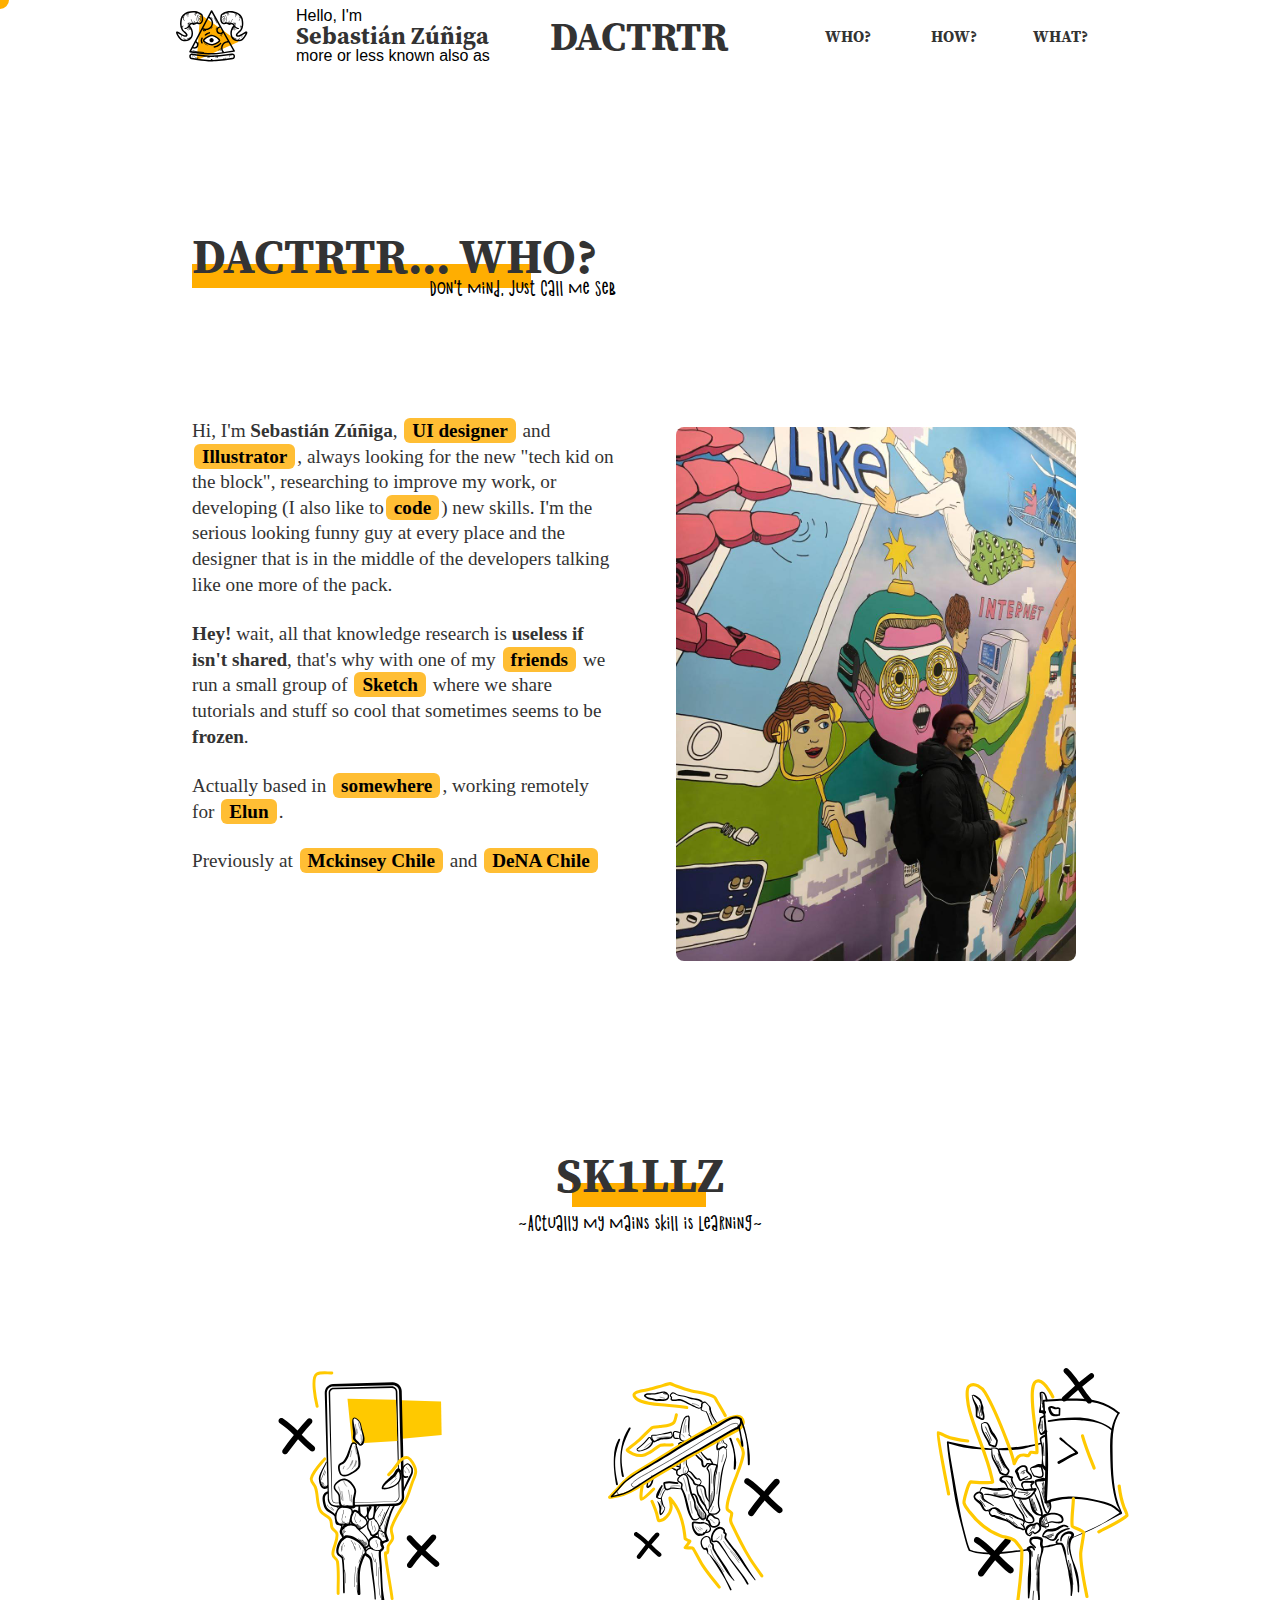
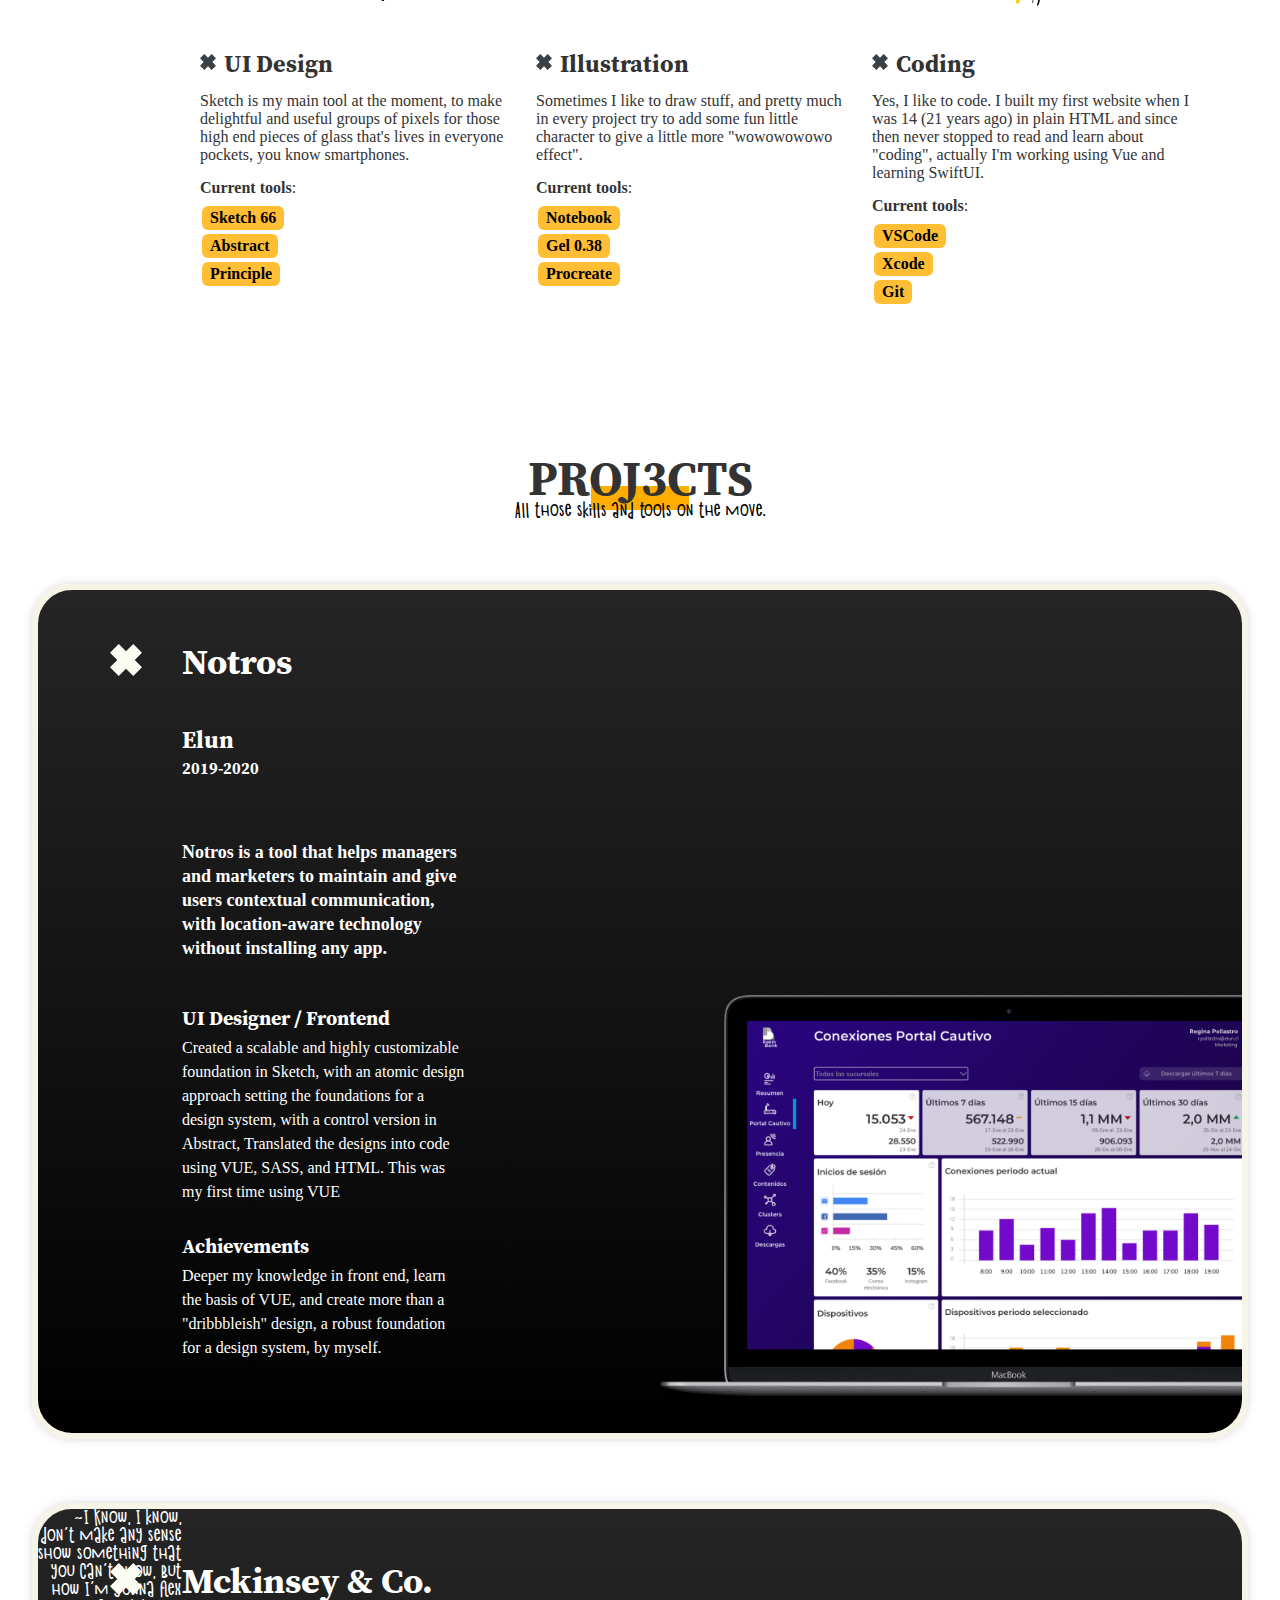
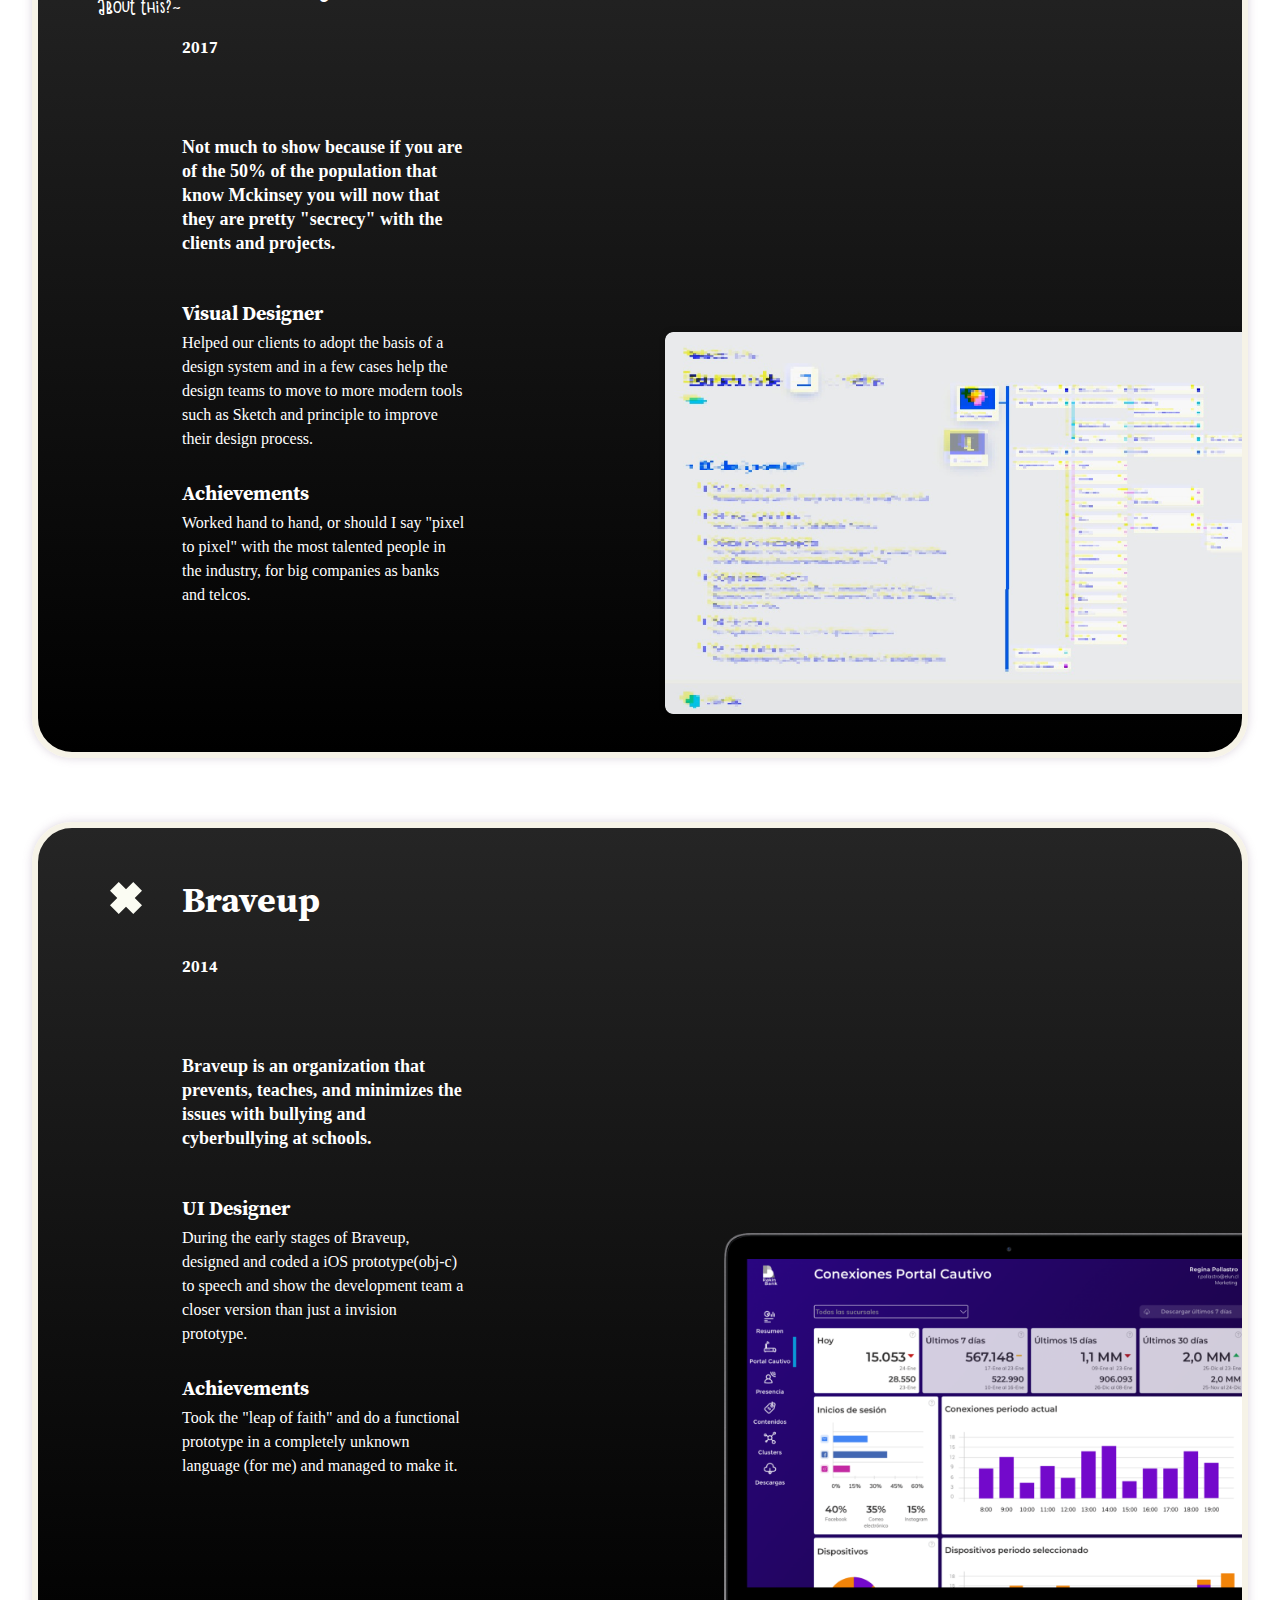
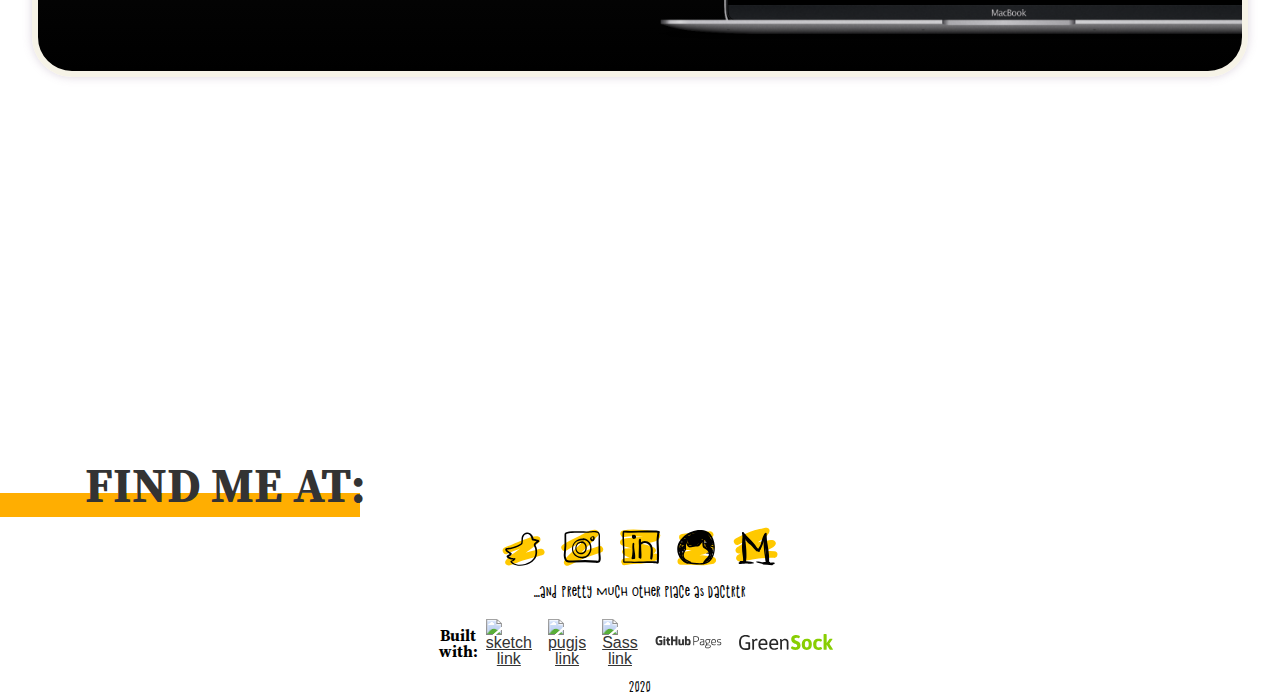
==== index.html @ 9bbd7339 "more "how I should show my projects" with gsap" ====
<!DOCTYPE html >
<html lang="en">
  <head>
    <title>How Dactrtr rocks?</title>
    <meta name="title" content="How Dactrtr Rocks"/>
    <meta name="description" content="Hi, I'm Sebastián Zúñiga, UI designer and illustrator, this is my portfolio, kinda."/>
    <meta property="og:type" content="website"/>
    <meta property="og:url" content="https://how.dactrtr.rocks"/>
    <meta property="og:title" content="How Dactrtr Rocks"/>
    <meta property="og:description" content="Hi, I'm Sebastián Zúñiga, UI designer and illustrator, this is my portfolio, kinda."/>
    <meta property="og:image" content="https://i.imgur.com/8DR6nyr.png"/>
    <meta property="twitter:card" content="summary_large_image"/>
    <meta property="twitter:url" content="https://how.dactrtr.rocks"/>
    <meta property="twitter:title" content="How Dactrtr Rocks"/>
    <meta property="twitter:description" content="Hi, I'm Sebastián Zúñiga, UI designer and illustrator, this is my portfolio, kinda."/>
    <meta property="twitter:image" content="https://i.imgur.com/8DR6nyr.png"/>
    <meta charset="utf-8"/>
    <meta http-equiv="X-UA-Compatible" content="IE=edge"/>
    <meta name="description" content="Some description"/>
    <meta name="viewport" content="width=device-width, initial-scale=1"/>
  </head>
  <link rel="stylesheet" href="css/style.css"/>
  <link rel="shortcut icon" href="favicon.ico"/>
  <body> 
    <div class="cursor">
      <div class="eye">
        <div class="glare"></div>
      </div>
    </div>
    <header>
      <div class="logo">
        <svg width="480px" height="480px" viewbox="0 0 480 480" version="1.1" xmlns="http://www.w3.org/2000/svg" xmlns:xlink="http://www.w3.org/1999/xlink">
          <title>illu/logo</title>
          <g id="illu/logo" stroke="none" stroke-width="1" fill="none" fill-rule="evenodd">
            <path id="pizza-triangle" d="M160.492886,92.7146043 L418.242604,277.887376 L138.697694,402.348789 L160.492886,92.7146043 Z M234.5,238 C208.75,238 183,265.826087 183,271.391304 C183,276.956522 215.526316,302 234.5,302 C253.473684,302 286,282.521739 286,271.391304 C286,260.26087 260.25,238 234.5,238 Z" fill="#FFAE01"></path>
            <path id="pizza" d="M376.095555,356.090245 C384.964221,356.195258 393.044014,363.817503 393.204254,373.124055 C393.21658,374.763957 393.204254,376.405093 393.198091,378.044995 C393.198091,378.044995 393.117971,381.120043 392.285956,383.578354 C390.289119,389.457703 384.939569,394.015385 378.727188,395.065687 C340.633215,401.058515 303.13706,405.946767 265.166349,408.53706 C225.151961,411.263035 184.425738,406.477161 144.052659,401.052964 C130.456913,399.225574 116.882122,397.2477 103.327668,395.139695 C103.327668,395.139695 100.510526,394.627804 98.3565312,393.562083 C92.6834197,390.755933 88.8598473,384.686013 88.7495282,378.278738 L88.7416681,377.264705 C88.7122187,373.882432 88.6892982,370.488853 89.8434742,367.393957 C92.5453668,360.148538 100.440884,355.254118 108.378309,356.33094 C148.131383,361.99073 187.469065,368.229018 227.658484,369.844868 C249.709354,370.731735 271.803981,368.790249 293.775348,366.526209 C319.919116,363.831688 346.025907,360.351444 372.015599,356.486357 C373.365312,356.284684 374.721189,356.083628 376.095555,356.090245 Z M375.910663,365.957568 C375.082613,365.964337 374.258424,366.061265 373.43398,366.190139 C373.975282,368.38351 374.422796,370.592549 374.431524,372.882603 L374.42683,372.923162 C374.402731,373.105283 374.271284,373.849723 373.710445,374.104975 C372.841451,374.494752 371.997109,373.732466 371.960131,372.452121 C371.899102,370.472041 371.487409,368.531532 371.005184,366.605538 L370.487156,366.687177 C369.126276,366.887126 367.765352,367.086898 366.404351,367.286333 C366.442933,367.495713 366.489688,367.702657 366.54895,367.902457 C366.875593,368.984829 367.307008,370.035131 367.645978,371.101468 C367.645978,371.101468 367.756913,372.316439 366.900245,372.633442 C365.618326,373.105862 364.958876,370.919531 364.422689,369.35117 C364.236712,368.791138 364.066281,368.221966 363.938401,367.647438 C362.198594,367.90159 360.457772,368.155331 358.716713,368.408024 C358.701988,369.016826 358.695382,369.678431 358.771148,370.359534 C359.147096,373.708413 359.886665,377.044957 359.769566,380.408021 C359.695609,382.662192 357.267358,382.141667 357.310499,380.127406 C357.37911,376.340623 356.268103,372.593188 356.133274,368.781303 C330.358293,372.50596 304.520218,375.963986 278.384651,378.061271 C278.40425,378.237178 278.428629,378.4109 278.460104,378.578781 C278.780584,380.304409 279.298282,381.98995 279.538642,383.72853 C279.538642,383.72853 279.440033,384.914514 278.577202,385.101385 C276.894682,385.46711 276.666648,382.002284 276.204418,379.865293 C276.090979,379.333148 275.986236,378.79552 275.907176,378.254894 L275.84488,378.260048 C275.761231,378.325477 275.662682,378.388614 275.548322,378.448649 L275.548991,378.48043 C275.557125,378.815505 275.654247,381.737051 276.605523,384.23302 C276.605523,384.23302 275.083618,386.818996 272.574216,385.286406 C270.245563,383.865956 270.467682,381.026777 270.836206,378.62661 C269.864542,378.695315 268.892183,378.761027 267.91937,378.824666 C267.875525,378.897354 267.820387,378.968894 267.75484,379.036399 C266.479084,380.239652 267.471339,382.543162 267.61309,384.603679 C267.61309,384.603679 267.45285,385.887724 266.516062,385.986402 C264.599346,386.188691 264.617835,381.867836 264.870521,379.794368 C264.901893,379.538146 264.947675,379.270765 265.011429,379.006727 C260.077353,379.309832 255.131233,379.556406 250.171584,379.74102 C241.326947,380.070182 232.484947,379.982248 223.648639,379.602243 C223.566832,380.719895 223.488177,382.486436 223.651968,383.887648 C223.651968,383.887648 223.35077,385.071165 221.804048,385.192662 C218.355263,385.46367 218.726025,381.450468 219.135318,379.382726 C218.551056,379.351867 217.966835,379.319213 217.382642,379.285411 C217.081984,381.146605 216.791292,383.004522 216.837355,384.875659 C216.837355,384.875659 216.812702,385.332661 216.612403,385.616977 C215.927068,386.588336 214.300633,386.519262 214.372741,383.891348 C214.416523,382.29664 214.660449,380.71512 214.914232,379.134811 C214.703659,379.122517 214.492985,379.109042 214.282314,379.095425 C214.223667,379.326972 214.171904,379.567156 214.137066,379.798685 C213.902926,381.356561 213.938428,382.940341 213.747397,384.482182 L213.732208,384.512115 C213.6206,384.724216 212.89142,385.980594 211.462632,385.591074 C208.871125,384.884673 210.106153,381.041063 210.821459,378.858125 C195.932419,377.791179 181.063623,376.064677 166.229872,374.279203 C153.488462,372.745709 140.77932,371.054445 128.065232,369.23267 C128.037182,369.291066 128.010161,369.348914 127.986136,369.40421 C127.047499,371.628161 126.927936,374.100041 126.85213,376.564519 C126.85213,376.564519 126.763382,377.22011 126.344292,377.524778 C125.505498,378.13473 124.350537,377.594469 124.414017,375.675802 C124.495841,373.365671 124.732648,371.041528 125.550068,368.870579 C123.081169,368.513534 120.611183,368.151502 118.140646,367.784814 C116.754463,369.47306 117.089217,372.043951 117.015244,374.217221 C117.015244,374.217221 116.923414,374.896247 116.467963,375.200915 C115.377098,375.930514 114.495779,374.711227 114.609179,371.741641 C114.67194,370.272677 114.87079,368.728474 115.509555,367.391673 C113.843084,367.143063 112.175253,366.891302 110.507043,366.637513 C109.507851,369.709385 109.26195,373.219315 109.824783,376.347428 C109.824783,376.347428 109.506152,378.368473 108.075086,377.676495 C106.931219,377.123283 107.173428,375.128757 107.225198,373.364274 C107.295019,370.989654 107.42414,368.537376 108.041929,366.284381 C106.032742,366.05054 104.02689,366.041883 102.333564,367.011581 C99.9219525,368.39307 98.6227761,371.204772 98.6135315,374.033125 L98.6090566,374.698998 L98.603806,375.343445 C98.586138,378.03193 98.6586997,380.741135 100.231955,382.706289 C101.876264,384.760021 104.599111,385.352705 107.442754,385.792438 C115.236627,386.992992 123.033769,388.181655 130.83457,389.329691 C130.397858,386.843653 130.894465,384.203056 131.18354,381.717352 C131.18354,381.717352 131.389386,380.588108 132.486414,380.629429 C133.863861,380.753393 133.729506,381.166607 133.61549,382.149068 C133.307977,384.681486 132.689137,387.232989 133.452233,389.712537 C134.770135,389.905681 136.088248,390.096783 137.406469,390.286495 C136.964707,385.70857 137.252815,383.706899 138.711737,381.356561 L138.732639,381.321616 C138.816849,381.189199 139.159088,380.725816 139.824172,380.726872 C140.382547,380.757094 140.451573,380.896476 140.613662,381.042026 C141.42534,381.772242 140.48054,383.034701 140.18348,384.189848 C139.648773,386.265655 139.756414,388.468406 139.930106,390.647397 C141.105965,390.815507 142.282632,390.982007 143.459387,391.147231 C142.932753,388.549523 143.479475,385.847585 145.000317,383.381924 C145.468608,382.623955 147.03825,382.145367 147.24927,382.148436 C148.19356,382.178054 148.342912,382.34889 148.621382,382.539462 C149.447154,383.105626 148.631981,384.215135 148.631981,384.215135 C147.114737,386.562752 146.702357,389.206506 147.519984,391.712048 C173.82283,395.336037 200.169432,398.266086 226.575631,399.403194 C228.732516,399.496085 230.889118,399.564867 233.045375,399.611157 C232.8963,397.883691 232.691871,396.153668 232.765946,394.433224 C232.765946,394.433224 233.072895,393.146095 235.676383,393.16213 C236.580361,393.186818 237.17841,393.386732 237.576889,393.69576 C237.760548,393.085547 238.133819,392.691877 238.800709,392.714996 C240.910966,392.88897 239.662113,396.351109 240.908975,399.682161 C241.856113,399.680513 242.801711,399.673918 243.74722,399.663509 C243.316433,397.695143 242.963911,395.715835 243.182656,393.716576 C243.182656,393.716576 243.355222,392.615085 244.446087,392.619389 C246.479902,392.735348 245.524625,394.037279 245.580093,395.498944 C245.63527,396.894796 245.934152,398.257912 246.250035,399.625927 C269.540359,399.207404 292.774203,396.545416 315.869717,393.683393 C315.832303,392.791445 315.933746,391.731279 316.011726,390.782761 C316.104172,389.619596 316.295228,387.913703 316.295228,387.913703 C316.406163,387.292649 316.849905,386.841815 317.595637,386.874502 C319.087101,387.007717 318.575566,389.519068 318.421489,391.565399 C318.379594,392.16987 318.342406,392.774577 318.312835,393.379664 C319.473757,393.235411 320.632663,393.090789 321.791203,392.946102 C321.942043,391.018872 322.079012,389.091915 322.291901,387.171769 C322.291901,387.171769 322.427488,386.046225 323.586147,386.077062 C323.808017,386.095564 323.869648,386.119617 323.986747,386.168339 C325.133079,386.639526 324.603054,388.653787 324.45514,390.460208 C324.397619,391.18449 324.343289,391.909219 324.287837,392.633963 L324.744805,392.577155 L328.847955,392.058614 C328.81373,390.933717 328.834471,389.719188 328.793946,388.684007 C328.756968,387.690444 328.763131,386.693798 328.867903,385.70332 C328.867903,385.70332 329.065121,384.572842 330.162149,384.604912 C332.134333,384.766497 331.24685,386.009221 331.234524,387.440666 C331.223462,388.872787 331.349191,390.305129 331.397858,391.732935 C345.766705,389.887313 360.119167,387.878004 374.406872,385.738165 C376.157186,385.475436 377.96913,385.350855 379.49141,384.520728 C381.771748,383.272453 383.294028,380.76912 383.337169,378.112836 C383.355659,374.726337 383.669975,371.128296 381.685465,368.686637 C380.29261,366.980127 378.147859,365.953878 375.910663,365.957568 Z M239.398527,67.9989567 C240.637306,68.8420354 240.649632,68.8506697 241.574093,70.0267861 L392.569457,337.69039 C392.933079,338.673468 393.290537,339.689233 393.167276,340.717332 C392.91459,342.776615 391.620344,344.533697 388.846959,345.025853 C388.088901,345.159685 387.337006,345.2929 386.578947,345.424881 C349.440251,351.928367 311.944096,357.745425 274.287701,361.509367 C257.043414,363.232528 239.688192,364.330319 222.385356,363.681513 C179.058315,362.055795 135.952528,356.051866 93.1900245,349.351025 C93.1900245,349.351025 91.3238451,349.064859 90.1762803,347.906012 C89.0619962,346.780468 88.5597055,345.11898 88.8185547,343.601808 C88.9060704,343.090534 89.1525934,342.619347 89.3196128,342.128425 L232.919286,70.1476664 C233.841282,68.9055593 234.980834,67.8361383 236.459356,67.5869768 C237.438669,67.4216915 238.437088,67.7084739 239.398527,67.9989567 Z M237.42018,82.7426575 L222.260802,111.453455 L222.610167,111.646664 C236.340023,119.318277 246.199839,133.807695 247.461729,149.511158 C248.836095,166.637929 239.739395,184.052098 225.117497,193.348783 C211.029048,202.30609 192.495168,203.748585 176.987944,197.204688 L135.960448,274.910956 C144.970898,279.939408 150.675111,290.540563 149.627161,300.882944 C148.511644,311.867636 139.82787,321.711983 128.919226,324.090735 C122.98768,325.383881 116.665557,324.543611 111.214908,321.781127 L101.274131,340.609403 C137.73489,346.104525 174.347259,350.979826 211.261004,353.243865 C243.86792,355.244406 276.728778,352.020896 309.368562,347.515016 C300.33142,335.088283 297.662266,317.979244 303.069266,303.491739 C309.432765,286.437167 326.670004,274.038163 344.884234,273.239995 L314.609688,219.573276 C310.323773,224.30575 304.18793,227.632146 297.696623,228.333156 C286.837283,229.505572 275.57118,223.215477 270.874916,213.319941 C267.269517,205.713731 267.577671,196.392994 271.688442,189.044579 C275.467924,182.278689 282.324478,177.40946 289.985201,175.922679 L237.42018,82.7426575 Z M112.069376,337.029248 C112.63453,337.156913 113.199684,337.283344 113.765454,337.409775 C136.954644,342.548423 160.92408,345.930605 184.679656,346.716327 L186.020742,346.7706 C187.220076,347.082052 187.3797,349.144418 185.764974,349.21781 C161.343785,348.496845 136.701342,345.050522 112.662263,339.691083 L111.350761,339.381481 C110.245721,338.852938 110.470674,336.792422 112.069376,337.029248 Z M311.518844,309.288444 C307.753204,321.949426 311.401745,336.39216 320.892882,345.852896 L320.90573,345.873434 C320.905891,345.873694 320.906054,345.873958 320.906218,345.874223 C327.100774,344.97006 333.285061,344.03677 339.456068,343.101018 C353.175075,341.020766 366.86943,338.804833 380.545296,336.456917 L350.586762,283.348165 C349.469391,283.242655 348.312846,283.087013 347.178402,283.071596 C331.450232,282.858822 316.171966,293.649859 311.518844,309.288444 Z M295.272975,319.032261 C296.998636,319.167945 296.419307,322.472419 296.419307,324.863506 C296.419307,325.364296 296.419307,325.865703 296.431633,326.366493 C296.52408,330.470257 297.214344,334.795429 299.956913,338.127039 C299.956913,338.127039 300.493101,339.145271 299.895282,339.767558 C299.408399,340.271432 298.625689,340.335572 298.058686,339.696017 C297.522498,339.04536 297.46703,338.952849 297.214344,338.595142 C293.695228,333.523719 293.966403,326.504025 293.991055,320.566703 C293.991055,320.566703 294.101991,319.030413 295.272975,319.032261 Z M285.060758,329.520479 C286.940496,329.605592 285.96673,333.5083 286.798765,336.24661 L286.798283,336.284265 C286.792109,336.514925 286.712169,337.729743 285.714044,337.810653 C283.852795,337.96052 283.791164,334.233582 283.797328,330.751488 C283.797328,330.751488 283.926752,329.518016 285.060758,329.520479 Z M290.35484,325.152755 C290.607527,325.176808 290.681484,325.209495 290.810908,325.274869 C291.667576,325.693016 291.322443,326.938824 291.17453,327.857761 C290.749277,330.505411 291.692228,333.15121 292.592037,335.567583 L292.596436,335.604184 C292.617577,335.8051 292.680266,336.777198 291.963403,337.114358 C290.786256,337.666337 289.954241,335.753837 289.362585,333.732792 C288.629179,331.239944 288.271721,328.533088 289.103736,325.999534 C289.103736,325.999534 289.399564,325.113284 290.35484,325.152755 Z M297.886119,284.275466 C301.701064,284.688679 303.93826,289.702746 300.708808,292.958498 C293.849305,299.888765 286.743278,306.994802 278.077993,310.848788 C271.255468,313.87943 264.001527,316.005937 256.889337,317.920904 C253.992692,318.700459 250.738587,316.987165 250.307172,313.970091 C249.968203,311.608607 251.570603,309.196551 253.924898,308.499639 L255.266599,308.145775 C264.001168,305.850681 272.963692,303.599713 280.07483,298.248863 C285.00529,294.53981 289.504336,290.26891 293.855468,285.862329 C293.855468,285.862329 295.895446,284.176788 297.886119,284.275466 Z M131.348488,283.648484 L115.81276,313.07202 L115.908972,313.120228 L115.908972,313.120228 C123.156749,316.704083 132.900573,313.986742 137.28252,307.145902 C142.127543,299.587379 139.372079,288.291723 131.348488,283.648484 Z M188.339907,287.565138 L188.439133,287.566988 L188.439133,287.566988 C189.245263,287.64593 189.292719,287.981435 189.607036,288.286719 C195.156886,293.606071 202.288181,296.933981 209.0349,300.657835 C209.0349,300.657835 209.780016,300.986556 209.940873,301.593424 C210.184314,302.512978 209.105776,303.468303 208.151732,302.988482 C207.840496,302.815796 207.529261,302.643726 207.217409,302.47289 L206.2609,301.950515 C199.85315,298.472121 193.25496,295.170731 188.031753,290.193052 C186.864467,289.080459 186.823174,287.661965 188.339907,287.565138 Z M238.350804,231.570405 C247.564603,231.632696 256.377802,235.508267 264.704118,239.9278 C275.132043,245.46486 285.498337,251.874601 292.234579,261.709697 C292.450286,262.026083 292.659831,262.346786 292.863212,262.672423 C294.613526,265.501393 295.735206,268.987803 294.890864,272.319414 C293.362422,278.362197 287.858795,282.75151 282.324352,286.595628 C270.565203,294.760601 256.91399,300.84779 243.219635,302.726986 C230.311688,304.497636 217.099902,299.591498 205.149081,293.961311 C196.812288,290.033934 188.348536,285.609467 182.642143,278.489861 C180.522045,275.844679 178.948612,272.557474 179.443507,269.053794 C180.127608,264.210563 183.625154,260.365212 186.916237,257.118094 C197.450783,246.724236 210.883207,238.918203 224.742116,234.210037 C229.067363,232.740354 233.542989,231.608643 238.091955,231.570405 L238.350804,231.570405 Z M147.014017,279.698665 L147.098451,279.700515 C148.446932,279.827563 148.26697,281.580944 149.134731,283.261551 C151.205525,287.271571 154.025132,291.115689 154.079984,295.715309 C154.079984,295.715309 153.870439,296.953716 152.937349,297.021557 C151.614753,297.117768 151.681931,294.969675 151.274551,293.440169 C150.188001,289.359841 146.850695,285.869113 145.907128,281.844908 C145.692037,280.926587 145.72655,279.753554 147.014017,279.698665 Z M238.307663,241.438188 L238.153586,241.438188 C231.021058,241.498011 224.146147,244.650768 217.48571,247.981144 C209.304843,252.07134 201.438293,257.024351 194.821614,263.202816 C192.702133,265.181923 190.460622,267.259708 189.380851,269.882071 C188.720169,271.486203 191.159515,273.487512 193.533531,275.466003 C200.445421,281.226938 208.785296,285.175284 217.314377,288.419318 C225.629599,291.581325 234.286872,294.297432 243.367548,292.717354 C256.297682,290.468733 268.827216,284.694846 279.107227,276.726612 C281.615599,274.781425 284.752604,272.774565 285.34426,269.843217 C285.559967,268.702871 282.891355,265.425534 280.161113,262.770484 C270.189256,253.082171 257.351568,245.545652 244.489228,242.332456 C242.461576,241.825498 240.396946,241.452373 238.307663,241.438188 Z M174.402111,250.170559 C178.108585,250.448707 180.517115,255.490527 177.775162,258.447778 C175.866458,262.597181 173.578724,266.910018 174.315828,271.475718 C175.017186,275.820626 176.480916,280.048971 178.014906,284.127449 C178.014906,284.127449 178.716264,286.366202 177.75544,288.177557 C176.069223,291.3593 170.511361,291.593043 168.878146,287.831568 C166.850494,283.161023 165.31219,277.951451 164.524549,272.685138 C163.532293,266.053988 166.383332,259.313059 169.41988,253.043934 L169.440342,253.004432 C169.520175,252.852003 169.82136,252.292484 170.126169,251.928258 C171.151704,250.704652 172.763349,250.129854 174.402111,250.170559 Z M237.455134,253.326099 C245.337697,253.47493 252.282575,261.187319 251.146372,269.293185 C250.220814,275.906268 243.984467,281.353614 237.275767,281.353614 C230.617493,281.353614 224.345401,276.001443 223.406438,269.292546 C222.314279,261.483704 228.867231,253.481318 237.0964,253.326099 C237.276405,253.324822 237.275767,253.324822 237.455134,253.326099 Z M114.664031,74.0201543 C130.848268,74.0750439 147.371475,76.7720322 161.127461,85.2663429 C161.429452,85.4495136 161.72528,85.635768 162.014944,85.8251061 C162.840796,86.3573496 163.118135,86.4073052 163.475593,86.585542 C169.959149,89.8375932 177.009708,93.9962468 178.217671,100.830303 L178.515809,102.581634 C180.30931,113.096208 182.126683,123.725798 180.713717,134.279002 C178.679902,149.501907 167.093319,164.85001 151.469921,161.654698 C147.482411,160.840606 143.803054,158.660443 139.951132,157.804413 C139.569021,157.720537 139.137606,157.575604 138.823289,157.707585 C133.621653,160.278143 128.444669,162.899272 123.255359,165.495116 C123.255359,165.495116 119.686938,166.969733 116.488301,166.236433 C112.469975,165.314412 109.09261,161.90201 105.092773,162.130202 C101.585983,162.330025 98.7941096,164.923401 96.4459776,167.233696 C96.4459776,167.233696 94.7203163,169.178266 93.5863103,171.194377 C106.923207,185.424953 114.072375,205.50034 113.437578,224.807274 C112.864412,242.07466 104.821598,259.872439 89.0872648,268.749126 C77.8827925,275.073142 64.2993728,276.518155 51.5541314,275.204507 C43.0244341,274.32504 34.6549768,271.558978 28.8000545,265.156637 C20.2457049,255.801362 12.9239705,245.186095 6.70542678,234.378406 C4.05530406,229.768918 1.39285519,225.063836 0.369784565,219.848713 C-0.289664576,216.453579 0.412926098,212.351665 3.5807472,210.466919 C6.63763294,208.650013 10.6497955,209.875468 13.9716935,211.464181 C27.9187347,218.125551 39.7518407,229.070773 55.0979002,234.194619 C59.3257704,235.606945 64.3548405,236.911959 67.3624216,234.000347 C67.3624216,234.000347 66.6105263,231.589524 65.2484865,229.659139 C59.054595,220.876196 49.4032179,214.732268 42.1369512,206.694342 C39.6963731,203.991186 37.9583856,200.674995 36.2265612,197.388406 C30.4271066,186.36671 27.456504,173.976475 27.0312517,161.506065 C26.6059995,148.869753 28.2330515,136.131062 31.0680665,123.88576 C33.2806109,114.338064 38.3651486,105.527368 45.28012,98.5446779 C62.6846469,80.9892758 88.9886556,74.1299334 114.029234,74.0201543 L114.664031,74.0201543 L114.664031,74.0201543 Z M361.889665,74.020366 C378.739515,74.0941627 395.718789,77.3727335 410.596455,84.5644968 C426.491028,92.2490325 440.450395,105.415738 444.776875,123.574308 C445.775293,127.771817 446.471721,132.048267 447.13117,136.329651 C449.485465,151.639516 449.978511,167.550698 445.670521,182.536777 C443.353204,190.593821 439.994328,198.322145 435.008399,205.20184 C431.797437,209.62384 427.17513,212.952983 422.971912,216.775515 C417.881211,221.420157 412.30979,225.938368 409.240578,231.984852 C408.846141,232.759473 408.550314,233.997263 408.550314,233.997263 C408.753695,234.198936 408.975566,234.382723 409.209763,234.546775 C411.940005,236.462975 415.59471,235.647033 418.472866,234.897081 C433.720316,230.921599 446.484047,219.174003 461.263103,211.795986 C462.13826,211.359336 463.025743,210.949206 463.931715,210.590883 C467.185819,209.306837 471.47532,208.773977 474.125443,212.011227 C477.102209,215.646271 475.518298,221.436192 473.385874,226.288058 C467.062558,240.651849 457.491301,253.819788 447.118844,265.157254 C439.020562,274.016055 425.65285,275.918687 413.486938,275.583183 C394.276629,275.053406 375.220398,265.648176 367.011181,246.257983 C356.589419,221.661301 364.206981,191.592317 381.204745,172.436484 C381.65465,171.931377 382.332588,171.194377 382.332588,171.194377 C381.562203,169.823372 380.625416,168.548578 379.596182,167.360744 L379.57153,167.33114 C376.828961,164.603315 373.544041,161.810733 369.8955,162.146854 C365.476575,162.554517 362.049905,166.269737 357.53237,166.506564 C355.911481,166.591673 354.278266,166.253085 352.799127,165.562957 C347.548187,162.990549 342.340387,160.329949 337.107936,157.712519 C335.881484,157.09825 331.961767,159.330836 328.356368,160.568009 C322.982165,162.412667 317.102591,162.783326 311.753041,160.185632 C302.261903,155.571827 296.74595,145.068806 295.266812,134.737854 C293.658249,123.484882 295.735206,112.020985 297.719716,100.71189 C298.681156,95.7243422 303.081593,92.2342309 306.945841,89.7160961 C309.028961,88.3586592 311.216853,87.1535563 313.466376,86.0878358 L313.618838,86.0161996 C313.94253,85.8618209 313.67592,85.9625697 314.563403,85.4044918 C328.189965,76.9502691 344.805618,74.116982 360.934388,74.020366 L361.889665,74.020366 Z M361.858849,83.887937 L361.273357,83.887937 C356.432474,83.9044696 351.541448,84.1761426 346.729837,84.8071128 C347.300812,85.673319 347.766888,86.6868014 348.324734,87.4569906 C350.722171,90.7923011 352.755986,94.3656719 355.079466,97.7318193 C355.079466,97.7318193 355.492392,98.6063515 355.030161,99.194718 C354.438506,99.9533038 353.390783,99.6461691 352.589583,98.457718 C350.383202,95.189015 348.447996,91.7926476 346.099864,88.5831513 C345.31099,87.5137304 344.676193,86.3073939 343.70859,85.4155931 C343.70859,85.4155931 343.61189,85.3750429 343.484351,85.2914132 C342.692746,85.4231926 341.904661,85.5661846 341.120158,85.7201849 C341.918939,87.0575733 344.480754,87.682821 345.736242,89.6575061 C346.586747,90.9952074 347.307827,92.4192518 348.059722,93.8217104 C348.059722,93.8217104 348.392528,94.9269021 347.665285,95.4227581 C347.110608,95.8039012 346.290919,95.6275146 345.921134,95.0453154 C344.842596,93.1556351 344.811781,92.987266 344.515953,92.4513221 C343.573002,90.7657815 342.04456,89.6920434 340.238778,88.2303781 C339.681565,87.7783499 339.091513,86.9960074 338.745733,86.2237984 C337.977683,86.3978761 337.213644,86.5839892 336.454266,86.7818021 C336.554456,86.8645956 336.663541,86.9406654 336.781293,87.00924 C339.166403,88.3777781 341.113935,90.5283379 342.728661,92.7442719 C345.520534,96.5754385 347.998091,100.92343 348.57742,105.567455 C348.731497,106.801545 346.537442,107.738984 346.062885,105.565605 C344.805618,99.9422026 341.668612,94.8818803 337.822852,90.6344166 C336.666744,89.3863973 334.708669,88.8862709 333.614274,87.5850271 C328.305962,89.2044151 323.269901,91.4450295 318.711154,94.4711338 L318.0024,94.8609113 C317.854486,94.9275188 317.706572,94.9959765 317.564821,95.065051 C316.688143,95.4837829 315.788526,95.9036288 314.89817,96.3460713 C315.287167,96.3186595 315.677208,96.3036117 316.067194,96.300374 L316.326043,96.3009908 C323.253341,96.3805498 330.408672,99.7676662 333.41009,106.369829 C339.412926,119.568605 340.134006,135.753002 333.958604,146.78765 C333.651796,147.334512 333.314483,147.863348 332.948773,148.37236 C335.477059,147.660369 338.066846,147.448611 340.811944,148.565085 C341.015326,148.648961 341.218707,148.741471 341.422089,148.838299 C343.017511,149.627506 344.608893,150.425549 346.199238,151.226454 C349.705063,147.359079 352.817091,143.143169 355.720425,138.793513 C355.720425,138.793513 356.219635,138.229199 356.829779,138.247701 C357.107118,138.276071 357.181074,138.313692 357.322825,138.387084 C357.93297,138.710254 358.216471,139.448487 357.77273,140.163285 C354.934933,144.418177 351.894818,148.53282 348.476186,152.374974 C349.114453,152.696683 349.753098,153.018891 350.392002,153.340714 C350.725596,153.061807 351.062954,152.776926 351.375457,152.483828 C353.261358,150.712561 354.863758,148.658212 356.515462,146.654435 C356.515462,146.654435 356.903736,145.898316 357.766567,145.918669 C358.937551,146.006862 359.245705,147.213815 357.939133,148.804995 C356.305569,150.793737 354.66301,152.801383 352.77093,154.535962 C353.015648,154.658201 353.261881,154.781288 353.508198,154.904225 C353.670972,154.858687 353.840932,154.849167 354.009182,154.881427 C355.43207,153.945952 356.808682,152.956926 357.939133,151.698106 C357.939133,151.698106 358.290428,151.267624 358.925225,151.289826 C359.923643,151.370002 360.546114,152.485061 359.67712,153.451487 C358.946943,154.252289 358.130461,154.954067 357.269146,155.603644 C359.42429,154.414603 361.211341,152.491075 362.518298,150.70516 C367.843196,143.455424 372.798309,135.941107 374.610254,126.973143 C374.610254,126.973143 375.010854,125.941343 375.947641,125.990682 C377.303518,126.196672 376.896755,128.220801 376.502318,129.823699 C374.345241,138.536951 368.915571,146.10924 363.627652,153.366994 C363.297553,153.820061 362.934476,154.257474 362.546455,154.674559 C365.974285,153.107817 370.068622,151.426329 375.208072,152.953781 C382.591437,155.149363 388.612762,161.261221 391.589528,167.643209 C391.950559,168.417567 392.228361,169.233361 392.393206,170.066725 C393.145136,171.254983 393.867801,172.595554 394.782002,173.739229 C400.08841,180.373463 407.028034,186.417479 416.549986,186.437832 L416.581595,186.44168 C416.850248,186.476608 418.76209,186.769372 419.637687,188.120905 C421.172293,190.475605 419.218598,193.921311 415.804254,193.828184 C406.441204,193.573867 397.699363,188.350002 391.121564,180.96829 C392.551928,187.514446 396.497956,193.443599 401.740115,197.960738 C401.740115,197.960738 402.165367,198.426374 402.171627,198.882142 C402.183856,199.941695 401.019035,200.613321 399.620016,199.382315 C393.945248,194.355677 389.693186,187.627342 388.449399,180.20565 L388.452522,179.855823 C388.403218,185.877021 388.039596,192.033284 390.27063,197.511753 C390.763676,198.719323 391.336842,199.891123 391.95315,201.041336 C391.95315,201.041336 392.279793,202.217452 391.490919,202.684939 C390.017944,203.554537 388.66823,200.274116 387.694464,197.699858 C385.837998,192.782446 385.884775,187.394443 385.956361,182.14419 C385.404739,182.854369 384.868739,183.576733 384.348283,184.310378 C384.463664,185.886616 384.168128,188.043944 384.150695,189.75876 C384.132206,192.822707 384.249305,195.895904 384.791658,198.911128 C384.791658,198.911128 384.797818,199.875704 384.163022,200.216759 C383.367985,200.642924 382.486665,200.058258 382.27712,198.815534 C381.710253,195.352295 381.678368,191.846685 381.717565,188.33284 C381.162645,189.253751 380.631127,190.18868 380.122836,191.13633 C380.363114,191.503172 380.423703,192.012802 380.224816,192.510021 C379.626998,194.077765 380.206327,195.988415 380.21249,197.781267 C380.21249,197.781267 379.947478,198.975269 379.041505,199.019057 C378.010518,199.068864 377.593332,198.004936 377.462032,196.710249 C372.987435,207.327529 371.271359,219.108268 372.841451,230.395522 C373.623877,236.014356 375.438585,241.526511 378.241834,246.433029 C378.698951,246.757904 379.145097,247.159946 379.663976,247.44335 C382.542133,249.017878 385.974966,249.170829 389.358495,249.175763 C389.358495,249.175763 389.993292,249.238053 390.307608,249.62413 C390.886938,250.326593 390.412381,251.610638 389.358495,251.642709 C386.508012,251.638885 383.605413,251.381167 380.916536,250.520193 C381.846561,251.765902 382.85094,252.954738 383.928711,254.076004 C384.179672,254.134267 384.424651,254.193648 384.656068,254.24842 C388.279956,255.091499 392.507827,255.939511 394.788165,253.683489 C394.788165,253.683489 395.262722,253.304196 395.761931,253.331333 C396.951404,253.477499 397.290374,254.964451 395.792746,256.056691 C393.534326,257.701483 390.571785,257.769542 387.474113,257.299973 C388.569234,258.167448 389.722669,258.972556 390.933197,259.707779 C394.099225,259.554508 397.277006,258.498348 399.860376,257.102059 C400.458195,256.778273 400.452032,256.528494 400.544478,256.329289 C400.791001,255.797662 401.586038,255.616341 401.727788,255.618783 C402.356422,255.673698 402.226998,255.507179 402.670739,256.142417 C403.761603,257.704611 400.365749,259.628828 398.147041,260.454022 C396.941279,260.897095 395.708785,261.283743 394.460814,261.575496 C398.839314,263.59498 403.543169,264.803828 408.370528,265.384423 C408.582943,265.336503 408.791649,265.284114 408.994055,265.225095 C415.249577,263.400788 420.753204,258.66672 423.816253,253.213536 C423.816253,253.213536 424.333951,252.584465 424.937933,252.585081 C425.541914,252.633187 425.541914,252.740499 425.726807,252.912569 C426.201364,253.352919 426.423234,253.619966 425.788437,254.736875 C423.113428,259.316208 419.065697,263.339387 414.409794,265.794474 C417.531993,265.853956 420.670558,265.687634 423.773112,265.343508 C429.689665,264.6873 435.600055,263.115239 439.735479,258.61368 C449.183474,248.338852 457.417344,236.53205 463.389365,224.377408 C463.919389,223.304904 464.418598,222.218214 464.86234,221.109939 L464.899318,221.018662 C456.705637,225.33167 449.002613,230.822676 440.940386,235.574132 C441.780446,237.947119 442.056941,240.513678 441.559749,243.013949 C441.103681,245.31561 440.111426,247.469253 438.995909,249.519285 C438.995909,249.519285 438.638451,250.060163 438.11459,250.147123 C436.931279,250.345095 436.493701,249.11779 437.584565,246.887671 C439.098515,243.783389 439.577495,240.244038 438.686945,236.874746 C433.275887,239.933511 427.670928,242.585599 421.622198,244.267775 C414.201854,246.330758 405.283883,246.265384 400.525989,239.758815 C399.244069,238.0042 398.615435,235.809235 398.695555,233.625988 C398.942078,227.240299 403.669157,222.129404 407.829234,217.713571 C413.659504,211.523388 420.642269,206.384124 426.330788,200.221077 C427.754459,198.682936 428.752877,196.756868 429.812926,194.893091 C434.570821,186.540629 437.522934,177.161919 438.57682,167.582152 C440.031306,154.323553 438.19471,140.937289 435.643196,128.013577 C434.679682,123.135049 432.819898,118.511416 430.264725,114.273302 C430.093051,116.256153 429.693593,118.276518 429.233597,120.221113 C427.631197,126.955874 425.209108,133.743675 421.030543,139.084613 L421.000498,139.115037 C420.862984,139.249358 420.272484,139.773353 419.625361,139.560733 C417.973657,139.020472 419.976657,136.469033 421.16613,134.322791 C425.283332,126.895126 428.68851,118.276537 427.708755,110.465816 C427.645855,110.382241 427.583748,110.299265 427.521367,110.216476 C427.447357,110.455421 427.384511,110.67665 427.344618,110.875089 C426.714757,113.928551 425.7335,116.905538 424.818545,119.871423 C424.818545,119.871423 424.274876,120.880404 423.34666,120.750889 C422.604087,120.647277 422.073678,119.908427 422.265952,119.190546 C423.253838,115.984133 424.215205,112.795606 424.924627,109.473864 C425.082783,108.808158 425.217359,108.011948 425.300233,107.477637 C424.335064,106.37069 423.319254,105.302893 422.258099,104.278289 C422.08266,105.643904 421.717926,107.263037 421.400327,108.841709 C421.400327,108.841709 421.061358,109.718708 420.36493,109.819236 C419.495937,109.944434 418.824161,109.109989 419.064521,107.93264 C419.175457,107.390528 419.292555,106.849034 419.403491,106.306306 C419.675951,104.935786 419.900826,103.545623 419.914496,102.147513 C419.100843,101.452097 418.266975,100.78116 417.413271,100.135303 C417.405143,100.353482 417.398445,100.568338 417.394328,100.777264 C417.332697,101.998402 415.01538,102.33329 414.93526,100.777264 C414.923761,100.169327 414.869346,99.5198471 414.832832,98.8948221 L414.804042,98.2804549 L413.935278,97.7101085 C411.57044,96.1816848 409.122334,94.7958413 406.60502,93.5449636 C406.579002,93.8175818 406.559225,94.1078663 406.590455,94.4039096 C406.849305,96.9146435 407.767603,99.3322503 407.977148,101.873204 C408.088083,103.247293 405.690646,104.012046 405.511917,101.971882 C405.1976,98.8863498 403.810908,95.7730644 404.112899,92.9416275 C404.112899,92.9416275 404.152807,92.7037433 404.303696,92.4490126 C402.963064,91.8341801 401.602715,91.2566382 400.226504,90.7145392 C400.242103,91.1165569 400.255668,91.5324379 400.32877,91.9159949 C400.982056,95.2975606 402.954241,98.3331373 403.650668,101.800429 C403.921843,103.158483 401.672321,104.363586 401.197764,102.130383 C400.285629,97.9970159 397.395146,94.2238225 397.740278,89.9757421 C397.745507,89.912375 397.753254,89.8497805 397.763691,89.7883394 C396.475773,89.3256149 395.173478,88.8923978 393.86025,88.4880794 C394.865909,91.0823857 395.854076,93.6698309 396.402891,96.3885674 C397.573875,102.149502 397.358167,108.11396 397.179438,114.029696 C397.179438,114.029696 397.136297,114.613128 396.723371,114.948633 C395.989965,115.546867 394.732697,115.087399 394.714208,113.955071 C394.929915,106.812646 395.336678,99.6110151 392.871448,92.8466501 C392.232183,91.0921463 391.502126,89.3626278 390.848269,87.6169059 C381.480774,85.071914 371.629294,83.9308678 361.858849,83.887937 Z M85.4082903,87.515682 L85.0430555,87.6148208 C83.8922993,90.6153092 82.6155445,93.5740702 81.9627488,96.7290059 C80.7917644,102.356726 81.0259613,108.185501 81.2046905,113.955071 C81.2046905,113.955071 81.081429,114.88881 80.4096537,115.145372 C79.6700845,115.426604 78.813417,115.000439 78.73946,114.029696 C78.5114262,106.594322 78.1293155,99.150313 80.7301336,92.0035714 C81.1622081,90.8202947 81.6256384,89.6473726 82.0832598,88.4732523 C80.7886162,88.8701185 79.5059306,89.2960116 78.2359235,89.750456 C78.7367148,91.3382091 77.6212087,94.203381 76.6563403,96.6858343 C75.9106081,98.5866159 75.0231252,100.45286 74.6595037,102.438135 C74.6595037,102.438135 74.1911099,103.545793 73.2974639,103.437865 C72.5455686,103.346588 72.1141533,102.559015 72.2928825,101.703602 C73.0907879,97.9310256 75.7282475,94.5260318 75.7371207,90.6905082 C74.3200822,91.2454712 72.9234473,91.8385802 71.546795,92.4697537 C72.0462182,93.4684849 71.7135011,95.4390867 71.4300518,96.8190494 C71.3663667,97.1317347 71.2999424,97.4438034 71.2321486,97.7555979 L70.8199073,99.6258168 C70.5918735,100.685987 70.3823289,102.246947 70.3823289,102.246947 C70.1666212,103.626586 67.55964,104.066319 68.0588492,100.897527 C68.4494466,98.4226147 69.5333631,95.9425839 69.3787884,93.5060368 C66.4916974,94.9353869 63.7045964,96.5401509 61.0370168,98.3299809 C61.0501042,99.1255459 60.9990874,99.9932056 60.9836379,100.777264 C60.9220071,101.970649 58.6108536,102.492408 58.5245705,100.777264 C58.5205664,100.565587 58.5113595,100.348873 58.4995219,100.129909 C57.6167581,100.793007 56.7552044,101.484326 55.9167485,102.201588 C56.0245443,102.759323 56.0549832,103.40917 56.1271339,103.992927 C56.3058631,105.460143 56.6448323,106.90269 56.9344969,108.354487 C56.9344969,108.354487 56.4969185,110.434122 55.1287156,109.67677 C54.3090265,109.220385 54.3336788,107.957309 54.0994819,106.792294 C53.9312377,105.94308 53.781365,105.088719 53.6789516,104.230314 C52.5724884,105.294252 51.5140544,106.406618 50.5103719,107.563738 C50.6092008,108.071405 50.7600998,108.798802 50.9264756,109.423291 C50.9264756,109.423291 51.5629596,112.700629 52.3145526,115.057795 C52.7546745,116.435584 53.2218809,117.809056 53.6552318,119.190546 C53.6552318,119.190546 53.7771117,120.313006 52.8900967,120.662079 C52.1926726,120.940844 51.2988865,120.575736 51.0483555,119.871423 C50.0527396,116.710782 48.9965875,113.631668 48.2576762,110.359668 L48.0845337,110.589674 C47.7961893,113.146907 48.2992909,116.043892 48.8793564,118.724293 C50.3338424,125.469539 52.817562,132.366503 56.7742569,137.494049 C56.7742569,137.494049 57.3720753,138.355013 56.9653122,139.027256 C56.5030815,139.787692 55.4985001,139.88637 54.7157895,138.85457 C49.353679,131.735441 45.8827968,122.306636 45.5981373,114.326252 C43.0814227,118.529082 41.2414057,123.129103 40.2757022,128.013577 C35.6595582,151.382953 34.2543769,176.077079 47.6713935,197.515454 C50.6111808,202.218686 55.4368694,205.708797 59.5846196,209.477673 L60.660622,210.456361 C66.2297286,215.51491 71.9006867,220.63679 75.3744205,227.326642 C77.8643032,232.128552 77.9505863,238.613535 72.5085901,242.526111 C66.7707663,246.653311 58.6848105,245.796047 51.9732206,243.555444 C46.8760697,241.852992 42.0546949,239.494051 37.3459172,236.832108 C36.9061246,238.07792 36.4874193,239.507901 36.5778566,241.01449 C36.7319335,243.630686 37.8536133,246.075429 39.0862285,248.341319 C39.0862285,248.341319 39.3450777,248.937703 39.1355331,249.421841 C38.722607,250.371615 37.3728934,250.380866 36.6394873,248.99876 C34.4932433,244.90321 33.5909789,240.148303 35.0571931,235.510757 C27.0655628,230.809763 19.3242015,225.390431 11.01958,221.018662 C16.202727,234.060787 25.1515135,245.739308 34.2790292,256.458186 C36.7072812,259.303808 39.4991546,261.8867 42.9504772,263.243521 C48.7259674,265.51495 55.1209807,265.946852 61.4777318,265.750748 C56.737419,263.235561 52.6825172,259.146081 50.1304609,254.736875 C49.5942732,253.811771 49.8654486,252.586315 51.0734115,252.585082 L51.1720207,252.592483 L51.2490761,252.603737 C51.6425897,252.657703 51.7702016,252.634929 52.2690483,253.501552 C54.9684756,258.127692 59.1716935,261.836745 63.9788928,264.099551 C65.067108,264.610577 66.2032983,265.041189 67.3689778,265.347359 C72.0985041,264.786962 76.766296,263.601999 81.0666421,261.68918 C78.6866488,261.163749 76.4175721,260.253188 74.5054268,259.052797 C73.3275945,258.312603 71.8965282,255.724205 74.0462525,255.61989 L74.2020913,255.616697 L74.3698391,255.621892 C74.6286883,255.654579 74.6718298,255.682332 74.7827652,255.733521 C75.2449959,255.950612 75.4237251,256.656776 75.5469866,256.764088 C76.3666758,257.470251 77.5253341,257.729897 78.6223616,258.140027 C80.7015624,258.90232 82.8807761,259.482725 85.0683159,259.628214 C86.2413859,258.933463 87.3746651,258.174811 88.4611078,257.349331 C85.304078,257.846215 82.2520397,257.760289 79.9104445,255.891406 C78.9305154,255.113701 78.8319062,253.405958 80.2370875,253.327016 C80.2679029,253.327016 80.2925552,253.327632 80.3233706,253.327632 C80.8287428,253.36772 81.2724843,253.859876 81.6792473,254.133707 C84.4705716,256.033856 88.4412024,255.013081 92.2119574,254.028882 C93.2583279,252.951931 94.2270578,251.813073 95.1200413,250.620336 C92.4184129,251.51686 89.4457528,251.638656 86.5604036,251.642709 C86.5604036,251.642709 85.9317698,251.581652 85.6112899,251.196808 C85.0319607,250.496196 85.5003545,249.2103 86.5604036,249.175763 C90.4615457,249.170448 94.4813745,248.751702 97.824293,246.448542 C104.047538,235.293926 104.914767,220.815189 101.894137,207.778565 C101.004302,203.926638 99.7869881,200.142128 98.2527926,196.495727 C98.2050373,197.234407 98.1654759,197.900914 98.1654759,197.900914 C98.011399,199.257118 95.5584947,199.754824 95.743387,196.857396 C95.8481593,195.324806 96.2487592,193.695389 95.6139624,192.334251 C95.6139624,192.334251 95.5502598,191.738218 95.7705979,191.246611 C95.2934797,190.338401 94.79385,189.442213 94.2733653,188.558925 C94.2484009,189.058276 94.2306276,189.539619 94.2334333,189.982019 C94.2519226,193.121207 94.1040087,196.265329 93.5493319,199.348395 C93.5493319,199.348395 93.0932642,200.422133 92.2489228,200.359842 C90.9115353,200.261781 91.2998091,198.106287 91.4847014,196.444799 C91.9270593,192.50565 91.7268037,188.534346 91.6876088,184.529392 C91.1288542,183.724061 90.5497842,182.933218 89.9520196,182.157064 C89.9967997,188.651247 89.828481,195.030244 86.5727298,201.378691 C86.0920098,202.326615 85.6544314,202.997624 84.8162531,202.833572 C83.9102809,202.654718 83.6514317,201.656839 84.2800654,200.447419 C87.2820119,194.628 87.4721109,187.954515 87.4708978,181.28709 L87.4692312,180.110724 C86.2361494,187.477499 82.0753301,194.220447 76.3525095,199.336385 L75.9599127,199.682666 L75.9274623,199.711055 C75.800679,199.818109 75.3207137,200.187773 74.8135806,200.117465 C73.7350423,199.967598 73.3590946,198.682319 74.6718298,197.531489 C79.5821836,193.177985 83.3343511,187.547708 84.7563646,181.15827 C81.5540645,184.757292 77.7317251,187.986852 73.8213253,190.178338 C69.4825198,192.607046 64.4904281,193.802898 59.4983365,193.838052 C59.4983365,193.838052 56.5215708,193.382284 55.8497955,191.250226 C55.0732479,188.770946 57.4583583,186.53651 60.2810472,186.416863 C65.1005727,186.189904 69.7105536,184.479694 73.5994546,181.314602 C77.334171,178.274596 80.8521125,174.80734 83.3085216,170.745415 C83.8535858,166.30143 87.276418,162.417428 89.7097355,160.022814 C94.0053995,155.849975 99.1269157,152.367881 105.234524,152.253168 C105.40709,152.251935 105.579656,152.252552 105.752223,152.255019 C108.360374,152.317812 110.781091,153.333796 113.161818,154.412695 L113.493046,154.735533 C111.582493,152.955015 110.21429,150.551593 108.630379,148.352311 C104.174475,142.151643 100.513608,135.369392 98.9420235,127.729878 C98.8865558,127.444946 98.9913281,125.933942 100.211617,125.990065 C101.364112,126.155967 101.456558,127.800803 101.807854,129.229781 C103.934115,137.812285 109.129588,145.322901 114.596237,152.344445 C115.862447,153.902625 117.632805,155.586153 119.472893,156.206397 C118.268034,155.358664 117.123284,154.439036 116.143169,153.344175 C116.143169,153.344175 115.798037,152.905059 115.835015,152.425855 C115.88432,151.788149 116.334224,151.280575 117.104609,151.288593 C118.232452,151.350266 118.879575,152.719421 120.038233,153.605671 C120.645208,154.071531 121.311671,154.468157 121.974598,154.864294 C122.115205,154.845493 122.256699,154.861933 122.393959,154.907648 L118.879575,156.650499 C120.306083,155.951899 121.72846,155.244798 123.148834,154.533449 C120.991026,152.551418 119.147983,150.204971 117.264849,147.939097 C117.264849,147.939097 116.802618,145.877964 118.281756,145.919286 C119.717753,146.033998 120.549768,148.069229 121.763894,149.511775 C122.924701,150.876225 124.153428,152.196335 125.520362,153.341512 C126.153239,153.022947 126.784238,152.70461 127.415263,152.386275 C127.366358,152.331713 127.316881,152.276522 127.267521,152.221715 C123.896319,148.466407 120.944205,144.358326 118.146169,140.163285 C118.146169,140.163285 117.671612,138.185411 119.261685,138.248318 C120.069048,138.337128 120.469648,139.205493 120.944205,139.908572 C123.621299,143.866389 126.51137,147.676569 129.721847,151.224236 C131.311633,150.42343 132.90192,149.62674 134.496809,148.838916 C137.128924,147.567307 140.127728,147.79817 143.061341,148.553947 C137.606654,141.022762 137.069997,130.165625 138.478157,121.339872 L138.61478,120.485654 C139.804046,113.065441 141.18466,105.249219 147.137278,100.599027 C150.540997,97.9426368 154.812265,96.4568168 159.13009,96.3114309 L159.592855,96.3009908 L159.851704,96.300374 L160.22958,96.3074156 C160.482431,96.314736 160.7351,96.3272851 160.987356,96.345022 C159.967582,95.8118205 158.938471,95.3261886 157.941151,94.870779 C157.941151,94.870779 155.981293,93.623738 154.076902,92.568502 C150.31976,90.4902416 146.3454,88.8584122 142.229671,87.5984139 C141.928462,88.0024105 141.542817,88.3820233 141.103627,88.686763 C139.618326,89.7136291 138.120698,90.537589 136.814126,92.1077999 C133.461413,96.1252209 130.829779,100.841404 129.76973,105.970801 C129.76973,105.970801 129.28901,107.05564 128.40769,106.945245 C126.879555,106.751898 127.592978,103.877386 128.545296,101.299239 L128.697355,100.89506 C130.398364,96.4440736 133.085465,92.4223355 136.32108,88.9229731 C137.21678,87.9801887 138.586353,87.5181846 139.562401,86.8378101 C138.797069,86.6357325 138.028694,86.4455192 137.25659,86.2667806 L137.276357,86.2185839 C136.432015,88.515927 133.504554,89.0931923 132.33357,90.8774108 C131.766567,91.7576992 131.262564,92.67554 130.770431,93.599868 L130.034742,94.9873422 C130.034742,94.9873422 129.646469,95.5720083 129.073302,95.6318318 C128.210472,95.7212586 127.421598,94.8195899 127.828361,93.8815338 C129.079466,91.3856016 129.492392,89.6396208 131.908317,87.8782216 C132.878534,87.1726728 134.313477,86.6405747 134.819048,85.7428928 C134.029787,85.585281 133.237568,85.4394516 132.44251,85.3044114 C132.374656,85.3440461 132.29904,85.3782945 132.216471,85.4075755 C131.107118,86.3881864 130.336733,87.8603362 129.473902,89.0605053 C127.181238,92.273702 125.215217,95.7070736 122.984183,98.9659088 C122.984183,98.9659088 122.121353,99.9866076 121.258522,99.512954 C119.933461,98.7802712 121.628307,96.5933238 122.81778,94.7431146 C124.155168,92.6418936 125.46174,90.5147697 126.88541,88.462271 C127.730008,87.2378943 128.500204,85.9691842 129.406435,84.840901 C124.628511,84.1953442 119.77022,83.9108194 114.935206,83.8877898 C105.015735,83.8422269 94.9579217,84.9575544 85.4082903,87.515682 Z M307.975075,239.232738 C309.232343,239.30428 309.60829,240.826385 307.808672,242.024087 C305.978238,243.232891 303.630106,244.835172 302.323534,243.495004 C301.318953,242.465671 302.711808,240.253437 303.944423,241.389466 C303.944423,241.389466 305.86114,240.286741 307.278647,239.414676 C307.488192,239.291945 307.722389,239.227805 307.975075,239.232738 Z M306.169294,234.696025 C307.235506,234.773117 307.999727,236.004123 306.730134,237.014338 C303.956749,239.196968 300.653341,240.465595 296.943169,240.488414 C296.84456,240.488414 295.704391,240.350265 295.531824,239.495468 C295.359258,238.625253 295.729043,238.041204 297.282138,238.017151 C300.203436,237.951777 303.001473,236.831784 305.343442,234.963072 C305.343442,234.963072 305.639269,234.686774 306.169294,234.696025 Z M223.333853,214.110597 C227.660333,214.465221 230.21616,221.875926 224.582493,223.724285 C219.662509,225.338284 214.475664,226.415722 209.813913,229.388392 C206.04889,231.789347 202.486016,234.486335 198.961353,237.222794 C198.961353,237.222794 197.177142,238.572214 195.167363,238.299616 C191.525601,237.80561 189.368525,232.457272 192.618315,229.66654 C197.850766,225.172382 204.0576,220.594964 210.268132,218.066961 C213.959198,216.564592 217.779073,215.387858 221.619286,214.311653 C221.619286,214.311653 222.64667,214.086545 223.333853,214.110597 Z M309.250832,226.533519 C309.854813,226.611228 309.922607,226.779597 310.082847,226.973252 C310.859395,227.908841 309.485029,229.100993 308.1045,230.19385 C303.950586,233.474887 298.810581,236.091083 293.208345,235.083953 C292.123643,234.888447 291.291628,233.555063 292.425634,232.787843 C293.07892,232.34996 293.997218,232.736654 294.749114,232.809429 C299.839815,233.305901 304.622362,229.912001 308.34486,226.813517 C308.34486,226.813517 308.788601,226.507616 309.250832,226.533519 Z M295.205176,185.177089 C294.166063,185.333492 293.076673,185.376086 292.088224,185.540283 C283.96529,186.889085 277.512549,195.116349 278.258281,203.46326 C279.09646,212.914745 289.129948,220.667739 299.034011,218.08238 C303.144783,217.010492 306.787161,214.272182 309.03052,210.653173 C309.03052,210.653173 309.150112,210.504928 309.366681,210.283185 L295.205176,185.177089 Z M188.187063,208.622877 C188.893968,209.473973 188.118653,210.666124 186.397922,210.628504 C184.85099,210.591499 182.927494,211.197751 181.970984,210.075908 C181.358991,209.358027 181.836013,208.017242 182.960158,208.043145 C184.790592,208.119003 187.113455,207.328964 188.187063,208.622877 Z M181.527859,204.032508 C185.167772,204.199026 188.671481,205.685361 192.350837,205.475671 C192.350837,205.475671 193.019531,205.484922 193.380071,205.932056 C194.018566,206.723329 193.419515,207.932749 191.922503,207.960502 C188.354699,208.027109 184.900295,206.656104 181.415691,206.496986 C181.415691,206.496986 180.492463,206.3206 180.287232,205.606419 C180.066594,204.839816 180.449937,204.015239 181.527859,204.032508 Z M180.197867,200.213908 C182.785127,200.445407 185.317535,201.463352 188.024974,201.753542 C191.953319,202.175457 195.911863,202.277187 199.684898,203.653141 C200.680851,204.016366 200.997017,206.851092 198.616837,206.02552 C193.87435,204.410893 188.608617,204.784553 183.887701,203.698136 C182.625503,203.404034 181.371317,203.052546 180.10234,202.82822 C180.10234,202.82822 178.735986,202.600634 178.854317,201.344016 L179.193286,200.610391 C179.749812,200.050228 179.170483,200.17739 180.197867,200.213908 Z M270.571366,181.51531 C271.113717,181.577135 271.144532,181.690614 271.298609,181.82938 C272.444941,182.864264 271.212326,185.024075 270.565203,186.356225 C268.999782,189.610127 266.904336,192.819006 266.756422,196.200572 C266.756422,196.200572 266.614671,197.064003 265.949059,197.30638 C264.913662,197.683823 264.112463,196.68101 264.426779,194.767893 C265.104718,190.66783 268.186256,187.070406 269.160022,183.259592 C269.295609,182.739066 269.221653,182.532459 269.344914,182.256778 C269.585274,181.690614 270.441942,181.509294 270.571366,181.51531 Z M242.917644,178.602615 C245.087047,178.85671 244.088628,180.096351 243.620235,180.905509 C241.346059,184.820552 237.9009,187.983176 235.033837,191.338222 L235.019119,191.382556 C234.954435,191.566179 234.670667,192.263779 234.052675,192.399009 C233.347003,192.554426 232.702962,192.075222 232.554431,191.274698 C232.554431,191.274698 232.572304,190.429769 233.15718,189.739024 C236.092037,186.307503 239.472484,183.289812 241.740496,179.229836 C241.740496,179.229836 242.104118,178.556977 242.917644,178.602615 Z M217.652906,120.184413 L181.615391,188.441612 C194.968265,193.747444 211.083869,191.825015 222.575844,183.110341 C229.252921,178.046936 234.310341,170.818785 236.492686,162.740771 C239.714743,150.82604 236.289921,137.41264 227.913068,128.244853 C224.963777,125.017195 221.476249,122.301566 217.652906,120.184413 Z M40.8611944,172.762738 C42.2540496,172.879918 42.364985,175.230917 43.1107172,177.035488 C44.0783202,179.355033 45.2369785,181.665328 45.2862831,184.145225 C45.2862831,184.145225 45.2061631,185.056762 44.5713662,185.352795 C43.7763294,185.723454 42.8641942,185.096849 42.8148896,184.000292 C42.6238342,180.664982 40.337333,177.763854 39.6039269,174.323081 C39.6039269,174.323081 39.44985,172.725117 40.8611944,172.762738 Z M435.193292,172.763355 C435.747968,172.812077 435.797273,172.938508 435.957513,173.087141 C436.949768,174.000528 435.908208,175.927212 435.359695,177.309319 C435.224107,177.646057 435.082356,177.980945 434.946768,178.315216 C434.127079,180.261636 433.116335,182.21484 433.097846,184.24267 C433.097846,184.24267 432.993073,185.082048 432.370603,185.359579 C431.353695,185.815964 430.472375,184.570157 430.749714,182.902501 C431.279738,179.734943 433.270412,176.912757 433.917535,173.747666 C433.917535,173.747666 434.145569,172.731284 435.193292,172.763355 Z M44.8178893,172.064592 C46.9133352,172.231111 46.5004091,176.331792 47.9487319,179.26684 C47.9487319,179.26684 48.2199073,180.783395 47.0982274,181.019605 C44.953477,181.471056 44.8363785,176.880687 43.6037633,173.749516 C43.6037633,173.749516 43.4496864,172.018954 44.8178893,172.064592 Z M431.211944,172.063976 C432.087101,172.113931 432.58631,173.026701 432.210363,174.025814 C431.433815,176.146154 431.310554,178.520589 430.127243,180.456525 C429.48012,181.511761 427.230597,180.85987 428.093428,179.007811 C428.980911,177.05584 429.227434,174.862725 430.022471,172.84353 C430.022471,172.84353 430.349114,172.053491 431.211944,172.063976 Z M48.0288519,170.433921 C50.1736024,170.505483 50.303027,176.025274 48.0226888,175.145191 C46.9749659,174.739995 47.221489,173.158066 46.8332152,172.057808 C46.5990183,171.30724 47.1968367,170.429007 48.0288519,170.433921 Z M427.95784,170.434558 C428.913117,170.480813 429.289065,171.511996 428.83916,172.610404 C428.43856,173.619385 428.925443,175.208098 427.464794,175.227833 C425.65285,175.252503 426.071939,170.395087 427.95784,170.434558 Z M93.9067903,150.140752 C94.5354241,150.197586 94.5724025,150.348686 94.7449686,150.52939 C95.7549661,151.611258 93.8036083,153.476604 92.1502651,154.509231 L91.9962367,154.603551 L90.7019907,155.367071 L90.3746173,155.576774 C88.8772546,156.588557 87.7950732,158.052629 86.7021543,159.464051 C84.1136624,162.803062 81.9565858,166.496696 80.6130352,170.498699 C80.6130352,170.498699 80.2309245,171.268386 79.5653122,171.33376 C78.6346878,171.425037 77.9629125,170.599843 78.4621216,169.173332 C80.3172075,163.906403 83.5281702,159.193303 87.1952004,154.972359 C88.8777202,153.088846 92.020889,152.227882 92.748132,150.809389 C92.748132,150.809389 93.2535042,150.131595 93.9067903,150.140752 Z M382.104554,150.138996 L382.197,150.145163 C382.967385,150.252476 383.306354,151.167096 384.002782,151.701806 C385.808563,153.09008 387.854704,153.918974 389.475593,155.857993 C389.993292,156.477813 390.504827,157.105034 391.004036,157.741506 C393.771257,161.280956 396.088574,165.165779 397.555386,169.443463 C398.029943,170.839754 395.971475,172.403181 395.133297,169.990508 C393.407636,165.115823 390.387728,160.72281 387.071993,156.833053 C385.469594,154.950774 382.542133,154.466019 381.149277,152.237133 C380.650068,151.441543 380.908752,150.156881 382.104554,150.138996 Z M87.2321789,150.533707 C88.3168803,150.621284 88.779111,151.847973 87.6574311,153.15052 C86.6343605,154.345755 85.3339515,155.014297 83.7746932,157.164241 C82.5667303,158.835596 81.574475,160.656819 80.4959367,162.417601 C80.4959367,162.417601 80.0768476,163.145967 79.4358876,163.210724 C78.5484047,163.300768 77.759531,162.323857 78.2279247,161.393819 C78.5792201,160.794351 78.6223616,160.75673 78.7887647,160.477349 C80.5267521,157.579304 82.3140442,154.700995 84.89021,152.433872 C86.5665667,150.936436 85.9749114,151.191765 86.3323698,150.860578 C86.5665667,150.639169 86.7329697,150.521989 87.2321789,150.533707 Z M388.82847,150.534324 C390.036433,150.644103 390.634251,152.060747 392.01478,153.297303 C394.430706,155.497819 395.922171,158.548814 397.653995,161.332762 C398.294955,162.433636 396.489174,164.045169 395.558549,162.634693 C393.728116,159.687309 392.064085,156.630147 389.395473,154.280381 C388.378566,153.375012 388.008781,153.2677 387.602018,152.20753 C387.30619,151.44216 387.756095,150.498553 388.82847,150.534324 Z M81.6503499,152.104509 C83.932522,152.18101 82.0456281,155.140728 79.2712227,157.935778 C78.256924,158.886169 75.1767374,158.038156 77.5409484,155.783984 C78.4359179,154.935355 79.5024232,154.161351 80.1363599,153.181357 C80.1363599,153.181357 80.4570573,152.098368 81.6503499,152.104509 Z M394.339772,152.105152 C395.137142,152.15079 395.587829,153.091313 395.712635,153.278184 C396.967626,155.086456 399.865892,156.635081 398.548498,157.95613 C397.411379,159.094009 395.60863,157.117985 394.2219,155.621783 C393.493867,154.839144 392.710364,153.902938 392.918374,153.066644 C393.06398,152.50603 393.660274,152.087883 394.339772,152.105152 Z M253.117535,116.882718 C253.727679,116.981396 253.770821,117.029502 254.072812,117.529058 L254.682956,118.668787 C260.975457,130.299819 268.180093,141.42266 273.899427,153.305321 C273.899427,153.305321 274.515735,154.21439 274.189092,154.932888 C273.806981,155.783368 272.525061,156.008477 271.951895,154.957558 C266.047668,142.542654 258.516389,131.061489 252.051323,118.977155 C252.051323,118.977155 251.336406,116.790208 253.117535,116.882718 Z M308.912602,100.563789 L308.643934,100.705028 C308.248111,101.159987 307.890861,101.64741 307.580638,102.172938 C307.340278,102.5732 307.327952,103.04192 307.247832,103.488437 C305.3003,114.44661 303.001473,125.687247 305.676248,136.763217 C306.816417,141.468299 309.102918,145.844044 313.059613,149.273715 C315.03796,150.990709 317.540169,152.282155 320.208781,152.247618 C322.773115,152.214265 325.240691,151.300976 327.702955,150.309089 C328.789147,149.517177 329.762572,148.580042 330.568912,147.498131 C335.97393,140.233593 336.331388,129.77621 334.944696,121.37441 C334.13117,116.430651 333.114262,111.4135 330.969512,106.977315 C327.518189,99.8355072 316.489734,96.6585746 308.912602,100.563789 Z M146.545623,104.52147 C144.080393,107.294934 143.211399,111.198259 142.268448,115.023258 C140.080556,123.925232 139.260867,133.396453 142.576602,142.244153 C143.782191,145.465619 145.854526,148.404428 148.702967,150.472018 C148.938451,150.562202 149.170314,150.651468 149.399127,150.739081 C152.412872,151.878193 155.642323,152.830434 158.742351,151.770881 C163.765258,150.050803 167.087156,145.332769 168.911426,140.907685 C173.68781,129.320442 170.778838,115.615325 168.584783,102.985797 C168.430706,102.09708 168.159531,101.875054 167.894519,101.546334 C167.602303,101.189597 167.291797,100.847676 166.965716,100.519436 C160.626169,97.3023702 151.559183,98.8703447 146.545623,104.52147 Z M318.452304,108.846026 C322.569239,108.921885 325.465885,113.234723 326.593728,116.610738 C328.997328,123.792016 329.058958,132.3406 325.465885,138.692985 C323.616962,141.965388 319.407581,144.975679 315.500191,142.311377 C311.672921,139.700116 311.309299,133.825084 312.030379,128.765996 C312.57273,124.924961 314.25525,120.267368 318.051704,119.931246 C320.418326,119.72279 322.353531,122.298281 322.384347,125.08963 C322.415162,127.459131 321.42907,129.943345 319.629452,131.428447 C318.649523,132.234521 316.837578,130.938758 318.353695,129.192777 C319.931443,127.340718 320.880556,124.139239 318.988492,122.621451 C318.908372,122.556693 318.822089,122.501187 318.72348,122.459866 C317.330624,121.859781 316.375348,123.55889 315.826834,124.543818 C313.367767,129.011457 313.503354,135.541462 315.814508,139.121617 C316.868394,140.755968 319.26583,141.141429 321.256504,139.845665 C324.972839,137.424358 325.632288,131.587565 325.613799,126.395261 C325.589146,121.737667 324.868067,116.685979 322.174802,113.321682 C319.777366,110.318176 314.144314,111.047775 311.703736,114.714273 C311.161385,115.530832 311.05045,116.733468 311.814671,117.508706 C311.814671,117.508706 312.49261,118.641034 311.759204,119.296008 C310.612872,120.31424 308.437306,118.060685 308.757786,115.619642 C309.28781,111.574468 314.17513,108.806555 318.452304,108.846026 Z M157.700791,108.845733 C163.321516,108.948404 170.242651,114.451543 166.020944,119.069049 C165.367657,119.788164 163.913172,119.687019 163.759095,118.539272 C163.660485,117.777603 164.560295,117.265095 164.708208,116.463954 C165.127298,114.188814 162.298446,112.539044 160.073575,111.765656 C158.736188,111.301871 157.232397,111.09403 155.950477,111.590503 C152.536133,112.906619 151.235724,117.529058 150.619416,121.981278 C149.861358,127.416576 150.04625,133.410021 152.813472,137.846823 C154.009108,139.763639 156.425034,141.714993 158.791655,140.416763 C161.694464,138.828667 161.78691,134.592921 161.64516,131.226157 C161.515735,128.228818 161.133624,124.965049 158.834797,122.99396 C158.76084,122.929819 158.686883,122.868762 158.606763,122.810789 C158.551295,122.767617 158.489665,122.726296 158.428034,122.687442 C157.491246,122.091674 156.13537,123.200566 156.012108,124.783729 C155.87652,126.509357 156.628416,128.227585 157.848705,129.501762 C157.848705,129.501762 158.471175,130.205458 158.236978,130.880785 C157.941151,131.740515 156.733188,131.917519 156.005945,131.145365 C155.611508,130.729684 155.25405,130.279467 154.945896,129.799646 C152.548459,126.12143 153.195582,119.51865 157.867194,119.931246 C163.857704,120.461023 165.749768,131.890999 163.031852,138.762059 C161.712953,142.109088 157.669975,144.63339 153.423616,141.98019 C148.776657,139.074745 147.735097,132.10994 147.846032,125.890154 C147.926152,121.379344 148.573275,116.792675 151.050832,112.864064 C152.480665,110.59324 154.91508,108.819507 157.700791,108.845733 Z M233.176902,115.097266 C233.202787,115.097883 233.228672,115.099117 233.254557,115.099733 C237.586583,115.533916 240.477066,120.585604 242.812872,124.831217 C243.373711,125.8587 243.903736,126.903452 244.402945,127.963622 C244.402945,127.963622 244.735751,128.619829 244.476902,129.171808 C244.020834,130.1296 242.726588,130.154269 241.937715,128.512517 C240.051813,124.630161 238.036488,120.458556 234.538326,118.180332 C233.938658,117.789321 232.932844,117.540776 232.932844,117.540776 C232.293117,117.393993 232.271546,117.218223 232.126098,116.985713 C231.668181,116.254881 232.189577,115.122553 233.176902,115.097266 Z" fill="#000000"></path>
          </g>
        </svg>
      </div>
      <div class="hi-there">
        <p class="hi"> Hello, I'm </p>
        <h1> Sebastián Zúñiga    </h1>
        <p class="more-less"> more or less known also as </p>
      </div><a class="blog" href="http://dactrtr.rocks">Dactrtr</a>
      <nav>
        <ul class="nav-links">
          <li data-page="about"><a class="link" href="#">WHO?</a></li>
          <li data-page="skills"><a class="link" href="#">HOW?</a></li>
          <li data-page="projects"><a class="link" href="#">WHAT?</a></li>
        </ul>
      </nav>
    </header>
    <section class="who">
      <div class="subtitle">
        <h2> DACTRTR... who?</h2>
        <p class="fun"> Don't mind, just call me Seb</p>
      </div>
      <div class="who-is">
        <p class="desc">Hi, I'm <strong>Sebastián Zúñiga</strong>, <a href="https://www.linkedin.com/in/dactrtr/">UI designer</a> and <a href="https://www.instagram.com/dactrtr.svg/">Illustrator</a>, always looking for the new "tech kid on the block", researching to improve my work, or developing (I also like to<a href="https://github.com/dactrtr">code</a>) new skills. I'm the serious looking funny guy at every place and the designer that is in the middle of the developers talking like one more of the pack.</p>
        <p class="desc"><strong>Hey!</strong> wait, all that knowledge research is <strong>useless if isn't shared</strong>, that's why with one of my <a href="http://www.arielcerda.com/">friends</a> we run a small group of <a href="https://medium.com/sketchchile">Sketch</a>
            where we share tutorials and stuff so cool that sometimes seems to be <strong>frozen</strong>.
        </p>
        <p class="desc">Actually based in <a href="https://footprints.zen.ly/dactrtr">somewhere</a>, working remotely for <a href="http://www.elun.cl">Elun</a>.</p>
        <p class="desc">Previously at <a href="https://www.mckinsey.com/">Mckinsey Chile</a> and <a href="https://dena.com/intl/">DeNA Chile</a> </p>
      </div>
      <div class="profile"><img class="avatar" src="img/profile.jpg" alt="Picture of me holding my phone in Ukraine, next to a wall full of illustrations about internet and technology"/><span></span></div>
    </section>
    <section class="how">
      <div class="subtitle">
        <h2> Sk1llz</h2>
        <p class="fun">~Actually my mains skill is Learning~</p>
      </div>
      <div class="skills">
        <ul class="skill-list">
          <li class="skill"> <img class="img" src="img/ui.svg" alt="Skeleton hand with a phone illustration"/>
            <h3 class="list">UI Design</h3>
            <p class="desc">Sketch is my main tool at the moment, to make delightful and useful groups of pixels for those high end pieces of glass that's lives in everyone pockets, you know smartphones.</p>
            <p><strong>Current tools</strong>:</p>
            <div class="skills-list"><a href="https://www.sketch.com/updates/">Sketch 66</a><a href="https://www.abstract.com/">Abstract</a><a href="https://principleformac.com/">Principle</a></div>
          </li>
          <li class="skill"><img class="img" src="img/illu.svg" alt="Skeleton hadn with and apple pencil swirling  illustration"/>
            <h3 class="list">Illustration</h3>
            <p class="desc">Sometimes I like to draw stuff, and pretty much in every project try to add some fun little character to give a little more "wowowowowo effect".</p>
            <p><strong>Current tools</strong>:</p>
            <div class="skills-list"> <a href="https://www.jetpens.com/TRAVELER-S-COMPANY-TRAVELER-S-notebook-Refill-003-Passport-Size-Blank/pd/13639">Notebook</a><a href="https://www.muji.us/store/gel-ink-ballpoint-pen-cap-type-0-38mm-black-4550002794262.html">Gel 0.38</a><a href="https://procreate.art/">Procreate</a></div>
          </li>
          <li class="skill"> <img class="img" src="img/code.svg" alt="Skeleton hand in a rocking pose with a terminal screen around, like a flag illustration"/>
            <h3 class="list">Coding</h3>
            <p class="desc">Yes, I like to code. I built my first website when I was 14 (21 years ago) in plain HTML and since then never stopped to read and learn about "coding", actually I'm working using Vue and learning SwiftUI.</p>
            <p><strong>Current tools</strong>:</p>
            <div class="skills-list"><a href="https://code.visualstudio.com/">VSCode</a><a href="https://developer.apple.com/xcode/">Xcode</a><a href="https://git-scm.com/">Git</a></div>
          </li>
        </ul>
      </div>
    </section>
    <section class="what">
      <div class="subtitle">
        <h2>PROJ3CTS</h2>
        <p class="fun">All those skills and tools on the move.</p>
      </div>
      <ul class="projects">
        <li class="briefcase notros"><img class="screen notros-screen" src="img/projects/notros.png" alt="Notros screenshot"/>
          <div class="header">
            <h3 class="p-name">Notros</h3>
            <h4 class="company">Elun</h4>
            <p class="year">2019-2020</p>
          </div>
          <div class="content">
            <p class="p-desc">Notros is a tool that helps managers and marketers to maintain and give users contextual communication, with location-aware technology without installing any app.</p>
            <ul class="roles">
              <li class="single">
                <h5 class="title">UI Designer / Frontend</h5>
                <p class="desc">Created a scalable and highly customizable foundation in Sketch, with an atomic design approach setting the foundations for a design system, with a control version in Abstract, Translated the designs into code using VUE, SASS, and HTML. This was my first time using VUE</p>
              </li>
              <li class="single">
                <h5 class="title">Achievements</h5>
                <p class="desc">
                  Deeper my knowledge in front end, learn the basis of VUE, and create more than a "dribbbleish" design, a robust foundation for a design system, by myself.
                  
                </p>
              </li>
            </ul>
          </div>
        </li>
        <li class="briefcase mck"><img class="screen mck-screen" src="img/projects/design system.png" alt="Notros screenshot"/>
          <p class="fun">~I Know, I know, don’t make any sense show something that you can’t show, but how I’m gonna flex about this?~</p>
          <div class="header">
            <h3 class="p-name">Mckinsey & Co.</h3>
            <p class="year">2017</p>
          </div>
          <div class="content">
            <p class="p-desc">Not much to show because if you are of the 50% of the population that know Mckinsey you will now that they are pretty "secrecy" with the clients and projects.</p>
            <ul class="roles">
              <li class="single">
                <h5 class="title">Visual Designer</h5>
                <p class="desc">Helped our clients to adopt the basis of a design system and in a few cases help the design teams to move to more modern tools such as Sketch and principle to improve their design process.</p>
              </li>
              <li class="single">
                <h5 class="title">Achievements</h5>
                <p class="desc">
                  Worked hand to hand, or should I say "pixel to pixel" with the most talented people in the industry, for big companies as banks and telcos.
                  
                </p>
              </li>
            </ul>
          </div>
        </li>
        <li class="briefcase braveup"><img class="screen braveup-screen" src="img/projects/notros.png" alt="Notros screenshot"/>
          <div class="header">
            <h3 class="p-name">Braveup</h3>
            <p class="year">2014</p>
          </div>
          <div class="content">
            <p class="p-desc">Braveup is an organization that prevents, teaches, and minimizes the issues with bullying and cyberbullying at schools.</p>
            <ul class="roles">
              <li class="single">
                <h5 class="title">UI Designer</h5>
                <p class="desc">During the early stages of Braveup, designed and coded a iOS prototype(obj-c) to speech and show the development team a closer version than just a invision prototype.</p>
              </li>
              <li class="single">
                <h5 class="title">Achievements</h5>
                <p class="desc">
                  Took the "leap of faith" and do a functional prototype in a completely unknown language (for me) and managed to make it.
                  
                  
                  
                </p>
              </li>
            </ul>
          </div>
        </li>
      </ul>
    </section>
    <footer>
      <h2 class="title">Find me at:</h2>
      <div class="links"><a href="https://twitter.com/dctrtr"><img src="img/icon-tw.svg" alt="Twitter logo illustration"/></a><a href="https://www.instagram.com/dactrtr.svg/"><img src="img/icon-ig.svg" alt="Instagram logo illustration"/></a><a href="https://www.linkedin.com/in/dactrtr/"><img src="img/icon-lkn.svg" alt="Linkedin logo illustration"/></a><a href="https://github.com/dactrtr"><img src="img/icon-github.svg" alt="Github logo illustration"/></a><a href="https://medium.com/@dactrtr"><img src="img/icon-medium.svg" alt="Medium logo illustration"/></a></div>
      <p class="fun">...and pretty much other place as Dactrtr</p>
      <div class="credits">
        <p>Built with:</p><a href="https://www.sketch.com/"><img class="icon" src="https://upload.wikimedia.org/wikipedia/commons/thumb/5/59/Sketch_Logo.svg/1200px-Sketch_Logo.svg.png" alt="sketch link"/></a><a href="https://github.com/pugjs/pug"> <img class="icon" src="https://camo.githubusercontent.com/a43de8ca816e78b1c2666f7696f449b2eeddbeca/[base64]" alt="pugjs link"/></a><a href="https://sass-lang.com/"><img class="icon" src="https://sass-lang.com/assets/img/logos/logo-b6e1ef6e.svg" alt="Sass link"/></a><a href="https://pages.github.com/"> <img class="icon" src="img/githubpages.svg" alt="github link"/></a><a href="https://www.greensock.com/"> <img class="icon" src="img/gsap.svg" alt="greensock link"/></a>
      </div>
      <div class="source">
        <p>2020</p>
      </div>
    </footer>
    <script src="https://cdnjs.cloudflare.com/ajax/libs/gsap/3.4.2/gsap.min.js"></script>
    <script src="https://cdnjs.cloudflare.com/ajax/libs/gsap/3.4.2/ScrollTrigger.min.js"></script>
    <script src="crazycode.js"></script>
  </body>
</html>
---- css/style.css ----
/***************/
/* MEYER RESET */
/***************/
@import url("https://rsms.me/inter/inter.css");
html, body, div, span, applet, object, iframe,
h1, h2, h3, h4, h5, h6, p, blockquote, pre,
a, abbr, acronym, address, big, cite, code,
del, dfn, em, img, ins, kbd, q, s, samp,
small, strike, strong, sub, sup, tt, var,
b, u, i, center,
dl, dt, dd, ol, ul, li,
fieldset, form, label, legend,
table, caption, tbody, tfoot, thead, tr, th, td,
article, aside, canvas, details, embed,
figure, figcaption, footer, header, hgroup,
menu, nav, output, ruby, section, summary,
time, mark, audio, video {
  margin: 0;
  padding: 0;
  border: 0;
  font-size: 100%;
  font: inherit;
  vertical-align: baseline;
}

article, aside, details, figcaption, figure,
footer, header, hgroup, menu, nav, section {
  display: block;
}

body {
  line-height: 1;
}

ol, ul {
  list-style: none;
}

blockquote, q {
  quotes: none;
}

blockquote:before, blockquote:after,
q:before, q:after {
  content: '';
  content: none;
}

table {
  border-collapse: collapse;
  border-spacing: 0;
}

*, *:before, *:after {
  -webkit-box-sizing: border-box;
  box-sizing: border-box;
}

.glitch--style-1 {
  --gap-horizontal: 20px;
  --gap-vertical: 2px;
  --time-anim: 2.25s;
  --blend-mode-1: none;
  --blend-mode-2: color-dodge;
  --blend-mode-3: difference;
  --blend-mode-4: difference;
  --blend-mode-5: none;
  --blend-color-1: none;
  --blend-color-2: none;
  --blend-color-3: none;
  --blend-color-4: none;
  --blend-color-5: none;
}

/* Glitch styles */
.glitch {
  position: relative;
  width: var(--glitch-width);
  max-width: 670px;
  max-height: 700px;
  height: var(--glitch-height);
  overflow: hidden;
  margin: 0 auto;
}

.glitch__img {
  position: absolute;
  top: 0;
  left: 0;
  width: calc(95% + var(--gap-horizontal) * 2);
  height: calc(95% + var(--gap-vertical) * 2);
  background: url(../img/pizza.png) no-repeat 50% 0;
  background-color: var(--blend-color-1);
  background-size: cover;
  -webkit-transform: translate3d(0, 0, 0);
          transform: translate3d(0, 0, 0);
  background-blend-mode: var(--blend-mode-1);
}

/* Hide all images except the first one */
.glitch__img:nth-child(n+2) {
  opacity: 0;
}

/* On hover we show the 2nd, 3rd, 4th and 5th image*/
.glitch .glitch__img:nth-child(n+2) {
  opacity: 1;
}

/* Hover animations for horizontal case */
.glitch .glitch__img:nth-child(2) {
  /* transform: translate3d(var(--gap-horizontal),0,0); */
  left: 2px;
  -webkit-animation: glitch-anim-1-horizontal var(--time-anim) infinite linear alternate;
          animation: glitch-anim-1-horizontal var(--time-anim) infinite linear alternate;
  background-color: var(--blend-color-2);
  background-blend-mode: var(--blend-mode-2);
}

.glitch > .glitch__img:nth-child(3) {
  /* transform: translate3d(calc(-1 * var(--gap-horizontal)),0,0); */
  top: 4px;
  -webkit-animation: glitch-anim-2-horizontal var(--time-anim) infinite linear alternate;
          animation: glitch-anim-2-horizontal var(--time-anim) infinite linear alternate;
  background-color: var(--blend-color-3);
  background-blend-mode: var(--blend-mode-3);
}

.glitch > .glitch__img:nth-child(4) {
  /* transform: translate3d(0, calc(-1 * var(--gap-vertical)), 0) scale3d(-1,-1,1); */
  left: -5px;
  -webkit-animation: glitch-anim-3-horizontal var(--time-anim) infinite linear alternate;
          animation: glitch-anim-3-horizontal var(--time-anim) infinite linear alternate;
  background-blend-mode: var(--blend-mode-4);
  background-color: var(--blend-color-4);
}

/* Hover flash animation on last image */
.glitch > .glitch__img:nth-child(5) {
  -webkit-animation: glitch-anim-flash 1s steps(1, end) infinite;
          animation: glitch-anim-flash 1s steps(1, end) infinite;
}

/* Animations */
/* Horizontal */
@-webkit-keyframes glitch-anim-1-horizontal {
  0% {
    -webkit-clip-path: polygon(0 2%, 100% 2%, 100% 5%, 0 5%);
    clip-path: polygon(0 2%, 100% 2%, 100% 5%, 0 5%);
  }
  10% {
    -webkit-clip-path: polygon(0 15%, 100% 15%, 100% 15%, 0 15%);
    clip-path: polygon(0 15%, 100% 15%, 100% 15%, 0 15%);
  }
  20% {
    -webkit-clip-path: polygon(0 10%, 100% 10%, 100% 20%, 0 20%);
    clip-path: polygon(0 10%, 100% 10%, 100% 20%, 0 20%);
  }
  30% {
    -webkit-clip-path: polygon(0 1%, 100% 1%, 100% 2%, 0 2%);
    clip-path: polygon(0 1%, 100% 1%, 100% 2%, 0 2%);
  }
  40% {
    -webkit-clip-path: polygon(0 33%, 100% 33%, 100% 33%, 0 33%);
    clip-path: polygon(0 33%, 100% 33%, 100% 33%, 0 33%);
  }
  50% {
    -webkit-clip-path: polygon(0 44%, 100% 44%, 100% 44%, 0 44%);
    clip-path: polygon(0 44%, 100% 44%, 100% 44%, 0 44%);
  }
  60% {
    -webkit-clip-path: polygon(0 50%, 100% 50%, 100% 20%, 0 20%);
    clip-path: polygon(0 50%, 100% 50%, 100% 20%, 0 20%);
  }
  70% {
    -webkit-clip-path: polygon(0 70%, 100% 70%, 100% 70%, 0 70%);
    clip-path: polygon(0 70%, 100% 70%, 100% 70%, 0 70%);
  }
  80% {
    -webkit-clip-path: polygon(0 80%, 100% 80%, 100% 80%, 0 80%);
    clip-path: polygon(0 80%, 100% 80%, 100% 80%, 0 80%);
  }
  90% {
    -webkit-clip-path: polygon(0 50%, 100% 50%, 100% 55%, 0 55%);
    clip-path: polygon(0 50%, 100% 50%, 100% 55%, 0 55%);
  }
  100% {
    -webkit-clip-path: polygon(0 70%, 100% 70%, 100% 80%, 0 80%);
    clip-path: polygon(0 70%, 100% 70%, 100% 80%, 0 80%);
  }
}
@keyframes glitch-anim-1-horizontal {
  0% {
    -webkit-clip-path: polygon(0 2%, 100% 2%, 100% 5%, 0 5%);
    clip-path: polygon(0 2%, 100% 2%, 100% 5%, 0 5%);
  }
  10% {
    -webkit-clip-path: polygon(0 15%, 100% 15%, 100% 15%, 0 15%);
    clip-path: polygon(0 15%, 100% 15%, 100% 15%, 0 15%);
  }
  20% {
    -webkit-clip-path: polygon(0 10%, 100% 10%, 100% 20%, 0 20%);
    clip-path: polygon(0 10%, 100% 10%, 100% 20%, 0 20%);
  }
  30% {
    -webkit-clip-path: polygon(0 1%, 100% 1%, 100% 2%, 0 2%);
    clip-path: polygon(0 1%, 100% 1%, 100% 2%, 0 2%);
  }
  40% {
    -webkit-clip-path: polygon(0 33%, 100% 33%, 100% 33%, 0 33%);
    clip-path: polygon(0 33%, 100% 33%, 100% 33%, 0 33%);
  }
  50% {
    -webkit-clip-path: polygon(0 44%, 100% 44%, 100% 44%, 0 44%);
    clip-path: polygon(0 44%, 100% 44%, 100% 44%, 0 44%);
  }
  60% {
    -webkit-clip-path: polygon(0 50%, 100% 50%, 100% 20%, 0 20%);
    clip-path: polygon(0 50%, 100% 50%, 100% 20%, 0 20%);
  }
  70% {
    -webkit-clip-path: polygon(0 70%, 100% 70%, 100% 70%, 0 70%);
    clip-path: polygon(0 70%, 100% 70%, 100% 70%, 0 70%);
  }
  80% {
    -webkit-clip-path: polygon(0 80%, 100% 80%, 100% 80%, 0 80%);
    clip-path: polygon(0 80%, 100% 80%, 100% 80%, 0 80%);
  }
  90% {
    -webkit-clip-path: polygon(0 50%, 100% 50%, 100% 55%, 0 55%);
    clip-path: polygon(0 50%, 100% 50%, 100% 55%, 0 55%);
  }
  100% {
    -webkit-clip-path: polygon(0 70%, 100% 70%, 100% 80%, 0 80%);
    clip-path: polygon(0 70%, 100% 70%, 100% 80%, 0 80%);
  }
}

@-webkit-keyframes glitch-anim-2-horizontal {
  0% {
    -webkit-clip-path: polygon(0 25%, 100% 25%, 100% 30%, 0 30%);
    clip-path: polygon(0 25%, 100% 25%, 100% 30%, 0 30%);
  }
  15% {
    -webkit-clip-path: polygon(0 3%, 100% 3%, 100% 3%, 0 3%);
    clip-path: polygon(0 3%, 100% 3%, 100% 3%, 0 3%);
  }
  22% {
    -webkit-clip-path: polygon(0 5%, 100% 5%, 100% 20%, 0 20%);
    clip-path: polygon(0 5%, 100% 5%, 100% 20%, 0 20%);
  }
  31% {
    -webkit-clip-path: polygon(0 20%, 100% 20%, 100% 20%, 0 20%);
    clip-path: polygon(0 20%, 100% 20%, 100% 20%, 0 20%);
  }
  45% {
    -webkit-clip-path: polygon(0 40%, 100% 40%, 100% 40%, 0 40%);
    clip-path: polygon(0 40%, 100% 40%, 100% 40%, 0 40%);
  }
  51% {
    -webkit-clip-path: polygon(0 52%, 100% 52%, 100% 59%, 0 59%);
    clip-path: polygon(0 52%, 100% 52%, 100% 59%, 0 59%);
  }
  63% {
    -webkit-clip-path: polygon(0 60%, 100% 60%, 100% 60%, 0 60%);
    clip-path: polygon(0 60%, 100% 60%, 100% 60%, 0 60%);
  }
  76% {
    -webkit-clip-path: polygon(0 75%, 100% 75%, 100% 75%, 0 75%);
    clip-path: polygon(0 75%, 100% 75%, 100% 75%, 0 75%);
  }
  81% {
    -webkit-clip-path: polygon(0 65%, 100% 65%, 100% 40%, 0 40%);
    clip-path: polygon(0 65%, 100% 65%, 100% 40%, 0 40%);
  }
  94% {
    -webkit-clip-path: polygon(0 45%, 100% 45%, 100% 50%, 0 50%);
    clip-path: polygon(0 45%, 100% 45%, 100% 50%, 0 50%);
  }
  100% {
    -webkit-clip-path: polygon(0 14%, 100% 14%, 100% 33%, 0 33%);
    clip-path: polygon(0 14%, 100% 14%, 100% 33%, 0 33%);
  }
}

@keyframes glitch-anim-2-horizontal {
  0% {
    -webkit-clip-path: polygon(0 25%, 100% 25%, 100% 30%, 0 30%);
    clip-path: polygon(0 25%, 100% 25%, 100% 30%, 0 30%);
  }
  15% {
    -webkit-clip-path: polygon(0 3%, 100% 3%, 100% 3%, 0 3%);
    clip-path: polygon(0 3%, 100% 3%, 100% 3%, 0 3%);
  }
  22% {
    -webkit-clip-path: polygon(0 5%, 100% 5%, 100% 20%, 0 20%);
    clip-path: polygon(0 5%, 100% 5%, 100% 20%, 0 20%);
  }
  31% {
    -webkit-clip-path: polygon(0 20%, 100% 20%, 100% 20%, 0 20%);
    clip-path: polygon(0 20%, 100% 20%, 100% 20%, 0 20%);
  }
  45% {
    -webkit-clip-path: polygon(0 40%, 100% 40%, 100% 40%, 0 40%);
    clip-path: polygon(0 40%, 100% 40%, 100% 40%, 0 40%);
  }
  51% {
    -webkit-clip-path: polygon(0 52%, 100% 52%, 100% 59%, 0 59%);
    clip-path: polygon(0 52%, 100% 52%, 100% 59%, 0 59%);
  }
  63% {
    -webkit-clip-path: polygon(0 60%, 100% 60%, 100% 60%, 0 60%);
    clip-path: polygon(0 60%, 100% 60%, 100% 60%, 0 60%);
  }
  76% {
    -webkit-clip-path: polygon(0 75%, 100% 75%, 100% 75%, 0 75%);
    clip-path: polygon(0 75%, 100% 75%, 100% 75%, 0 75%);
  }
  81% {
    -webkit-clip-path: polygon(0 65%, 100% 65%, 100% 40%, 0 40%);
    clip-path: polygon(0 65%, 100% 65%, 100% 40%, 0 40%);
  }
  94% {
    -webkit-clip-path: polygon(0 45%, 100% 45%, 100% 50%, 0 50%);
    clip-path: polygon(0 45%, 100% 45%, 100% 50%, 0 50%);
  }
  100% {
    -webkit-clip-path: polygon(0 14%, 100% 14%, 100% 33%, 0 33%);
    clip-path: polygon(0 14%, 100% 14%, 100% 33%, 0 33%);
  }
}

@-webkit-keyframes glitch-anim-3-horizontal {
  0% {
    -webkit-clip-path: polygon(0 1%, 100% 1%, 100% 3%, 0 3%);
    clip-path: polygon(0 1%, 100% 1%, 100% 3%, 0 3%);
    left: 5px;
  }
  5% {
    -webkit-clip-path: polygon(0 10%, 100% 10%, 100% 9%, 0 9%);
    clip-path: polygon(0 10%, 100% 10%, 100% 9%, 0 9%);
    left: -5px;
  }
  10% {
    -webkit-clip-path: polygon(0 5%, 100% 5%, 100% 6%, 0 6%);
    clip-path: polygon(0 5%, 100% 5%, 100% 6%, 0 6%);
  }
  25% {
    -webkit-clip-path: polygon(0 20%, 100% 20%, 100% 20%, 0 20%);
    clip-path: polygon(0 20%, 100% 20%, 100% 20%, 0 20%);
  }
  27% {
    -webkit-clip-path: polygon(0 10%, 100% 10%, 100% 10%, 0 10%);
    clip-path: polygon(0 10%, 100% 10%, 100% 10%, 0 10%);
  }
  30% {
    -webkit-clip-path: polygon(0 30%, 100% 30%, 100% 25%, 0 25%);
    clip-path: polygon(0 30%, 100% 30%, 100% 25%, 0 25%);
  }
  33% {
    -webkit-clip-path: polygon(0 15%, 100% 15%, 100% 16%, 0 16%);
    clip-path: polygon(0 15%, 100% 15%, 100% 16%, 0 16%);
  }
  37% {
    -webkit-clip-path: polygon(0 40%, 100% 40%, 100% 39%, 0 39%);
    clip-path: polygon(0 40%, 100% 40%, 100% 39%, 0 39%);
  }
  40% {
    -webkit-clip-path: polygon(0 20%, 100% 20%, 100% 21%, 0 21%);
    clip-path: polygon(0 20%, 100% 20%, 100% 21%, 0 21%);
  }
  45% {
    -webkit-clip-path: polygon(0 60%, 100% 60%, 100% 55%, 0 55%);
    clip-path: polygon(0 60%, 100% 60%, 100% 55%, 0 55%);
  }
  50% {
    -webkit-clip-path: polygon(0 30%, 100% 30%, 100% 31%, 0 31%);
    clip-path: polygon(0 30%, 100% 30%, 100% 31%, 0 31%);
  }
  53% {
    -webkit-clip-path: polygon(0 70%, 100% 70%, 100% 69%, 0 69%);
    clip-path: polygon(0 70%, 100% 70%, 100% 69%, 0 69%);
  }
  57% {
    -webkit-clip-path: polygon(0 40%, 100% 40%, 100% 41%, 0 41%);
    clip-path: polygon(0 40%, 100% 40%, 100% 41%, 0 41%);
  }
  60% {
    -webkit-clip-path: polygon(0 80%, 100% 80%, 100% 75%, 0 75%);
    clip-path: polygon(0 80%, 100% 80%, 100% 75%, 0 75%);
  }
  65% {
    -webkit-clip-path: polygon(0 50%, 100% 50%, 100% 51%, 0 51%);
    clip-path: polygon(0 50%, 100% 50%, 100% 51%, 0 51%);
  }
  70% {
    -webkit-clip-path: polygon(0 90%, 100% 90%, 100% 90%, 0 90%);
    clip-path: polygon(0 90%, 100% 90%, 100% 90%, 0 90%);
  }
  73% {
    -webkit-clip-path: polygon(0 60%, 100% 60%, 100% 60%, 0 60%);
    clip-path: polygon(0 60%, 100% 60%, 100% 60%, 0 60%);
  }
  80% {
    -webkit-clip-path: polygon(0 100%, 100% 100%, 100% 99%, 0 99%);
    clip-path: polygon(0 100%, 100% 100%, 100% 99%, 0 99%);
  }
  100% {
    -webkit-clip-path: polygon(0 70%, 100% 70%, 100% 71%, 0 71%);
    clip-path: polygon(0 70%, 100% 70%, 100% 71%, 0 71%);
  }
}

@keyframes glitch-anim-3-horizontal {
  0% {
    -webkit-clip-path: polygon(0 1%, 100% 1%, 100% 3%, 0 3%);
    clip-path: polygon(0 1%, 100% 1%, 100% 3%, 0 3%);
    left: 5px;
  }
  5% {
    -webkit-clip-path: polygon(0 10%, 100% 10%, 100% 9%, 0 9%);
    clip-path: polygon(0 10%, 100% 10%, 100% 9%, 0 9%);
    left: -5px;
  }
  10% {
    -webkit-clip-path: polygon(0 5%, 100% 5%, 100% 6%, 0 6%);
    clip-path: polygon(0 5%, 100% 5%, 100% 6%, 0 6%);
  }
  25% {
    -webkit-clip-path: polygon(0 20%, 100% 20%, 100% 20%, 0 20%);
    clip-path: polygon(0 20%, 100% 20%, 100% 20%, 0 20%);
  }
  27% {
    -webkit-clip-path: polygon(0 10%, 100% 10%, 100% 10%, 0 10%);
    clip-path: polygon(0 10%, 100% 10%, 100% 10%, 0 10%);
  }
  30% {
    -webkit-clip-path: polygon(0 30%, 100% 30%, 100% 25%, 0 25%);
    clip-path: polygon(0 30%, 100% 30%, 100% 25%, 0 25%);
  }
  33% {
    -webkit-clip-path: polygon(0 15%, 100% 15%, 100% 16%, 0 16%);
    clip-path: polygon(0 15%, 100% 15%, 100% 16%, 0 16%);
  }
  37% {
    -webkit-clip-path: polygon(0 40%, 100% 40%, 100% 39%, 0 39%);
    clip-path: polygon(0 40%, 100% 40%, 100% 39%, 0 39%);
  }
  40% {
    -webkit-clip-path: polygon(0 20%, 100% 20%, 100% 21%, 0 21%);
    clip-path: polygon(0 20%, 100% 20%, 100% 21%, 0 21%);
  }
  45% {
    -webkit-clip-path: polygon(0 60%, 100% 60%, 100% 55%, 0 55%);
    clip-path: polygon(0 60%, 100% 60%, 100% 55%, 0 55%);
  }
  50% {
    -webkit-clip-path: polygon(0 30%, 100% 30%, 100% 31%, 0 31%);
    clip-path: polygon(0 30%, 100% 30%, 100% 31%, 0 31%);
  }
  53% {
    -webkit-clip-path: polygon(0 70%, 100% 70%, 100% 69%, 0 69%);
    clip-path: polygon(0 70%, 100% 70%, 100% 69%, 0 69%);
  }
  57% {
    -webkit-clip-path: polygon(0 40%, 100% 40%, 100% 41%, 0 41%);
    clip-path: polygon(0 40%, 100% 40%, 100% 41%, 0 41%);
  }
  60% {
    -webkit-clip-path: polygon(0 80%, 100% 80%, 100% 75%, 0 75%);
    clip-path: polygon(0 80%, 100% 80%, 100% 75%, 0 75%);
  }
  65% {
    -webkit-clip-path: polygon(0 50%, 100% 50%, 100% 51%, 0 51%);
    clip-path: polygon(0 50%, 100% 50%, 100% 51%, 0 51%);
  }
  70% {
    -webkit-clip-path: polygon(0 90%, 100% 90%, 100% 90%, 0 90%);
    clip-path: polygon(0 90%, 100% 90%, 100% 90%, 0 90%);
  }
  73% {
    -webkit-clip-path: polygon(0 60%, 100% 60%, 100% 60%, 0 60%);
    clip-path: polygon(0 60%, 100% 60%, 100% 60%, 0 60%);
  }
  80% {
    -webkit-clip-path: polygon(0 100%, 100% 100%, 100% 99%, 0 99%);
    clip-path: polygon(0 100%, 100% 100%, 100% 99%, 0 99%);
  }
  100% {
    -webkit-clip-path: polygon(0 70%, 100% 70%, 100% 71%, 0 71%);
    clip-path: polygon(0 70%, 100% 70%, 100% 71%, 0 71%);
  }
}

/* Flash */
@-webkit-keyframes glitch-anim-flash {
  0% {
    opacity: 0.2;
    left: 5px;
  }
  33%, 100% {
    opacity: 0;
    left: -5px;
  }
}
@keyframes glitch-anim-flash {
  0% {
    opacity: 0.2;
    left: 5px;
  }
  33%, 100% {
    opacity: 0;
    left: -5px;
  }
}

html {
  font-family: 'Inter', sans-serif;
}

@supports (font-variation-settings: normal) {
  html {
    font-family: 'Inter var', sans-serif;
  }
}

@font-face {
  font-family: 'Shnobel';
  src: url("../fonts/Shnobel-Regular.eot");
  src: url("../fonts/Shnobel-Regular.eot?#iefix") format("embedded-opentype");
  src: url("../fonts/Shnobel-Regular.woff") format("woff");
  src: url("../fonts/Shnobel-Regular.ttf") format("truetype");
  font-style: normal;
  font-weight: normal;
  text-rendering: optimizeLegibility;
}

@font-face {
  font-family: 'SourceSerif';
  src: url("../fonts/SourceSerifPro-Regular.otf.woff") format("woff");
  src: url("../fonts/SourceSerifPro-Regular.otf.woff2") format("woff2");
  font-weight: normal;
}

@font-face {
  font-family: 'SourceSerif';
  src: url("../fonts/SourceSerifPro-Bold.otf.woff") format("woff");
  src: url("../fonts/SourceSerifPro-Bold.otf.woff2") format("woff2");
  font-weight: bold;
}

/***************/
/* Hey, don't do this to yourself, this was generated from a Sass file, probably won't be the most beautiful or clean code, anyways in my github is the complete repo, if you still  want to do it anyways */
/***************/
body {
  background: #fff;
}

@media screen and (min-width: 320px) and (orientation: portrait) {
  body {
    display: -webkit-box;
    display: -ms-flexbox;
    display: flex;
    -webkit-box-orient: vertical;
    -webkit-box-direction: normal;
        -ms-flex-direction: column;
            flex-direction: column;
  }
}

a {
  -webkit-transform-origin: 100% 100%;
          transform-origin: 100% 100%;
  color: #333;
}

h1, h2, h3, h4, h5, h6 {
  color: #333;
}

.subtitle {
  -ms-grid-column: 2;
  -ms-grid-column-span: 5;
  grid-column: 2/7;
  -ms-grid-row: 2;
  -ms-grid-row-span: 1;
  grid-row: 2/3;
  width: 100%;
  display: -webkit-box;
  display: -ms-flexbox;
  display: flex;
  -webkit-box-orient: vertical;
  -webkit-box-direction: normal;
      -ms-flex-direction: column;
          flex-direction: column;
  -webkit-box-pack: center;
      -ms-flex-pack: center;
          justify-content: center;
  -webkit-box-align: center;
      -ms-flex-align: center;
          align-items: center;
}

h2 {
  font-size: 48px;
  font-family: "SourceSerif";
  font-weight: 800;
  z-index: 1;
  position: relative;
  display: -ms-grid;
  display: grid;
  text-transform: uppercase;
}

@media screen and (min-width: 320px) and (orientation: portrait) {
  h2 {
    font-size: 48px;
  }
}

h2:before {
  content: " ";
  background: #FFAE01;
  width: 80%;
  height: 24px;
  display: -webkit-box;
  display: -ms-flexbox;
  display: flex;
  position: relative;
  top: 56px;
  z-index: -10;
}

@media screen and (min-width: 320px) and (orientation: portrait) {
  h2:before {
    height: 16px;
    top: 40px;
    -ms-grid-column-align: center;
        justify-self: center;
  }
}

h3 {
  font-size: 36px;
  font-family: "SourceSerif";
  font-weight: 800;
  z-index: 1;
}

h4 {
  font-size: 24px;
  font-family: "SourceSerif";
  font-weight: 800;
}

h5 {
  font-family: "SourceSerif";
}

.fun {
  font-size: 18px;
  font-family: "Shnobel";
  font-style: normal;
  font-weight: normal;
  text-align: right;
  z-index: 1;
  position: relative;
}

header {
  top: 8px;
  height: 8vh;
  width: 80%;
  display: -webkit-box;
  display: -ms-flexbox;
  display: flex;
  -webkit-box-align: center;
      -ms-flex-align: center;
          align-items: center;
  -webkit-box-sizing: border-box;
          box-sizing: border-box;
  padding: 0 3rem;
  -webkit-box-pack: justify;
      -ms-flex-pack: justify;
          justify-content: space-between;
  background: #ffffff;
  margin: auto;
  border-radius: 64px;
  z-index: 2;
}

@media screen and (min-width: 320px) and (orientation: portrait) {
  header {
    width: 100%;
    margin-top: 24px;
    padding: 0 1rem;
    display: -webkit-box;
    display: -ms-flexbox;
    display: flex;
    -webkit-box-orient: vertical;
    -webkit-box-direction: normal;
        -ms-flex-direction: column;
            flex-direction: column;
    height: auto;
  }
}

header .logo {
  display: -webkit-box;
  display: -ms-flexbox;
  display: flex;
  -webkit-box-align: center;
      -ms-flex-align: center;
          align-items: center;
  -webkit-box-pack: center;
      -ms-flex-pack: center;
          justify-content: center;
}

header .logo svg {
  width: 72px;
  height: 72px;
  margin-right: 48px;
}

@media screen and (min-width: 320px) and (orientation: portrait) {
  header .logo svg {
    margin: 0;
    width: 80px;
    height: 80px;
  }
}

header .hi-there {
  display: -webkit-box;
  display: -ms-flexbox;
  display: flex;
  -webkit-box-orient: vertical;
  -webkit-box-direction: normal;
      -ms-flex-direction: column;
          flex-direction: column;
  -webkit-box-flex: 1;
      -ms-flex: 1;
          flex: 1;
  -webkit-box-pack: center;
      -ms-flex-pack: center;
          justify-content: center;
}

@media screen and (min-width: 320px) and (orientation: portrait) {
  header .hi-there {
    -webkit-box-align: center;
        -ms-flex-align: center;
            align-items: center;
  }
}

header .hi-there h1 {
  font-family: "SourceSerif";
  font-size: 24px;
  font-weight: 600;
}

header .hi-there h5 {
  font-family: "Inter var";
  font-size: 12px;
}

header a.blog {
  font-size: 40px;
  font-family: "SourceSerif";
  text-decoration: none;
  color: #333;
  font-weight: 800;
  text-transform: uppercase;
  -webkit-box-flex: 1;
      -ms-flex: 1;
          flex: 1;
  width: 200px;
}

@media screen and (min-width: 320px) and (orientation: portrait) {
  header a.blog {
    display: none;
  }
}

header nav {
  -webkit-box-flex: .5;
      -ms-flex: .5;
          flex: .5;
  z-index: 5;
}

@media screen and (min-width: 320px) and (orientation: portrait) {
  header nav {
    display: none;
  }
}

header nav ul.nav-links {
  display: -webkit-box;
  display: -ms-flexbox;
  display: flex;
  -webkit-box-orient: horizontal;
  -webkit-box-direction: normal;
      -ms-flex-direction: row;
          flex-direction: row;
  -webkit-box-pack: justify;
      -ms-flex-pack: justify;
          justify-content: space-between;
  width: 300px;
}

header nav ul.nav-links a {
  text-decoration: none;
  font-family: "SourceSerif";
  font-weight: 600;
  -webkit-box-flex: 1;
      -ms-flex: 1;
          flex: 1;
  width: 88px;
  height: 32px;
  display: -webkit-box;
  display: -ms-flexbox;
  display: flex;
  -webkit-box-align: center;
      -ms-flex-align: center;
          align-items: center;
  -webkit-box-pack: center;
      -ms-flex-pack: center;
          justify-content: center;
  -webkit-transition: all 0.2s ease-in;
  transition: all 0.2s ease-in;
}

.who {
  display: -ms-grid;
  display: grid;
  margin-top: 120px;
  -ms-grid-columns: 15% 1fr 48px 1fr 15%;
      grid-template-columns: 15% 1fr 48px 1fr 15%;
  -ms-grid-rows: 16px auto 96px 1fr 16px;
      grid-template-rows: 16px auto 96px 1fr 16px;
}

@media screen and (min-width: 320px) and (orientation: portrait) {
  .who {
    display: -ms-grid;
    display: grid;
    margin-top: 24px;
    height: auto;
    -ms-grid-columns: 16px 1fr 16px;
        grid-template-columns: 16px 1fr 16px;
    -ms-grid-rows: 16px 1fr 48px 480px 24px 440px 16px;
        grid-template-rows: 16px 1fr 48px 480px 24px 440px 16px;
  }
}

.who .subtitle {
  -ms-grid-column: 2;
  -ms-grid-column-span: 1;
  grid-column: 2 / 3;
  -ms-grid-row: 2;
  -ms-grid-row-span: 1;
  grid-row: 2 / 3;
}

.who .subtitle h2 {
  width: 100%;
}

@media screen and (min-width: 320px) and (orientation: portrait) {
  .who .subtitle h2 {
    text-align: center;
  }
}

.who .subtitle .fun {
  width: 100%;
}

@media screen and (min-width: 320px) and (orientation: portrait) {
  .who .subtitle .fun {
    text-align: left;
  }
}

.who .who-is {
  -ms-grid-column: 2;
  -ms-grid-column-span: 1;
  grid-column: 2 / 3;
  -ms-grid-row: 4;
  -ms-grid-row-span: 1;
  grid-row: 4 / 5;
}

@media screen and (min-width: 320px) and (orientation: portrait) {
  .who .who-is {
    -ms-grid-row: 5;
    -ms-grid-row-span: 1;
    grid-row: 5/6;
  }
}

.who .who-is .desc {
  font-family: "Inter var";
  color: #333;
  margin-top: 24px;
  font-size: 1.2rem;
  line-height: 1.6rem;
  font-weight: 200;
}

@media screen and (min-width: 320px) and (orientation: portrait) {
  .who .who-is .desc {
    font-size: 1rem;
    font-weight: 300;
    line-height: 1.4rem;
  }
}

.who .who-is .desc strong {
  font-weight: bold;
}

.who .who-is .desc a {
  margin: 2px;
  padding: 2px 8px;
  background: rgba(255, 174, 1, 0.8);
  text-decoration: none;
  color: #000;
  font-weight: bold;
  border-radius: 6px;
}

@media screen and (min-width: 320px) and (orientation: portrait) {
  .who .who-is .desc a {
    margin: 1px;
    padding: 1px 8px;
  }
}

.who .who-is .desc a:hover {
  background: #2EB5FB;
}

.who .profile {
  -ms-grid-column: 4;
  -ms-grid-column-span: 1;
  grid-column: 4/5;
  -ms-grid-row: 4;
  -ms-grid-row-span: 1;
  grid-row: 4/5;
  display: -ms-grid;
  display: grid;
  -ms-grid-columns: 1fr;
      grid-template-columns: 1fr;
  -ms-grid-rows: 1fr 1fr 1fr;
      grid-template-rows: 1fr 1fr 1fr;
  justify-items: center;
  -webkit-box-align: center;
      -ms-flex-align: center;
          align-items: center;
}

@media screen and (min-width: 320px) and (orientation: portrait) {
  .who .profile {
    -ms-grid-column: 2;
    -ms-grid-column-span: 1;
    grid-column: 2/3;
    -ms-grid-row: 4;
    -ms-grid-row-span: 1;
    grid-row: 4/5;
  }
}

.who .profile img.avatar {
  width: 400px;
  height: auto;
  opacity: 1;
  position: relative;
  z-index: 1;
  display: -ms-grid;
  display: grid;
  -ms-grid-column: 1;
  -ms-grid-column-span: 1;
  grid-column: 1/2;
  -ms-grid-row: 1;
  -ms-grid-row-span: 3;
  grid-row: 1/4;
  border-radius: 8px;
}

@media screen and (min-width: 320px) and (orientation: portrait) {
  .who .profile img.avatar {
    width: 100%;
    display: -webkit-box;
    display: -ms-flexbox;
    display: flex;
    margin: 0px;
  }
}

.who .profile span {
  background: #FFAE01;
  height: 200px;
  width: 32px;
  border-radius: 2px;
  -ms-grid-column: 1;
  -ms-grid-column-span: 1;
  grid-column: 1/2;
  -ms-grid-row: 2;
  -ms-grid-row-span: 1;
  grid-row: 2/3;
}

.how {
  display: -ms-grid;
  display: grid;
  margin-top: 60px;
  height: 100vh;
  -ms-grid-columns: 15% 1fr 8px 1fr 8px 1fr 15%;
      grid-template-columns: 15% 1fr 8px 1fr 8px 1fr 15%;
  -ms-grid-rows: 16px 1fr 48px 1fr 56px;
      grid-template-rows: 16px 1fr 48px 1fr 56px;
}

@media screen and (min-width: 320px) and (orientation: portrait) {
  .how {
    -ms-grid-columns: 8px 1fr 8px;
        grid-template-columns: 8px 1fr 8px;
    -ms-grid-rows: 16px 80px 16px 1fr 32px;
        grid-template-rows: 16px 80px 16px 1fr 32px;
    height: auto;
  }
}

@media screen and (min-width: 320px) and (orientation: portrait) {
  .how .subtitle {
    -ms-grid-column: 2;
    -ms-grid-column-span: 1;
    grid-column: 2/3;
  }
}

.how h2:before {
  left: 16px;
}

.how .fun {
  margin-top: 16px;
}

@media screen and (min-width: 320px) and (orientation: portrait) {
  .how .fun {
    width: 50%;
    text-align: center;
  }
}

.how .skills {
  -ms-grid-column: 2;
  -ms-grid-column-span: 5;
  grid-column: 2/7;
  -ms-grid-row: 4;
  -ms-grid-row-span: 1;
  grid-row: 4/5;
}

@media screen and (min-width: 320px) and (orientation: portrait) {
  .how .skills {
    -ms-grid-column: 2;
    -ms-grid-column-span: 1;
    grid-column: 2/3;
  }
}

.how .skills ul.skill-list {
  display: -webkit-box;
  display: -ms-flexbox;
  display: flex;
  -webkit-box-pack: justify;
      -ms-flex-pack: justify;
          justify-content: space-between;
  margin-top: 24px;
  width: 100%;
  color: #333;
}

@media screen and (min-width: 320px) and (orientation: portrait) {
  .how .skills ul.skill-list {
    -webkit-box-orient: vertical;
    -webkit-box-direction: normal;
        -ms-flex-direction: column;
            flex-direction: column;
  }
}

.how .skills ul.skill-list li.skill {
  -ms-flex-preferred-size: 28%;
      flex-basis: 28%;
  font-family: "Inter var";
  display: -webkit-box;
  display: -ms-flexbox;
  display: flex;
  padding: 8px;
  -webkit-box-orient: vertical;
  -webkit-box-direction: normal;
      -ms-flex-direction: column;
          flex-direction: column;
  -webkit-box-align: start;
      -ms-flex-align: start;
          align-items: flex-start;
}

@media screen and (min-width: 320px) and (orientation: portrait) {
  .how .skills ul.skill-list li.skill {
    margin: 32px 0;
  }
}

.how .skills ul.skill-list li.skill h3.list {
  font-weight: bold;
  font-size: 24px;
  margin-top: 16px;
  margin-left: 24px;
}

.how .skills ul.skill-list li.skill h3.list:before {
  content: " ";
  width: 16px;
  height: 16px;
  display: block;
  background: url(../img/cross.svg);
  top: 18px;
  position: relative;
  left: -24px;
}

.how .skills ul.skill-list li.skill .img {
  width: 320px;
  height: 250px;
  background: white;
  -ms-flex-item-align: center;
      -ms-grid-row-align: center;
      align-self: center;
  margin: 8px 0;
  border: 6px #ffffff solid;
  border-radius: 24px;
}

@media screen and (min-width: 320px) and (orientation: portrait) {
  .how .skills ul.skill-list li.skill .img {
    width: 160px;
    height: auto;
  }
}

.how .skills ul.skill-list li.skill p.desc {
  font-size: 1rem;
  font-weight: 200;
  margin: 16px 0;
  line-height: 18px;
}

@media screen and (min-width: 320px) and (orientation: portrait) {
  .how .skills ul.skill-list li.skill p.desc {
    font-weight: 300;
  }
}

.how .skills ul.skill-list li.skill strong {
  font-weight: bold;
}

.how .skills ul.skill-list li.skill .skills-list {
  display: -webkit-box;
  display: -ms-flexbox;
  display: flex;
  -webkit-box-orient: vertical;
  -webkit-box-direction: normal;
      -ms-flex-direction: column;
          flex-direction: column;
  -webkit-box-pack: center;
      -ms-flex-pack: center;
          justify-content: center;
  margin-top: 8px;
}

@media screen and (min-width: 320px) and (orientation: portrait) {
  .how .skills ul.skill-list li.skill .skills-list {
    -webkit-box-orient: horizontal;
    -webkit-box-direction: normal;
        -ms-flex-direction: row;
            flex-direction: row;
    width: 100%;
  }
}

.how .skills ul.skill-list li.skill .skills-list a {
  margin: 2px;
  padding: 4px 8px;
  background: rgba(255, 174, 1, 0.8);
  text-decoration: none;
  color: #000;
  font-weight: bold;
  border-radius: 6px;
  width: auto;
  display: block;
  -ms-flex-item-align: start;
      align-self: flex-start;
  -ms-flex-negative: 1;
      flex-shrink: 1;
  -webkit-box-flex: 1;
      -ms-flex-positive: 1;
          flex-grow: 1;
  text-align: center;
}

@media screen and (min-width: 320px) and (orientation: portrait) {
  .how .skills ul.skill-list li.skill .skills-list a {
    padding: 16px;
  }
}

.how .skills ul.skill-list li.skill .skills-list a:hover {
  background: #2EB5FB;
}

.what {
  display: -ms-grid;
  display: grid;
  margin-top: 60px;
  -ms-grid-columns: 8px 1fr 8px 1fr 8px 1fr 8px;
      grid-template-columns: 8px 1fr 8px 1fr 8px 1fr 8px;
}

.what h2:before {
  width: 98px;
  -ms-grid-column-align: center;
      justify-self: center;
}

.what ul.projects {
  display: -ms-grid;
  display: grid;
  -ms-grid-column: 2;
  -ms-grid-column-span: 5;
  grid-column: 2 / 7;
  -ms-grid-row: 4;
      grid-row-start: 4;
  color: #ffffff;
  margin-top: 32px;
  height: auto;
  width: auto;
  justify-items: center;
}

.what ul.projects .briefcase {
  display: -ms-grid;
  display: grid;
  -ms-grid-rows: 54px 0.5fr 1fr 1fr 1fr 32px;
      grid-template-rows: 54px 0.5fr 1fr 1fr 1fr 32px;
  -ms-grid-columns: 144px (1fr)[15];
      grid-template-columns: 144px repeat(15, 1fr);
  background: -webkit-gradient(linear, left bottom, left top, from(#000000), to(#252525));
  background: linear-gradient(0deg, #000000 0%, #252525 100%);
  border-radius: 40px;
  border: 6px solid #F6F3E7;
  height: 95vh;
  width: 95vw;
  margin: 32px 0px;
  -webkit-box-shadow: rgba(144, 115, 150, 0.3) 0px 0px 10px;
          box-shadow: rgba(144, 115, 150, 0.3) 0px 0px 10px;
  overflow: hidden;
}

.what ul.projects .briefcase .screen {
  -ms-grid-column: 7;
  -ms-grid-column-span: 10;
  grid-column: 7/17;
  -ms-grid-row: 3;
  -ms-grid-row-span: 3;
  grid-row: 3/6;
  width: 100%;
  -ms-flex-item-align: end;
      align-self: flex-end;
  margin-left: 124px;
  z-index: 3;
}

.what ul.projects .briefcase .header {
  -ms-grid-row: 2;
  -ms-grid-row-span: 1;
  grid-row: 2 / 3;
  -ms-grid-column: 2;
  -ms-grid-column-span: 13;
  grid-column: 2 / 15;
  z-index: 2;
}

.what ul.projects .briefcase .header .p-name {
  color: #ffffff;
  font-size: 36px;
}

.what ul.projects .briefcase .header .p-name:after {
  content: " ";
  width: 32px;
  height: 32px;
  display: block;
  background: url(../img/cross-white.svg);
  top: -36px;
  position: relative;
  left: -72px;
}

.what ul.projects .briefcase .header .company {
  color: #ffffff;
  font-weight: 800;
  margin-top: 16px;
}

.what ul.projects .briefcase .header .year {
  font-family: "SourceSerif";
  font-size: 16px;
  font-weight: 800;
  margin-top: 8px;
}

.what ul.projects .briefcase .content {
  -ms-grid-row: 3;
  -ms-grid-row-span: 3;
  grid-row: 3 / 6;
  -ms-grid-column: 2;
  -ms-grid-column-span: 4;
  grid-column: 2 / 6;
  margin-top: 64px;
  z-index: 2;
}

.what ul.projects .briefcase .content .p-desc {
  font-family: "Inter var";
  font-size: 18px;
  font-weight: 600;
  line-height: 24px;
}

.what ul.projects .briefcase .content .roles {
  margin-top: 48px;
  font-family: "SourceSerif";
  font-size: 24px;
  font-weight: 600;
}

.what ul.projects .briefcase .content .roles .single {
  margin-top: 32px;
  font-family: "Inter var";
}

.what ul.projects .briefcase .content .roles .single .title {
  font-family: "SourceSerif";
  font-weight: 600;
  font-size: 20px;
  color: #ffffff;
}

.what ul.projects .briefcase .content .roles .single .desc {
  font-size: 16px;
  font-weight: 200;
  line-height: 24px;
  margin-top: 8px;
}

footer {
  display: -ms-grid;
  display: grid;
  margin-top: 328px;
  -ms-grid-columns: 1fr 380px 1fr;
      grid-template-columns: 1fr 380px 1fr;
  -ms-grid-rows: 48px 1fr 1fr 1fr 64px 24px;
      grid-template-rows: 48px 1fr 1fr 1fr 64px 24px;
  text-align: center;
  width: 100%;
}

@media screen and (min-width: 320px) and (orientation: portrait) {
  footer {
    margin-top: 120px;
    -ms-grid-columns: 8px 1fr 8px;
        grid-template-columns: 8px 1fr 8px;
    -ms-grid-rows: 48px 1fr 1fr 1fr 80px 64px;
        grid-template-rows: 48px 1fr 1fr 1fr 80px 64px;
    height: auto;
  }
}

@media screen and (min-width: 320px) and (orientation: portrait) {
  footer .title {
    -ms-grid-column: 2;
    -ms-grid-column-span: 1;
    grid-column: 2/3;
    -ms-grid-row: 1;
    -ms-grid-row-span: 1;
    grid-row: 1/2;
    font-size: 2.2rem;
  }
}

footer h4 {
  -ms-grid-column: 2;
  -ms-grid-column-span: 1;
  grid-column: 2/3;
  -ms-grid-row: 2;
  -ms-grid-row-span: 1;
  grid-row: 2/3;
}

footer .links {
  -ms-grid-column: 2;
  -ms-grid-column-span: 1;
  grid-column: 2/3;
  -ms-grid-row: 3;
  -ms-grid-row-span: 1;
  grid-row: 3/4;
}

footer .links a {
  margin: 8px;
}

footer .fun {
  -ms-grid-column: 2;
  -ms-grid-column-span: 1;
  grid-column: 2/3;
  -ms-grid-row: 4;
  -ms-grid-row-span: 1;
  grid-row: 4/5;
  margin-top: 16px;
  text-align: center;
  font-size: 14px;
}

footer .credits {
  -ms-grid-column: 2;
  -ms-grid-column-span: 1;
  grid-column: 2/3;
  -ms-grid-row: 5;
  -ms-grid-row-span: 1;
  grid-row: 5/6;
  display: -webkit-box;
  display: -ms-flexbox;
  display: flex;
  -webkit-box-align: center;
      -ms-flex-align: center;
          align-items: center;
  justify-self: center;
}

@media screen and (min-width: 320px) and (orientation: portrait) {
  footer .credits {
    display: -webkit-box;
    display: -ms-flexbox;
    display: flex;
    -ms-flex-wrap: wrap;
        flex-wrap: wrap;
  }
}

footer .credits p {
  font-family: "SourceSerif";
  font-weight: 800;
}

@media screen and (min-width: 320px) and (orientation: portrait) {
  footer .credits p {
    width: 100%;
    -webkit-box-flex: 2;
        -ms-flex-positive: 2;
            flex-grow: 2;
  }
}

@media screen and (min-width: 320px) and (orientation: portrait) {
  footer .credits a {
    -webkit-box-flex: 1;
        -ms-flex-positive: 1;
            flex-grow: 1;
  }
}

footer .credits .icon {
  height: 16px;
  margin: 8px;
}

footer .source {
  -ms-grid-column: 2;
  -ms-grid-column-span: 1;
  grid-column: 2/3;
  -ms-grid-row: 6;
  -ms-grid-row-span: 1;
  grid-row: 6/7;
  font-family: "Shnobel";
  font-size: 12px;
  display: -webkit-box;
  display: -ms-flexbox;
  display: flex;
  -webkit-box-pack: center;
      -ms-flex-pack: center;
          justify-content: center;
  -webkit-box-align: center;
      -ms-flex-align: center;
          align-items: center;
}

.dark-bg {
  background: #2B153C;
  -webkit-animation: dark 1s ease;
          animation: dark 1s ease;
}

.glitch {
  display: block;
  -webkit-animation-name: glitch-anim-text;
          animation-name: glitch-anim-text;
  -webkit-animation-duration: 2s;
          animation-duration: 2s;
  --gap-horizontal: 12px;
  -webkit-animation-timing-function: linear;
          animation-timing-function: linear;
  -webkit-animation-iteration-count: infinite;
          animation-iteration-count: infinite;
  -webkit-animation-delay: .5s;
          animation-delay: .5s;
}

@-webkit-keyframes dark {
  0% {
    background: #ffffff;
  }
  100% {
    background: #2B153C;
  }
}

@keyframes dark {
  0% {
    background: #ffffff;
  }
  100% {
    background: #2B153C;
  }
}

@-webkit-keyframes glitch-anim-text {
  0% {
    -webkit-transform: translate3d(0, 0, 0);
            transform: translate3d(0, 0, 0);
    -webkit-clip-path: polygon(0 20%, 100% 20%, 100% 21%, 0 21%);
            clip-path: polygon(0 20%, 100% 20%, 100% 21%, 0 21%);
  }
  2% {
    -webkit-clip-path: polygon(0 33%, 100% 33%, 100% 33%, 0 33%);
            clip-path: polygon(0 33%, 100% 33%, 100% 33%, 0 33%);
  }
  4% {
    -webkit-clip-path: polygon(0 44%, 100% 44%, 100% 44%, 0 44%);
            clip-path: polygon(0 44%, 100% 44%, 100% 44%, 0 44%);
  }
  5% {
    -webkit-clip-path: polygon(0 50%, 100% 50%, 100% 20%, 0 20%);
            clip-path: polygon(0 50%, 100% 50%, 100% 20%, 0 20%);
  }
  6% {
    -webkit-clip-path: polygon(0 70%, 100% 70%, 100% 70%, 0 70%);
            clip-path: polygon(0 70%, 100% 70%, 100% 70%, 0 70%);
  }
  7% {
    -webkit-clip-path: polygon(0 80%, 100% 80%, 100% 80%, 0 80%);
            clip-path: polygon(0 80%, 100% 80%, 100% 80%, 0 80%);
  }
  8% {
    -webkit-clip-path: polygon(0 50%, 100% 50%, 100% 55%, 0 55%);
            clip-path: polygon(0 50%, 100% 50%, 100% 55%, 0 55%);
  }
  9% {
    -webkit-clip-path: polygon(0 70%, 100% 70%, 100% 80%, 0 80%);
            clip-path: polygon(0 70%, 100% 70%, 100% 80%, 0 80%);
  }
  9.9% {
    -webkit-transform: translate3d(calc(-1 * var(--gap-horizontal)), 0, 0);
            transform: translate3d(calc(-1 * var(--gap-horizontal)), 0, 0);
  }
  10%, 100% {
    -webkit-transform: translate3d(0, 0, 0) scale3d(1, 1, 1);
            transform: translate3d(0, 0, 0) scale3d(1, 1, 1);
    -webkit-clip-path: polygon(0 0, 100% 0, 100% 100%, 0% 100%);
            clip-path: polygon(0 0, 100% 0, 100% 100%, 0% 100%);
  }
}

@keyframes glitch-anim-text {
  0% {
    -webkit-transform: translate3d(0, 0, 0);
            transform: translate3d(0, 0, 0);
    -webkit-clip-path: polygon(0 20%, 100% 20%, 100% 21%, 0 21%);
            clip-path: polygon(0 20%, 100% 20%, 100% 21%, 0 21%);
  }
  2% {
    -webkit-clip-path: polygon(0 33%, 100% 33%, 100% 33%, 0 33%);
            clip-path: polygon(0 33%, 100% 33%, 100% 33%, 0 33%);
  }
  4% {
    -webkit-clip-path: polygon(0 44%, 100% 44%, 100% 44%, 0 44%);
            clip-path: polygon(0 44%, 100% 44%, 100% 44%, 0 44%);
  }
  5% {
    -webkit-clip-path: polygon(0 50%, 100% 50%, 100% 20%, 0 20%);
            clip-path: polygon(0 50%, 100% 50%, 100% 20%, 0 20%);
  }
  6% {
    -webkit-clip-path: polygon(0 70%, 100% 70%, 100% 70%, 0 70%);
            clip-path: polygon(0 70%, 100% 70%, 100% 70%, 0 70%);
  }
  7% {
    -webkit-clip-path: polygon(0 80%, 100% 80%, 100% 80%, 0 80%);
            clip-path: polygon(0 80%, 100% 80%, 100% 80%, 0 80%);
  }
  8% {
    -webkit-clip-path: polygon(0 50%, 100% 50%, 100% 55%, 0 55%);
            clip-path: polygon(0 50%, 100% 50%, 100% 55%, 0 55%);
  }
  9% {
    -webkit-clip-path: polygon(0 70%, 100% 70%, 100% 80%, 0 80%);
            clip-path: polygon(0 70%, 100% 70%, 100% 80%, 0 80%);
  }
  9.9% {
    -webkit-transform: translate3d(calc(-1 * var(--gap-horizontal)), 0, 0);
            transform: translate3d(calc(-1 * var(--gap-horizontal)), 0, 0);
  }
  10%, 100% {
    -webkit-transform: translate3d(0, 0, 0) scale3d(1, 1, 1);
            transform: translate3d(0, 0, 0) scale3d(1, 1, 1);
    -webkit-clip-path: polygon(0 0, 100% 0, 100% 100%, 0% 100%);
            clip-path: polygon(0 0, 100% 0, 100% 100%, 0% 100%);
  }
}

.cursor {
  width: 1.5rem;
  height: 1.5rem;
  border: 3px solid #ffffff;
  border-radius: 50%;
  position: absolute;
  -webkit-transform: translate(-50%, -50%);
          transform: translate(-50%, -50%);
  pointer-events: none;
  background: #ffaf00;
  z-index: 3;
  -webkit-transition: all 0.1s ease-in;
  transition: all 0.1s ease-in;
  -webkit-transition-property: background, border, -webkit-transform;
  transition-property: background, border, -webkit-transform;
  transition-property: background, transform, border;
  transition-property: background, transform, border, -webkit-transform;
  -webkit-transform-origin: 100% 100%;
          transform-origin: 100% 100%;
  display: -webkit-box;
  display: -ms-flexbox;
  display: flex;
  -webkit-box-pack: center;
      -ms-flex-pack: center;
          justify-content: center;
  -webkit-box-align: center;
      -ms-flex-align: center;
          align-items: center;
}

@media screen and (min-width: 320px) and (orientation: portrait) {
  .cursor {
    display: none;
  }
}

.eye {
  background: #333;
  width: 0.5rem;
  height: 0.5rem;
  border-radius: 1rem;
  -webkit-animation: move-eye infinite 1s ease;
          animation: move-eye infinite 1s ease;
  opacity: 0;
}

.eye .glare {
  background: #ffffff;
  width: 0.3rem;
  height: 0.3rem;
  border-radius: 0.5rem;
}

.link-mouse {
  -webkit-transform: scale(0.8);
          transform: scale(0.8);
  background: #FFAE01;
  border: none;
  opacity: 0.05;
  border-radius: 0px;
}

.hover-link {
  color: #ffffff;
  background: #FFAE01;
  border-radius: 8px;
  width: 100px;
  height: 32px;
}

.cursor-eye {
  background: #ffffff;
  -webkit-transform: scale(2);
          transform: scale(2);
  border: 3px solid #333;
}

.showEye {
  opacity: 1;
}

@-webkit-keyframes move-eye {
  0% {
    -webkit-transform: translate(4px);
            transform: translate(4px);
  }
  50% {
    -webkit-transform: translate(-4px);
            transform: translate(-4px);
  }
  100% {
    -webkit-transform: translate(4px);
            transform: translate(4px);
  }
}

@keyframes move-eye {
  0% {
    -webkit-transform: translate(4px);
            transform: translate(4px);
  }
  50% {
    -webkit-transform: translate(-4px);
            transform: translate(-4px);
  }
  100% {
    -webkit-transform: translate(4px);
            transform: translate(4px);
  }
}
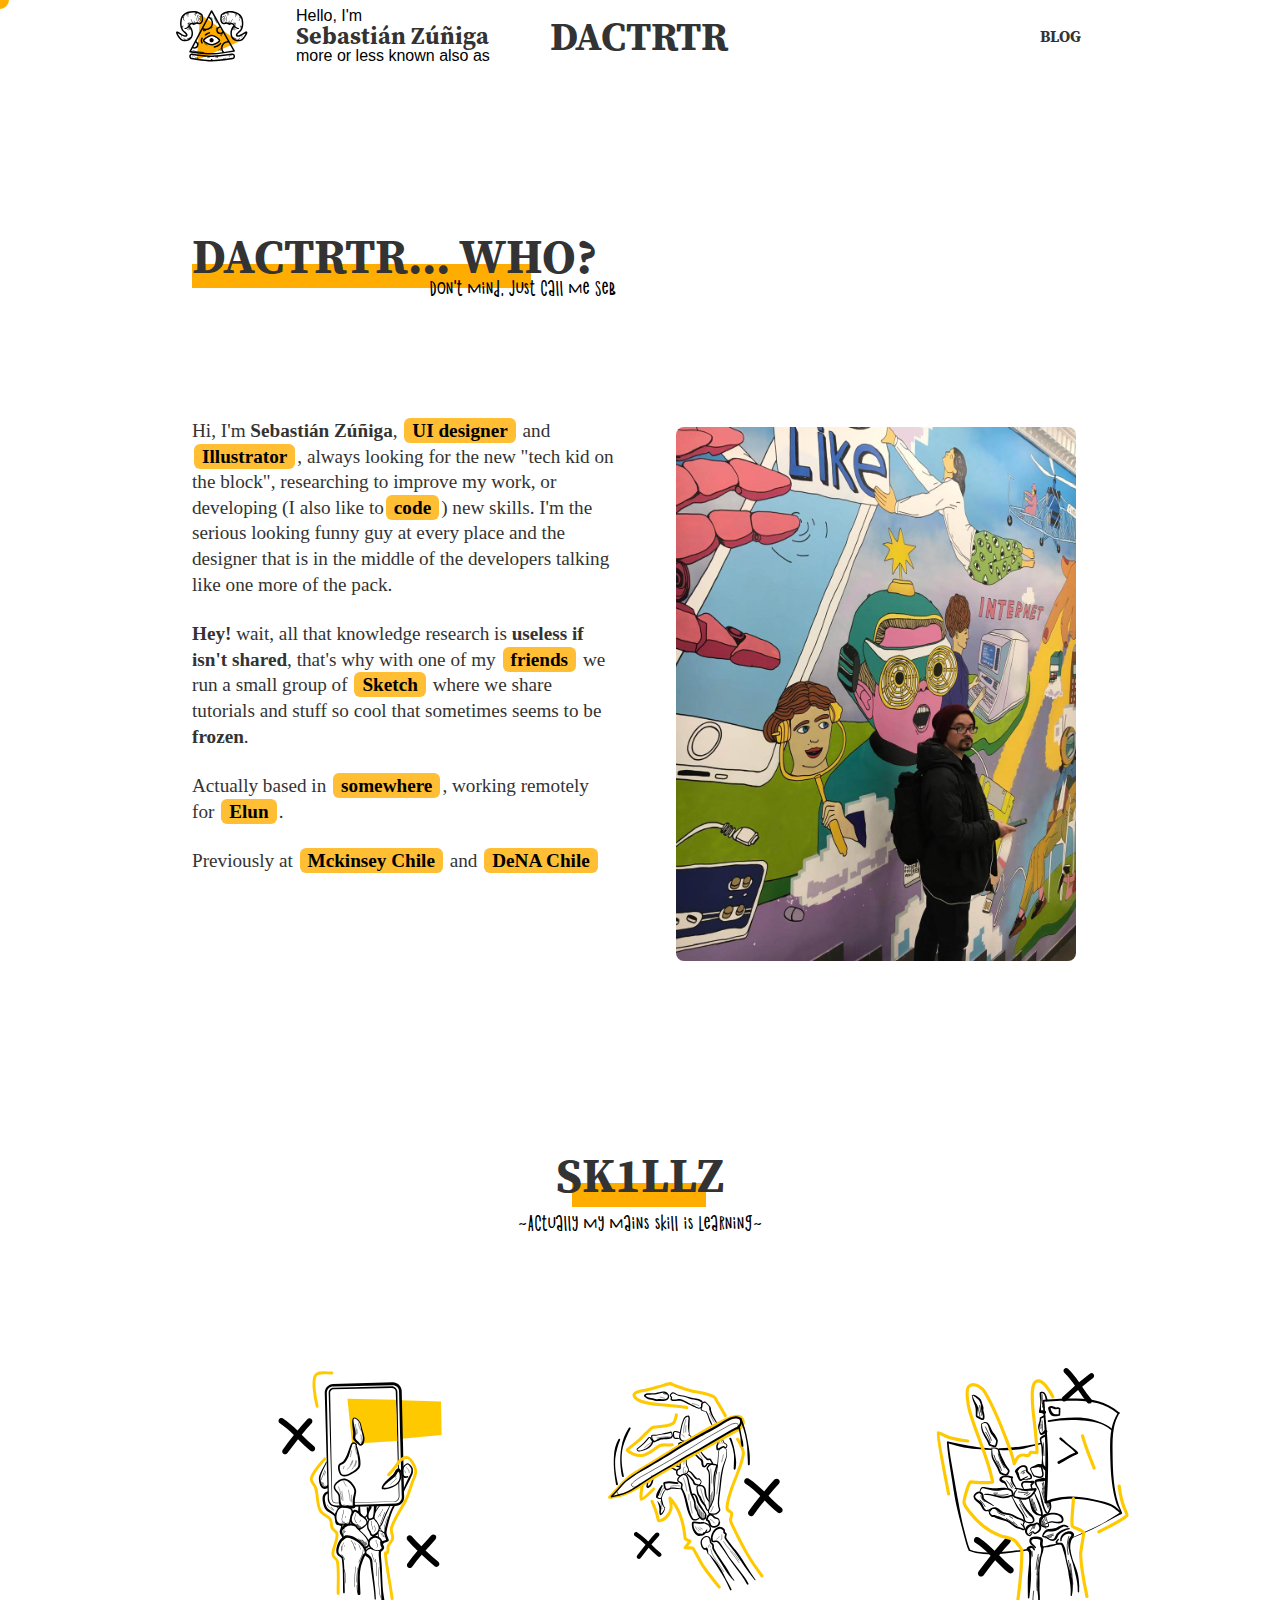
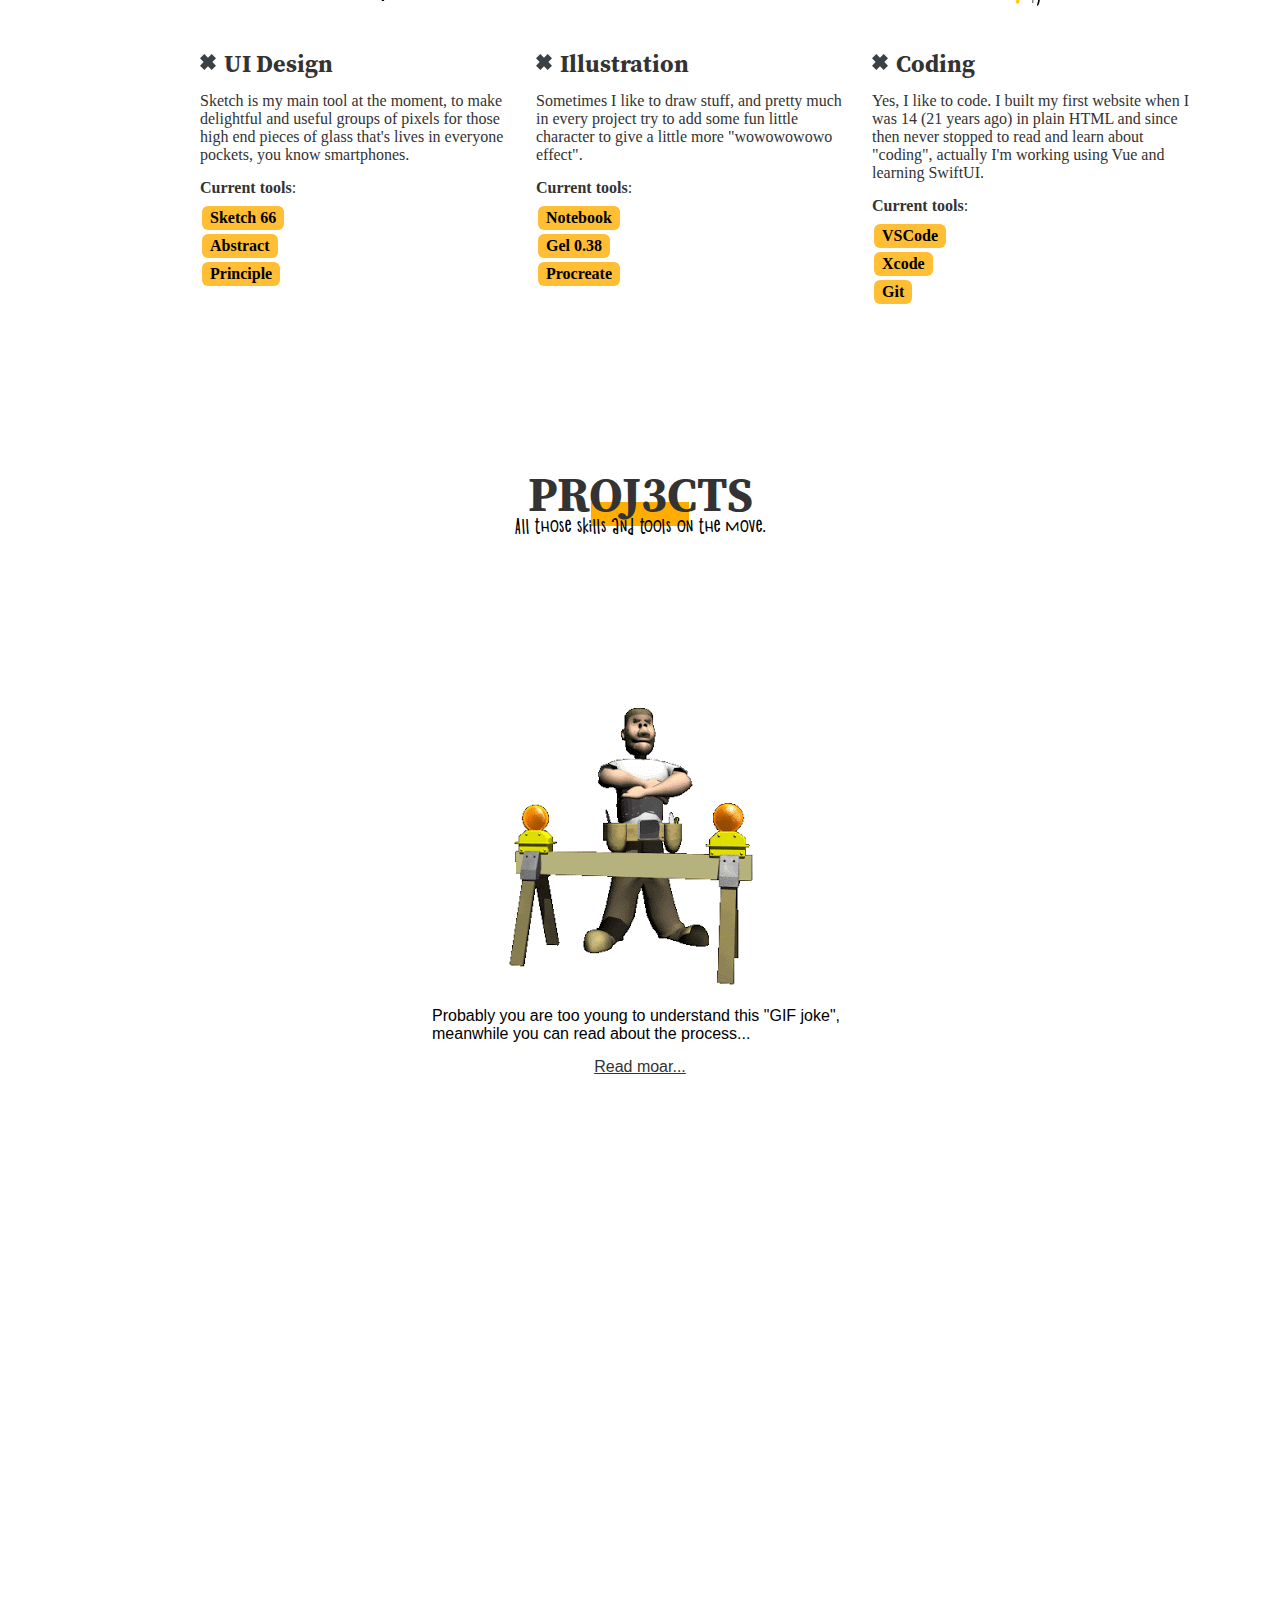
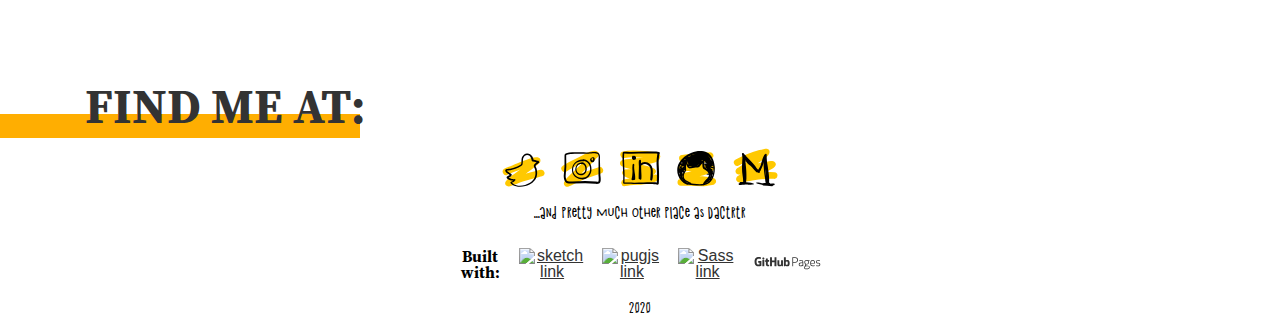
==== commit 79482412: "projects hidden" ====
--- a/index.html
+++ b/index.html
@@ -41,12 +41,10 @@
         <p class="hi"> Hello, I'm </p>
         <h1> Sebastián Zúñiga    </h1>
         <p class="more-less"> more or less known also as </p>
-      </div><a class="blog" href="http://dactrtr.rocks">Dactrtr</a>
+      </div><a class="blog" href="https://www.linkedin.com/in/dactrtr/">Dactrtr</a>
       <nav>
         <ul class="nav-links">
-          <li data-page="about"><a class="link" href="#">WHO?</a></li>
-          <li data-page="skills"><a class="link" href="#">HOW?</a></li>
-          <li data-page="projects"><a class="link" href="#">WHAT?</a></li>
+          <li data-page="about"><a class="link" href="http://dactrtr.rocks">BLOG</a></li>
         </ul>
       </nav>
     </header>
@@ -98,85 +96,16 @@
         <h2>PROJ3CTS</h2>
         <p class="fun">All those skills and tools on the move.</p>
       </div>
-      <ul class="projects">
-        <li class="briefcase notros"><img class="screen notros-screen" src="img/projects/notros.png" alt="Notros screenshot"/>
-          <div class="header">
-            <h3 class="p-name">Notros</h3>
-            <h4 class="company">Elun</h4>
-            <p class="year">2019-2020</p>
-          </div>
-          <div class="content">
-            <p class="p-desc">Notros is a tool that helps managers and marketers to maintain and give users contextual communication, with location-aware technology without installing any app.</p>
-            <ul class="roles">
-              <li class="single">
-                <h5 class="title">UI Designer / Frontend</h5>
-                <p class="desc">Created a scalable and highly customizable foundation in Sketch, with an atomic design approach setting the foundations for a design system, with a control version in Abstract, Translated the designs into code using VUE, SASS, and HTML. This was my first time using VUE</p>
-              </li>
-              <li class="single">
-                <h5 class="title">Achievements</h5>
-                <p class="desc">
-                  Deeper my knowledge in front end, learn the basis of VUE, and create more than a "dribbbleish" design, a robust foundation for a design system, by myself.
-                  
-                </p>
-              </li>
-            </ul>
-          </div>
-        </li>
-        <li class="briefcase mck"><img class="screen mck-screen" src="img/projects/design system.png" alt="Notros screenshot"/>
-          <p class="fun">~I Know, I know, don’t make any sense show something that you can’t show, but how I’m gonna flex about this?~</p>
-          <div class="header">
-            <h3 class="p-name">Mckinsey & Co.</h3>
-            <p class="year">2017</p>
-          </div>
-          <div class="content">
-            <p class="p-desc">Not much to show because if you are of the 50% of the population that know Mckinsey you will now that they are pretty "secrecy" with the clients and projects.</p>
-            <ul class="roles">
-              <li class="single">
-                <h5 class="title">Visual Designer</h5>
-                <p class="desc">Helped our clients to adopt the basis of a design system and in a few cases help the design teams to move to more modern tools such as Sketch and principle to improve their design process.</p>
-              </li>
-              <li class="single">
-                <h5 class="title">Achievements</h5>
-                <p class="desc">
-                  Worked hand to hand, or should I say "pixel to pixel" with the most talented people in the industry, for big companies as banks and telcos.
-                  
-                </p>
-              </li>
-            </ul>
-          </div>
-        </li>
-        <li class="briefcase braveup"><img class="screen braveup-screen" src="img/projects/notros.png" alt="Notros screenshot"/>
-          <div class="header">
-            <h3 class="p-name">Braveup</h3>
-            <p class="year">2014</p>
-          </div>
-          <div class="content">
-            <p class="p-desc">Braveup is an organization that prevents, teaches, and minimizes the issues with bullying and cyberbullying at schools.</p>
-            <ul class="roles">
-              <li class="single">
-                <h5 class="title">UI Designer</h5>
-                <p class="desc">During the early stages of Braveup, designed and coded a iOS prototype(obj-c) to speech and show the development team a closer version than just a invision prototype.</p>
-              </li>
-              <li class="single">
-                <h5 class="title">Achievements</h5>
-                <p class="desc">
-                  Took the "leap of faith" and do a functional prototype in a completely unknown language (for me) and managed to make it.
-                  
-                  
-                  
-                </p>
-              </li>
-            </ul>
-          </div>
-        </li>
-      </ul>
+      <div class="construmarket"><img src="img/under20construction-2.gif" alt="90's gif underconstruction"/>
+        <p class="desc">Probably you are too young to understand this "GIF joke", meanwhile you can read about the process...</p><a class="wtf" href="">Read moar...</a>
+      </div>
     </section>
     <footer>
       <h2 class="title">Find me at:</h2>
       <div class="links"><a href="https://twitter.com/dctrtr"><img src="img/icon-tw.svg" alt="Twitter logo illustration"/></a><a href="https://www.instagram.com/dactrtr.svg/"><img src="img/icon-ig.svg" alt="Instagram logo illustration"/></a><a href="https://www.linkedin.com/in/dactrtr/"><img src="img/icon-lkn.svg" alt="Linkedin logo illustration"/></a><a href="https://github.com/dactrtr"><img src="img/icon-github.svg" alt="Github logo illustration"/></a><a href="https://medium.com/@dactrtr"><img src="img/icon-medium.svg" alt="Medium logo illustration"/></a></div>
       <p class="fun">...and pretty much other place as Dactrtr</p>
       <div class="credits">
-        <p>Built with:</p><a href="https://www.sketch.com/"><img class="icon" src="https://upload.wikimedia.org/wikipedia/commons/thumb/5/59/Sketch_Logo.svg/1200px-Sketch_Logo.svg.png" alt="sketch link"/></a><a href="https://github.com/pugjs/pug"> <img class="icon" src="https://camo.githubusercontent.com/a43de8ca816e78b1c2666f7696f449b2eeddbeca/[base64]" alt="pugjs link"/></a><a href="https://sass-lang.com/"><img class="icon" src="https://sass-lang.com/assets/img/logos/logo-b6e1ef6e.svg" alt="Sass link"/></a><a href="https://pages.github.com/"> <img class="icon" src="img/githubpages.svg" alt="github link"/></a><a href="https://www.greensock.com/"> <img class="icon" src="img/gsap.svg" alt="greensock link"/></a>
+        <p>Built with:</p><a href="https://www.sketch.com/"><img class="icon" src="https://upload.wikimedia.org/wikipedia/commons/thumb/5/59/Sketch_Logo.svg/1200px-Sketch_Logo.svg.png" alt="sketch link"/></a><a href="https://github.com/pugjs/pug"> <img class="icon" src="https://camo.githubusercontent.com/a43de8ca816e78b1c2666f7696f449b2eeddbeca/[base64]" alt="pugjs link"/></a><a href="https://sass-lang.com/"><img class="icon" src="https://sass-lang.com/assets/img/logos/logo-b6e1ef6e.svg" alt="Sass link"/></a><a href="https://pages.github.com/"> <img class="icon" src="img/githubpages.svg" alt="github link"/></a>
       </div>
       <div class="source">
         <p>2020</p>
--- a/css/style.css
+++ b/css/style.css
@@ -803,9 +803,9 @@
   display: -ms-flexbox;
   display: flex;
   -webkit-box-orient: horizontal;
-  -webkit-box-direction: normal;
-      -ms-flex-direction: row;
-          flex-direction: row;
+  -webkit-box-direction: reverse;
+      -ms-flex-direction: row-reverse;
+          flex-direction: row-reverse;
   -webkit-box-pack: justify;
       -ms-flex-pack: justify;
           justify-content: space-between;
@@ -1234,12 +1234,56 @@
   margin-top: 60px;
   -ms-grid-columns: 8px 1fr 8px 1fr 8px 1fr 8px;
       grid-template-columns: 8px 1fr 8px 1fr 8px 1fr 8px;
-}
-
-.what h2:before {
+  height: 100vh;
+  -ms-grid-rows: 16px 200px 8px 470px 16px;
+      grid-template-rows: 16px 200px 8px 470px 16px;
+}
+
+.what .subtitle {
+  -webkit-box-pack: start;
+      -ms-flex-pack: start;
+          justify-content: start;
+}
+
+.what .subtitle h2:before {
   width: 98px;
   -ms-grid-column-align: center;
       justify-self: center;
+}
+
+.what .construmarket {
+  -ms-grid-column: 4;
+  -ms-grid-column-span: 1;
+  grid-column: 4/5;
+  -ms-grid-row: 4;
+  -ms-grid-row-span: 1;
+  grid-row: 4/5;
+  -webkit-box-align: center;
+      -ms-flex-align: center;
+          align-items: center;
+  -webkit-box-pack: center;
+      -ms-flex-pack: center;
+          justify-content: center;
+  display: -webkit-box;
+  display: -ms-flexbox;
+  display: flex;
+  -webkit-box-orient: vertical;
+  -webkit-box-direction: normal;
+      -ms-flex-direction: column;
+          flex-direction: column;
+}
+
+.what .construmarket p.desc {
+  font-size: 1rem;
+  font-weight: 200;
+  margin: 16px 0;
+  line-height: 18px;
+}
+
+@media screen and (min-width: 320px) and (orientation: portrait) {
+  .what .construmarket p.desc {
+    font-weight: 300;
+  }
 }
 
 .what ul.projects {
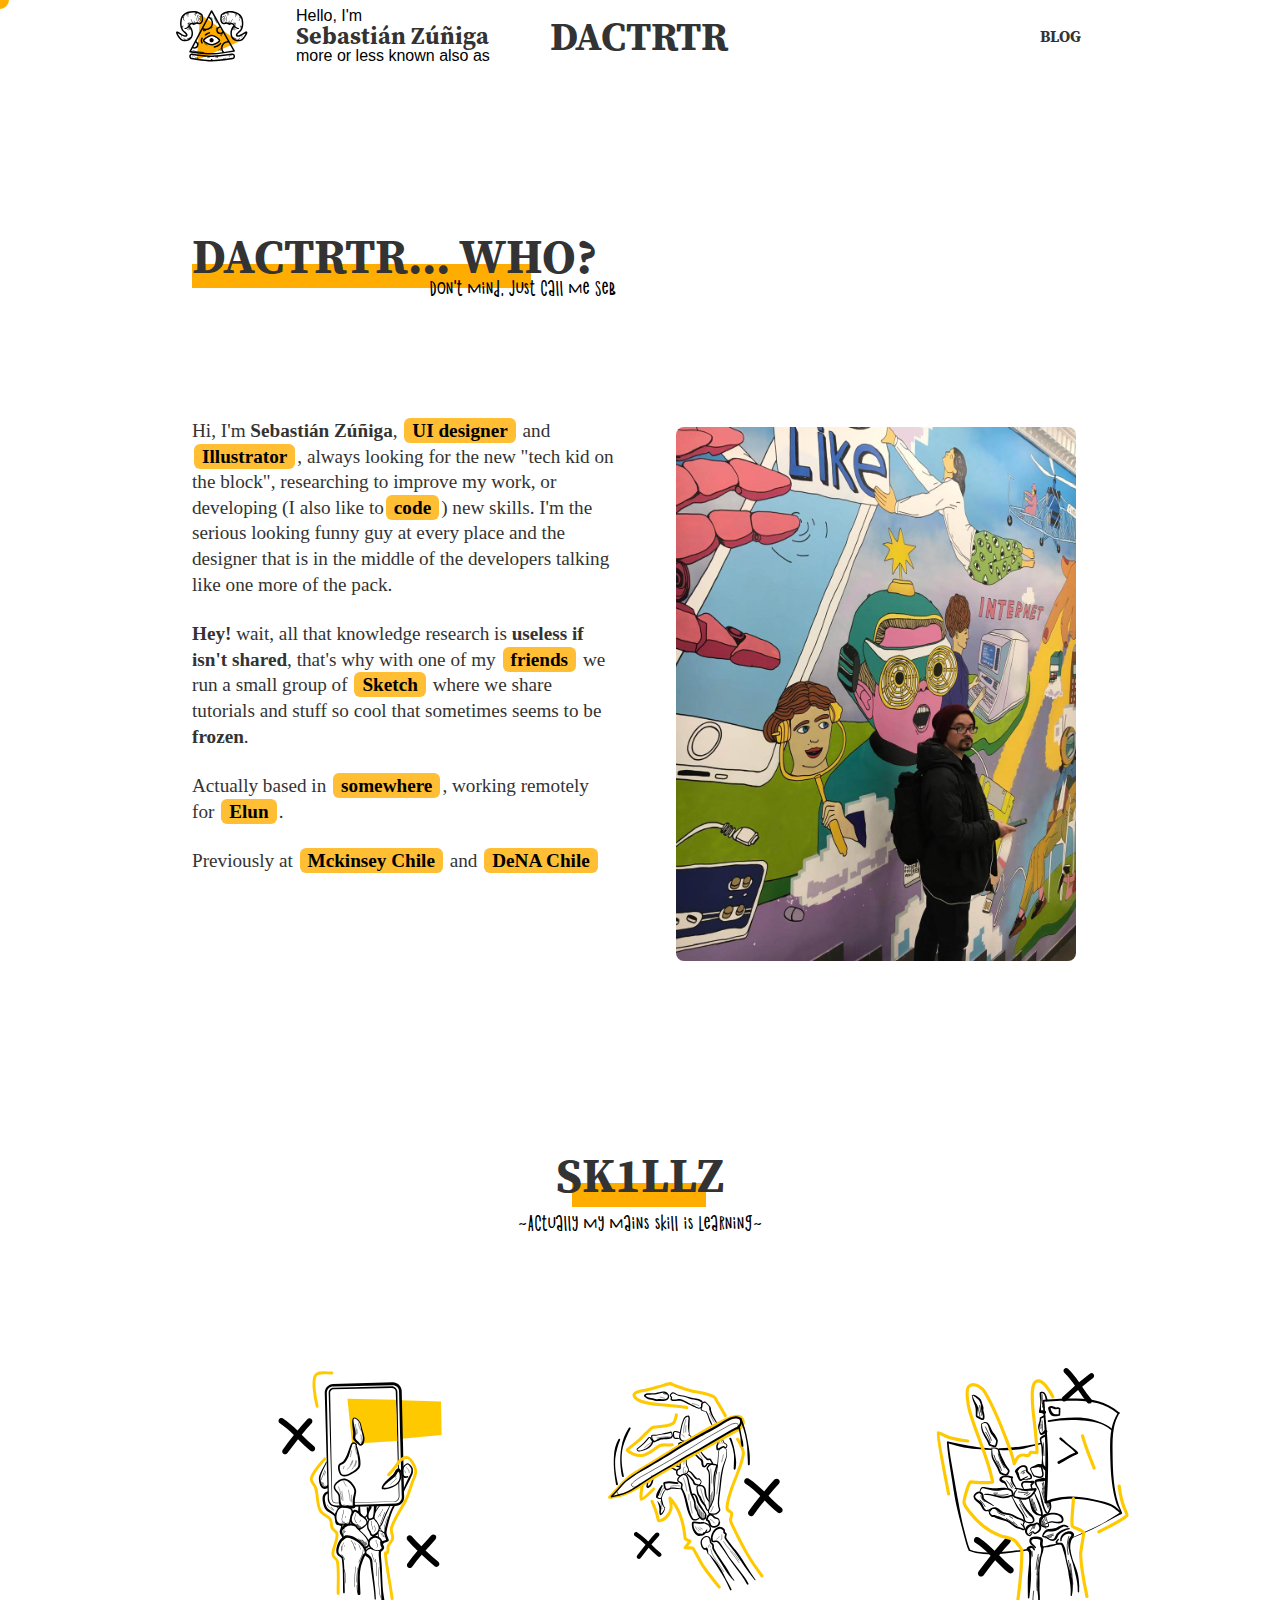
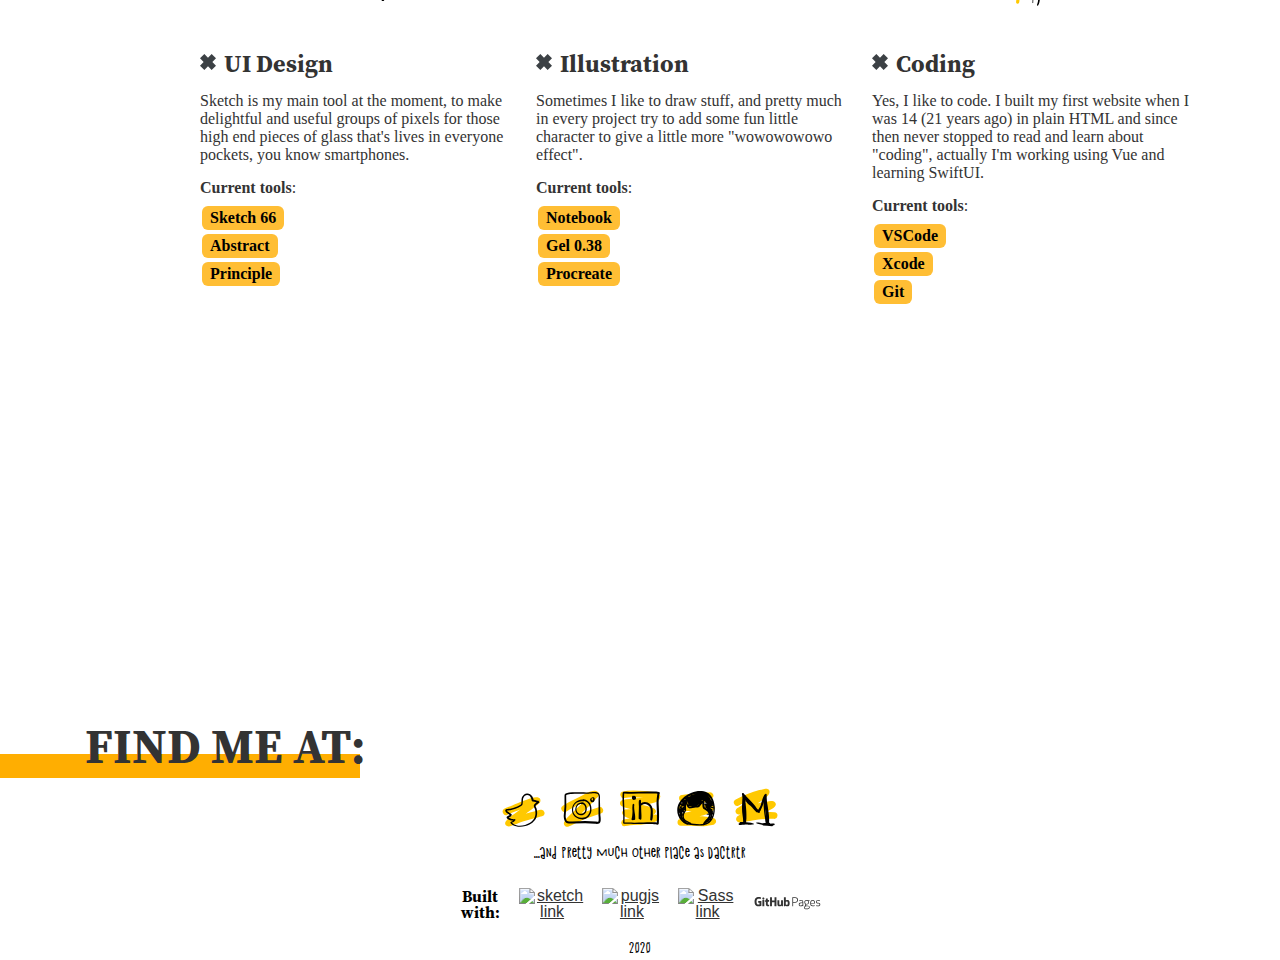
==== commit 58832f32: "same" ====
--- a/index.html
+++ b/index.html
@@ -91,15 +91,6 @@
         </ul>
       </div>
     </section>
-    <section class="what">
-      <div class="subtitle">
-        <h2>PROJ3CTS</h2>
-        <p class="fun">All those skills and tools on the move.</p>
-      </div>
-      <div class="construmarket"><img src="img/under20construction-2.gif" alt="90's gif underconstruction"/>
-        <p class="desc">Probably you are too young to understand this "GIF joke", meanwhile you can read about the process...</p><a class="wtf" href="">Read moar...</a>
-      </div>
-    </section>
     <footer>
       <h2 class="title">Find me at:</h2>
       <div class="links"><a href="https://twitter.com/dctrtr"><img src="img/icon-tw.svg" alt="Twitter logo illustration"/></a><a href="https://www.instagram.com/dactrtr.svg/"><img src="img/icon-ig.svg" alt="Instagram logo illustration"/></a><a href="https://www.linkedin.com/in/dactrtr/"><img src="img/icon-lkn.svg" alt="Linkedin logo illustration"/></a><a href="https://github.com/dactrtr"><img src="img/icon-github.svg" alt="Github logo illustration"/></a><a href="https://medium.com/@dactrtr"><img src="img/icon-medium.svg" alt="Medium logo illustration"/></a></div>
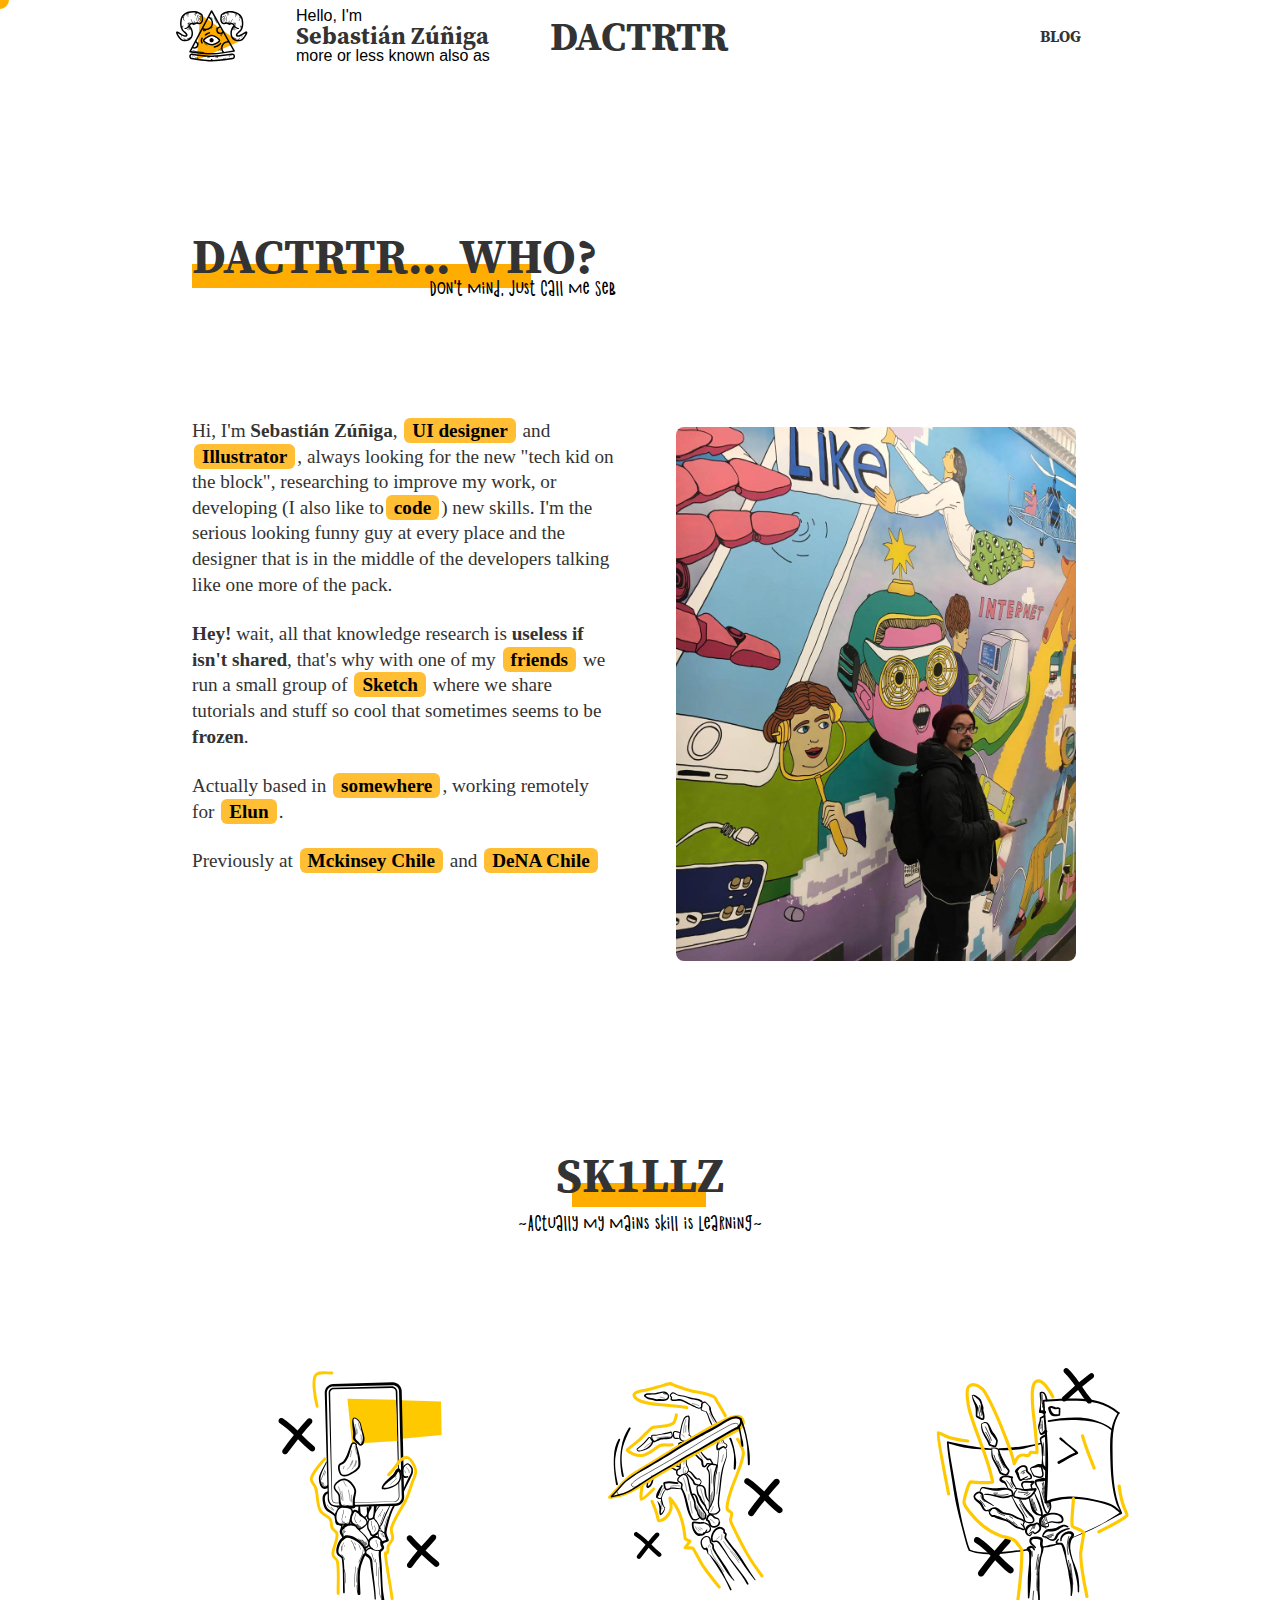
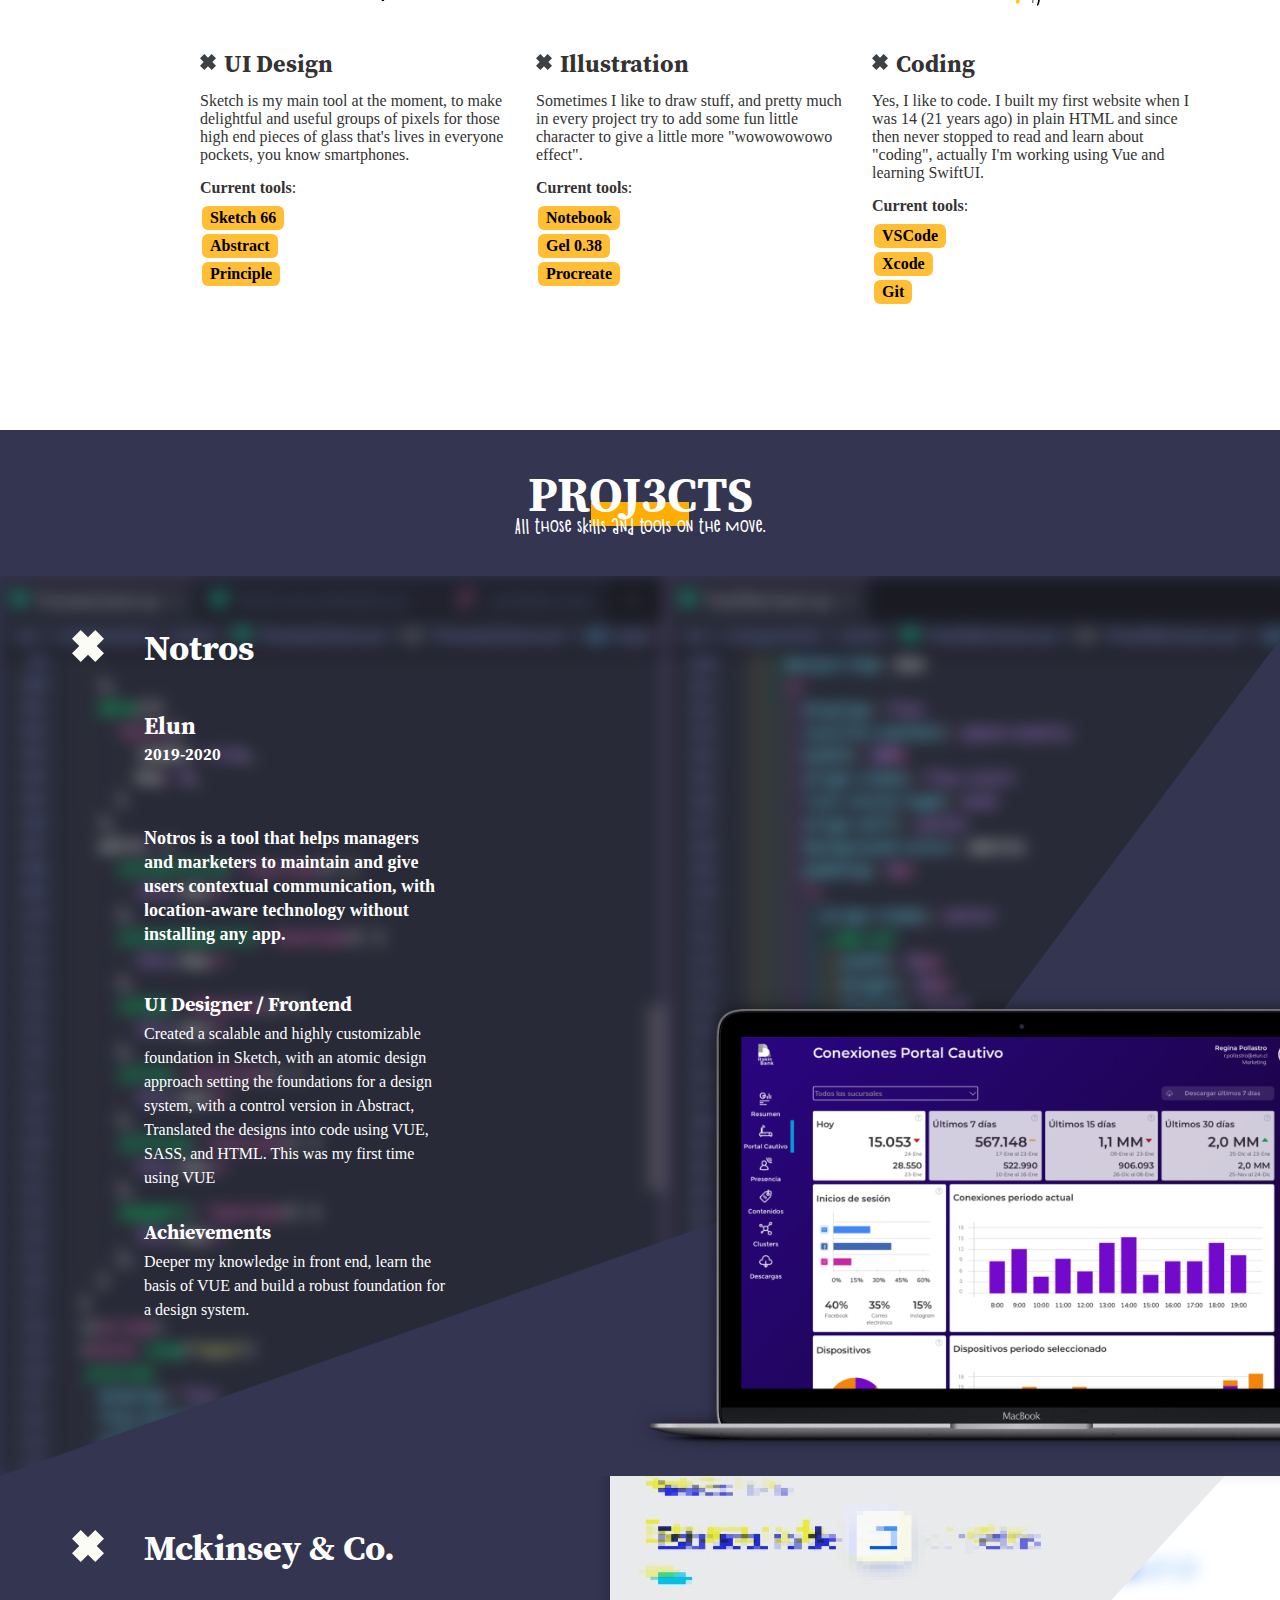
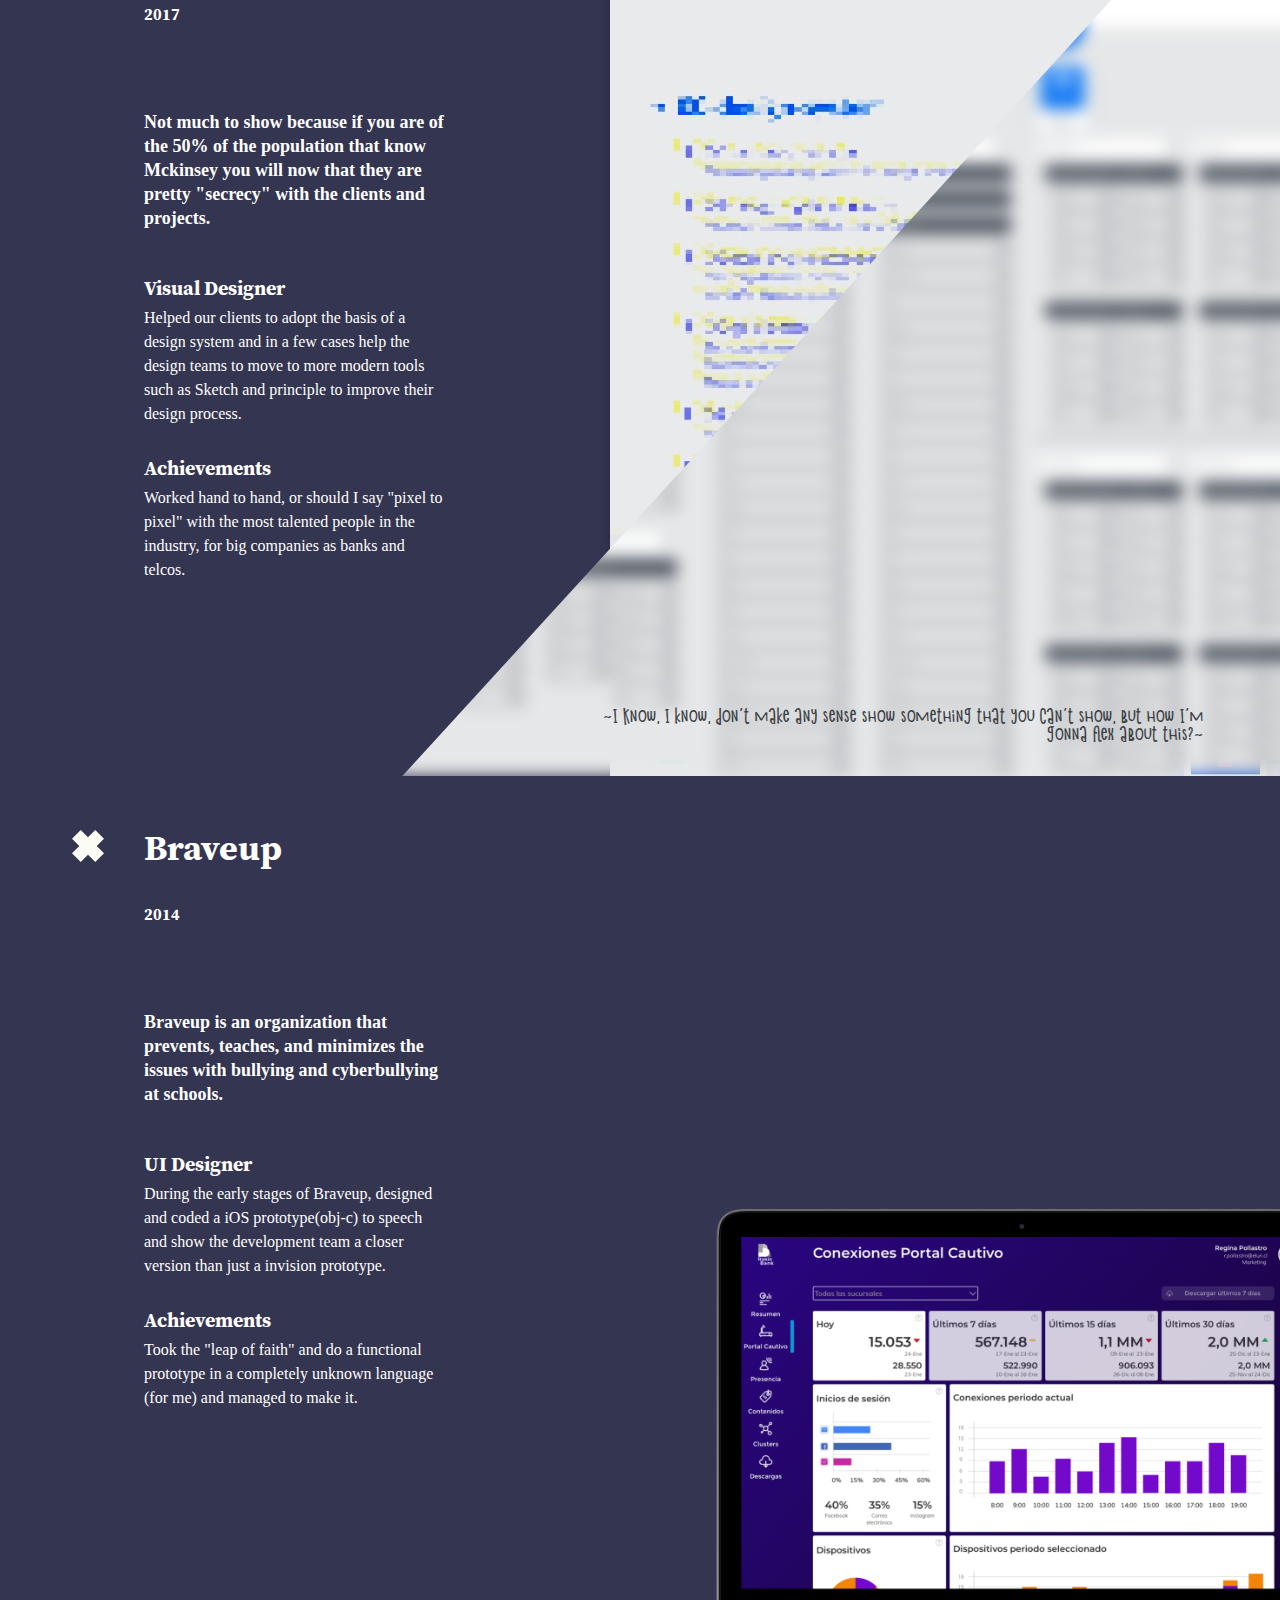
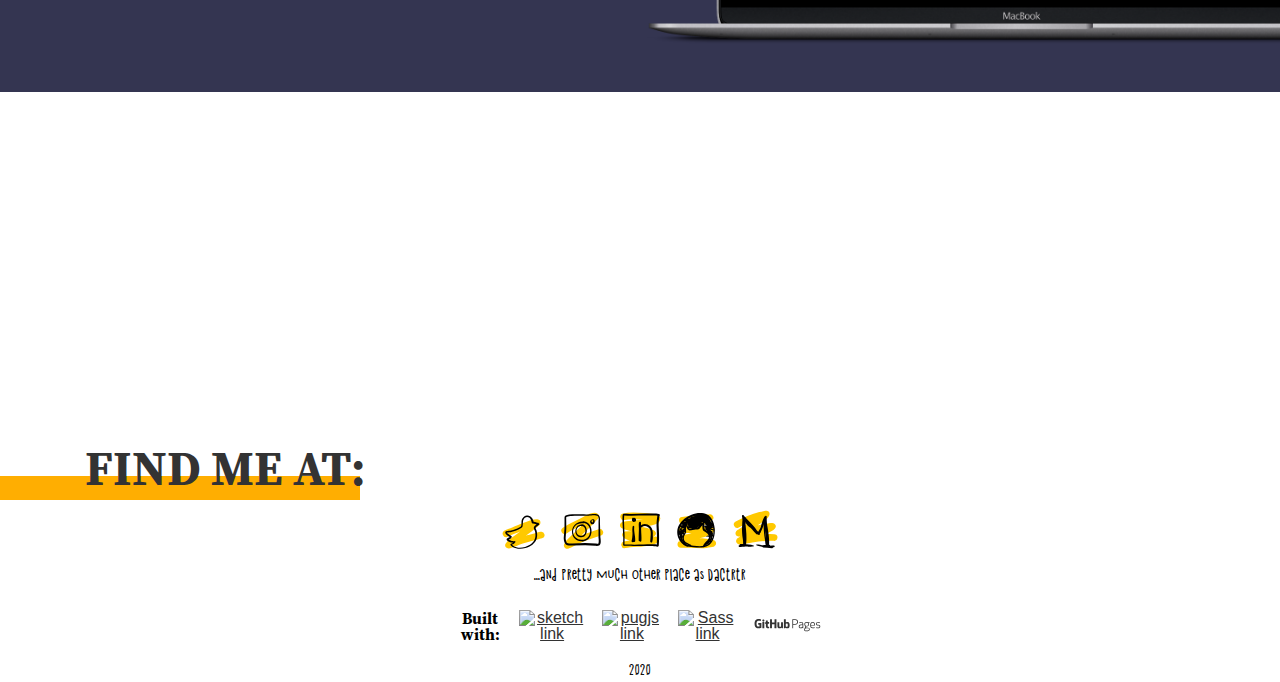
==== commit 42f5ff9e: "more projects" ====
--- a/index.html
+++ b/index.html
@@ -91,6 +91,85 @@
         </ul>
       </div>
     </section>
+    <section class="what">
+      <div class="subtitle">
+        <h2>PROJ3CTS</h2>
+        <p class="fun">All those skills and tools on the move.</p>
+      </div>
+      <ul class="projects">
+        <li class="briefcase notros"><img class="screen notros-screen" src="img/projects/notros.png" alt="Notros screenshot"/><img class="bgclip bg-notros" src="img/mumbo-jumbo.png" alt="screen with code"/>
+          <div class="header">
+            <h3 class="p-name">Notros</h3>
+            <h4 class="company">Elun</h4>
+            <p class="year">2019-2020</p>
+          </div>
+          <div class="content">
+            <p class="p-desc">Notros is a tool that helps managers and marketers to maintain and give users contextual communication, with location-aware technology without installing any app.</p>
+            <ul class="roles">
+              <li class="single">
+                <h5 class="title">UI Designer / Frontend</h5>
+                <p class="desc">Created a scalable and highly customizable foundation in Sketch, with an atomic design approach setting the foundations for a design system, with a control version in Abstract, Translated the designs into code using VUE, SASS, and HTML. This was my first time using VUE</p>
+              </li>
+              <li class="single">
+                <h5 class="title">Achievements</h5>
+                <p class="desc">
+                  Deeper my knowledge in front end, learn the basis of VUE and build a robust foundation for a design system.
+                  
+                </p>
+              </li>
+            </ul>
+          </div>
+        </li>
+        <li class="briefcase mck">
+          <div class="mck-screens"><img class="screen-1" src="img/projects/design system.png" alt="Notros screenshot"/><img class="screen-2" src="img/projects/design system.png" alt="Notros screenshot"/><img class="screen-3" src="img/projects/design system.png" alt="Notros screenshot"/></div><img class="bgclip bg-mck" src="img/ds-list.png" alt="screen with code"/>
+          <p class="fun">~I Know, I know, don’t make any sense show something that you can’t show, but how I’m gonna flex about this?~</p>
+          <div class="header">
+            <h3 class="p-name">Mckinsey & Co.</h3>
+            <p class="year">2017</p>
+          </div>
+          <div class="content">
+            <p class="p-desc">Not much to show because if you are of the 50% of the population that know Mckinsey you will now that they are pretty "secrecy" with the clients and projects.</p>
+            <ul class="roles">
+              <li class="single">
+                <h5 class="title">Visual Designer</h5>
+                <p class="desc">Helped our clients to adopt the basis of a design system and in a few cases help the design teams to move to more modern tools such as Sketch and principle to improve their design process.</p>
+              </li>
+              <li class="single">
+                <h5 class="title">Achievements</h5>
+                <p class="desc">
+                  Worked hand to hand, or should I say "pixel to pixel" with the most talented people in the industry, for big companies as banks and telcos.
+                  
+                </p>
+              </li>
+            </ul>
+          </div>
+        </li>
+        <li class="briefcase braveup"><img class="screen braveup-screen" src="img/projects/notros.png" alt="Notros screenshot"/>
+          <div class="header">
+            <h3 class="p-name">Braveup</h3>
+            <p class="year">2014</p>
+          </div>
+          <div class="content">
+            <p class="p-desc">Braveup is an organization that prevents, teaches, and minimizes the issues with bullying and cyberbullying at schools.</p>
+            <ul class="roles">
+              <li class="single">
+                <h5 class="title">UI Designer</h5>
+                <p class="desc">During the early stages of Braveup, designed and coded a iOS prototype(obj-c) to speech and show the development team a closer version than just a invision prototype.</p>
+              </li>
+              <li class="single">
+                <h5 class="title">Achievements</h5>
+                <p class="desc">
+                  Took the "leap of faith" and do a functional prototype in a completely unknown language (for me) and managed to make it.
+                  
+                  
+                  
+                </p>
+              </li>
+            </ul>
+          </div>
+        </li>
+      </ul>
+    </section>
     <footer>
       <h2 class="title">Find me at:</h2>
       <div class="links"><a href="https://twitter.com/dctrtr"><img src="img/icon-tw.svg" alt="Twitter logo illustration"/></a><a href="https://www.instagram.com/dactrtr.svg/"><img src="img/icon-ig.svg" alt="Instagram logo illustration"/></a><a href="https://www.linkedin.com/in/dactrtr/"><img src="img/icon-lkn.svg" alt="Linkedin logo illustration"/></a><a href="https://github.com/dactrtr"><img src="img/icon-github.svg" alt="Github logo illustration"/></a><a href="https://medium.com/@dactrtr"><img src="img/icon-medium.svg" alt="Medium logo illustration"/></a></div>
--- a/css/style.css
+++ b/css/style.css
@@ -1232,17 +1232,22 @@
   display: -ms-grid;
   display: grid;
   margin-top: 60px;
-  -ms-grid-columns: 8px 1fr 8px 1fr 8px 1fr 8px;
-      grid-template-columns: 8px 1fr 8px 1fr 8px 1fr 8px;
-  height: 100vh;
-  -ms-grid-rows: 16px 200px 8px 470px 16px;
-      grid-template-rows: 16px 200px 8px 470px 16px;
+  -ms-grid-columns: 0px 1fr 8px 1fr 8px 1fr 0px;
+      grid-template-columns: 0px 1fr 8px 1fr 8px 1fr 0px;
+  -ms-grid-rows: 16px auto 8px auto 16px;
+      grid-template-rows: 16px auto 8px auto 16px;
+  background: #343551;
 }
 
 .what .subtitle {
   -webkit-box-pack: start;
       -ms-flex-pack: start;
           justify-content: start;
+  color: #ffffff;
+}
+
+.what .subtitle h2 {
+  color: #ffffff;
 }
 
 .what .subtitle h2:before {
@@ -1308,16 +1313,53 @@
       grid-template-rows: 54px 0.5fr 1fr 1fr 1fr 32px;
   -ms-grid-columns: 144px (1fr)[15];
       grid-template-columns: 144px repeat(15, 1fr);
-  background: -webkit-gradient(linear, left bottom, left top, from(#000000), to(#252525));
-  background: linear-gradient(0deg, #000000 0%, #252525 100%);
-  border-radius: 40px;
-  border: 6px solid #F6F3E7;
-  height: 95vh;
-  width: 95vw;
-  margin: 32px 0px;
-  -webkit-box-shadow: rgba(144, 115, 150, 0.3) 0px 0px 10px;
-          box-shadow: rgba(144, 115, 150, 0.3) 0px 0px 10px;
+  height: 100vh;
+  width: 100vw;
+  margin: 0px 0px;
   overflow: hidden;
+}
+
+.what ul.projects .briefcase.notros .bg-notros {
+  -webkit-clip-path: polygon(0 0, 100% 0, 67% 65%, 0% 100%);
+          clip-path: polygon(0 0, 100% 0, 67% 65%, 0% 100%);
+}
+
+.what ul.projects .briefcase.notros .notros-screen {
+  -webkit-filter: drop-shadow(0px 0px 8px rgba(0, 0, 0, 0.5));
+          filter: drop-shadow(0px 0px 8px rgba(0, 0, 0, 0.5));
+}
+
+.what ul.projects .briefcase.mck .fun {
+  -ms-grid-column: 8;
+  -ms-grid-column-span: 8;
+  grid-column: 8/16;
+  -ms-grid-row: 5;
+  -ms-grid-row-span: 1;
+  grid-row: 5/6;
+  -ms-grid-column-align: center;
+      justify-self: center;
+  -ms-flex-item-align: end;
+      -ms-grid-row-align: end;
+      align-self: end;
+  color: #3C4145;
+}
+
+.what ul.projects .briefcase.mck .mck-screens {
+  -ms-flex-item-align: center;
+      -ms-grid-row-align: center;
+      align-self: center;
+  -ms-grid-column: 8;
+  -ms-grid-column-span: 8;
+  grid-column: 8/16;
+  -ms-grid-row: 2;
+  -ms-grid-row-span: 3;
+  grid-row: 2/5;
+  margin-left: 0;
+}
+
+.what ul.projects .briefcase.mck .bg-mck {
+  -webkit-clip-path: polygon(70% 0, 100% 0%, 100% 100%, 23% 100%);
+          clip-path: polygon(70% 0, 100% 0%, 100% 100%, 23% 100%);
 }
 
 .what ul.projects .briefcase .screen {
@@ -1332,6 +1374,18 @@
       align-self: flex-end;
   margin-left: 124px;
   z-index: 3;
+}
+
+.what ul.projects .briefcase .bgclip {
+  -webkit-filter: blur(8px);
+          filter: blur(8px);
+  -ms-grid-column: 1;
+  -ms-grid-column-span: 17;
+  grid-column: 1/18;
+  -ms-grid-row: 1;
+  -ms-grid-row-span: 6;
+  grid-row: 1/7;
+  height: 100%;
 }
 
 .what ul.projects .briefcase .header {
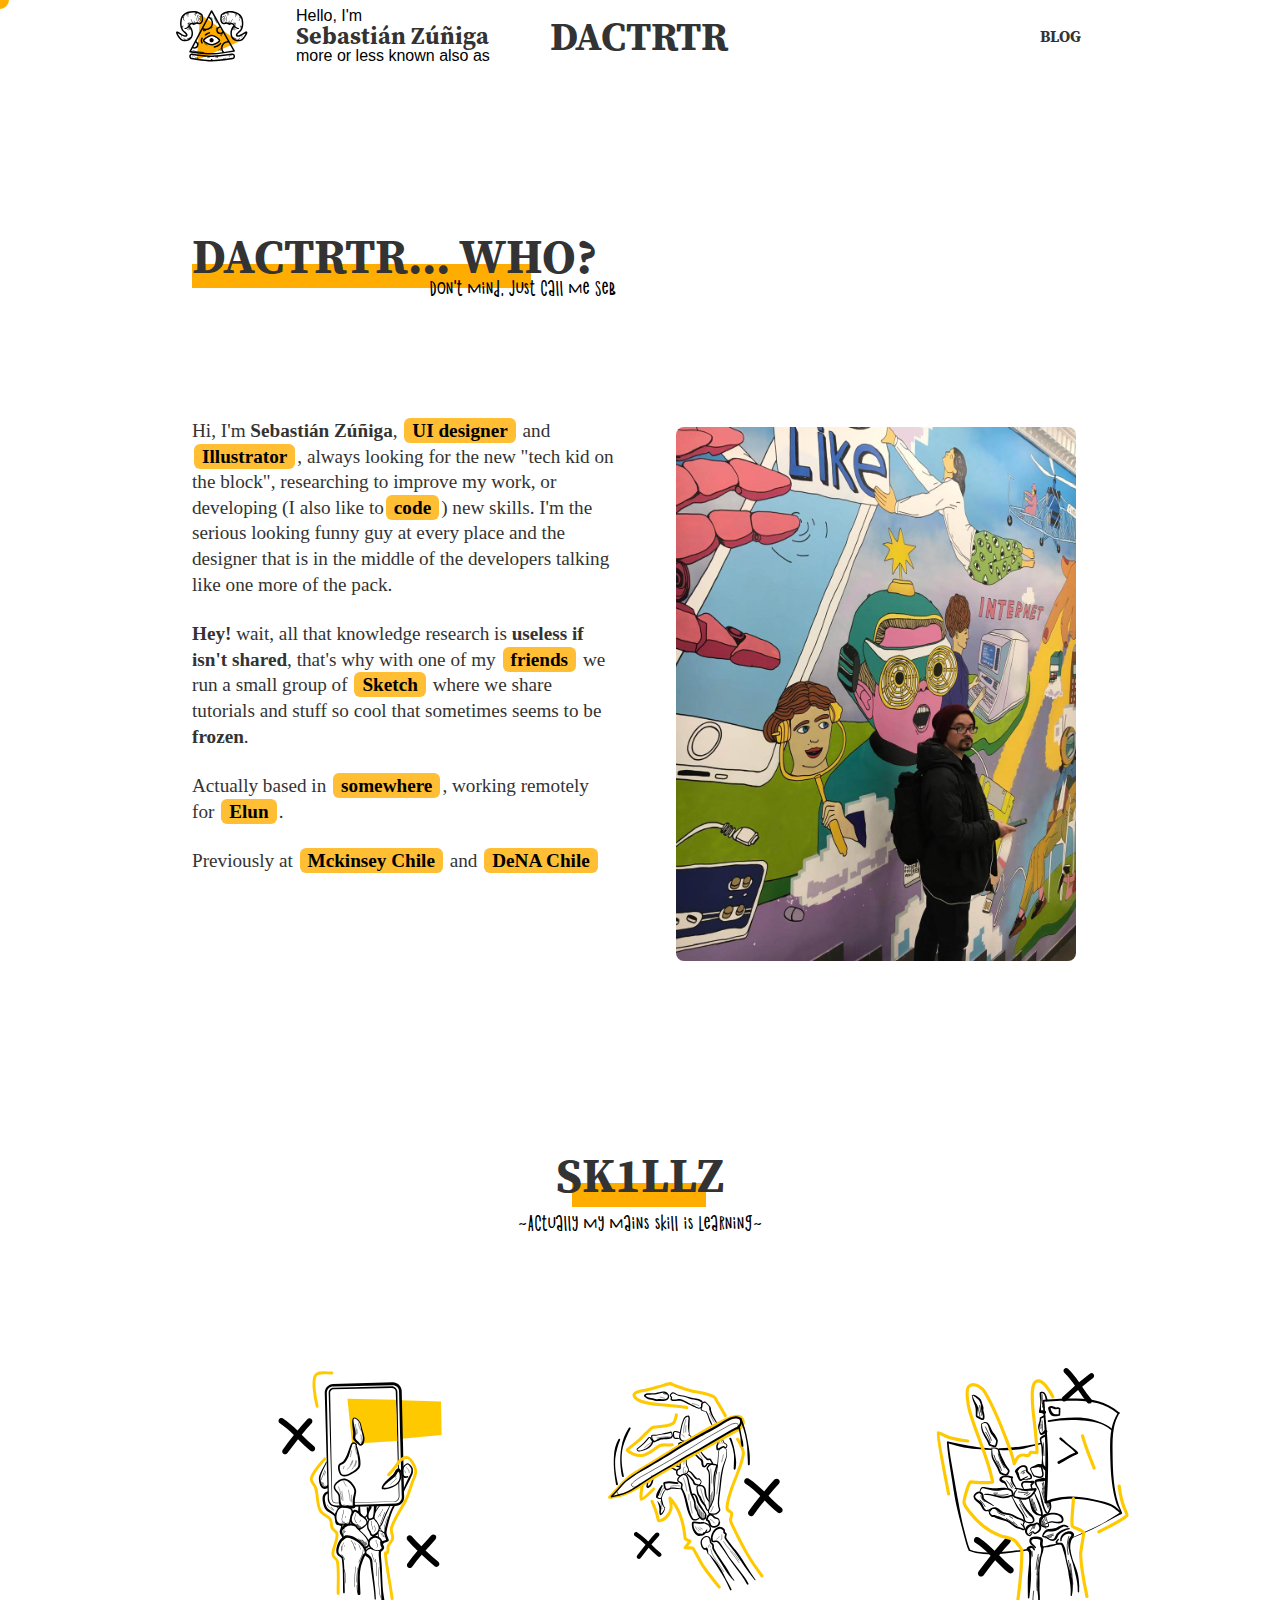
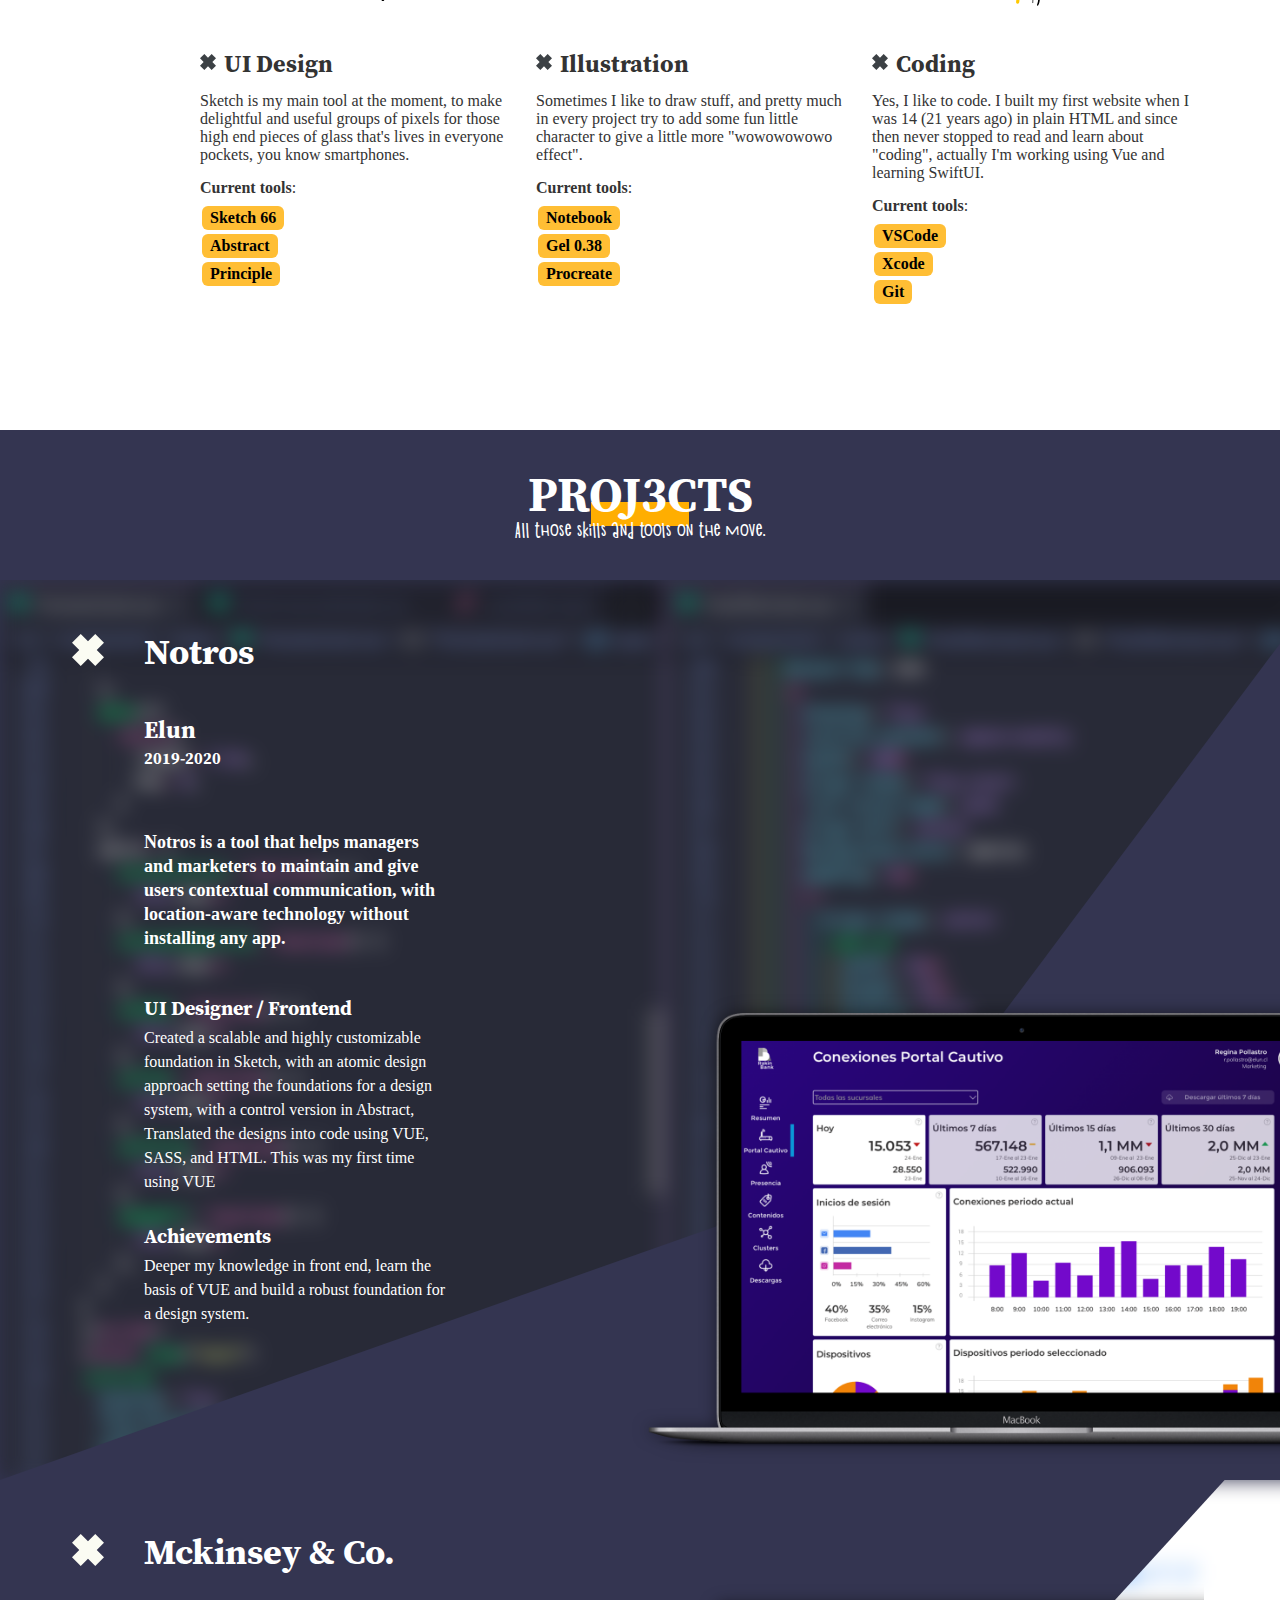
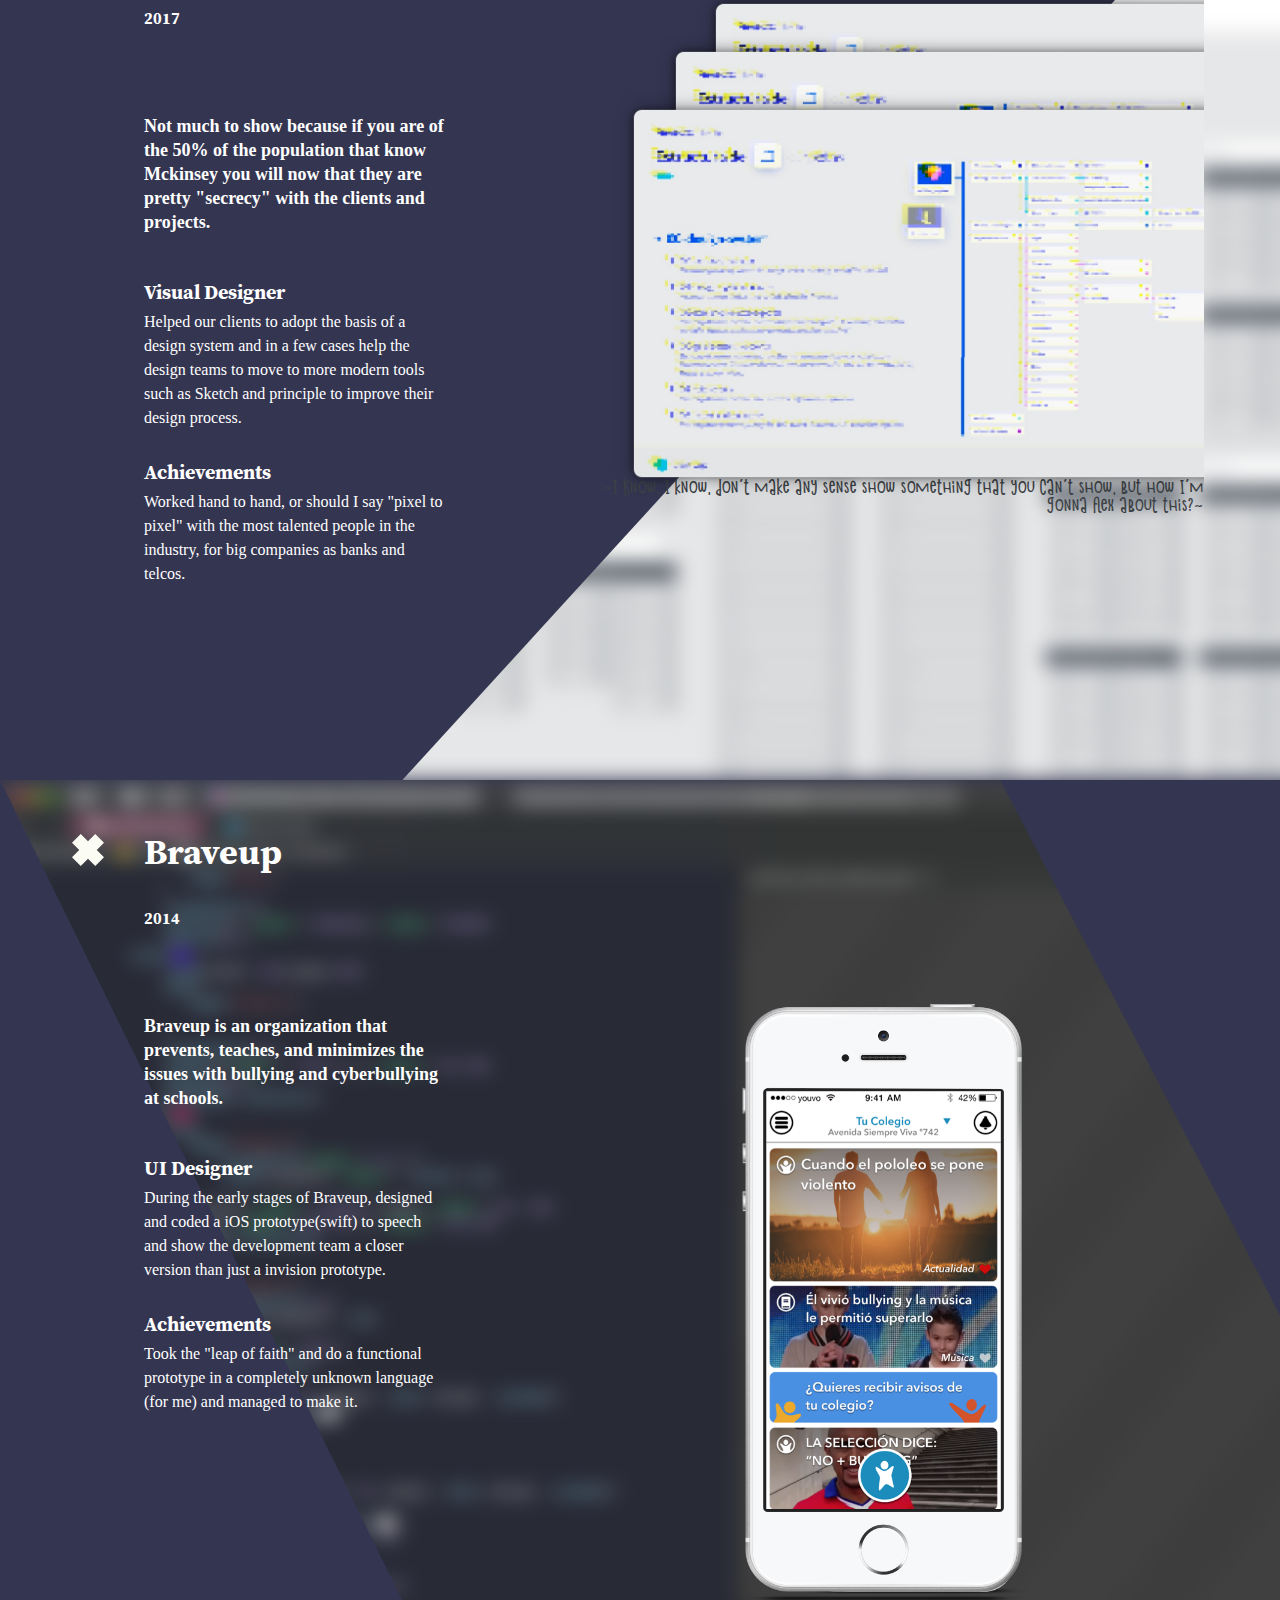
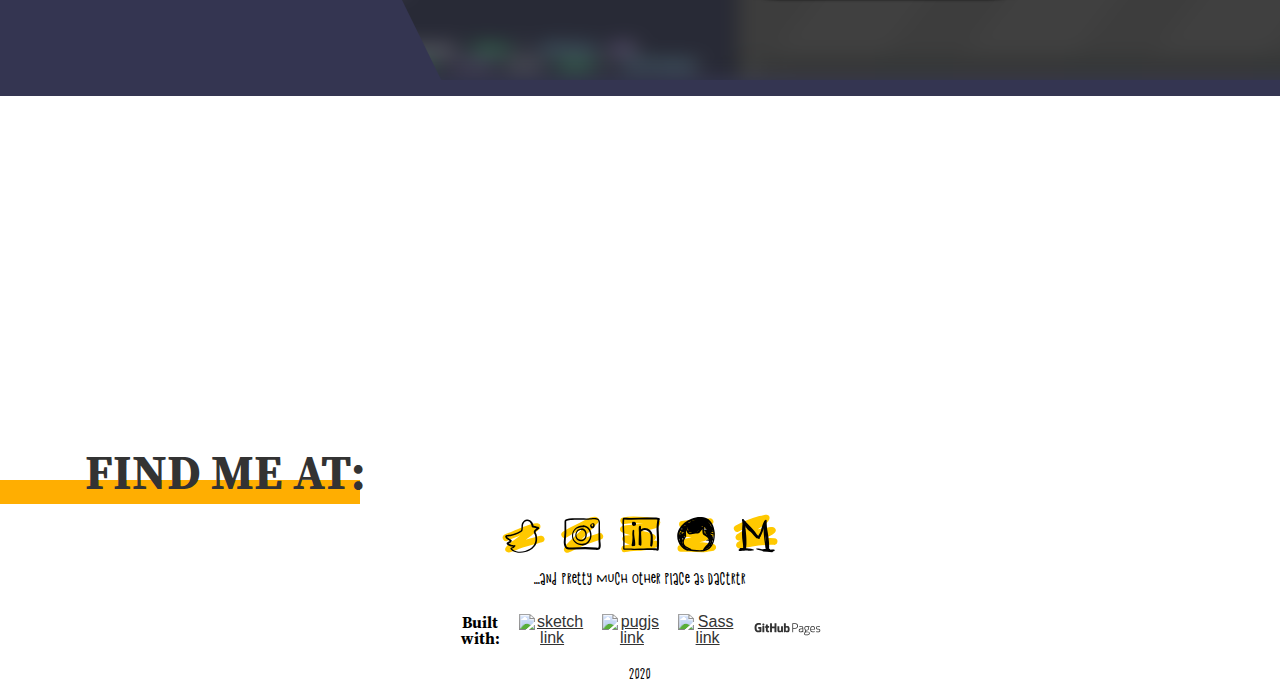
==== commit de7a8907: "projects done" ====
--- a/index.html
+++ b/index.html
@@ -97,7 +97,7 @@
         <p class="fun">All those skills and tools on the move.</p>
       </div>
       <ul class="projects">
-        <li class="briefcase notros"><img class="screen notros-screen" src="img/projects/notros.png" alt="Notros screenshot"/><img class="bgclip bg-notros" src="img/mumbo-jumbo.png" alt="screen with code"/>
+        <li class="briefcase notros"><img class="screen notros-screen" src="img/projects/notros.png" alt="Notros screenshot"/><img class="bgclip bg-notros" src="img/projects/mumbo-jumbo.png" alt="screen with code"/>
           <div class="header">
             <h3 class="p-name">Notros</h3>
             <h4 class="company">Elun</h4>
@@ -121,7 +121,7 @@
           </div>
         </li>
         <li class="briefcase mck">
-          <div class="mck-screens"><img class="screen-1" src="img/projects/design system.png" alt="Notros screenshot"/><img class="screen-2" src="img/projects/design system.png" alt="Notros screenshot"/><img class="screen-3" src="img/projects/design system.png" alt="Notros screenshot"/></div><img class="bgclip bg-mck" src="img/ds-list.png" alt="screen with code"/>
+          <div class="mck-screens"><img class="screen-1" src="img/projects/design system.png" alt="Notros screenshot"/><img class="screen-2" src="img/projects/design system.png" alt="Notros screenshot"/><img class="screen-3" src="img/projects/design system.png" alt="Notros screenshot"/></div><img class="bgclip bg-mck" src="img/projects/ds-list.png" alt="screen with code"/>
           <p class="fun">~I Know, I know, don’t make any sense show something that you can’t show, but how I’m gonna flex about this?~</p>
           <div class="header">
             <h3 class="p-name">Mckinsey & Co.</h3>
@@ -144,7 +144,8 @@
             </ul>
           </div>
         </li>
-        <li class="briefcase braveup"><img class="screen braveup-screen" src="img/projects/notros.png" alt="Notros screenshot"/>
+        <li class="briefcase braveup">
+          <div class="brave-screens"><img class="screen braveup-screen-1" src="img/projects/brave-02.png" alt="Notros screenshot"/><img class="screen braveup-screen-2" src="img/projects/brave-01.png" alt="Notros screenshot"/></div><img class="bgclip bg-braveup" src="img/projects/mumbe-jumbest.png" alt="screen with code"/>
           <div class="header">
             <h3 class="p-name">Braveup</h3>
             <p class="year">2014</p>
@@ -154,7 +155,7 @@
             <ul class="roles">
               <li class="single">
                 <h5 class="title">UI Designer</h5>
-                <p class="desc">During the early stages of Braveup, designed and coded a iOS prototype(obj-c) to speech and show the development team a closer version than just a invision prototype.</p>
+                <p class="desc">During the early stages of Braveup, designed and coded a iOS prototype(swift) to speech and show the development team a closer version than just a invision prototype.</p>
               </li>
               <li class="single">
                 <h5 class="title">Achievements</h5>
--- a/css/style.css
+++ b/css/style.css
@@ -1256,6 +1256,10 @@
       justify-self: center;
 }
 
+.what .subtitle .fun {
+  margin-top: 4px;
+}
+
 .what .construmarket {
   -ms-grid-column: 4;
   -ms-grid-column-span: 1;
@@ -1298,7 +1302,8 @@
   -ms-grid-column-span: 5;
   grid-column: 2 / 7;
   -ms-grid-row: 4;
-      grid-row-start: 4;
+  -ms-grid-row-span: 1;
+  grid-row: 4/5;
   color: #ffffff;
   margin-top: 32px;
   height: auto;
@@ -1333,9 +1338,9 @@
   -ms-grid-column: 8;
   -ms-grid-column-span: 8;
   grid-column: 8/16;
-  -ms-grid-row: 5;
-  -ms-grid-row-span: 1;
-  grid-row: 5/6;
+  -ms-grid-row: 3;
+  -ms-grid-row-span: 2;
+  grid-row: 3/5;
   -ms-grid-column-align: center;
       justify-self: center;
   -ms-flex-item-align: end;
@@ -1345,21 +1350,93 @@
 }
 
 .what ul.projects .briefcase.mck .mck-screens {
+  width: 100%;
+  height: 100%;
   -ms-flex-item-align: center;
       -ms-grid-row-align: center;
       align-self: center;
+  -webkit-box-pack: center;
+      -ms-flex-pack: center;
+          justify-content: center;
   -ms-grid-column: 8;
   -ms-grid-column-span: 8;
   grid-column: 8/16;
   -ms-grid-row: 2;
   -ms-grid-row-span: 3;
   grid-row: 2/5;
-  margin-left: 0;
+  z-index: 2;
+  overflow: hidden;
+  position: relative;
+}
+
+.what ul.projects .briefcase.mck .mck-screens .screen-1 {
+  width: 680px;
+  height: auto;
+  border-radius: 8px;
+  -webkit-filter: drop-shadow(0px 0px 8px rgba(0, 0, 0, 0.5));
+          filter: drop-shadow(0px 0px 8px rgba(0, 0, 0, 0.5));
+  position: absolute;
+  top: 64px;
+  left: 112px;
+}
+
+.what ul.projects .briefcase.mck .mck-screens .screen-2 {
+  width: 680px;
+  height: auto;
+  border-radius: 8px;
+  -webkit-filter: drop-shadow(0px 0px 8px rgba(0, 0, 0, 0.5));
+          filter: drop-shadow(0px 0px 8px rgba(0, 0, 0, 0.5));
+  position: absolute;
+  top: 112px;
+  left: 72px;
+}
+
+.what ul.projects .briefcase.mck .mck-screens .screen-3 {
+  width: 680px;
+  height: auto;
+  border-radius: 8px;
+  -webkit-filter: drop-shadow(0px 0px 8px rgba(0, 0, 0, 0.5));
+          filter: drop-shadow(0px 0px 8px rgba(0, 0, 0, 0.5));
+  position: absolute;
+  top: 170px;
+  left: 30px;
 }
 
 .what ul.projects .briefcase.mck .bg-mck {
   -webkit-clip-path: polygon(70% 0, 100% 0%, 100% 100%, 23% 100%);
           clip-path: polygon(70% 0, 100% 0%, 100% 100%, 23% 100%);
+}
+
+.what ul.projects .briefcase.braveup .bg-braveup {
+  -webkit-clip-path: polygon(0 0, 68% 0, 100% 100%, 30% 100%);
+          clip-path: polygon(0 0, 68% 0, 100% 100%, 30% 100%);
+}
+
+.what ul.projects .briefcase.braveup .brave-screens {
+  position: relative;
+  -ms-grid-column: 8;
+  -ms-grid-column-span: 8;
+  grid-column: 8/16;
+  -ms-grid-row: 2;
+  -ms-grid-row-span: 4;
+  grid-row: 2/6;
+  z-index: 2;
+  overflow: hidden;
+}
+
+.what ul.projects .briefcase.braveup .brave-screens .braveup-screen-1 {
+  position: absolute;
+  top: 25%;
+  width: auto;
+  height: 556px;
+  right: 170px;
+}
+
+.what ul.projects .briefcase.braveup .brave-screens .braveup-screen-2 {
+  position: absolute;
+  top: 20%;
+  width: auto;
+  height: 640px;
 }
 
 .what ul.projects .briefcase .screen {
@@ -1377,8 +1454,8 @@
 }
 
 .what ul.projects .briefcase .bgclip {
-  -webkit-filter: blur(8px);
-          filter: blur(8px);
+  -webkit-filter: blur(10px);
+          filter: blur(10px);
   -ms-grid-column: 1;
   -ms-grid-column-span: 17;
   grid-column: 1/18;
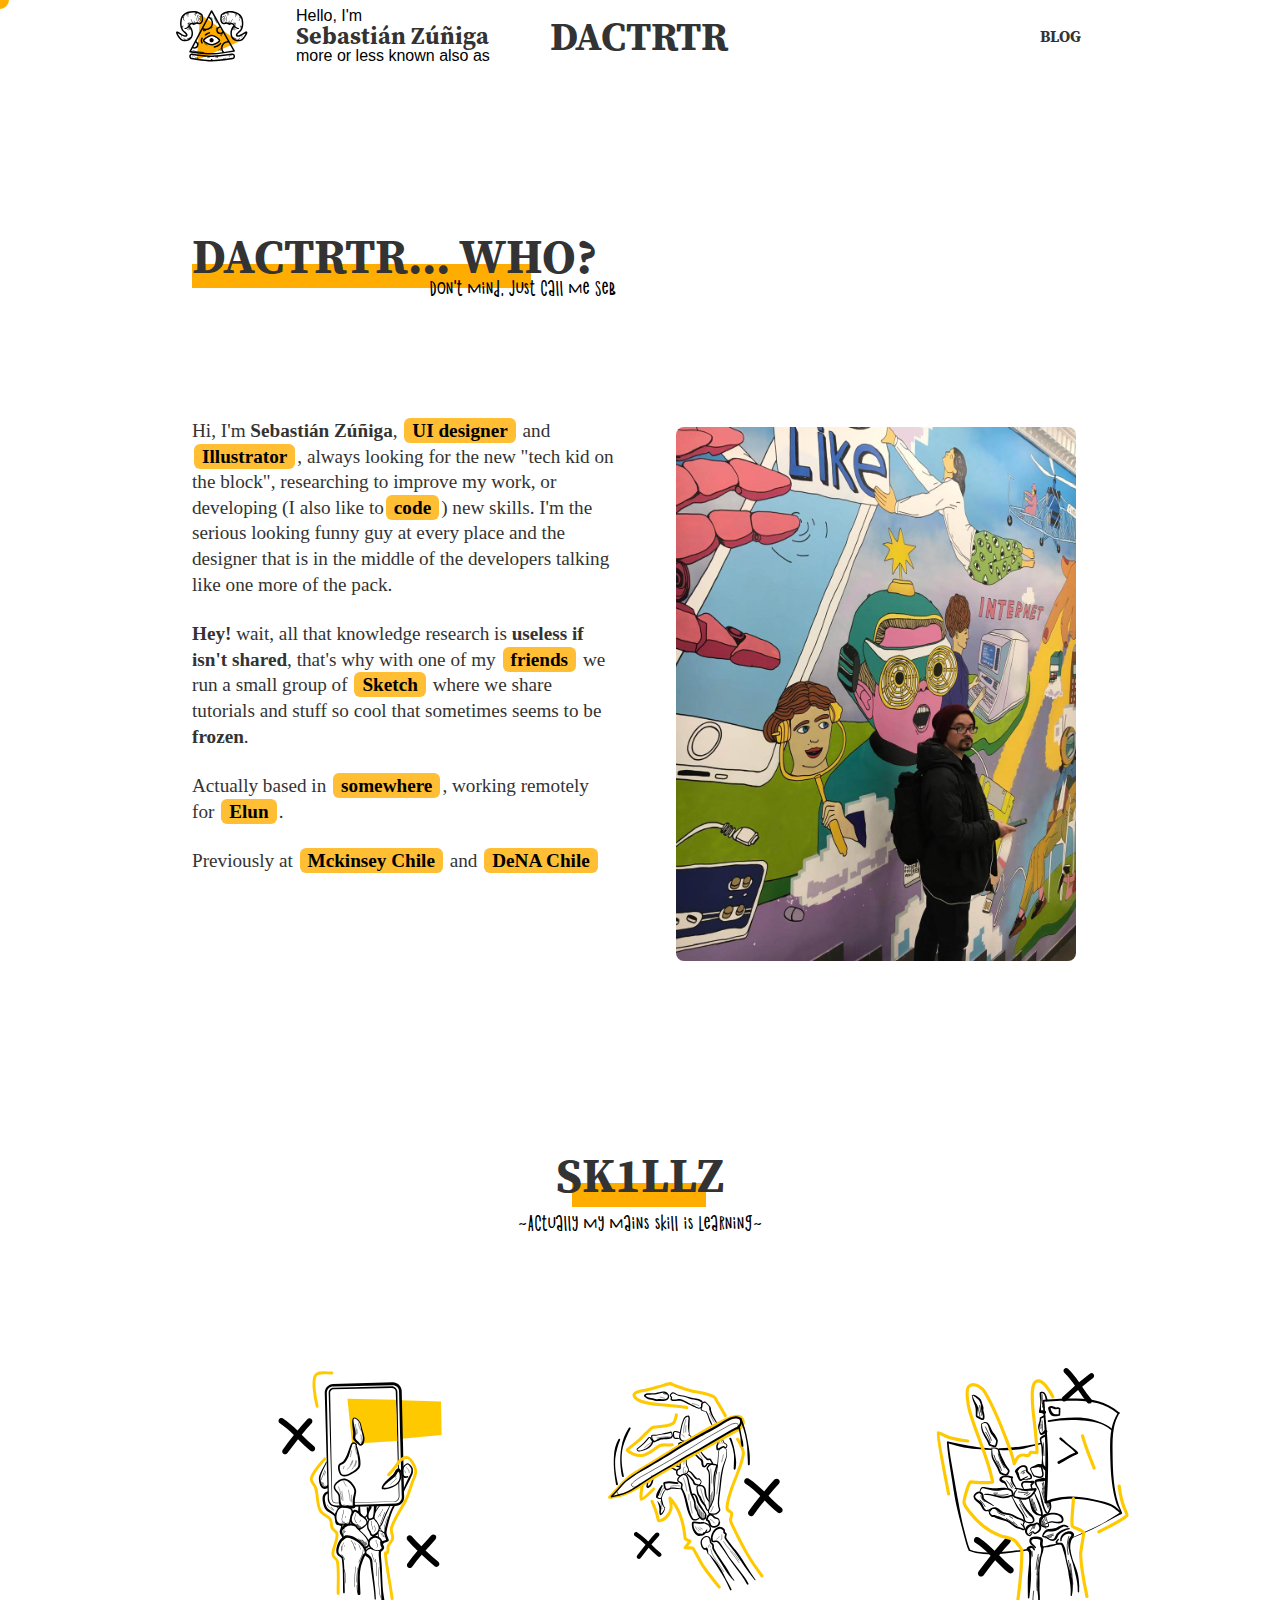
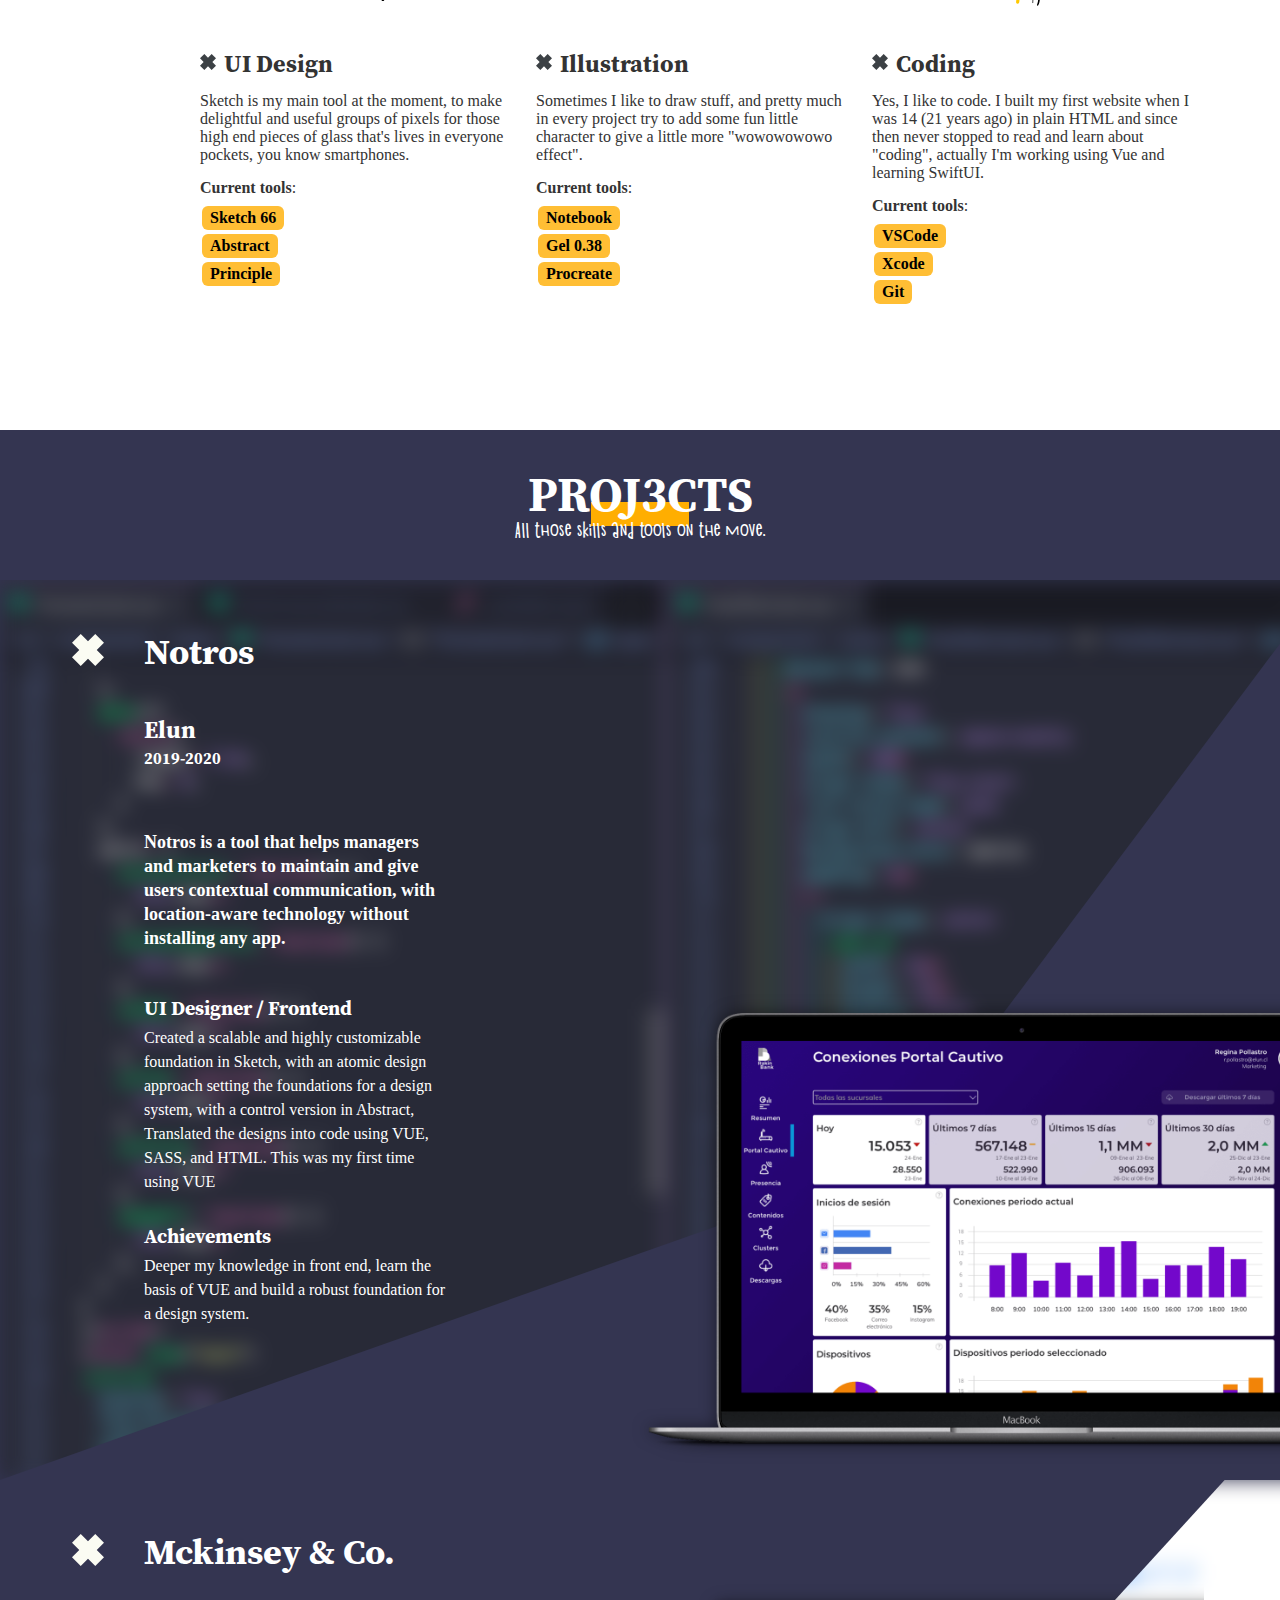
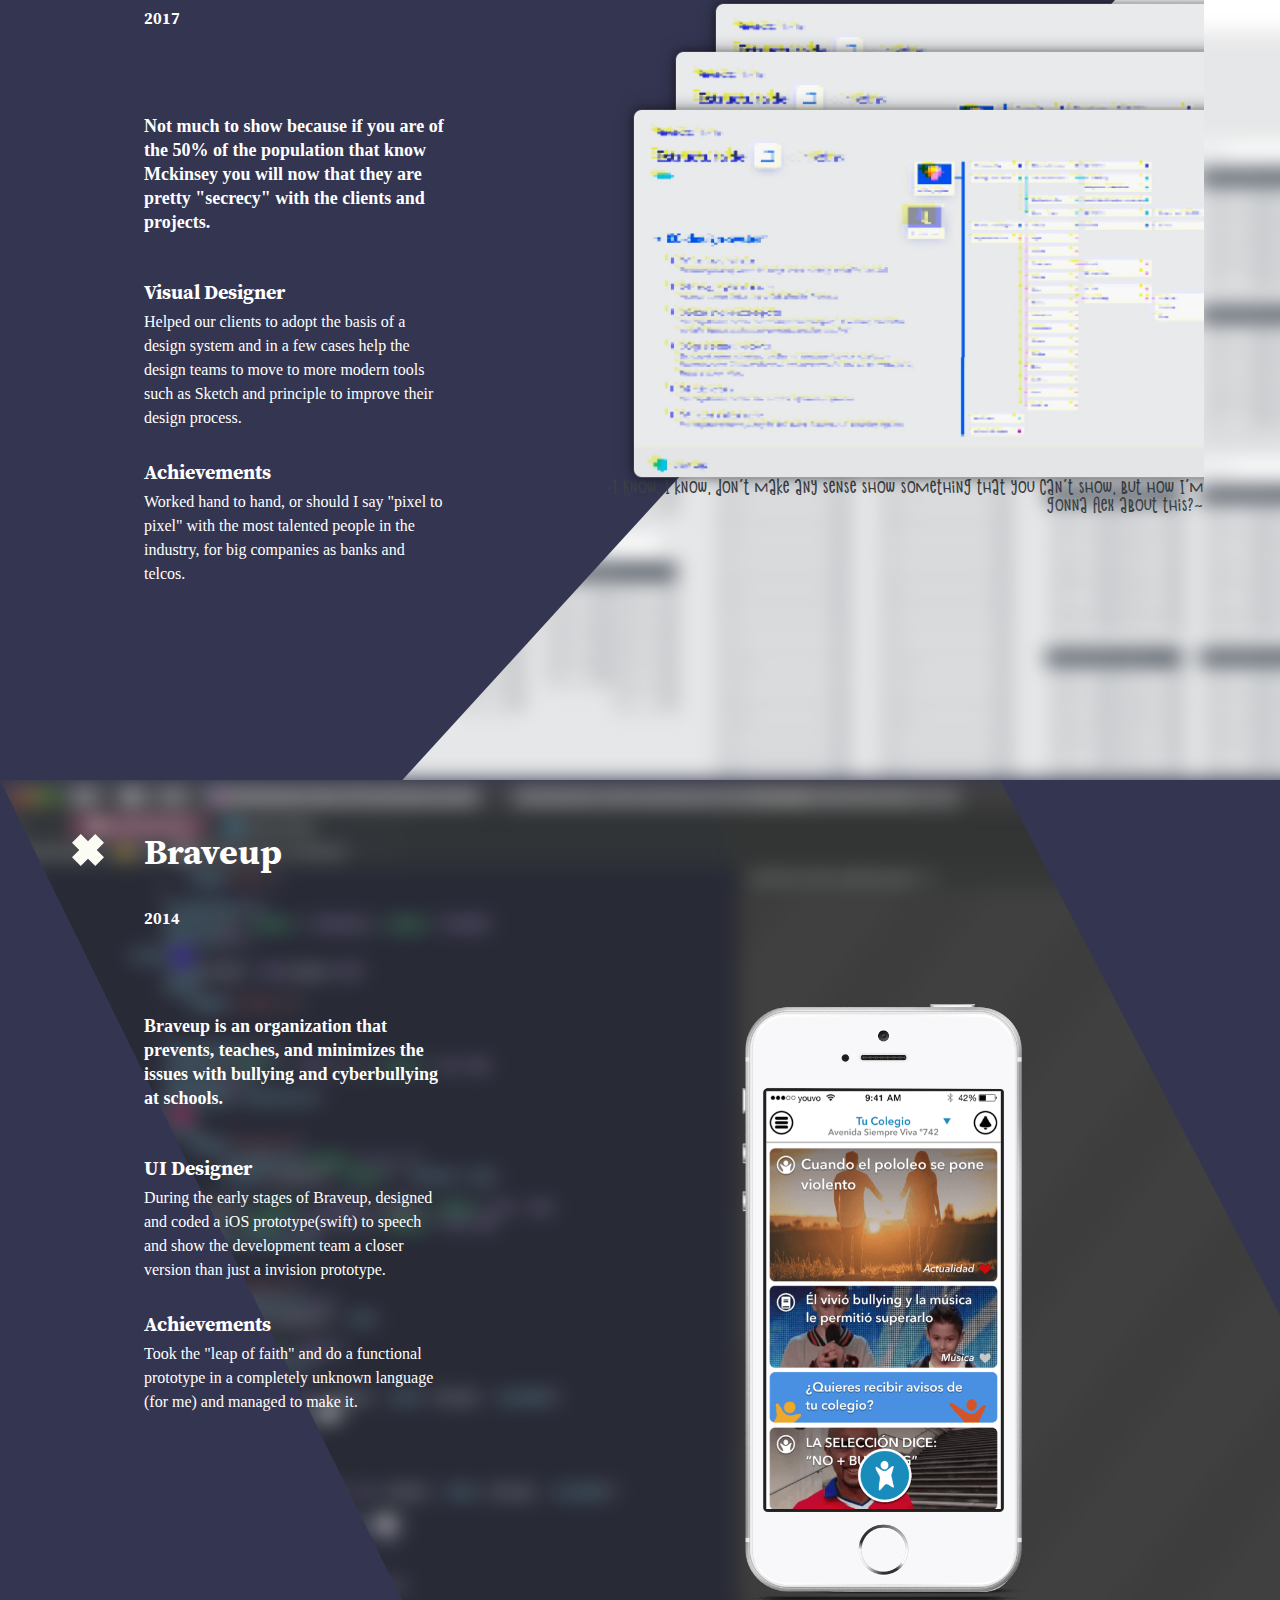
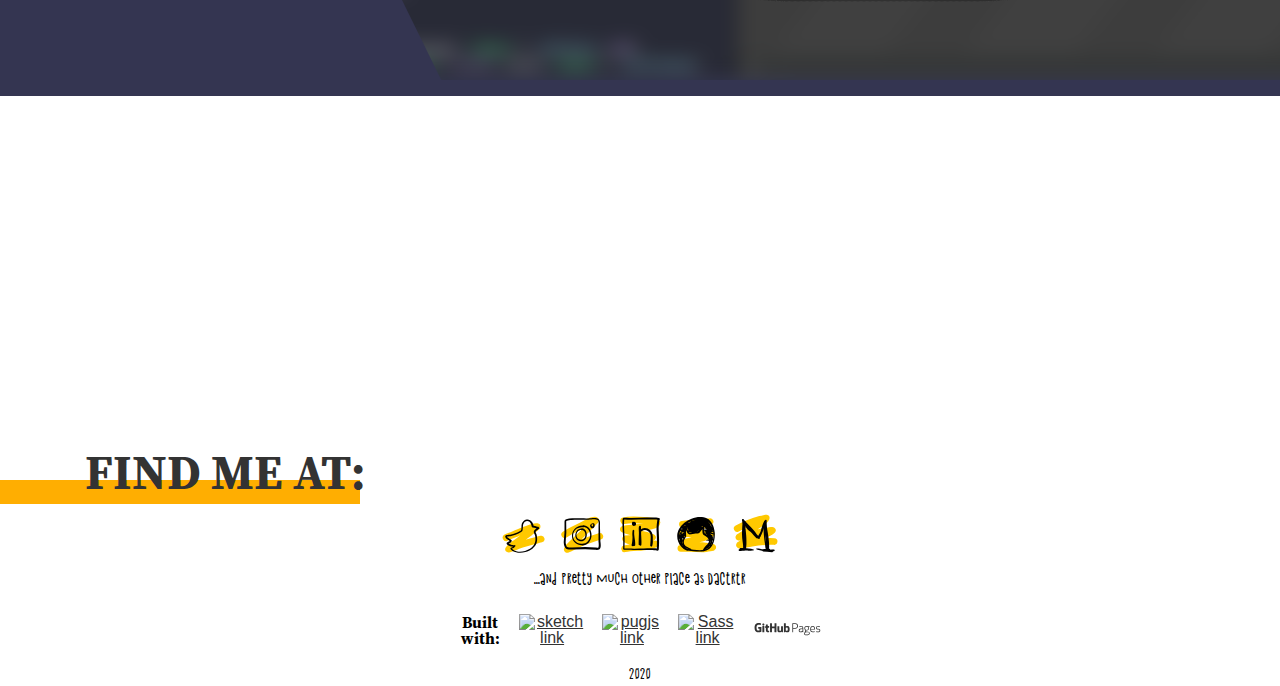
==== commit 977f1cf8: "hotjar added" ====
--- a/index.html
+++ b/index.html
@@ -183,7 +183,18 @@
       </div>
     </footer>
     <script src="https://cdnjs.cloudflare.com/ajax/libs/gsap/3.4.2/gsap.min.js"></script>
-    <script src="https://cdnjs.cloudflare.com/ajax/libs/gsap/3.4.2/ScrollTrigger.min.js"></script>
+    <script src="https://cdnjs.cloudflare.com/ajax/libs/gsap/3.4.2/ScrollTrigger.min.js"></script><!-- Hotjar Tracking Code for https://dactrtr.rocks/portfolio/ -->
+    <script>
+      (function(h,o,t,j,a,r){
+      h.hj=h.hj||function(){(h.hj.q=h.hj.q||[]).push(arguments)};
+      h._hjSettings={hjid:1968811,hjsv:6};
+      a=o.getElementsByTagName('head')[0];
+      r=o.createElement('script');r.async=1;
+      r.src=t+h._hjSettings.hjid+j+h._hjSettings.hjsv;
+      a.appendChild(r);
+      })(window,document,'https://static.hotjar.com/c/hotjar-','.js?sv=');
+      
+    </script>
     <script src="crazycode.js"></script>
   </body>
 </html>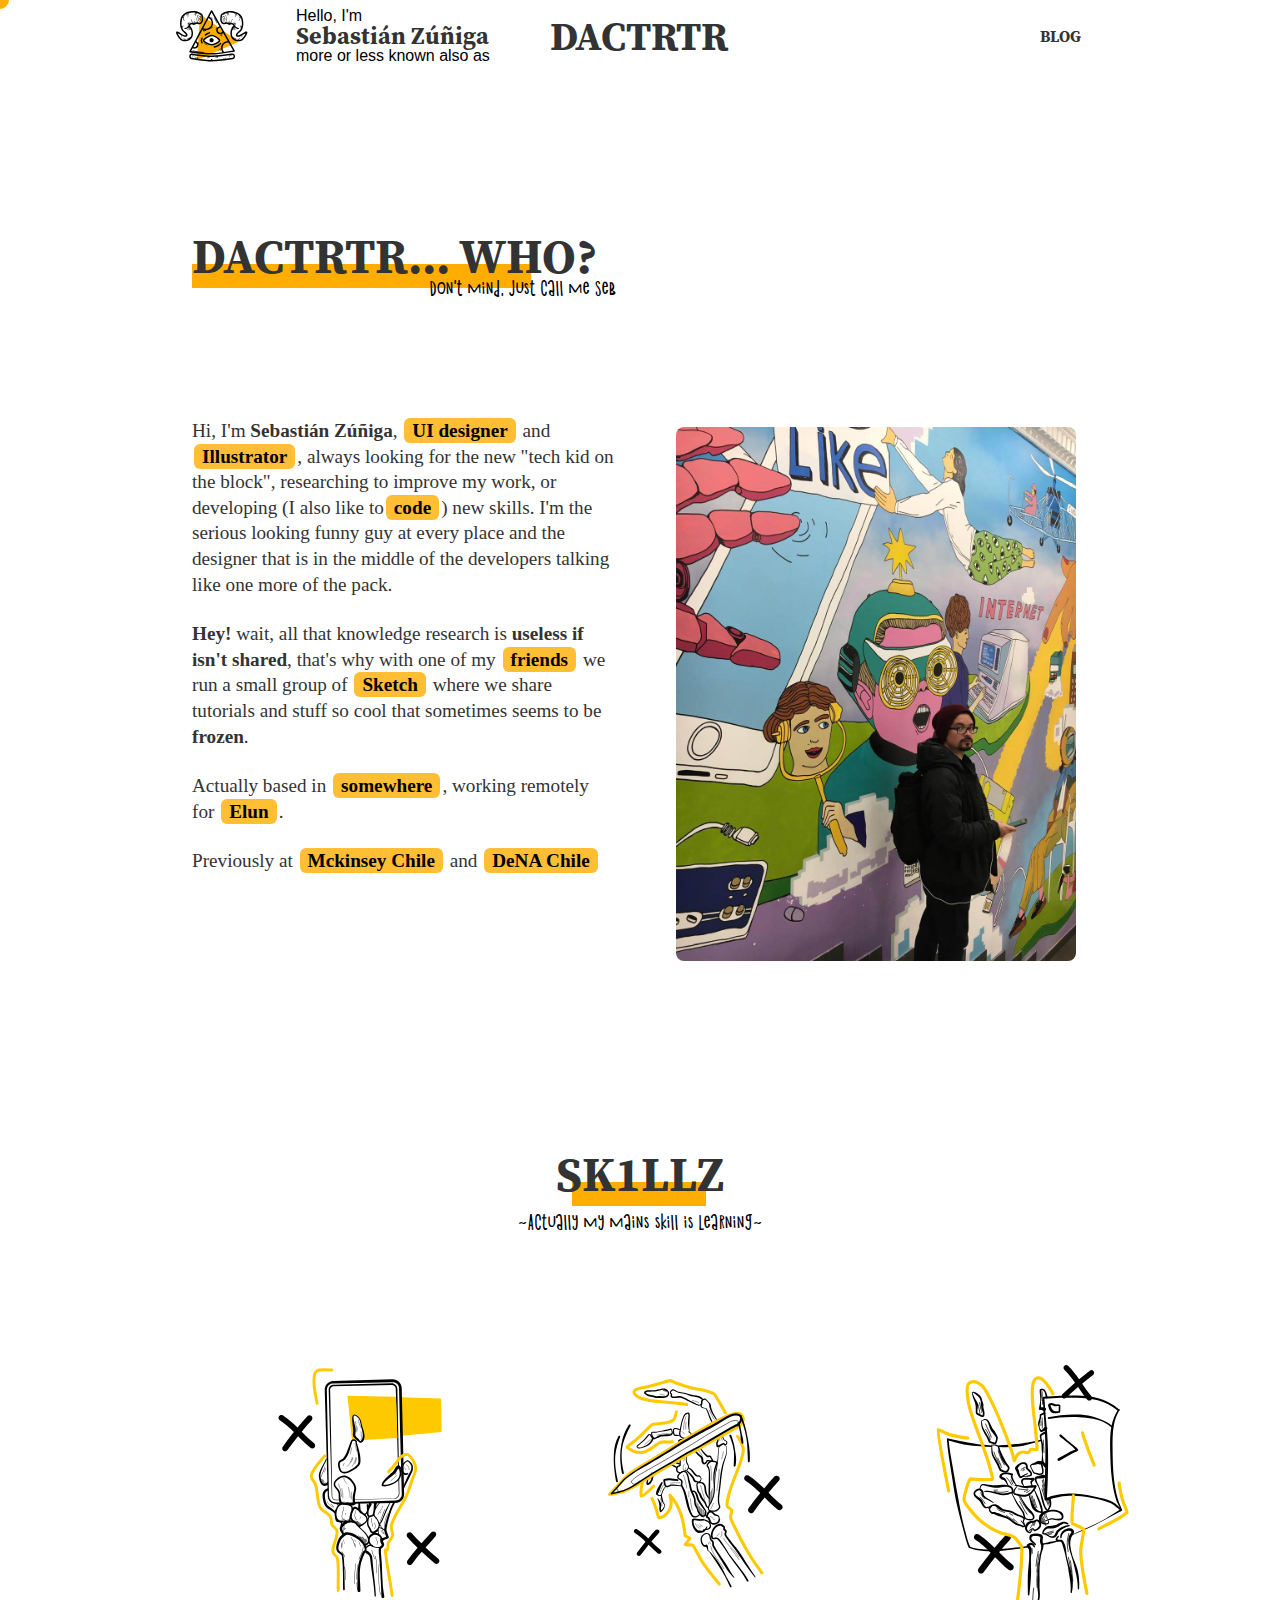
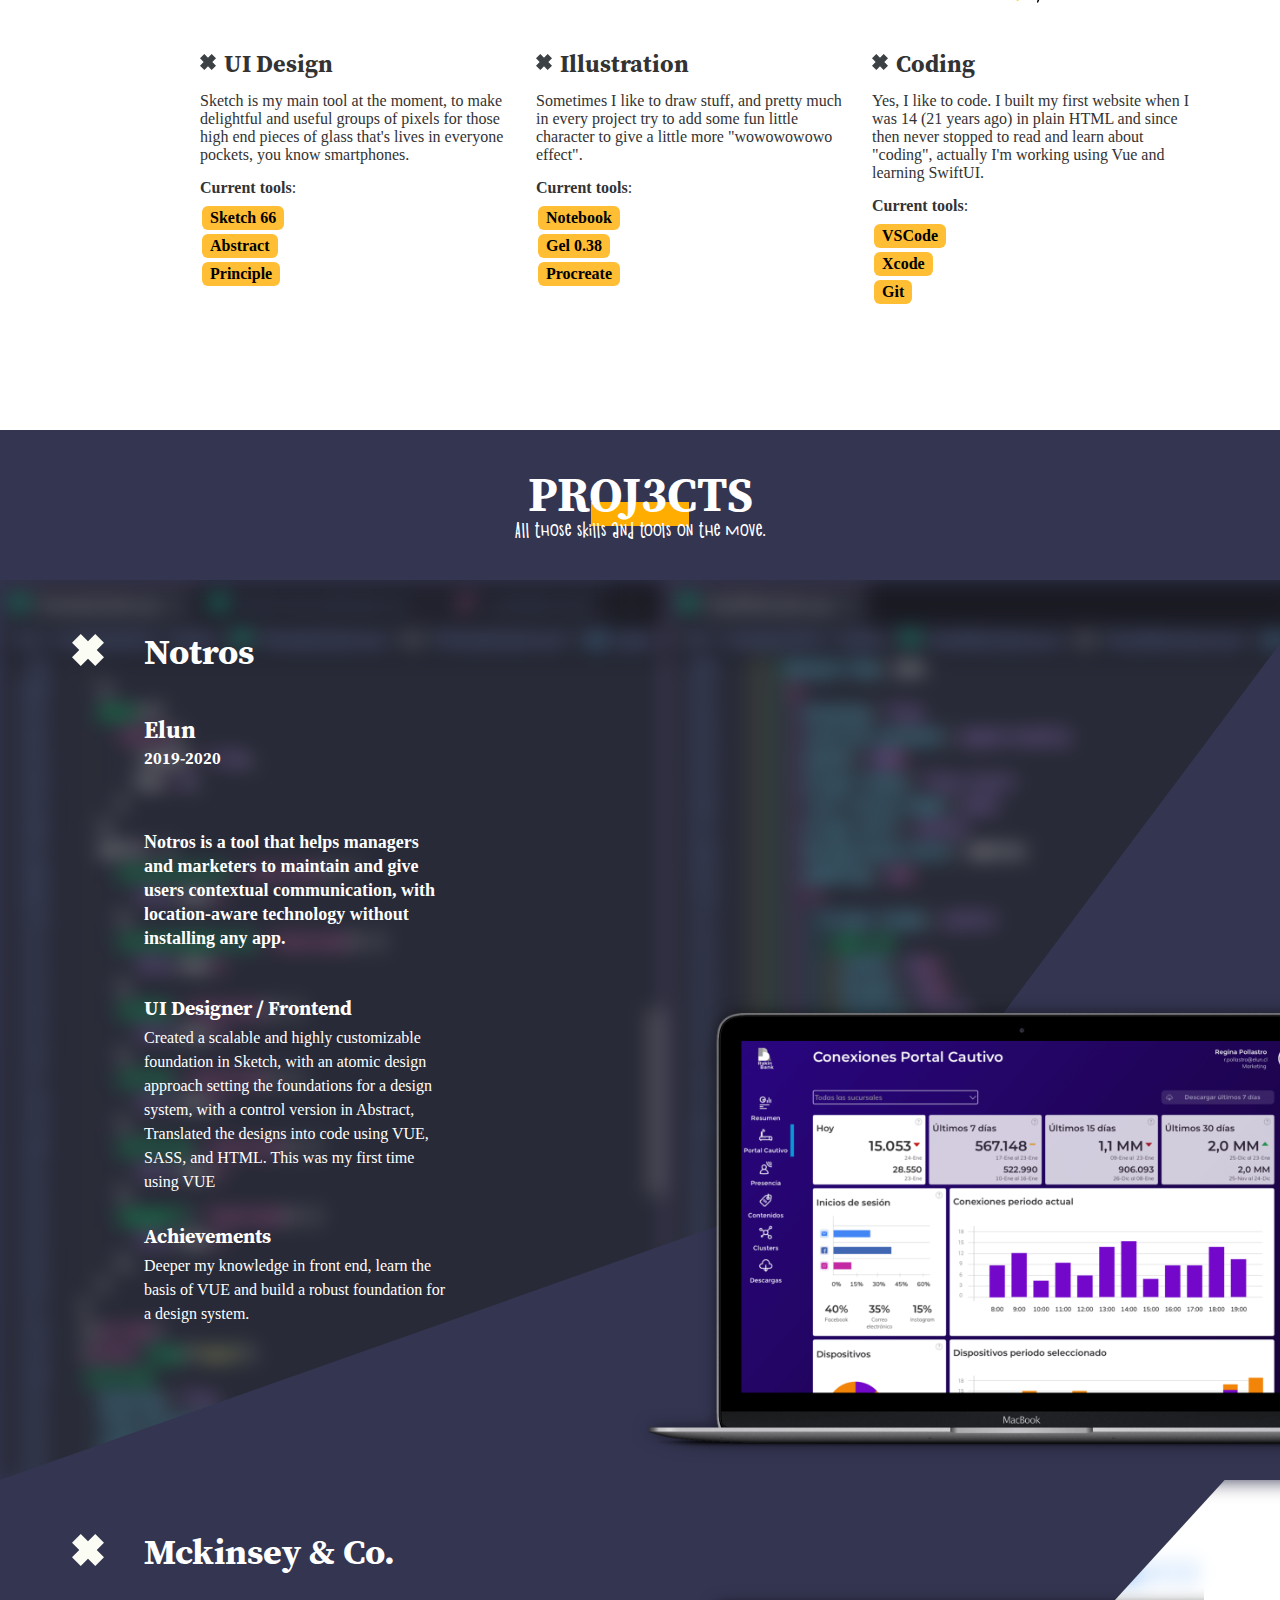
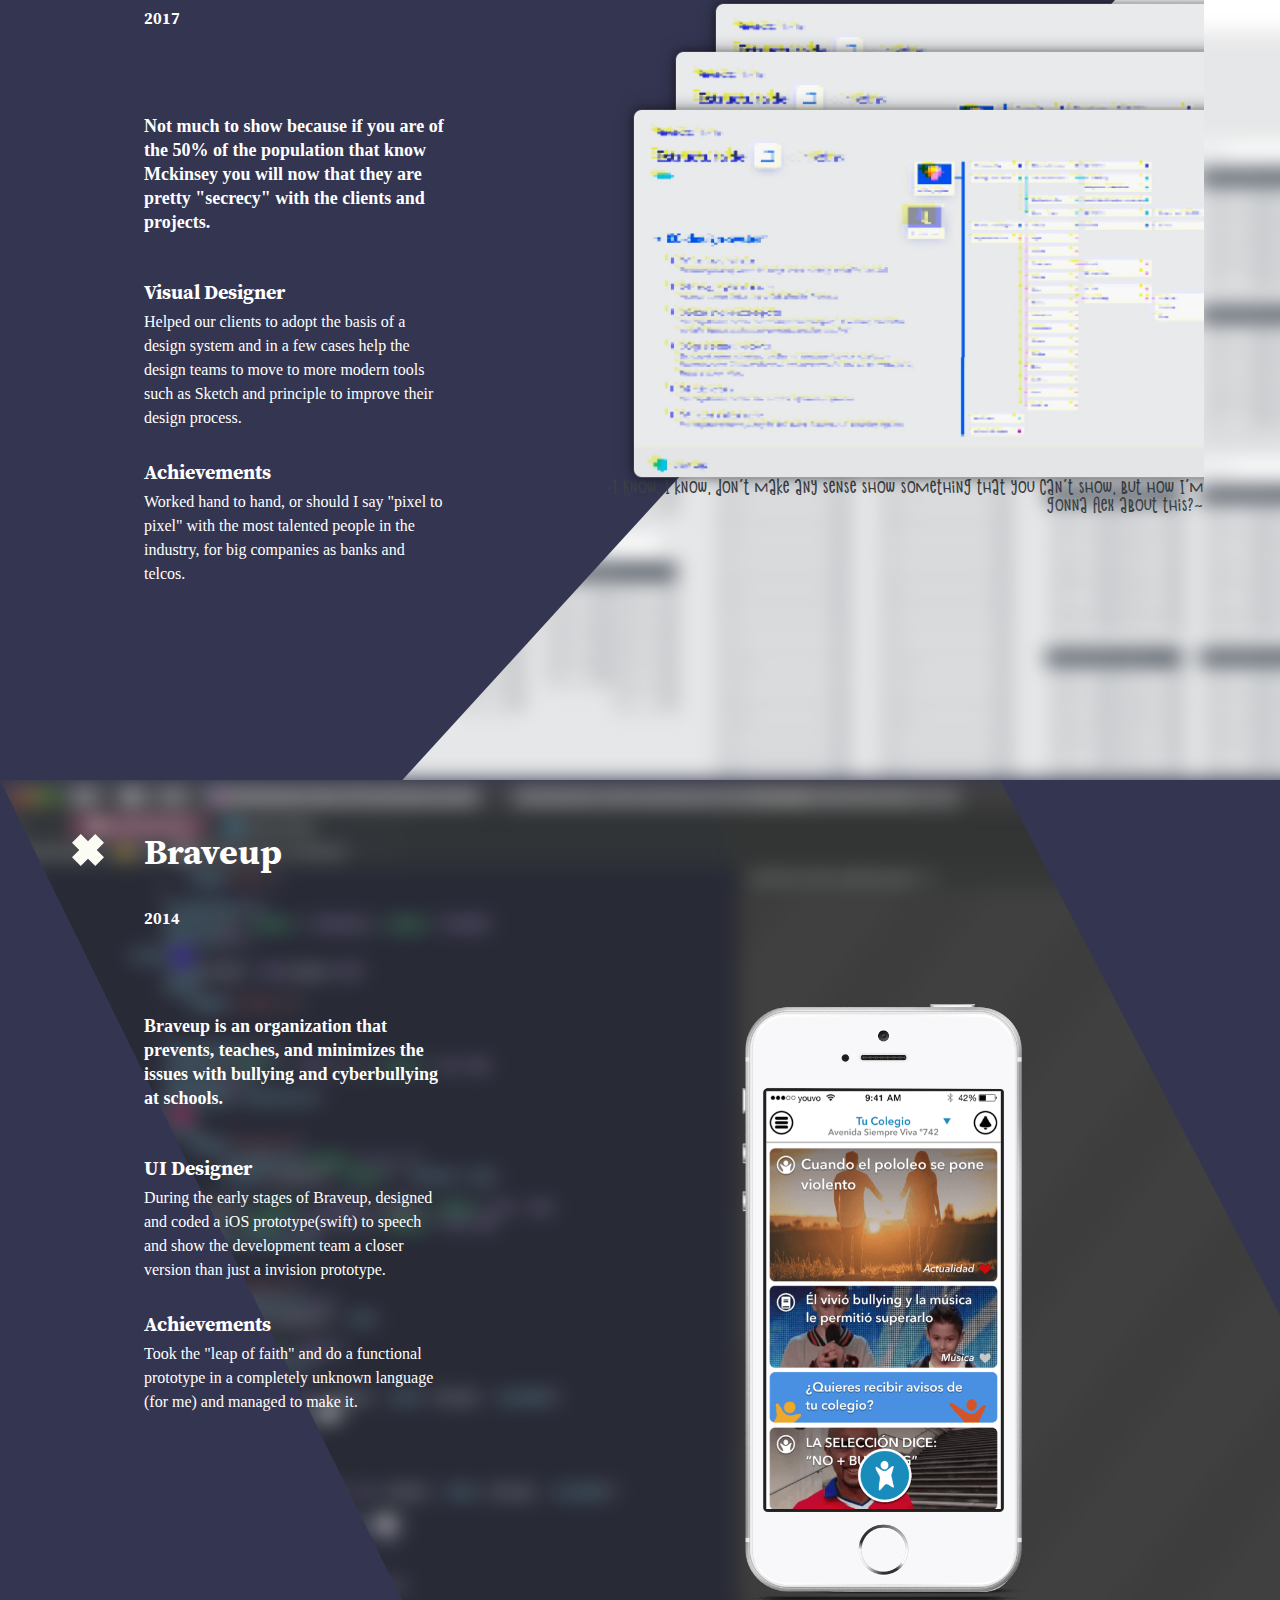
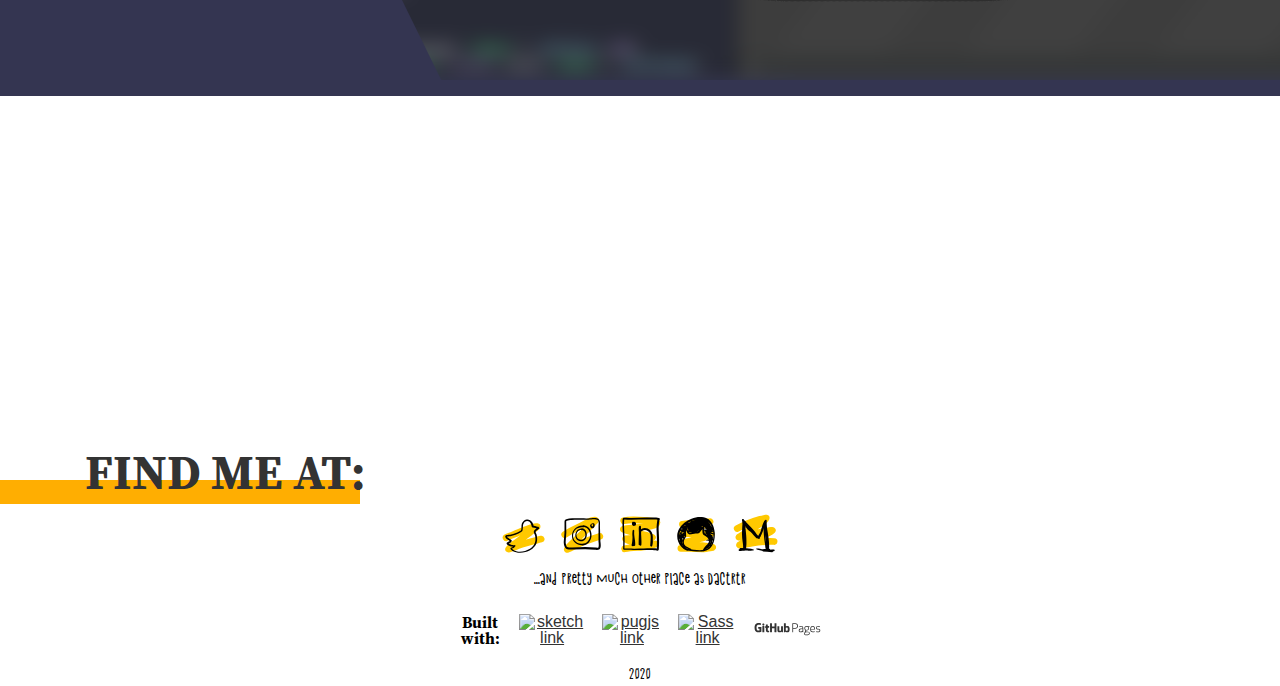
==== commit 824f1a5e: "Pug domination over SVG" ====
--- a/index.html
+++ b/index.html
@@ -1,6 +1,16 @@
 <!DOCTYPE html >
 <html lang="en">
   <head>
+    <script>
+      (function(h,o,t,j,a,r){
+      h.hj=h.hj||function(){(h.hj.q=h.hj.q||[]).push(arguments)};
+      h._hjSettings={hjid:1968811,hjsv:6};
+      a=o.getElementsByTagName('head')[0];
+      r=o.createElement('script');r.async=1;
+      r.src=t+h._hjSettings.hjid+j+h._hjSettings.hjsv;
+      a.appendChild(r);
+      })(window,document,'https://static.hotjar.com/c/hotjar-','.js?sv=');
+    </script>
     <title>How Dactrtr rocks?</title>
     <meta name="title" content="How Dactrtr Rocks"/>
     <meta name="description" content="Hi, I'm Sebastián Zúñiga, UI designer and illustrator, this is my portfolio, kinda."/>
@@ -70,19 +80,297 @@
       </div>
       <div class="skills">
         <ul class="skill-list">
-          <li class="skill"> <img class="img" src="img/ui.svg" alt="Skeleton hand with a phone illustration"/>
+          <li class="skill"> 
+            <div class="img">
+              <svg width="1250px" height="1250px" viewbox="0 0 1250 1250" version="1.1" xmlns="http://www.w3.org/2000/svg" xmlns:xlink="http://www.w3.org/1999/xlink">
+                <title>illu/ui</title>
+                <g id="illu/ui" stroke="none" stroke-width="1" fill="none" fill-rule="evenodd">
+                  <g id="Group-43" transform="translate(197.000000, 25.000000)">
+                    <path id="Combined-Shape" d="M257.76,457.92 L261.6,584.64 L261.6,668.16 L273.6,688.8 L293.76,699.36 L315.36,700.8 L327.84,705.12 L370.56,705.12 L386.4,722.88 L392.64,732 L403.2,725.76 L425.28,739.2 L425.28,697.92 L511.68,696.96 L508.8,712.32 L511.68,725.76 L530.88,696.96 L610.56,692.64 L590.88,732 L569.76,808.32 L561.6,836.16 L565.44,862.08 L569.76,882.24 L550.56,888.96 L543.36,893.28 L550.56,915.84 L544.8,925.92 L530.88,942.72 L536.64,1020.48 L543.36,1112.16 L543.36,1169.76 L534.72,1194.24 L530.88,1182.72 L528.48,1188.96 L523.2,1169.76 L519.84,1191.36 L514.08,1179.36 L508.8,1186.08 L493.44,1062.72 L483.84,983.04 L470.4,965.28 L456.96,948.96 L444.96,970.08 L426.24,1019.04 L420.96,1065.12 L421.92,1158.72 L414.72,1166.88 L407.04,1140.48 L394.08,1171.2 L377.76,1135.2 L365.76,1174.08 L351.84,1141.92 L344.64,1152.96 L337.44,975.36 L307.68,942.72 L318.24,900.48 L342.24,866.88 L325.44,828.96 L333.12,817.44 L350.4,798.72 L328.32,798.72 L304.32,789.6 L300,757.44 L273.6,732 L246.24,705.12 L238.08,644.16 L259.2,631.2 L257.76,596.16 C253.92,600.96 248,604.48 240,606.72 C232,608.96 225.28,600.32 219.84,580.8 L219.84,580.8 L217.44,540 L236.16,502.08 L257.76,457.92 Z M475.68,906.72 L464.64,915.84 L453.12,922.56 L458.4,935.04 L467.52,927.36 L485.28,920.16 L475.68,906.72 Z M467.04,749.28 L460.32,754.08 L454.08,763.68 L464.64,776.16 L464.64,791.52 L446.4,809.76 L423.36,823.68 L434.88,836.16 L461.76,866.88 L474.24,883.68 L485.28,873.12 L497.28,857.76 L489.12,853.92 L481.92,840.96 L470.4,816.48 L468.96,787.68 L476.64,773.76 L470.4,765.12 L467.04,749.28 Z M679.2,478.56 L682.08,482.88 L695.52,492 L701.76,518.88 L679.2,573.6 L650.88,623.52 L653.76,495.36 L665.28,484.32 L679.2,478.56 Z" fill="#FFFFFF"></path>
+                    <path id="Fill-1" d="M321.23136,794.90304 C321.32736,794.74944 321.41376,794.59584 321.50976,794.44224" fill="#FFC900"></path>
+                    <path id="Fill-2" d="M294.68832,755.69568 C294.37152,754.95648 293.99712,754.22688 293.57472,753.52608 C288.76512,745.77888 280.49952,741.06528 272.10912,736.36128 C265.98432,732.92448 259.69632,729.63168 254.32032,725.46528 C247.70592,720.33888 242.49312,713.96448 239.67072,705.61248 C235.58976,693.07488 230.14656,673.65408 231.38496,657.11328 C232.37376,643.80768 237.52032,632.31648 249.46272,626.20128 C253.09152,624.33888 257.14272,622.80288 261.21312,622.41888 C264.39072,622.12128 267.57792,622.45728 270.65952,623.74368 C273.63552,624.95328 275.06592,628.35168 273.85632,631.32768 C272.63712,634.30368 269.23872,635.73408 266.27232,634.51488 C264.63072,633.86208 262.91232,633.92928 261.24192,634.26528 C259.04352,634.70688 256.90272,635.66688 254.92512,636.70368 C246.93792,640.91808 244.15392,649.00128 243.56832,657.95808 C242.58912,672.92448 247.80192,690.39648 251.55552,701.70528 C253.48512,707.73408 257.41152,712.13088 261.99072,716.01888 C275.05632,727.10688 293.20992,734.38368 301.06272,749.21568 L295.92672,741.88128 C295.99392,741.50688 296.06112,741.13248 296.13792,740.76768 C298.46112,729.14208 303.53952,718.35168 310.91232,710.62368 C288.84192,696.54048 278.64672,670.99488 268.21152,647.96448 C267.77952,647.00448 268.20192,645.86208 269.17152,645.43008 C270.13152,644.98848 271.27392,645.42048 271.71552,646.38048 C281.87232,668.81568 291.59712,693.84288 313.16832,707.50368 C313.36992,707.63808 313.53312,707.79168 313.67712,707.97408 L296.13792,740.76768 C300.14112,720.71328 312.38112,703.11648 330.42912,699.48768 C333.23232,698.95008 336.14112,698.89248 339.09792,699.17088 C344.81952,699.69888 350.73312,701.46528 356.17632,701.98368 C373.93632,703.60608 383.44992,709.37568 387.92352,717.35328 C389.19072,719.61888 390.04512,722.10528 390.54432,724.79328 C392.54112,722.55648 394.91232,720.82848 397.70592,719.81088 C402.62112,718.08288 409.43712,719.98368 416.24352,724.83168 C416.97312,725.35008 417.71232,725.90688 418.46112,726.49248 C418.48992,716.68128 419.98752,704.93088 420.09312,699.36288 C419.99712,697.10688 421.73472,695.20608 423.98112,695.10048 C426.22752,694.99488 428.13792,696.73248 428.24352,698.97888 C428.88672,704.71008 429.45312,717.16128 430.30752,727.08768 C430.67232,731.29248 430.90272,734.97888 431.74752,737.05248 C432.40992,739.03008 433.74432,740.76768 435.28032,742.37088 C437.34432,744.53088 439.60032,746.54688 441.57792,748.39008 C446.21472,752.62368 449.58432,755.79168 453.17472,755.31168 C456.44832,754.87968 459.11712,751.56768 462.38112,745.46208 C463.14912,743.92608 463.68672,742.18848 464.03232,740.32608 C464.17632,738.77088 464.34912,737.23488 464.56032,735.69888 C464.62752,734.39328 464.64672,733.05888 464.62752,731.70528 C464.50272,723.55488 463.01472,714.82848 462.91872,708.35808 C462.90912,706.43808 464.45472,704.86368 466.38432,704.85408 C468.30432,704.84448 469.87872,706.39968 469.87872,708.32928 C469.87872,710.09568 469.95552,712.02528 470.08992,714.07008 C471.51072,710.19168 473.13312,706.30368 474.93792,702.36768 C476.99232,698.66208 481.66752,697.31808 485.37312,699.36288 C489.07872,701.41728 490.42272,706.09248 488.37792,709.80768 C483.29952,717.49728 478.91232,725.01408 476.13792,733.15488 C474.73632,737.25408 473.66112,741.43008 473.14272,745.81728 C472.65312,750.01248 472.66272,754.36128 473.07552,758.89248 C473.56512,763.18368 476.32992,765.24768 479.66112,765.71808 C483.83712,763.14528 487.83072,762.12768 491.60352,762.22368 C492.71712,761.36928 493.70592,760.38048 494.49312,759.28608 C496.03872,757.08768 497.60352,747.48768 498.95712,736.68768 C499.42752,733.01088 499.78272,729.21888 500.07072,725.49408 C500.94432,713.89728 501.17472,703.12608 501.36672,699.09408 C501.93312,694.88928 505.80192,691.93248 509.99712,692.49888 C514.20192,693.06528 517.15872,696.93408 516.59232,701.12928 C515.85312,704.49888 513.94272,712.63008 511.87872,722.01888 C517.04352,713.01408 523.13952,704.77728 528.23712,698.23968 C528.88032,697.40448 530.08992,697.26048 530.92512,697.91328 C531.76032,698.55648 531.91392,699.76608 531.26112,700.60128 C523.81152,710.17248 514.09632,723.44928 508.65312,737.39808 C507.71232,742.16928 506.82912,746.76768 505.93632,750.72288 C505.46592,752.80608 504.99552,754.73568 504.52512,756.44448 C504.48672,760.57248 505.10112,764.63328 506.57952,768.53088 C512.30112,773.26368 517.17792,779.93568 520.95072,785.93568 C523.75392,790.32288 526.00992,794.57568 527.69952,798.71328 C528.39072,799.95168 529.07232,801.12288 529.74432,802.12128 C530.24352,802.87968 530.71392,803.53248 531.17472,804.02208 C531.35712,804.21408 531.61632,804.42528 531.76032,804.53088 C532.22112,804.41568 532.67232,804.25248 533.10432,804.05088 C533.68032,802.52448 534.35232,801.00768 535.09152,799.51008 C538.19232,793.21248 542.39712,787.20288 545.05632,781.30848 C551.92992,766.12128 556.27872,750.15648 563.47872,735.03648 C568.48032,724.52448 575.27712,714.82848 580.26912,704.28768 C580.64352,703.39488 581.01792,702.50208 581.39232,701.60928 C581.46912,701.39808 581.58432,701.22528 581.72832,701.06208 C582.42912,699.43008 583.07232,697.77888 583.65792,696.08928 C584.00352,695.09088 585.09792,694.56288 586.09632,694.90848 C587.10432,695.25408 587.63232,696.34848 587.28672,697.35648 C586.30752,700.15968 585.16512,702.88608 583.89792,705.56448 C573.05952,731.42688 560.26272,756.05088 550.17312,782.25888 C548.41632,786.81888 546.03552,794.30688 542.41632,800.01888 C540.65952,802.78368 538.59552,805.13568 536.23392,806.67168 C535.50432,808.78368 534.99552,810.92448 534.81312,813.12288 C537.48192,823.74048 545.55552,833.25408 555.30912,838.13088 C555.36672,835.47168 555.64512,832.75488 556.20192,829.96128 C556.60512,827.95488 557.03712,825.89088 557.49792,823.76928 C557.40192,823.80768 557.31552,823.83648 557.20992,823.84608 C556.68192,823.89408 556.21152,823.50048 556.16352,822.97248 C554.08992,800.77728 563.14272,775.91328 572.66592,755.96448 C572.88672,755.48448 573.46272,755.28288 573.94272,755.51328 C574.42272,755.74368 574.62432,756.31008 574.39392,756.79008 C565.19712,776.07648 556.37472,800.01888 557.97792,821.57088 L556.20192,829.96128 C560.91552,806.58528 569.33472,775.24128 580.00032,746.45088 C587.38272,726.53088 595.84992,707.83968 604.76832,693.77568 C605.96832,691.81728 608.53152,691.20288 610.48992,692.40288 C612.43872,693.60288 613.05312,696.16608 611.85312,698.12448 C603.61632,711.98688 596.05152,730.34208 589.40832,749.80128 C579.69312,778.29408 572.06112,809.17728 567.96192,832.19808 C566.95392,837.72768 567.39552,842.85408 568.51872,847.82688 C570.41952,856.22688 574.23072,864.22368 577.34112,872.79648 C577.47552,873.16128 578.69472,876.29088 579.07872,877.57728 C580.45152,882.19488 576.98592,884.87328 576.41952,885.21888 C569.46912,889.50048 560.16672,890.71008 553.08192,895.05888 C551.17152,896.23008 549.47232,897.69888 548.20512,899.77248 C549.70272,905.05248 553.30272,907.96128 554.85792,916.55328 C555.09792,917.79168 555.25152,918.88608 554.99232,919.91328 C554.73312,920.95008 554.39712,922.01568 553.54272,922.98528 C552.97632,925.33728 551.85312,927.45888 550.29792,929.40768 C548.39712,931.77888 545.77632,933.90048 543.22272,936.10944 C541.08192,937.96224 538.69152,939.69984 538.44192,942.68544 C537.82752,949.94304 537.86592,957.39264 538.24032,964.92864 C539.14272,982.86144 541.91712,1001.22624 542.61792,1018.57344 C544.08672,1053.21024 544.73952,1087.79904 547.06272,1122.31094 C547.52352,1129.20374 548.07072,1136.08694 548.81952,1142.96054 C550.56672,1158.98304 553.12032,1174.84224 555.72192,1190.79744 C556.16352,1195.01194 553.11072,1198.79434 548.89632,1199.24554 C544.68192,1199.69674 540.88992,1196.63434 540.44832,1192.41984 C540.05472,1183.68384 539.83392,1175.00544 539.55552,1166.27904 C539.27712,1157.57184 539.11392,1148.89344 538.74912,1140.20534 C538.22112,1128.07094 537.43392,1115.94614 536.78112,1103.82134 C535.24512,1075.59744 533.68032,1047.37344 532.05792,1019.10144 C531.04992,1001.78304 527.95872,983.49504 526.73952,965.61024 C526.19232,957.54624 526.01952,949.56864 526.54752,941.77344 C526.70112,939.43104 527.32512,937.33824 528.25632,935.41824 L528.19872,935.42784 C527.27712,935.55264 526.35552,935.66784 525.42432,935.75424 C524.19552,935.85984 522.95712,935.92704 521.71872,935.95584 C517.97472,936.03264 514.21152,935.73504 510.51552,935.07264 C506.74272,934.39008 503.02752,933.34368 499.45632,931.92288 C497.28672,931.05888 495.17472,930.06048 493.12032,928.93728 L493.11072,928.92768 C491.87232,929.29248 490.49952,929.16768 489.29952,928.46688 C483.01152,924.40608 474.83232,926.18208 468.80352,930.73248 C465.79872,932.99808 463.28352,935.93664 461.70912,939.24864 C461.97792,942.23424 461.92992,945.17184 461.52672,948.03264 C463.19712,949.21344 465.35712,950.83584 465.68352,951.04704 C475.42752,957.43104 481.88832,962.22144 486.11232,968.33664 C490.52832,974.72064 492.74592,982.46784 493.47552,994.82304 C494.65632,1012.81344 496.25952,1030.79424 498.16992,1048.74624 C501.04032,1075.77984 504.45792,1102.76544 507.09792,1129.78934 C508.99872,1149.19104 510.58272,1168.59264 511.33152,1188.03264 C511.41792,1189.84704 510.01632,1191.38304 508.21152,1191.46944 C506.39712,1191.55584 504.86112,1190.15424 504.77472,1188.33984 C503.68032,1169.06304 501.83712,1149.82464 499.55232,1130.60534 C496.34592,1103.68694 492.40992,1076.80704 488.65632,1049.91744 C486.14112,1031.89824 483.64512,1013.90784 481.70592,995.85024 C480.64032,986.51904 478.88352,980.72064 475.39872,975.96864 C471.79872,971.06304 466.44192,967.29984 458.46432,962.07744 C458.28192,961.95264 457.27392,961.22304 456.17952,960.40704 C454.06752,962.91264 452.13792,966.69504 450.17952,970.72704 C445.46592,980.42304 441.58752,991.97184 439.26432,997.83744 C431.83392,1016.73024 428.41632,1038.44544 427.41792,1060.89984 C425.92992,1094.69184 429.63552,1129.99094 430.35552,1160.09664 C430.37472,1164.33984 426.95712,1167.80544 422.72352,1167.82464 C418.48032,1167.85344 415.01472,1164.43584 414.99552,1160.20224 C415.31232,1129.88534 413.52672,1094.28864 415.49472,1060.29504 C416.87712,1036.49664 419.97792,1013.43744 427.71552,993.34464 C430.41312,986.26944 435.20352,971.31264 440.97312,960.48384 C444.54432,953.78304 448.75872,948.63744 452.81952,946.41984 C453.25152,940.42944 451.71552,934.14048 448.85472,927.84288 C448.03872,927.43968 447.32832,926.81568 446.80992,925.99008 C446.10912,924.88608 445.87872,923.61888 446.06112,922.41888 C440.08992,911.99328 430.71072,901.85568 419.96832,893.08128 C408.37152,883.61568 395.09472,875.86848 382.52832,871.29888 C372.96672,867.81408 363.87552,866.14368 356.38752,867.56448 C355.71552,867.68928 354.87072,868.25568 353.81472,868.89888 C350.98272,870.61728 347.60352,873.20928 344.30112,875.94528 C339.03072,880.32288 333.95232,885.05568 331.98432,887.56128 C326.10912,894.95328 319.29312,909.83328 316.24992,923.92608 C314.24352,933.21888 313.55232,942.16704 316.81632,947.98464 C318.64992,951.23904 321.55872,953.54304 324.57312,955.73184 C328.49952,958.59264 332.59872,961.26144 335.72832,964.67904 C338.83872,968.07744 341.15232,972.11904 341.74752,977.52384 C343.84032,995.06304 344.91552,1012.82304 345.64512,1030.67904 C347.32512,1071.84384 346.62432,1113.54614 348.07392,1154.21184 C348.16032,1156.61184 346.27872,1158.62784 343.86912,1158.71424 C341.46912,1158.79104 339.45312,1156.90944 339.36672,1154.50944 C338.01312,1113.87254 339.20352,1072.17984 337.21632,1031.05344 C336.37152,1013.44704 334.84512,995.96544 332.49312,978.70464 C332.03232,975.57504 330.55392,973.29984 328.67232,971.38944 C325.86912,968.54784 322.19232,966.47424 318.70752,964.14144 C314.33952,961.22304 310.26912,957.95904 307.50432,953.47584 C302.83872,945.92064 302.29152,934.07328 304.47072,921.62208 C307.33152,905.31168 314.77152,888.03168 321.21312,879.30528 C323.40192,876.38688 328.92192,870.77088 334.86432,865.62528 C333.40512,862.54368 331.84992,859.43328 330.38112,856.27488 C327.95232,852.60768 325.51392,849.11328 323.81472,845.29248 C322.24992,841.75968 321.27072,837.97728 321.28992,833.65728 C321.29952,830.21088 322.37472,826.54368 324.26592,822.89568 C325.21632,819.20928 326.77152,815.55168 327.84672,811.90368 C328.38432,810.10848 328.76832,808.31328 328.83552,806.52768 C328.89312,804.63648 327.11712,803.86848 325.12992,803.09088 C320.88672,801.44928 315.05952,800.80608 310.67232,799.62528 C307.16832,798.68448 304.47072,797.25408 303.09792,795.46848 C300.93792,792.68448 299.58432,789.64128 298.69152,786.45408 C297.54912,782.39328 297.25152,778.05408 297.08832,773.68608 L297.07872,773.67648 C296.88672,772.95648 296.69472,772.22688 296.52192,771.50688 C296.03232,769.43328 295.63872,767.33088 295.35072,765.21888 C294.91872,762.07008 294.70752,758.90208 294.68832,755.72448 L294.68832,755.69568 Z M527.10432,1019.71584 C523.68672,1070.18304 523.56192,1133.03414 534.58272,1182.16704 C534.69792,1182.68544 535.21632,1183.01184 535.72512,1182.89664 C536.24352,1182.78144 536.56992,1182.26304 536.45472,1181.75424 C525.47232,1132.78454 525.61632,1070.14464 529.01472,1019.84064 C529.05312,1019.31264 528.65952,1018.85184 528.13152,1018.82304 C527.59392,1018.78464 527.14272,1019.18784 527.10432,1019.71584 Z M410.99232,1115.86934 C410.56032,1128.86774 411.57792,1141.64534 412.89312,1154.55744 C412.95072,1155.08544 413.42112,1155.46944 413.94912,1155.41184 C414.47712,1155.36384 414.86112,1154.89344 414.80352,1154.36544 C413.49792,1141.53974 412.48032,1128.84854 412.91232,1115.93654 C412.92192,1115.40854 412.50912,1114.95734 411.98112,1114.93798 C411.45312,1114.92854 411.01152,1115.34134 410.99232,1115.86934 Z M403.51392,1018.72704 C400.31712,1053.90144 397.95552,1089.24864 399.49152,1124.57654 C399.51072,1125.10454 399.96192,1125.51734 400.48992,1125.48854 C401.01792,1125.46934 401.43072,1125.01814 401.41152,1124.49014 C399.87552,1089.25824 402.23712,1053.98784 405.42432,1018.89984 C405.47232,1018.37184 405.07872,1017.91104 404.55072,1017.86304 C404.02272,1017.81504 403.56192,1018.19904 403.51392,1018.72704 Z M346.85472,1035.80544 C350.39712,1058.66304 350.19552,1081.87584 351.91392,1104.90614 C351.95232,1105.43414 352.41312,1105.83734 352.94112,1105.78934 C353.46912,1105.75094 353.86272,1105.29014 353.82432,1104.76214 C352.10592,1081.68384 352.29792,1058.42304 348.74592,1035.50784 C348.66912,1034.98944 348.17952,1034.62464 347.65152,1034.71104 C347.12352,1034.78784 346.76832,1035.27744 346.85472,1035.80544 Z M415.25472,1025.08224 C411.24192,1050.17664 408.84192,1075.18464 410.07072,1100.62464 C410.08992,1101.15264 410.54112,1101.55584 411.06912,1101.52704 C411.60672,1101.50784 412.00992,1101.05664 411.99072,1100.52864 C410.76192,1075.22304 413.16192,1050.34944 417.15552,1025.38944 C417.23232,1024.86144 416.87712,1024.37184 416.35872,1024.28544 C415.83072,1024.20864 415.34112,1024.56384 415.25472,1025.08224 Z M506.04192,977.71584 C517.04352,1004.73024 514.47072,1038.96384 515.56512,1067.50464 C515.58432,1068.03264 516.03552,1068.44544 516.56352,1068.42688 C517.09152,1068.40704 517.50432,1067.96544 517.48512,1067.42784 C516.38112,1038.67584 518.89632,1004.21184 507.81792,976.98624 C507.62592,976.49664 507.05952,976.26624 506.56992,976.45824 C506.08032,976.65984 505.84992,977.22624 506.04192,977.71584 Z M443.01792,930.67488 C443.85312,942.71424 440.16672,953.41824 435.36672,963.84384 C430.49952,974.44224 424.48992,984.75264 420.79392,995.84064 C420.63072,996.34944 420.89952,996.88704 421.39872,997.05984 C421.90752,997.22304 422.44512,996.95424 422.61792,996.45504 C426.29472,985.42464 432.27552,975.18144 437.11392,964.64064 C442.03872,953.92704 445.79232,942.91584 444.93792,930.54048 C444.89952,930.01248 444.43872,929.60928 443.91072,929.64768 C443.38272,929.68608 442.97952,930.14688 443.01792,930.67488 Z M489.13632,946.14144 C489.69312,954.84864 492.35232,962.68224 495.35712,970.43904 C498.30432,978.05184 501.58752,985.58784 503.44032,993.83424 C503.55552,994.34304 504.07392,994.66944 504.59232,994.55424 C505.10112,994.43904 505.42752,993.93024 505.31232,993.41184 C503.44032,985.06944 500.12832,977.44704 497.14272,969.73824 C494.21472,962.17344 491.59392,954.52224 491.05632,946.01664 C491.01792,945.48864 490.56672,945.08544 490.03872,945.11424 C489.50112,945.15264 489.10752,945.61344 489.13632,946.14144 Z M331.29312,955.90464 C334.30752,960.86784 337.73472,964.89984 340.69152,969.19104 C343.56192,973.37664 345.99072,977.81184 347.10432,983.68704 C347.20032,984.20544 347.70912,984.54144 348.22752,984.44544 C348.74592,984.34944 349.09152,983.85024 348.98592,983.32224 C347.82432,977.15904 345.28992,972.49344 342.27552,968.10624 C339.33792,963.83424 335.92992,959.84064 332.93472,954.90624 C332.65632,954.45504 332.07072,954.31104 331.60992,954.58944 C331.15872,954.86784 331.01472,955.45344 331.29312,955.90464 Z M331.06272,908.99808 C328.33632,919.24128 327.27072,927.94848 330.67872,938.25024 C330.84192,938.74944 331.38912,939.02784 331.88832,938.85504 C332.38752,938.69184 332.66592,938.14464 332.49312,937.64544 C329.21952,927.73728 330.29472,919.35648 332.91552,909.49728 C333.05952,908.98848 332.75232,908.46048 332.24352,908.32608 C331.72512,908.18208 331.19712,908.48928 331.06272,908.99808 Z M399.52032,911.74368 C401.40192,918.92448 402.77472,926.39328 401.92992,933.83328 C401.86272,934.36128 402.24672,934.84224 402.77472,934.89984 C403.29312,934.95744 403.77312,934.58304 403.83072,934.05408 C404.71392,926.37408 403.31232,918.66528 401.37312,911.25408 C401.23872,910.74528 400.72032,910.43808 400.20192,910.57248 C399.69312,910.70688 399.38592,911.22528 399.52032,911.74368 Z M340.65312,893.63808 C335.47872,905.24448 330.87072,919.01088 333.07872,931.87488 C333.17472,932.39328 333.67392,932.74848 334.19232,932.65248 C334.71072,932.56608 335.06592,932.06688 334.97952,931.54848 C332.81952,919.05888 337.38912,905.69568 342.40992,894.42528 C342.62112,893.93568 342.40992,893.36928 341.92032,893.15808 C341.44032,892.93728 340.87392,893.15808 340.65312,893.63808 Z M534.92832,899.68608 C534.12192,896.72928 533.72832,892.99488 533.74752,887.87808 C533.95872,886.07328 534.78432,884.49888 535.97472,883.31808 C532.87392,878.38368 527.89152,873.87168 522.12192,870.74208 C513.01152,865.81728 501.55872,864.55968 491.54592,872.80608 C488.88672,874.85088 486.00672,877.16448 483.76032,879.90048 C482.47392,881.46528 481.33152,883.13568 480.70752,885.02688 C476.29152,898.18848 480.26592,909.72768 488.23392,918.00288 C490.26912,918.42528 492.25632,919.12608 494.17632,920.12448 C495.81792,921.08448 496.68192,922.86048 496.55712,924.63648 C497.72832,925.36608 498.94752,926.02848 500.18592,926.64288 C508.17312,930.58848 517.40832,932.50848 526.00032,931.28928 C528.19872,930.98208 530.33952,930.44448 532.39392,929.70528 C534.04512,927.98688 535.89792,926.39328 537.67392,924.82848 C539.41152,923.29248 541.34112,922.03488 541.60032,919.95168 C541.88832,917.65728 540.43872,915.96768 539.33472,914.20128 C537.73152,911.65728 536.16672,909.12288 535.37952,906.41568 C534.76512,904.30368 534.51552,902.08608 534.92832,899.68608 Z M474.70752,910.96608 C474.58272,911.17728 474.45792,911.38848 474.32352,911.59008 C472.76832,914.05728 470.77152,916.14048 468.54432,918.01248 C465.41472,920.64288 461.75712,922.77408 458.24352,924.89568 L458.26272,924.93408 C458.56992,925.74048 458.86752,926.56608 459.13632,927.38208 C459.40512,928.16928 459.65472,928.96608 459.88512,929.76288 L459.89472,929.79168 C461.19072,928.12128 462.64992,926.56608 464.25312,925.15488 C468.60192,921.31488 473.92032,918.71328 479.40192,917.83968 L479.38272,917.82048 C478.48032,916.74528 477.62592,915.62208 476.83872,914.46048 C476.32992,913.72128 475.85952,912.97248 475.39872,912.20448 C475.16832,911.81088 474.94752,911.40768 474.73632,911.01408 L474.70752,910.96608 Z M421.15872,903.85248 C421.15872,903.85248 428.38752,919.51008 430.26912,928.05408 C430.38432,928.57248 430.89312,928.89888 431.41152,928.78368 C431.92992,928.66848 432.25632,928.15968 432.14112,927.64128 C430.23072,918.96288 422.89632,903.04608 422.89632,903.04608 C422.67552,902.56608 422.10912,902.35488 421.62912,902.57568 C421.13952,902.80608 420.93792,903.37248 421.15872,903.85248 Z M379.93632,881.24448 C390.53472,893.88768 397.32192,909.58368 397.75392,926.20128 C397.76352,926.72928 398.20512,927.15168 398.73312,927.13248 C399.26112,927.12288 399.68352,926.68128 399.67408,926.15328 C399.23232,909.09408 392.28192,892.98528 381.41472,880.01568 C381.06912,879.61248 380.46432,879.55488 380.06112,879.90048 C379.65792,880.23648 379.60032,880.84128 379.93632,881.24448 Z M512.09952,878.28768 C510.25632,881.87808 510.61152,885.51648 511.96512,889.14528 C513.24192,892.56288 515.40192,895.96128 517.27392,899.30208 C519.35712,903.03648 521.11392,906.65568 520.44192,910.11168 C520.00992,912.35808 518.51232,914.47968 515.49792,916.53408 C515.05632,916.83168 514.94112,917.42688 515.23872,917.86848 C515.53632,918.31008 516.13152,918.42528 516.57312,918.12768 C520.14432,915.69888 521.81472,913.12608 522.32352,910.48608 C523.07232,906.61728 521.27712,902.53728 518.94432,898.36128 C517.12992,895.11648 515.00832,891.80448 513.76992,888.47328 C512.60832,885.36288 512.23392,882.24288 513.80832,879.16128 C514.05792,878.69088 513.86592,878.11488 513.39552,877.87488 C512.92512,877.63488 512.34912,877.81728 512.09952,878.28768 Z M404.88672,810.02208 C404.37792,809.57088 403.86912,809.12928 403.35072,808.70688 C399.22272,805.36608 394.32672,803.21568 387.57792,803.10048 C383.00832,802.84128 377.85312,802.63968 372.87072,802.98528 C369.84672,803.20608 366.88992,803.61888 364.23072,804.50208 C358.92192,806.23968 351.09792,811.02048 344.50272,816.83808 C343.96512,817.31808 343.43712,817.79808 342.91872,818.27808 C344.11872,817.35648 345.32832,816.47328 346.55712,815.64768 C346.99872,815.35008 347.59392,815.46528 347.89152,815.90688 C348.18912,816.33888 348.07392,816.94368 347.63232,817.24128 C343.10112,820.30368 338.74272,824.04768 334.80672,827.95488 C333.76992,829.88448 333.15552,831.82368 333.13632,833.73408 C333.13632,833.95488 333.13632,834.17568 333.14592,834.39648 C336.95712,830.49888 340.83552,826.43808 345.17472,823.25088 C345.60672,822.93408 346.20192,823.03008 346.51872,823.45248 C346.83552,823.88448 346.73952,824.48928 346.30752,824.79648 C341.63232,828.22368 337.51392,832.70688 333.42432,836.84448 C333.68352,838.15008 334.09632,839.37888 334.60512,840.55968 C336.33312,844.53408 339.04032,848.09568 341.49792,852.01248 C342.63072,853.80768 342.66912,855.98688 341.77632,857.75328 C342.10272,858.30048 342.42912,858.83808 342.75552,859.38528 C347.22912,856.24608 351.33792,854.09568 353.85312,853.62528 C361.42752,852.29088 370.27872,853.04928 379.60992,855.81408 C395.54592,860.52768 413.09472,870.84768 427.81152,883.85568 L416.25312,874.60128 C417.42432,873.26688 418.60512,871.93248 419.86272,870.65568 C420.23712,870.28128 420.84192,870.27168 421.21632,870.64608 C421.60032,871.02048 421.60032,871.62528 421.22592,872.00928 C420.03552,873.21888 418.91232,874.47648 417.79872,875.74368 L417.88512,875.80128 C417.91392,875.83008 417.95232,875.84928 417.98112,875.87808 L418.00992,875.89728 C418.04832,875.84928 418.08672,875.80128 418.12512,875.76288 C418.48032,875.36928 419.09472,875.33088 419.48832,875.68608 C419.88192,876.04128 419.91072,876.65568 419.55552,877.04928 L419.54592,877.05888 C420.15072,877.51968 420.75552,877.99008 421.35072,878.46048 C422.01312,877.68288 422.64672,876.87648 423.23232,876.05088 C423.53952,875.61888 424.14432,875.51328 424.57632,875.82048 C425.00832,876.11808 425.11392,876.72288 424.80672,877.15488 C424.19232,878.01888 423.52992,878.84448 422.84832,879.66048 L422.88672,879.68928 C423.12672,879.88128 423.35712,880.07328 423.59712,880.27488 L423.63552,880.30368 C425.40192,878.50848 427.14912,876.70368 428.81952,874.82208 C429.17472,874.42848 429.77952,874.39008 430.17312,874.74528 C430.57632,875.09088 430.60512,875.70528 430.25952,876.09888 C428.59872,877.96128 426.86112,879.74688 425.11392,881.53248 C425.47872,881.83968 425.83392,882.13728 426.18912,882.44448 C427.50432,881.09088 428.80992,879.73728 430.07712,878.33568 C430.43232,877.94208 431.03712,877.91328 431.43072,878.26848 C431.82432,878.62368 431.85312,879.22848 431.49792,879.62208 C430.24992,881.01408 428.95392,882.36768 427.63872,883.71168 L427.72512,883.77888 C427.77312,883.82688 427.83072,883.87488 427.87872,883.92288 C430.20192,881.57088 432.50592,879.19968 434.90592,876.92448 C435.28992,876.55968 435.89472,876.57888 436.25952,876.96288 C436.62432,877.34688 436.61472,877.95168 436.23072,878.31648 C433.86912,880.55328 431.59392,882.88608 429.30912,885.19968 L429.32832,885.21888 C429.85632,885.69888 430.38432,886.18848 430.90272,886.66848 L430.92192,886.68768 C434.15712,883.31808 437.42112,879.96768 440.79072,876.68448 C441.16512,876.31008 441.76992,876.31968 442.14432,876.70368 C442.50912,877.07808 442.50912,877.69248 442.12512,878.05728 C438.77472,881.33088 435.52992,884.65248 432.31392,888.01248 C432.81312,888.49248 433.31232,888.98208 433.80192,889.47168 C436.85472,885.86208 440.08032,882.39648 443.28672,878.92128 C443.64192,878.53728 444.24672,878.50848 444.64032,878.86368 C445.03392,879.22848 445.05312,879.83328 444.69792,880.22688 C441.47232,883.72128 438.22752,887.20608 435.15552,890.83488 L435.19392,890.86368 C435.66432,891.34368 436.12512,891.83328 436.59552,892.31328 L436.64352,892.37088 C439.73472,888.78048 442.95072,885.25728 446.16672,881.80128 C446.53152,881.41728 447.13632,881.39808 447.52032,881.75328 C447.91392,882.11808 447.93312,882.72288 447.56832,883.10688 C444.32352,886.60128 441.08832,890.15328 437.96832,893.78208 C438.32352,894.16608 438.66912,894.55008 439.01472,894.93408 C441.95232,891.53568 444.93792,888.15648 448.03872,884.94048 C448.40352,884.56608 449.00832,884.55648 449.39232,884.92128 C449.77632,885.28608 449.78592,885.89088 449.42112,886.27488 C446.29152,889.52928 443.26752,892.94688 440.31072,896.38368 L440.32992,896.41248 C440.71392,896.84448 441.07872,897.27648 441.45312,897.70848 L441.47232,897.73728 C444.50592,894.54048 447.48192,891.27648 450.43872,888.02208 C450.79392,887.62848 451.39872,887.59968 451.79232,887.95488 C452.18592,888.31008 452.21472,888.91488 451.85952,889.30848 C448.84512,892.63008 445.81152,895.96128 442.71072,899.21568 C442.99872,899.56128 443.28672,899.91648 443.57472,900.27168 C447.23232,896.25888 450.77472,892.11168 454.51872,888.19488 C454.88352,887.81088 455.48832,887.80128 455.87232,888.16608 C456.25632,888.53088 456.26592,889.14528 455.90112,889.51968 C452.09952,893.50368 448.50912,897.72768 444.77472,901.78848 L444.83232,901.85568 C445.22592,902.37408 445.61952,902.88288 446.01312,903.40128 L446.04192,903.43968 C450.60192,897.96768 455.34432,892.65888 460.13472,887.37888 C460.48992,886.98528 461.09472,886.95648 461.48832,887.31168 C461.88192,887.66688 461.91072,888.27168 461.55552,888.66528 C456.67872,894.04128 451.84992,899.45568 447.21312,905.02368 C447.52032,905.45568 447.82752,905.88768 448.13472,906.31968 C452.17632,901.75008 456.11232,897.18048 460.01952,892.46688 C460.35552,892.05408 460.96992,891.99648 461.37312,892.33248 C461.77632,892.67808 461.83392,893.28288 461.49792,893.68608 C457.47552,898.54368 453.42432,903.24768 449.25792,907.94208 C449.41152,908.17248 449.55552,908.39328 449.70912,908.62368 C454.48032,903.06528 459.52032,897.61248 464.71392,892.53408 C465.09792,892.15968 465.70272,892.16928 466.06752,892.55328 C466.44192,892.92768 466.43232,893.53248 466.05792,893.90688 C460.76832,899.08128 455.65152,904.63968 450.79392,910.30368 L450.83232,910.35168 C451.15872,910.87008 451.48512,911.39808 451.81152,911.92608 L451.84032,911.98368 C456.02592,907.34688 460.33632,902.79648 464.75232,898.39968 C465.12672,898.02528 465.73152,898.02528 466.10592,898.39968 C466.48032,898.78368 466.48032,899.38848 466.10592,899.76288 C461.57472,904.26528 457.14912,908.95008 452.86752,913.71168 L452.87712,913.73088 C453.05952,914.03808 453.23232,914.35488 453.40512,914.66208 L453.42432,914.70048 C455.66112,912.82848 457.81152,910.85088 460.09632,909.04608 C460.50912,908.71008 461.11392,908.78688 461.44032,909.19968 C461.77632,909.61248 461.69952,910.21728 461.28672,910.54368 C459.74112,911.77248 458.25312,913.06848 456.75552,914.36448 C458.20512,913.58688 459.62592,912.78048 460.99872,911.89728 C463.26432,910.42848 465.38592,908.79648 466.95072,906.61728 C469.01472,903.72768 470.11872,900.61728 470.45472,897.36288 L470.44512,897.36288 C470.33952,896.37408 470.26272,895.37568 470.23392,894.37728 C470.19552,893.35968 470.20512,892.33248 470.24352,891.30528 L470.24352,891.26688 C469.36992,885.66048 466.72992,879.78528 463.23552,873.96768 C456.42912,862.64928 446.28192,851.52288 437.24832,842.66208 C432.36192,837.87168 427.74432,833.80128 424.26912,830.54688 C423.02112,829.48128 421.83072,828.37728 420.69792,827.23488 C419.50752,826.80288 418.48992,825.90048 417.95232,824.65248 C417.87552,824.48928 417.81792,824.32608 417.76992,824.15328 L417.52992,824.00928 C412.59552,820.86048 408.92832,814.69728 404.88672,810.02208 Z M345.52032,906.89568 C345.36672,908.67168 345.27072,910.42848 345.29952,912.21408 C345.30912,912.74208 345.75072,913.16448 346.27872,913.15488 C346.80672,913.14528 347.22912,912.71328 347.21952,912.17568 C347.19072,910.45728 347.28672,908.76768 347.44032,907.05888 C347.47872,906.53088 347.08512,906.06048 346.55712,906.01248 C346.02912,905.97408 345.56832,906.36768 345.52032,906.89568 Z M399.12672,893.15808 C400.94112,896.61408 402.42912,900.17568 403.62912,903.89088 C403.79232,904.39008 404.32992,904.66848 404.83872,904.50528 C405.33792,904.34208 405.61632,903.80448 405.45312,903.29568 C404.21472,899.48448 402.69792,895.81728 400.83552,892.26528 C400.58592,891.79488 400.00032,891.61248 399.53952,891.86208 C399.06912,892.10208 398.88672,892.68768 399.12672,893.15808 Z M533.76672,831.77568 C531.93312,831.28608 530.47392,831.33408 529.33152,831.91968 C527.17152,833.03328 526.28832,835.80768 525.85632,839.18688 C524.96352,846.19488 526.48992,855.74688 527.84352,862.51488 C535.49472,867.38208 541.46592,874.49568 544.56672,881.79168 C545.62272,882.27168 546.53472,882.98208 547.26432,883.85568 C552.79392,880.69728 559.53312,879.24768 565.41792,876.73248 C562.24992,867.72768 558.42912,859.27968 556.54752,850.44768 C556.16352,848.62368 555.85632,846.79008 555.63552,844.93728 C554.68512,844.06368 553.67712,843.19968 552.63072,842.36448 C546.78432,837.69888 539.77632,833.72448 533.76672,831.77568 Z M465.72192,794.45088 C464.60832,796.86048 463.13952,799.16448 461.40192,801.38208 C453.96192,810.84768 441.17472,818.51808 431.04672,823.75008 C430.84512,824.98848 429.87552,826.00608 428.57952,826.22688 C428.29152,826.28448 427.99392,826.33248 427.71552,826.37088 C427.79232,826.45728 427.87872,826.55328 427.96512,826.63968 C431.92992,830.39328 437.24832,835.36608 443.04672,840.95328 C454.09632,851.59968 466.56672,864.67488 473.34432,877.75968 C474.05472,876.36768 474.89952,875.03328 475.84032,873.75648 C478.39392,870.25248 481.73472,867.21888 484.86432,864.55008 C487.50432,862.38048 490.23072,860.66208 492.98592,859.36608 C492.33312,859.25088 491.68032,859.08768 491.03712,858.87648 C487.33152,857.67648 484.82592,855.78528 483.03072,853.41408 C481.41792,851.29248 480.34272,848.80608 479.52672,846.10848 C478.66272,843.29568 478.08672,840.22368 476.71392,837.43008 C474.50592,832.96608 471.49152,828.89568 469.21632,824.47008 C468.11232,822.33888 467.15232,820.13088 466.49952,817.78848 C465.04032,812.62368 464.68512,803.51328 465.72192,794.45088 Z M537.17472,843.12288 C540.24672,851.86848 546.01632,859.80768 554.47392,864.00288 C554.94432,864.24288 555.52032,864.05088 555.76032,863.57088 C555.99072,863.10048 555.79872,862.52448 555.32832,862.28448 C547.32192,858.31008 541.89792,850.76448 538.98912,842.48928 C538.80672,841.99008 538.25952,841.72128 537.76032,841.90368 C537.26112,842.07648 537.00192,842.62368 537.17472,843.12288 Z M544.79712,841.85568 C545.73792,849.01728 550.35552,856.45728 555.08832,861.76608 C555.43392,862.15968 556.04832,862.19808 556.44192,861.84288 C556.83552,861.49728 556.87392,860.88288 556.51872,860.48928 C552.02592,855.44928 547.60032,848.40288 546.69792,841.60608 C546.63072,841.07808 546.15072,840.70368 545.62272,840.77088 C545.09472,840.84768 544.72992,841.32768 544.79712,841.85568 Z M521.89152,847.51008 C518.23392,850.11168 513.34752,853.69248 508.24992,856.24608 C513.56832,856.42848 518.75232,857.82048 523.49472,860.10528 C522.80352,856.21728 522.16032,851.78208 521.89152,847.51008 Z M497.43072,768.58848 C491.99712,772.83168 484.43232,775.03968 478.06752,774.09888 C475.46592,777.30528 473.90112,782.78688 472.95072,788.73888 C471.36672,798.61728 471.77952,809.90688 473.65152,815.60928 C474.24672,817.42368 475.09152,819.12288 476.03232,820.76448 C478.52832,825.13248 481.74432,829.11648 484.17312,833.53248 C486.51552,837.75648 487.18752,842.66208 489.34752,846.43488 C490.22112,847.97088 491.54592,849.13248 493.77312,849.74688 C496.40352,850.46688 499.26432,849.36288 502.10592,847.95168 C507.52032,845.27328 512.67552,840.79968 516.25632,838.01568 L516.45792,837.88128 C522.26592,831.40128 525.37632,824.78688 525.95232,817.75968 C526.70112,808.71648 523.33152,799.13568 516.76512,788.56608 C515.99712,787.34688 515.18112,786.08928 514.31712,784.82208 C510.65952,781.18368 506.83872,777.63168 504.40032,773.07168 C502.23072,771.17088 499.89792,769.60608 497.43072,768.58848 Z M340.41312,847.57728 C344.09952,841.65408 348.58272,836.89248 353.96832,832.45728 C354.37152,832.12128 354.42912,831.51648 354.09312,831.11328 C353.75712,830.70048 353.15232,830.64288 352.74912,830.97888 C347.20032,835.53888 342.58272,840.46368 338.78112,846.56928 C338.50272,847.01088 338.63712,847.60608 339.08832,847.88448 C339.53952,848.16288 340.12512,848.02848 340.41312,847.57728 Z M337.35072,842.19168 C340.90272,838.15968 344.40672,833.97408 348.57312,830.53728 C348.98592,830.20128 349.04352,829.59648 348.70752,829.18368 C348.37152,828.78048 347.75712,828.72288 347.35392,829.05888 C343.11072,832.55328 339.52992,836.81568 335.91072,840.92448 C335.56512,841.32768 335.60352,841.93248 335.99712,842.28768 C336.40032,842.63328 337.00512,842.59488 337.35072,842.19168 Z M504.14112,803.71488 C506.55072,813.51648 508.99872,825.26688 503.79552,834.60768 C503.53632,835.06848 503.70912,835.65408 504.16992,835.91328 C504.63072,836.17248 505.21632,836.00928 505.47552,835.53888 C510.90912,825.77568 508.52832,813.49728 506.01312,803.25408 C505.87872,802.74528 505.36032,802.42848 504.85152,802.55328 C504.33312,802.67808 504.01632,803.19648 504.14112,803.71488 Z M531.21312,818.98848 C530.98272,821.65728 530.43552,824.29728 529.57152,826.89888 C529.72512,826.88928 529.88832,826.88928 530.04192,826.91808 C531.49152,827.14848 533.05632,827.53248 534.67872,828.05088 C535.18752,828.17568 535.71552,828.33888 536.25312,828.53088 C536.40672,828.58848 536.54112,828.65568 536.66592,828.74208 C538.88352,829.56768 541.18752,830.61408 543.51072,831.83328 C540.17952,828.46368 537.39552,824.53728 535.38912,820.30368 C535.41792,821.19648 534.83232,822.02208 533.92992,822.24288 C532.90272,822.50208 531.85632,821.87808 531.60672,820.85088 C531.45312,820.22688 531.31872,819.60288 531.21312,818.98848 Z M489.01152,778.77408 C486.27552,787.71168 487.22592,794.97888 489.17472,802.15968 C491.07552,809.12928 493.95552,816.01248 495.16512,824.34528 C495.24192,824.87328 495.73152,825.23808 496.24992,825.16128 C496.77792,825.08448 497.14272,824.59488 497.06592,824.07648 C495.83712,815.65728 492.94752,808.69728 491.02752,801.65088 C489.16512,794.80608 488.23392,787.86528 490.84512,779.34048 C490.99872,778.83168 490.71072,778.29408 490.20192,778.14048 C489.70272,777.98688 489.16512,778.27488 489.01152,778.77408 Z M420.65952,741.94848 C418.44192,739.98048 416.15712,738.05088 413.87232,736.28448 C410.82912,733.93248 407.84352,731.89728 405.07872,730.72608 C403.66752,730.13088 402.42912,729.62208 401.34432,730.00608 C399.65472,730.60128 398.42592,731.95488 397.34112,733.46208 C394.94112,736.82208 393.32832,741.06528 391.73472,744.26208 C387.72192,752.23008 384.81312,760.75488 384.784205,769.06848 C384.76512,776.67168 387.14592,784.08288 393.37632,790.60128 C393.56832,790.39968 393.76032,790.20768 393.95232,790.00608 C394.31712,789.62208 394.92192,789.60288 395.30592,789.96768 C395.58432,790.23648 395.67072,790.63968 395.54592,790.98528 L395.59392,790.92768 C395.94912,790.53408 396.56352,790.50528 396.95712,790.86048 C397.35072,791.21568 397.37952,791.82048 397.02432,792.21408 C396.73632,792.53088 396.44832,792.85728 396.16032,793.17408 C396.42912,793.39488 396.70752,793.61568 396.99552,793.83648 C397.77312,792.98208 398.52192,792.11808 399.25152,791.22528 C399.58752,790.81248 400.19232,790.75488 400.59552,791.09088 C401.00832,791.42688 401.07552,792.03168 400.73952,792.44448 C400.07712,793.24128 399.40512,794.02848 398.70432,794.80608 C399.12672,794.98848 399.54912,795.19008 399.95232,795.39168 C400.53792,794.70048 401.12352,793.99968 401.68032,793.27968 C401.99712,792.85728 402.60192,792.78048 403.02432,793.09728 C403.43712,793.42368 403.52352,794.02848 403.19712,794.44128 C402.70752,795.08448 402.19872,795.69888 401.68992,796.31328 C402.05472,796.52448 402.40992,796.74528 402.76512,796.96608 C403.55232,796.00608 404.33952,795.05568 405.08832,794.06688 C405.41472,793.64448 406.00992,793.55808 406.43232,793.87488 C406.85472,794.20128 406.94112,794.80608 406.62432,795.22848 C405.89472,796.18848 405.12672,797.11968 404.36832,798.04128 C404.54112,798.17568 404.72352,798.31008 404.90592,798.44448 C405.11712,798.60768 405.32832,798.77088 405.53952,798.93408 C406.96032,797.26368 408.40992,795.60288 409.87872,793.95168 C410.23392,793.55808 410.83872,793.52928 411.23232,793.87488 C411.62592,794.23008 411.66432,794.83488 411.30912,795.23808 C409.84992,796.86048 408.41952,798.51168 407.00832,800.17248 C407.50752,800.61408 407.98752,801.06528 408.45792,801.52608 C410.54112,799.11648 412.62432,796.70688 414.64032,794.23008 C414.97632,793.81728 415.58112,793.75968 415.98432,794.09568 C416.39712,794.43168 416.45472,795.03648 416.12832,795.44928 C414.06432,797.97408 411.93312,800.45088 409.79232,802.90848 C410.05152,803.18688 410.30112,803.46528 410.55072,803.74368 C412.43232,801.59328 414.31392,799.43328 416.12832,797.22528 C416.46432,796.81248 417.06912,796.75488 417.48192,797.09088 C417.88512,797.42688 417.95232,798.03168 417.61632,798.43488 C415.72512,800.73888 413.76672,802.97568 411.81792,805.22208 C412.06752,805.52928 412.31712,805.83648 412.55712,806.14368 C414.78432,803.82048 416.89632,801.38208 418.87392,798.84768 C419.20032,798.43488 419.80512,798.35808 420.22752,798.68448 C420.64032,799.01088 420.71712,799.61568 420.39072,800.02848 C418.30752,802.68768 416.08992,805.25088 413.74752,807.67968 C413.91072,807.90048 414.07392,808.12128 414.23712,808.34208 C416.52192,805.90368 418.71072,803.38848 420.88032,800.84448 C421.22592,800.44128 421.83072,800.39328 422.23392,800.73888 C422.63712,801.08448 422.68512,801.68928 422.33952,802.09248 C420.06432,804.75168 417.77952,807.38208 415.38912,809.92608 C415.79232,810.49248 416.19552,811.06848 416.59872,811.64448 C418.97952,808.62048 421.31232,805.57728 423.83712,802.66848 C424.18272,802.27488 424.79712,802.22688 425.19072,802.57248 C425.59392,802.92768 425.63232,803.53248 425.28672,803.92608 C422.65632,806.95968 420.22752,810.14688 417.75072,813.29568 C418.00032,813.66048 418.24992,814.02528 418.49952,814.39008 C421.02432,811.12608 423.75072,808.03488 426.33312,804.79968 C426.65952,804.38688 427.26432,804.31968 427.67712,804.64608 C428.09952,804.98208 428.16672,805.58688 427.83072,805.99968 C425.13312,809.38848 422.26272,812.60448 419.65152,816.05088 C419.92032,816.43488 420.18912,816.82848 420.46752,817.21248 C423.61632,812.95968 427.27392,809.06208 430.83552,805.15488 C431.19072,804.76128 431.79552,804.73248 432.18912,805.08768 C432.58272,805.44288 432.61152,806.05728 432.25632,806.44128 C428.99232,810.03168 425.64192,813.60288 422.68512,817.45248 C423.10752,817.28928 423.52992,817.12608 423.97152,816.95328 C426.64032,814.15968 429.43392,811.47168 432.01632,808.58208 C432.36192,808.18848 432.97632,808.15968 433.36992,808.50528 C433.76352,808.86048 433.79232,809.47488 433.44672,809.86848 C431.82432,811.67328 430.12512,813.40128 428.42592,815.12928 C437.95872,811.12608 449.61312,805.37568 456.41952,797.32128 C459.28992,793.92288 461.22912,790.09248 461.55552,785.92608 C461.84352,782.23008 460.73952,778.30368 458.12832,774.10848 C456.19872,771.08448 453.53952,768.63648 450.67872,766.38048 C446.52192,763.10688 441.87552,760.30368 437.73792,757.27008 C437.05632,756.84768 436.37472,756.40608 435.66432,755.93568 C432.64992,753.95808 429.10752,751.85568 426.15072,749.23488 C423.78912,747.14208 421.95552,744.64608 420.65952,741.94848 Z M530.60832,808.24608 C530.82912,809.36928 531.00192,810.48288 531.11712,811.59648 C531.26112,810.53088 531.47232,809.47488 531.72192,808.41888 C531.36672,808.42848 530.99232,808.37088 530.60832,808.24608 Z M343.20672,802.62048 C340.25952,802.79328 337.31232,802.85088 334.41312,802.74528 C334.96992,803.93568 335.24832,805.26048 335.17152,806.77728 C335.14272,807.65088 335.04672,808.53408 334.90272,809.41728 C337.51392,806.97888 340.33632,804.69408 343.20672,802.62048 Z M382.79712,738.71328 C382.84512,738.43488 382.88352,738.16608 382.92192,737.89728 C383.85312,731.46528 383.59392,725.80128 380.99232,721.30848 C377.38272,715.10688 369.43392,711.57408 355.47552,710.55648 C350.04192,710.19168 344.09952,708.58848 338.38752,708.22368 C336.31392,708.08928 334.26912,708.14688 332.32032,708.57888 C317.83392,711.69888 309.22272,726.62688 305.92032,742.74528 C304.68192,748.75488 304.17312,755.00448 304.49952,760.99488 C304.60512,761.98368 304.68192,762.99168 304.73952,763.99968 C305.68032,773.11968 308.66592,781.42368 314.08032,787.09728 C317.01792,790.20768 320.87712,792.16608 325.21632,793.37568 C326.27232,791.68608 327.35712,790.00608 328.48992,788.34528 C328.78752,787.91328 329.38272,787.79808 329.82432,788.09568 C330.25632,788.39328 330.37152,788.98848 330.07392,789.43008 C329.07552,790.88928 328.11552,792.37728 327.17472,793.86528 C327.73152,793.99008 328.28832,794.10528 328.84512,794.21088 C331.54272,790.61088 334.31712,787.05888 336.82272,783.33408 C336.46752,783.42048 336.07392,783.29568 335.83392,782.98848 C331.32192,777.11328 331.45632,768.74208 333.30912,759.64128 C335.95872,746.52768 342.12192,731.84928 341.50752,721.36608 C341.47872,720.83808 341.88192,720.37728 342.40992,720.34848 C342.93792,720.31968 343.38912,720.72288 343.41792,721.25088 C344.04192,731.86848 337.87872,746.73888 335.19072,760.02528 C333.46272,768.51168 333.14592,776.33568 337.36032,781.81728 C337.45632,781.94208 337.52352,782.08608 337.54272,782.23008 C337.58112,782.18208 337.60992,782.14368 337.63872,782.09568 C337.92672,781.64448 338.52192,781.51968 338.96352,781.80768 C339.41472,782.09568 339.53952,782.69088 339.25152,783.13248 C336.69792,787.07808 333.80832,790.79328 330.98592,794.55648 C331.63872,794.64288 332.29152,794.72928 332.95392,794.79648 C332.98272,794.79648 333.02112,794.80608 333.04992,794.80608 C336.12192,790.71648 338.91552,786.41568 341.87232,782.23968 C342.17952,781.80768 342.78432,781.70208 343.21632,782.00928 C343.64832,782.31648 343.75392,782.92128 343.44672,783.35328 C340.70112,787.22208 338.09952,791.18688 335.29632,795.00768 C335.99712,795.05568 336.70752,795.09408 337.41792,795.12288 C340.52832,790.94688 343.52352,786.68448 346.62432,782.49888 C346.94112,782.06688 347.53632,781.98048 347.96832,782.29728 C348.39072,782.61408 348.47712,783.20928 348.16992,783.64128 C345.32832,787.46208 342.58272,791.35968 339.76032,795.19968 C340.74912,795.20928 341.73792,795.20928 342.72672,795.19968 C344.36832,793.04928 345.97152,790.85088 347.52672,788.64288 C347.83392,788.20128 348.42912,788.10528 348.86112,788.40288 C349.30272,788.71008 349.39872,789.31488 349.10112,789.74688 C347.82432,791.55168 346.51872,793.36608 345.18432,795.14208 C345.37632,795.13248 345.57792,795.12288 345.76992,795.12288 C347.53632,793.10688 349.23552,791.00448 350.70432,788.79648 C351.00192,788.35488 351.59712,788.23008 352.03872,788.51808 C352.48032,788.81568 352.59552,789.41088 352.30752,789.85248 C352.13472,790.10208 351.97152,790.36128 351.78912,790.61088 C352.21152,790.05408 352.63392,789.48768 353.04672,788.92128 C353.36352,788.48928 353.95872,788.39328 354.39072,788.71008 C354.81312,789.01728 354.90912,789.62208 354.60192,790.04448 C353.42112,791.67648 352.19232,793.27008 350.91552,794.81568 C351.43392,794.77728 351.95232,794.73888 352.47072,794.69088 C353.75712,792.96288 354.97632,791.18688 356.19552,789.42048 C356.50272,788.98848 357.09792,788.88288 357.52992,789.18048 C357.97152,789.48768 358.07712,790.08288 357.77952,790.51488 C356.86752,791.83008 355.95552,793.16448 355.01472,794.46048 C355.60992,794.40288 356.21472,794.34528 356.80032,794.28768 C358.44192,791.64768 360.16992,789.06528 361.89792,786.49248 C362.19552,786.05088 362.80032,785.93568 363.23232,786.23328 C363.67392,786.53088 363.78912,787.12608 363.49152,787.56768 C362.15712,789.54528 360.83232,791.53248 359.54592,793.53888 C359.88192,793.41408 360.21792,793.30848 360.54432,793.20288 C361.41792,792.92448 362.31072,792.67488 363.22272,792.45408 C364.79712,790.22688 366.37152,787.99008 367.89792,785.73408 C368.19552,785.29248 368.79072,785.17728 369.23232,785.47488 C369.67392,785.77248 369.78912,786.36768 369.49152,786.80928 C368.32992,788.51808 367.14912,790.20768 365.96832,791.89728 C366.98592,791.72448 368.02272,791.59008 369.07872,791.47488 C369.55872,790.61088 369.95232,789.68928 370.27872,788.71968 C372.67872,781.64448 372.21792,772.71648 374.94432,765.35328 C375.10752,764.91168 375.27072,764.47968 375.42432,764.03808 C376.05792,755.88768 378.69792,747.58368 382.33632,739.72128 C382.48992,739.39488 382.64352,739.05888 382.79712,738.71328 Z M535.16832,794.52768 C544.36512,774.55968 551.87232,754.14048 558.93792,733.30848 C559.10112,732.80928 558.83232,732.26208 558.33312,732.09888 C557.83392,731.92608 557.28672,732.19488 557.11392,732.69408 C550.07712,753.45888 542.58912,773.82048 533.42112,793.72128 C533.20032,794.20128 533.41152,794.77728 533.89152,794.99808 C534.38112,795.21888 534.94752,795.00768 535.16832,794.52768 Z M378.64992,784.21728 C378.25632,786.64608 377.77632,789.01728 377.04672,791.21568 C379.04352,791.26368 381.03072,791.37888 382.97952,791.52288 C381.20352,789.17088 379.77312,786.72288 378.64992,784.21728 Z M406.00992,738.54048 C398.93472,754.79328 395.03712,776.63328 410.46432,789.53568 C410.86752,789.87168 411.47232,789.81408 411.81792,789.41088 C412.15392,789.00768 412.10592,788.40288 411.69312,788.05728 C404.38752,781.95168 401.71872,773.71488 401.68992,765.08448 C401.67072,756.31008 404.35872,747.13248 407.76672,739.30848 C407.97792,738.81888 407.75712,738.25248 407.27712,738.04128 C406.78752,737.83008 406.22112,738.05088 406.00992,738.54048 Z M430.58592,773.11008 C429.89472,776.92128 427.73472,780.25248 425.31552,783.20928 C424.97952,783.62208 425.04672,784.22688 425.44992,784.56288 C425.86272,784.89888 426.46752,784.83168 426.80352,784.42848 C429.42432,781.22208 431.71872,777.59328 432.47712,773.45568 C432.57312,772.93728 432.22752,772.43808 431.70912,772.34208 C431.18112,772.24608 430.68192,772.59168 430.58592,773.11008 Z M463.93632,755.22528 C461.62272,758.34528 459.25152,760.27488 456.86112,761.35968 C457.28352,761.75328 457.69632,762.15648 458.09952,762.55968 C460.48032,764.95968 462.61152,767.55168 464.23392,770.49888 C466.61472,774.73248 467.77632,778.74528 468.02592,782.51808 C469.15872,778.56288 470.63712,775.02048 472.43232,772.30368 C468.30432,770.14368 465.24192,766.16928 464.46432,759.91008 C464.23392,758.33568 464.06112,756.77088 463.93632,755.22528 Z M501.44352,764.53728 C501.35712,764.64288 501.27072,764.75808 501.18432,764.87328 C501.30912,764.93088 501.43392,764.99808 501.55872,765.06528 C501.52032,764.89248 501.48192,764.71008 501.44352,764.53728 Z M349.74432,753.06528 C349.58112,755.83008 349.18752,758.53728 348.70752,761.27328 C348.62112,761.79168 348.96672,762.29088 349.48512,762.37728 C350.01312,762.47328 350.50272,762.12768 350.59872,761.59968 C351.08832,758.79648 351.49152,756.02208 351.66432,753.18048 C351.69312,752.65248 351.28992,752.19168 350.76192,752.16288 C350.23392,752.13408 349.77312,752.53728 349.74432,753.06528 Z M547.56192,714.99168 C541.68672,730.94688 529.26432,743.05248 521.87232,758.25888 C521.64192,758.73888 521.84352,759.31488 522.32352,759.54528 C522.79392,759.77568 523.36992,759.57408 523.60032,759.09408 C531.02112,743.83968 543.47232,731.67648 549.35712,715.65408 C549.53952,715.15488 549.28992,714.60768 548.79072,714.42528 C548.29152,714.24288 547.74432,714.49248 547.56192,714.99168 Z M537.32832,745.27968 C536.10912,747.82368 534.83232,750.35808 533.77632,752.97888 C533.57472,753.46848 533.81472,754.02528 534.30432,754.22688 C534.79392,754.42848 535.35072,754.18848 535.55232,753.69888 C536.59872,751.11648 537.85632,748.62048 539.05632,746.10528 C539.28672,745.62528 539.08512,745.04928 538.60512,744.81888 C538.12512,744.59808 537.55872,744.79968 537.32832,745.27968 Z M273.93312,706.29408 C279.56832,712.10208 285.67392,716.99808 290.52192,723.59328 C290.82912,724.02528 291.43392,724.11168 291.85632,723.80448 C292.28832,723.48768 292.38432,722.89248 292.06752,722.46048 C287.17152,715.78848 281.00832,710.83488 275.30592,704.95968 C274.94112,704.57568 274.32672,704.56608 273.95232,704.93088 C273.56832,705.30528 273.55872,705.91008 273.93312,706.29408 Z M254.94432,693.81408 C259.96512,706.72608 272.63712,714.57888 283.03392,722.64288 C283.45632,722.96928 284.06112,722.89248 284.37792,722.47968 C284.70432,722.05728 284.62752,721.45248 284.21472,721.12608 C274.07712,713.26368 261.62592,705.69888 256.73952,693.12288 C256.54752,692.62368 255.99072,692.38368 255.49152,692.57568 C255.00192,692.76768 254.75232,693.32448 254.94432,693.81408 Z M249.08832,468.52128 C242.87712,483.13248 227.95776,506.82528 219.06816,527.76288 C214.43136,538.64928 211.50336,548.86368 211.80096,556.87008 C212.23296,568.55328 214.81536,582.51168 219.87456,592.87968 C222.78336,598.83168 226.62336,603.56448 231.09696,606.53088 C239.92032,612.40608 252.11232,612.10848 268.01952,597.20928 C270.59232,594.61728 270.57312,590.43168 267.98112,587.86848 C265.38912,585.29568 261.19392,585.31488 258.63072,587.90688 C249.38592,597.95808 242.49312,600.79008 236.76096,597.44928 C232.51776,594.97248 229.34976,589.99008 226.83456,584.15328 C223.18656,575.64768 221.07456,565.28928 220.36416,556.37088 C219.80736,549.33408 222.23616,540.27168 225.93216,530.51808 C233.94816,509.29248 247.88832,485.10048 253.49472,470.29728 C253.98432,469.07808 253.39872,467.69568 252.17952,467.20608 C250.96032,466.71648 249.57792,467.31168 249.08832,468.52128 Z M226.15296,573.31488 C227.39136,578.17248 230.87616,588.72288 236.15616,593.92608 C238.04832,595.79808 240.18912,596.99808 242.50272,597.14208 C244.81632,597.28608 247.35072,596.39328 250.04832,593.92608 C250.44192,593.57088 250.47072,592.96608 250.11552,592.57248 C249.75072,592.17888 249.14592,592.15008 248.75232,592.50528 C246.54432,594.52128 244.51872,595.33728 242.62752,595.22208 C240.74592,595.10688 239.03712,594.07968 237.50112,592.56288 C232.46016,587.59008 229.19616,577.48128 228.00576,572.84448 C227.88096,572.32608 227.35296,572.01888 226.84416,572.15328 C226.32576,572.27808 226.01856,572.80608 226.15296,573.31488 Z M231.65376,576.05088 C233.27616,581.06208 235.58016,585.34368 239.17152,589.20288 C239.53632,589.59648 240.14112,589.61568 240.52512,589.26048 C240.91872,588.89568 240.93792,588.29088 240.57312,587.90688 C237.18432,584.24928 235.01376,580.19808 233.47776,575.46528 C233.31456,574.95648 232.77696,574.67808 232.27776,574.84128 C231.76896,575.00448 231.49056,575.55168 231.65376,576.05088 Z M225.55776,563.00448 C227.18016,553.70208 231.09696,545.35968 234.87936,536.93088 C238.73952,528.34848 242.46432,519.67008 243.62592,509.83968 C243.69312,509.31168 243.30912,508.83168 242.78112,508.77408 C242.26272,508.70688 241.78272,509.08128 241.71552,509.60928 C240.57312,519.23808 236.90592,527.73408 233.13216,536.15328 C229.28256,544.71648 225.31776,553.21248 223.67616,562.67808 C223.58016,563.19648 223.93536,563.69568 224.45376,563.78208 C224.97216,563.87808 225.47136,563.52288 225.55776,563.00448 Z M241.67712,539.50368 C243.59712,532.46688 246.77472,525.87168 248.80032,518.87328 C248.94432,518.36448 248.65632,517.82688 248.14752,517.68288 C247.63872,517.53888 247.10112,517.82688 246.95712,518.33568 C244.93152,525.34368 241.75392,531.95808 239.82432,539.00448 C239.68032,539.51328 239.97792,540.04128 240.49632,540.18528 C241.00512,540.31968 241.53312,540.02208 241.67712,539.50368 Z" fill="#000000"></path>
+                    <polyline id="Fill-3" fill="#FFC900" points="648.43872 347.10048 856.65312 326.27808 853.77312 150.5952 643.56192 144.8448"></polyline>
+                    <path id="Fill-4" d="M261.85248,662.43456 C262.10112,672.59808 266.6592,682.656 274.29024,690.096 C281.92128,697.53696 291.81024,701.10816 302.38944,700.84992 L615.07008,693.20832 C625.65024,692.95008 635.35296,688.89888 642.61152,681.09504 C649.86912,673.29024 653.93088,663.02208 653.6832,652.85952 L640.0848,96.432 C639.83616,86.2656 635.27808,76.2048 627.64704,68.7648 C620.016,61.3248 610.12704,57.7536 599.54784,58.0128 L286.86624,65.6544 C276.28704,65.9136 266.58432,69.9648 259.32576,77.7696 C252.0672,85.5744 248.00544,95.8368 248.25408,106.0032 L261.85248,662.43456 Z" fill="#FFFFFF"></path>
+                    <path id="Fill-5" d="M258.3264,662.52096 C258.45024,667.60224 259.7808,673.92576 261.864,678.95904 C264.33984,683.98368 267.59808,688.98816 271.60992,692.70432 C275.6208,696.41952 280.80768,700.10592 285.93312,701.25216 C291.08832,703.66848 296.99712,704.79456 302.48256,704.66112 L615.2256,699.56064 C621.10272,699.41664 626.94912,698.00256 632.37312,695.328 C637.79712,692.65344 642.82848,689.98752 647.01408,684.80064 C651.23136,680.88384 654.6336,675.71616 656.8608,670.57728 C659.05632,664.16832 660.0768,657.7872 659.952,652.70592 C658.5552,595.53792 656.2464,485.00448 653.93664,374.47104 C651.23616,263.9472 648.53472,153.4272 647.13792,96.2592 C646.9824,89.904 645.68256,84.8544 643.17696,78.5568 C640.70112,73.536 637.05024,68.5344 632.616,63.5616 C628.21344,59.856 623.02656,56.1696 617.08704,53.7696 C611.5392,51.36 605.23872,50.2464 599.36064,50.3904 L286.71168,59.2992 C280.8336,59.4432 274.9872,60.864 269.56416,63.5328 C264.14016,66.2112 259.13952,70.1472 254.9232,74.064 C251.0976,77.9712 247.69536,83.136 245.49984,89.5488 C243.66432,94.6752 242.6448,101.0592 242.76864,106.1376 L258.71808,662.51136 L258.3264,662.52096 Z M264.98688,662.35776 L253.73952,105.8688 C253.6464,102.0576 254.30592,96.96 256.17216,93.1008 C257.64672,89.2512 260.29632,85.3728 263.3376,81.4848 C266.41056,78.864 270.26592,76.2336 274.15392,74.8608 C278.40192,72.2208 282.71136,72.1152 287.02176,72.0096 L599.73408,65.6352 C604.04352,65.5296 607.96224,65.4336 611.9424,67.8816 C615.89184,69.0528 619.872,71.5008 622.67712,73.968 C625.90464,77.7024 628.31808,80.1888 629.97888,83.9616 C632.06208,88.992 632.93856,92.784 633.03168,96.5952 C634.42848,153.7632 637.12992,264.29184 639.8304,374.81568 C642.92352,485.32992 646.01664,595.84512 647.41344,653.01216 C647.50656,656.82336 646.84704,661.92384 645.37344,665.77344 C643.5072,669.63264 641.24928,673.50144 638.17632,676.1184 C635.13504,680.0064 631.6704,682.63392 627.39168,684.0096 C623.50464,685.37568 619.22496,686.75136 614.91552,686.856 L302.29632,697.03872 C297.59424,697.15392 292.86144,695.99808 288.52032,694.83264 C284.14848,692.39712 280.16736,689.95296 276.57888,687.49824 C273.35136,683.76288 270.51552,680.01888 268.46304,676.25568 C266.77152,671.2128 265.47168,666.15936 265.37856,662.34816 L264.98688,662.35776 Z" fill="#000000"></path>
+                    <path id="Fill-6" d="M324.5184,683.7552 L606.25344,676.87008 C621.41568,676.49952 633.816,664.1568 633.43392,648.51552 L620.0256,99.8592 C619.67232,85.4208 608.12448,74.8704 594.37248,75.2064 L288.3072,82.6848 C276.31872,82.9824 267.0336,92.8416 267.32736,104.8704 L281.00064,664.35168 C281.26464,675.18048 290.66784,684.58176 301.95168,684.312148 L324.5184,683.7552" fill="#FFFFFF"></path>
+                    <path id="Fill-7" d="M606.2832,678.07296 L301.98048,685.50912 C295.98624,685.656 290.63808,683.37888 286.67136,679.86432 C282.32256,675.15456 279.73632,670.40256 279.58944,664.38624 L263.44896,104.9664 C263.27232,97.7472 265.94592,91.6608 270.4128,86.736 C274.87872,81.8112 281.16672,79.248 288.21888,79.0752 L594.25536,70.3968 C602.36544,70.1952 609.85824,73.6224 615.29472,79.5072 C620.70144,84.192 624.05088,91.3344 624.25728,99.7536 L635.19648,648.47232 C635.40288,656.8944 632.40576,664.19136 626.88192,669.14208 C621.7392,675.28704 614.39328,677.87424 606.2832,678.07296 Z M301.92192,683.108523 L606.22464,675.66624 C613.2768,675.4944 619.88832,671.72064 624.35424,666.79584 C629.17344,661.8624 631.84704,655.77792 631.6704,648.55872 L615.79392,99.9648 C615.64704,93.9456 613.06176,89.1936 609.44736,85.6704 C605.48064,82.1568 600.13248,79.8816 594.49056,80.010352 L288.39552,86.2944 C283.4592,86.4192 279.28608,88.9248 276.2016,92.6112 C272.73408,95.1072 271.08864,99.9648 271.20576,104.7744 L282.41088,664.31712 C282.528,669.13056 284.76192,673.8912 288.02304,677.42304 C291.63744,680.94624 296.63328,683.232 301.92192,683.108523 Z" fill="#000000"></path>
+                    <polyline id="Fill-8" fill="#FFC900" points="616.57632 141.2832 362.25216 137.1552 386.25216 373.31808 624.28512 358.06368"></polyline>
+                    <path id="Fill-9" d="M636.35616,517.12608 C648.57696,554.67168 635.40576,582.77088 598.92576,598.25568 C584.37216,604.43808 567.98496,609.46848 551.96256,608.03808 C551.49216,607.99968 546.57696,607.71168 546.50016,607.25088 C542.87136,586.19808 596.57376,551.24448 608.96736,536.85408 C614.01696,530.98848 621.26496,512.96928 628.09056,509.96448 C631.24896,508.57248 635.88576,515.21568 636.83616,517.27968" fill="#FFFFFF"></path>
+                    <path id="Fill-10" d="M642.59616,522.35808 C646.67616,539.66688 645.41856,554.82528 639.20736,567.61248 C634.78176,576.73248 627.83136,584.62368 618.38496,591.30528 C613.11456,595.03008 607.10496,598.43808 600.26016,601.37568 C591.35136,605.34048 581.76096,608.84448 571.95936,610.83168 C565.22016,612.20448 558.38496,612.82848 551.57856,612.37728 C551.13696,612.34848 547.33536,612.15648 545.87616,611.82048 C542.98656,611.15808 542.24736,608.86368 542.07456,608.00928 C540.37536,599.77248 545.83776,589.21248 554.93856,578.45088 C563.26176,568.61088 574.40736,558.29088 584.40096,549.49728 C592.52256,542.34528 599.83776,536.31648 603.39936,532.05408 C607.17216,527.60928 612.10656,516.17568 617.23296,509.62848 C619.76736,506.40288 622.50336,504.14688 625.02816,503.01408 C628.27296,501.55488 632.18976,501.93888 635.88576,504.51168 C639.42816,506.97888 642.85536,512.02848 643.81536,514.06368 C645.12096,516.90528 644.54496,520.15008 642.59616,522.35808 Z M628.88736,519.11328 C628.41696,519.76608 627.93696,520.50528 627.41856,521.26368 C622.67616,528.12768 618.04896,537.64128 614.53536,541.65408 C610.51296,546.18528 602.56416,552.81888 593.30016,560.15328 C583.27776,568.09248 571.65216,576.91488 563.02176,585.78528 C556.84896,592.12128 551.86656,598.09248 550.97376,603.52608 L552.35616,603.69888 C559.92096,604.55328 567.61056,603.91008 575.13696,602.30688 C582.88416,600.64608 590.45856,598.01568 597.60096,595.12608 C605.70336,591.70848 612.65376,587.69568 618.30816,582.97248 C624.71136,577.62528 629.43456,571.40448 632.50656,564.49248 C637.63296,552.98208 637.98816,539.48448 633.70656,524.28768 C632.06496,523.55808 630.67296,522.25248 629.86656,520.49568 C629.74176,520.22688 629.34816,519.68928 628.88736,519.11328 Z" fill="#000000"></path>
+                    <path id="Stroke-11" d="M619.25856,554.96928 C608.60256,571.96128 599.45376,571.92288 589.16256,584.11488" stroke="#000000" stroke-width="1.92" stroke-linecap="round" stroke-linejoin="round"></path>
+                    <path id="Stroke-12" d="M618.65376,542.32608 C616.70496,544.55328 615.16896,547.02048 613.79616,549.63168" stroke="#000000" stroke-width="1.92" stroke-linecap="round" stroke-linejoin="round"></path>
+                    <path id="Stroke-13" d="M662.64576,515.36928 C664.24896,518.30688 666.15936,521.08128 667.69536,524.06688" stroke="#000000" stroke-width="1.92" stroke-linecap="round" stroke-linejoin="round"></path>
+                    <path id="Stroke-14" d="M671.56416,497.84928 C679.54176,504.82848 688.06656,513.31488 686.67456,524.80608" stroke="#000000" stroke-width="1.92" stroke-linecap="round" stroke-linejoin="round"></path>
+                    <path id="Fill-15" d="M659.50656,621.94944 C666.75456,607.77024 674.10816,593.73504 681.08736,579.48864 C685.72416,570.02304 690.09216,560.41344 694.70976,550.88064 C697.85856,543.99744 701.59296,538.13184 703.85856,531.68064 C705.50976,526.96704 706.48896,521.98368 706.06656,516.21408 C705.83616,513.00768 705.90336,509.00448 705.42336,505.37568 C705.17376,503.48448 704.79936,501.67008 704.19456,500.08608 C702.42816,495.32448 694.68096,484.40928 686.89536,478.91808 C682.17216,475.59648 677.37216,474.30048 673.54176,476.04768 C664.79616,479.88768 657.78816,486.69408 652.92096,494.79648 C648.03456,502.93728 645.336732,512.41248 645.336732,521.59968 C645.30816,531.09504 648.00576,540.05184 653.24736,545.70624 C658.82496,551.73504 667.30176,554.43264 679.10976,550.25664 C681.40416,549.39264 682.56576,546.83904 681.71136,544.54464 C680.84736,542.25024 678.29376,541.08864 675.99936,541.94304 C668.44416,544.92864 662.79936,543.93024 659.04576,540.14784 C654.84096,535.89504 652.87296,528.87744 652.67136,521.50368 C652.47936,513.57408 654.58176,505.29888 658.69056,498.19488 C662.74176,491.19648 668.71296,485.32128 676.17216,481.98048 C677.14176,481.55808 678.22656,481.78848 679.35936,482.22048 C681.37536,482.99808 683.45856,484.55328 685.47456,486.43488 C690.92736,491.52288 695.76576,499.08768 696.90816,502.62048 C697.37856,504.08928 697.51296,505.80768 697.58976,507.57408 C697.71456,510.68448 697.51296,513.91968 697.56096,516.60768 C697.64736,521.05248 696.65856,524.82528 695.18976,528.37824 C692.69376,534.45504 688.77696,539.86944 685.40736,546.32064 C680.67456,555.83424 675.87456,565.28064 671.42016,574.87104 C664.72896,589.26144 658.57536,603.85344 652.07616,618.38784 C651.09696,620.44224 651.96096,622.89984 654.01536,623.87904 C656.06016,624.86784 658.51776,623.99424 659.50656,621.94944 Z" fill="#000000"></path>
+                    <path id="Fill-16" d="M438.41856,374.19168 C456.39936,349.46208 443.02656,323.26368 436.23936,296.16288 C433.58976,285.58368 432.92736,273.57408 428.50176,263.54208 C424.95936,255.53568 403.24416,229.7184 393.39456,240.49248 C384.41856,250.31328 400.23936,304.74528 398.88576,322.11168 C398.23296,330.40608 394.35456,342.23328 399.50016,349.54848 C402.73536,354.13728 425.16096,377.44608 429.64416,379.35648 C433.37856,380.95008 441.79776,373.27008 444.12096,370.87968" fill="#FFFFFF"></path>
+                    <path id="Fill-17" d="M439.82976,379.58688 C438.72576,380.46048 437.59296,381.27648 436.48896,381.93888 C433.31136,383.83968 430.15296,384.12768 427.95456,383.32128 C425.78496,382.52448 419.66976,377.71488 413.20896,371.89728 C405.10656,364.60128 396.42816,355.78848 394.40256,353.13888 C392.03136,349.99968 390.86016,346.21728 390.44736,342.11808 C389.76576,335.37888 391.68576,327.58368 392.06016,321.57408 C392.51136,317.39808 391.82016,310.87008 390.98496,303.30528 C389.35296,288.40608 386.96256,269.95488 387.02016,256.66848 C387.05856,248.04768 388.34496,241.43328 391.25376,238.5408 C395.58336,234.096 401.37216,234.4512 407.45856,237.84 C417.40416,243.38208 428.29056,256.98528 430.74816,262.55328 C432.19776,265.70208 433.26336,269.05248 434.16576,272.48928 C436.15296,280.06368 437.22816,288.08928 439.22496,295.42368 C443.81376,311.76288 450.64896,327.71808 451.82976,343.38528 C452.50176,352.25568 451.38816,361.01088 447.32736,369.73728 C447.74976,370.91808 447.50016,372.29088 446.56896,373.25088 C445.98336,373.91328 445.03296,374.92128 443.86176,376.04448 C443.56416,376.52448 443.24736,376.99488 442.93056,377.47488 C442.14336,378.55968 441.02976,379.27008 439.82976,379.58688 Z M432.84096,374.48928 C432.77376,373.25088 433.10976,371.98368 433.89696,370.90848 C440.70336,362.18208 443.00736,353.12928 442.88256,343.77888 C442.69056,328.63008 436.77696,312.90528 433.25376,296.91168 C431.55456,289.49088 430.86336,281.37888 429.12576,273.72768 C428.40576,270.55008 427.48416,267.45888 426.24576,264.54048 C424.32576,260.16288 416.80896,250.13088 408.83136,244.44768 C403.85856,240.90528 398.78016,238.6944 395.53536,242.45088 C393.57696,244.81248 393.77856,249.90048 394.41216,256.32288 C395.70816,269.30208 400.52736,286.96608 403.36896,301.41408 C405.07776,310.12128 405.94176,317.74368 405.70176,322.63968 C405.26016,327.42048 403.71456,333.38208 403.46496,338.95008 C403.35936,341.50368 403.31136,343.98048 404.60736,345.94848 C406.03776,348.17568 411.76896,354.89568 417.67296,361.43328 C423.26016,367.63488 428.78016,373.82688 431.04576,375.22848 L431.42976,375.08448 C431.66016,374.98848 431.89056,374.89248 432.11136,374.80608 L432.84096,374.48928 Z" fill="#000000"></path>
+                    <path id="Stroke-18" d="M420.72576,262.89888 C419.34336,278.96928 427.00416,287.73408 431.50656,302.21088" stroke="#000000" stroke-width="1.92" stroke-linecap="round" stroke-linejoin="round"></path>
+                    <path id="Stroke-19" d="M411.18336,295.98048 C411.74016,303.02688 413.17056,310.12128 414.76416,317.00448" stroke="#000000" stroke-width="1.92" stroke-linecap="round" stroke-linejoin="round"></path>
+                    <path id="Stroke-20" d="M432.91776,325.99968 C434.88576,333.67008 435.95136,341.09088 434.30976,348.93408" stroke="#000000" stroke-width="1.92" stroke-linecap="round" stroke-linejoin="round"></path>
+                    <path id="Fill-21" d="M433.28256,367.24128 C436.23936,361.18368 438.01536,354.48288 439.06176,347.85888" fill="#FFFFFF"></path>
+                    <path id="Stroke-22" d="M433.28256,367.24128 C436.23936,361.18368 438.01536,354.48288 439.06176,347.85888" stroke="#000000" stroke-width="1.92" stroke-linecap="round" stroke-linejoin="round"></path>
+                    <path id="Stroke-23" d="M403.34016,270.65568 C407.56416,288.30048 405.41376,306.74208 410.33856,324.16608" stroke="#000000" stroke-width="1.92" stroke-linecap="round" stroke-linejoin="round"></path>
+                    <path id="Fill-24" d="M410.53056,380.33568 C413.00736,387.85248 415.99296,397.31808 418.88256,407.66688 C422.24256,419.67648 425.62176,432.79968 427.80096,445.44288 C429.76896,456.77088 430.74816,467.69568 430.60416,476.91168 C430.46976,486.43488 428.90496,494.26848 425.97696,499.38528 C418.66176,512.12448 391.00416,532.46688 365.80416,540.61728 C345.30816,547.23168 326.64576,545.57088 319.55136,528.07968 C316.49856,520.85088 312.50496,508.63008 312.30336,497.79168 C312.13056,488.81568 314.71296,480.81888 321.15456,476.05728 C324.98496,473.23488 329.35296,471.90048 333.42336,469.71168 C334.64256,469.04928 335.82336,468.27168 336.91776,467.26368 C340.60416,463.87488 343.65696,459.81408 346.40256,455.50368 C350.76096,448.66848 354.29376,441.15168 357.69216,434.11488 C361.87776,426.08928 370.08576,400.22688 376.12416,384.51168 C378.67776,377.87808 380.96256,372.92448 382.34496,371.24448 C386.20416,366.55968 390.87936,364.88928 395.58336,365.30208 C398.91456,365.59968 402.28416,366.96288 405.26016,368.97888 C406.07616,369.12288 406.79616,369.64128 407.16096,370.39968 C409.08096,371.96448 410.76096,373.78848 412.07616,375.74688 C413.04576,377.07168 412.75776,378.92448 411.43296,379.89408 C411.14496,380.09568 410.84736,380.23968 410.53056,380.33568 Z M403.05216,375.28608 C401.29536,374.06688 399.32736,373.14528 397.34016,372.69408 C394.19136,371.98368 391.00416,372.80928 388.66176,376.08288 C387.78816,377.32128 386.72256,380.60448 385.31136,384.94368 C381.69216,395.99328 376.96896,413.45568 372.96576,425.97408 C371.14176,431.69568 369.38496,436.40928 368.06976,439.20288 C364.39296,446.60448 360.60096,454.53408 355.83936,461.66688 C352.46016,466.72608 348.61056,471.39168 344.09856,475.29888 C342.25536,476.89248 340.30656,478.11168 338.29056,479.11968 C334.57536,480.96288 330.57216,481.90368 327.05856,484.32288 C322.99776,487.11648 321.87456,492.24288 321.79776,497.77248 C321.66336,507.41088 324.99456,518.35488 327.51936,524.85408 C332.88576,538.15968 347.62176,537.77568 363.12576,532.52448 C385.77216,524.84448 410.45376,505.93248 416.71296,494.24928 C418.36416,491.17728 419.05536,486.80928 419.34336,481.61568 C419.70816,475.23168 419.21856,467.70528 418.38336,459.59328 C417.53856,451.26048 416.26176,442.34208 414.80256,433.40448 C411.12576,410.78688 406.19136,388.15968 403.05216,375.28608 Z" fill="#000000"></path>
+                    <path id="Stroke-25" d="M361.70496,506.93088 C375.49056,492.31968 385.94496,482.86368 390.66816,462.00288" stroke="#000000" stroke-width="1.92" stroke-linecap="round" stroke-linejoin="round"></path>
+                    <path id="Stroke-26" d="M384.41856,410.34528 C383.36256,420.90528 378.84096,430.65888 377.15136,441.11328" stroke="#000000" stroke-width="1.92" stroke-linecap="round" stroke-linejoin="round"></path>
+                    <path id="Stroke-27" d="M386.44416,505.91328 C398.66496,491.72448 403.97376,478.86048 407.06496,460.03488" stroke="#000000" stroke-width="1.92" stroke-linecap="round" stroke-linejoin="round"></path>
+                    <path id="Stroke-28" d="M344.99136,491.09088 C342.34176,495.07488 340.75776,499.89408 339.79776,504.55968" stroke="#000000" stroke-width="1.92" stroke-linecap="round" stroke-linejoin="round"></path>
+                    <path id="Stroke-29" d="M409.37856,465.47808 C407.50656,474.15648 405.38496,483.82368 401.42976,491.79168" stroke="#000000" stroke-width="1.92" stroke-linecap="round" stroke-linejoin="round"></path>
+                    <path id="Stroke-30" d="M401.72736,386.62368 C405.50976,399.65088 407.59296,413.12928 410.09856,426.44448" stroke="#000000" stroke-width="1.92" stroke-linecap="round" stroke-linejoin="round"></path>
+                    <path id="Stroke-31" d="M387.57696,461.70528 C385.60896,470.45088 381.62496,478.37088 376.48896,485.71488" stroke="#000000" stroke-width="1.92" stroke-linecap="round" stroke-linejoin="round"></path>
+                    <path id="Fill-32" d="M395.99616,701.02464 C395.57376,686.95104 394.21056,672.50304 396.64896,658.55424 C402.56256,624.79104 410.66496,618.75264 387.74016,587.69568 C366.27456,558.63648 339.94176,549.94848 310.50816,574.33248 C302.68416,580.82208 294.78336,587.71488 293.81376,598.50624 C292.26816,615.70944 310.62336,625.27104 317.24736,639.59424 C325.25376,656.90304 313.07136,696.30144 337.98336,702.46464 C344.63616,704.10624 353.14176,701.43744 360.04416,701.81184 C367.41696,702.21504 392.13696,708.89664 397.70496,702.01344" fill="#FFFFFF"></path>
+                    <path id="Fill-33" d="M401.73696,695.48544 C402.01536,695.64864 402.28416,695.84064 402.54336,696.05184 C405.83616,698.72064 406.34496,703.55904 403.67616,706.85184 C401.19936,709.73184 397.06176,711.86304 391.58016,712.31424 C381.50976,713.13984 365.48736,708.77184 359.69856,708.28224 C355.12896,707.88864 349.80096,708.89664 344.84736,708.97344 C341.94816,709.02144 339.14496,708.83904 336.58176,708.12864 C326.61696,705.38304 321.27936,698.75904 318.62016,689.95584 C316.34496,682.36224 316.14336,673.07904 316.01856,664.04544 C315.90336,655.45344 315.93216,647.13024 313.38816,641.37024 C308.89536,631.48224 298.76736,623.85024 293.54496,614.39424 C290.85696,609.52704 289.28256,604.24704 289.82976,598.14144 C290.27136,593.13984 291.98016,588.84768 294.46656,585.02688 C297.90336,579.73728 302.89536,575.36928 307.89696,571.19328 C323.82336,557.83008 339.04896,553.79808 353.14176,556.74528 C366.98496,559.63488 379.92576,569.47488 391.50336,584.91168 C403.76256,601.19424 407.66016,611.21664 408.03456,621.35424 C408.41856,631.42464 404.94336,641.75424 402.04416,659.49504 C401.18976,664.80384 400.92096,670.17024 400.93056,675.56544 C400.94976,682.20864 401.38176,688.87104 401.73696,695.48544 Z M389.90016,697.53024 C389.70816,690.20544 389.37216,682.80384 389.55456,675.44064 C389.68896,669.44064 390.14976,663.47904 391.25376,657.60384 C394.39296,640.85184 398.11776,631.17504 397.96416,621.62304 C397.82016,612.97344 394.16256,604.57344 383.96736,590.48064 C374.12736,576.95328 363.26976,567.91968 351.30816,565.25088 C339.44256,562.60128 326.69376,566.36448 313.10976,577.48128 C308.71296,581.11008 304.24896,584.82528 301.21536,589.43424 C299.41056,592.17984 298.13376,595.25184 297.79776,598.86144 C297.40416,603.23904 298.58496,607.02144 300.54336,610.49664 C305.94816,620.10624 316.37376,627.77664 321.09696,637.80864 C326.84736,649.57824 323.40096,671.87904 328.65216,686.65344 C330.42816,691.66464 333.54816,695.51424 339.38496,696.80064 C340.93056,697.13664 342.61056,697.08864 344.32896,696.96384 C349.69536,696.57984 355.42656,695.22624 360.39936,695.34144 C364.65216,695.44704 374.71296,697.44384 383.52576,697.77984 C385.81056,697.87584 387.99936,697.80864 389.90016,697.53024 Z" fill="#000000"></path>
+                    <path id="Stroke-34" d="M315.28896,599.67744 C316.86336,607.41504 321.00096,614.64384 323.06496,622.29504 C326.86656,636.39744 328.41216,650.97984 331.76256,665.16864" stroke="#000000" stroke-width="1.92" stroke-linecap="round" stroke-linejoin="round"></path>
+                    <path id="Stroke-35" d="M332.53056,623.60064 C334.12416,639.32544 339.39456,655.81824 338.28096,671.61984" stroke="#000000" stroke-width="1.92" stroke-linecap="round" stroke-linejoin="round"></path>
+                    <path id="Stroke-36" d="M342.97536,569.84928 C344.91456,580.43808 350.77056,588.22368 357.53856,596.19264" stroke="#000000" stroke-width="1.92" stroke-linecap="round" stroke-linejoin="round"></path>
+                    <path id="Stroke-37" d="M367.17696,616.90944 C370.67136,635.38944 375.38496,652.77504 376.93056,671.62944" stroke="#000000" stroke-width="1.92" stroke-linecap="round" stroke-linejoin="round"></path>
+                    <path id="Stroke-38" d="M382.65216,642.59904 C384.22656,654.55104 384.98496,666.55104 382.48896,678.47424" stroke="#000000" stroke-width="1.92" stroke-linecap="round" stroke-linejoin="round"></path>
+                    <path id="Stroke-39" d="M337.49376,702.10944 C339.65376,698.49024 341.87136,694.89984 344.38656,691.51104" stroke="#000000" stroke-width="1.92" stroke-linecap="round" stroke-linejoin="round"></path>
+                    <path id="Stroke-40" d="M313.30272,1158.94464 C311.86272,1102.91904 318.03552,1047.83424 309.58752,991.69344 C307.01472,974.60544 286.38432,972.53184 285.53952,953.25504 C283.89792,916.36128 315.07872,880.32288 306.15072,843.74688 C302.83872,830.20128 287.48832,827.11968 281.72832,815.40768 C273.34752,798.36768 283.07232,780.01248 268.80672,764.99808 C255.33792,750.83808 232.52736,744.56928 222.16896,728.04768 C198.84096,690.80928 208.79616,641.16768 193.35936,600.66528 C188.09856,586.86048 168.32256,570.85728 172.17216,555.23808 C181.27296,518.22048 218.85696,480.89568 242.99232,452.30592 M596.62752,1186.08384 C588.56352,1124.73014 576.58272,1064.26944 567.74112,1002.87744 C563.82432,975.65184 560.07072,945.54624 561.90432,945.67104 C563.45952,945.78624 570.03552,948.14784 571.37952,946.24704 C577.98432,936.87744 572.87712,921.19968 576.08352,910.72608 C580.44192,896.51808 596.46432,885.89088 599.19072,871.99968 C603.19392,851.61888 586.66272,835.26048 593.80512,813.01728 C609.83712,763.08768 642.79392,718.31328 666.99552,672.01248 C682.63392,642.09888 690.47712,610.25568 701.59392,578.67168 C707.96832,560.57568 719.87232,539.59968 720.64992,520.26528 C721.31232,503.82048 712.65312,486.38688 704.51232,472.57248 C687.16512,443.17632 674.97312,439.62432 652.48992,450.68352 C627.17472,463.14528 626.46432,486.88608 578.62752,535.03008 M280.22112,1.2 C257.37312,2.0928 222.59136,-4.8192 201.61536,7.0464 C170.42496,24.6912 195.10656,145.2768 203.03616,176.0832" stroke="#FFC900" stroke-width="15.36" stroke-linecap="round" stroke-linejoin="round"></path>
+                    <path id="Fill-41" d="M80.66064,327.32352 C57.62064,304.74432 33.81264,283.14432 6.970944,265.65312 C-0.133056,261.01632 -2.139456,251.49312 2.497344,244.38912 C7.124544,237.2928 16.647744,235.2864 23.751744,239.91552 C51.48624,258.00192 76.08144,280.34112 99.91872,303.64992 C116.89152,283.13472 134.19072,263.16672 151.44192,244.36992 C157.17312,238.128 166.89792,237.7152 173.13792,243.44832 C179.38752,249.17952 179.80032,258.90432 174.06912,265.14432 C156.56832,284.21952 139.01952,304.51392 121.82592,325.38432 C142.94592,346.48512 164.05632,367.54752 186.88512,386.19168 C193.44192,391.55808 194.42112,401.24448 189.05472,407.81088 C183.68832,414.37728 174.00192,415.34688 167.44512,409.98048 C144.64512,391.35648 123.62112,370.24512 102.56832,349.11552 C83.24304,373.32768 64.59024,397.91328 47.16624,421.86528 C42.18384,428.71968 32.56464,430.23648 25.710144,425.24448 C18.855744,420.26208 17.338944,410.64288 22.321344,403.78848 C40.63824,378.61728 60.30864,352.74432 80.66064,327.32352 Z" fill="#000000"></path>
+                    <path id="Fill-42" d="M750.43488,911.83104 C767.42688,892.65888 784.65888,873.66048 801.60288,854.17248 C807.17088,847.77888 816.87648,847.09728 823.27968,852.66528 C829.67328,858.22368 830.35488,867.93888 824.78688,874.33248 C807.44928,894.27168 789.78528,913.67424 772.40928,933.28704 C793.78848,953.66784 815.93568,973.31904 839.40768,992.49984 C845.96448,997.86624 846.94368,1007.55264 841.57728,1014.11904 C836.21088,1020.67584 826.52448,1021.65504 819.95808,1016.28864 C796.22688,996.88704 773.82048,977.02464 752.18208,956.44224 C734.83488,976.65024 718.02528,997.37664 702.37728,1019.37984 C697.47168,1026.28224 687.87168,1027.90464 680.95968,1022.99904 C674.04768,1018.08384 672.42528,1008.48384 677.34048,1001.57184 C693.91008,978.27264 711.74688,956.37504 730.15968,934.99584 C712.20768,917.10144 694.66848,898.62048 677.22528,879.41088 C671.53248,873.13248 672.00288,863.40768 678.27168,857.71488 C684.55008,852.01248 694.27488,852.48288 699.97728,858.76128 C716.61408,877.09728 733.33728,894.73248 750.43488,911.83104 Z" fill="#000000"></path>
+                  </g>
+                </g>
+              </svg>
+            </div>
             <h3 class="list">UI Design</h3>
             <p class="desc">Sketch is my main tool at the moment, to make delightful and useful groups of pixels for those high end pieces of glass that's lives in everyone pockets, you know smartphones.</p>
             <p><strong>Current tools</strong>:</p>
             <div class="skills-list"><a href="https://www.sketch.com/updates/">Sketch 66</a><a href="https://www.abstract.com/">Abstract</a><a href="https://principleformac.com/">Principle</a></div>
           </li>
-          <li class="skill"><img class="img" src="img/illu.svg" alt="Skeleton hadn with and apple pencil swirling  illustration"/>
+          <li class="skill">
+            <div class="img">
+              <svg width="1250px" height="1250px" viewbox="0 0 1250 1250" version="1.1" xmlns="http://www.w3.org/2000/svg" xmlns:xlink="http://www.w3.org/1999/xlink">
+                <title>illu/illustration</title>
+                <g id="illu/illustration" stroke="none" stroke-width="1" fill="none" fill-rule="evenodd">
+                  <g id="Group-98" transform="translate(171.000000, 82.000000)">
+                    <path id="Fill-1" d="M606.31242,792.273577 C605.348481,792.229603 604.044565,790.016915 602.738649,789.071475 C600.938764,787.768248 599.346866,786.425044 598.51092,785.295714 C597.255,783.604716 597.007016,781.909721 597.280999,780.478569 C597.618977,778.719612 597.784966,776.572885 597.560981,774.50611 C597.386992,772.897064 597.033014,771.308006 596.091075,770.20466 C583.135905,755.013665 566.816952,762.0395 555.521676,775.577475 C544.470384,788.825621 537.618823,808.471974 542.804491,823.369143 C543.640437,825.831683 546.086281,825.164079 548.648116,824.876249 C552.895844,824.400531 557.689537,823.365145 561.959263,823.714938 C564.881076,823.956794 567.598901,824.754322 569.930752,826.459311 C573.39853,828.997806 576.644322,832.419777 579.650129,836.197538 C583.767865,841.370471 587.467628,847.191021 590.841411,851.9482 C603.060628,869.05406 613.611952,887.295246 625.061218,904.930791 C629.926906,912.428346 635.022579,919.765996 640.336238,926.943741 C661.780863,955.606749 684.419412,982.12303 704.812105,1010.78604 C713.563544,1023.08874 721.909009,1035.77762 729.558518,1049.20726 C730.78444,1051.41535 729.984491,1054.2019 727.774633,1055.42617 C725.566774,1056.65025 722.778953,1055.85152 721.553032,1053.64323 C711.915649,1035.79201 701.052346,1019.19505 689.573082,1003.10259 C672.140199,978.669077 653.329405,955.380883 635.46655,930.509627 C629.266948,921.988679 623.509317,913.159913 617.753686,904.321153 C612.036053,895.542357 606.342418,886.741574 600.514791,878.034736 C595.54511,870.613135 590.435437,863.295474 585.069781,856.163701 C581.638001,851.606403 577.870243,846.01172 573.69851,841.072648 C571.05868,837.9485 568.254859,835.100188 565.257052,833.037411 C562.059257,830.838715 557.697536,832.073982 553.599799,832.795555 C549.21008,833.567097 544.99835,834.120769 541.760558,833.267275 C538.474769,832.403787 535.874935,830.380986 534.39503,826.331387 C531.199235,817.496624 531.331226,807.172744 534.021054,797.074731 C537.770814,783.003073 546.468256,769.419126 556.957584,761.034096 C571.278666,749.584884 588.805542,747.336217 603.128624,764.226204 C604.834514,766.239011 605.934444,768.861456 606.46041,771.717763 C606.944379,774.332213 606.956378,777.140548 606.684396,779.671048 C608.438283,779.942887 611.104112,783.684669 612.734008,785.231751 C614.491895,786.900762 615.305843,788.705692 615.421836,790.128848 C615.549827,791.685925 615.433835,793.298969 615.149853,794.939996 C614.407901,799.233451 611.884062,803.774759 612.598017,807.700432 C613.17598,810.816584 618.569634,818.384098 625.313201,827.45672 C638.364365,845.020307 656.935174,867.223145 662.370826,874.348921 C673.754096,889.322044 684.711393,904.610981 695.138725,920.273696 C702.404259,931.189225 709.427809,942.266658 716.411361,953.370075 C732.666319,979.212755 748.605297,1005.19735 766.552147,1029.89231 C767.2761,1030.82796 767.104111,1032.17496 766.168171,1032.89853 C765.232231,1033.6221 763.884318,1033.4498 763.160364,1032.51416 C751.195131,1018.00976 739.835859,1003.07461 728.844564,987.829647 C716.063383,970.104155 703.540186,952.196771 691.256974,934.117489 C679.037757,916.132151 667.13852,897.942934 654.177351,880.493278 C648.843693,873.275557 630.670858,850.702939 617.795683,832.973449 C609.998183,822.237813 604.244552,812.99929 603.590594,809.33946 C603.296613,807.716422 603.300613,806.019428 603.526598,804.276461 C604.032566,800.366779 606.116432,796.14728 606.31242,792.273577 Z" fill="#000000"></path>
+                    <path id="Fill-2" d="M655.425965,1032.43489 C649.817665,1025.70683 644.918392,1018.67478 640.284754,1011.4599 C632.609293,999.51346 626.267999,986.903995 619.039924,974.601932 C615.932191,969.311823 612.480929,964.210576 609.075605,959.047044 C599.067346,944.24559 588.721551,929.797748 578.944974,914.946065 C569.23231,900.192831 560.094856,885.057857 551.40279,869.521052 C549.593275,866.322475 548.814344,863.997881 548.512758,861.95256 C547.799737,857.084375 549.004084,853.542232 547.022804,846.628726 C546.47955,844.78633 545.600756,843.130785 544.424372,841.648028 C542.664787,839.425901 540.270075,837.557385 538.017169,835.678824 C536.465299,834.382919 534.873485,833.199526 534.276305,831.457587 C531.981456,824.738969 532.398883,818.834059 530.283787,813.590161 C528.771863,809.845094 526.241337,806.308979 521.064445,803.112411 C515.030729,799.272914 508.34391,799.274923 501.988636,801.547279 C493.386447,804.619278 485.393422,811.988863 481.279071,819.460915 C477.554185,826.153415 477.106799,836.809979 479.409637,846.841696 C481.742434,857.014054 486.99722,866.374713 493.909729,870.648189 C495.066141,871.363448 496.68392,871.843636 498.509413,872.118891 C500.990007,872.492594 504.007864,872.432319 505.85333,872.773876 C508.164157,873.155615 510.34716,871.578428 510.726639,869.253834 C511.106118,866.931249 509.540268,864.733233 507.229441,864.351493 L498.014093,863.640252 C492.461717,860.487885 488.447229,853.029898 486.342119,845.105785 C484.163111,836.906419 483.963385,828.102296 486.861406,822.490723 C489.631603,817.178514 494.612763,811.749774 500.420789,808.623527 C505.969171,805.63993 512.270519,804.759919 517.669107,808.364346 C521.194267,810.80547 522.933878,813.318925 523.856611,816.013203 C525.660135,821.287238 524.869221,827.083654 526.762621,833.822364 C527.259938,835.596449 528.19865,837.179664 529.375034,838.672467 C531.028764,840.768017 533.305638,842.624477 535.36481,844.611533 C536.706968,845.90342 537.983215,847.227454 538.418617,848.991494 C540.076341,855.454949 538.680258,858.721837 539.267452,863.248466 C539.650926,866.185853 540.665532,869.567262 543.241995,874.170239 C548.560692,883.557017 554.115066,892.750916 559.787278,901.848375 C565.082008,910.343088 570.588448,918.685105 575.937104,927.133607 C583.924138,939.74508 591.689476,952.491167 599.502748,965.297529 C602.272945,969.729728 604.823443,974.268412 607.621601,978.636317 C614.302428,989.071875 621.370723,999.099573 628.822492,1008.87814 C635.948708,1018.23076 643.620175,1027.09917 652.374155,1035.34033 C653.173058,1036.18699 654.503232,1036.22356 655.344078,1035.4217 C656.184923,1034.62005 656.222871,1033.28175 655.425965,1032.43489 Z" fill="#000000"></path>
+                    <path id="Fill-3" d="M503.907258,869.744442 C507.165699,873.3393 509.155741,875.876847 510.496506,878.961004 C511.931748,882.264602 512.792089,885.743754 514.189138,890.693168 C514.341909,891.32157 514.741928,892.161434 515.574127,893.027232 C516.213352,893.693538 517.095805,894.43964 518.062684,895.293469 C521.214588,898.076392 525.632882,901.753042 526.838967,903.524537 L557.043374,948.827328 C565.966398,961.383397 573.976817,974.563878 582.017389,987.760318 C590.078062,1000.98868 598.562875,1013.9956 605.835571,1027.70873 C615.578734,1046.08539 623.872583,1065.16188 632.932297,1083.69395 C634.005713,1085.77526 636.580706,1086.59976 638.677285,1085.53407 C640.773864,1084.46838 641.604053,1081.91328 640.530637,1079.83217 C633.229798,1066.52601 625.916899,1053.14205 618.742699,1039.63899 C615.675221,1033.86507 612.56754,1028.10572 609.626701,1022.26058 C603.061574,1009.21576 597.129643,995.881665 590.033838,983.152038 C582.377204,969.420957 573.771783,956.26641 564.72413,943.464965 C561.415435,939.092086 558.104729,934.727186 554.649294,930.464027 C546.612743,920.549241 538.206325,911.007507 530.10746,901.166533 C528.724481,899.410998 523.743347,896.195176 520.458774,893.176852 C519.120019,891.947977 518.080775,890.848772 518.030521,890.162517 C518.032531,883.345853 518.028511,879.070725 517.133998,874.30285 C516.526934,871.069073 515.397234,867.875196 513.531822,863.608047 C511.82521,860.972749 508.283339,860.206697 505.62794,861.90039 C502.972541,863.594083 502.200646,867.109144 503.907258,869.744442 Z" fill="#000000"></path>
+                    <path id="Fill-4" d="M577.76536,724.563694 C579.871683,725.068582 581.280534,727.120062 580.952663,729.311234 C580.473773,732.701764 579.633231,736.168126 578.250212,739.361092 C577.260637,741.652044 575.980947,743.795322 574.375373,745.699127 C569.803063,751.123177 562.111011,755.028572 554.06923,756.433477 C545.685669,757.898249 537.025901,756.553213 531.058649,752.041154 C528.294597,749.94178 526.158468,747.074098 524.435655,743.791331 C521.329823,737.864389 519.732197,730.392851 516.97212,725.150401 C516.660145,724.55172 516.117668,724.150604 515.54141,723.815343 C514.567732,723.246596 513.458932,722.881401 512.415707,722.611994 C511.018777,722.252786 509.212506,721.75588 508.165306,720.889789 C506.792223,719.752295 505.909952,718.223663 506.007319,716.024508 C506.339164,708.576917 509.947732,697.18801 516.022287,690.177456 C521.224507,684.172686 528.042236,681.153338 535.950881,684.204616 C538.613591,685.242329 540.928559,686.812869 543.020972,688.722661 C546.712998,692.091239 549.580379,696.673144 553.681746,699.506901 C558.287837,702.949316 565.471192,703.715628 570.476689,706.966465 C573.272534,708.782464 575.591476,711.121311 576.811553,714.633573 C577.415631,716.383717 577.743502,718.353377 577.820999,720.402861 C577.870676,721.789806 577.834908,723.198701 577.76536,724.563694 Z M573.326186,726.251974 C573.222857,724.535756 573.089721,722.689823 572.799605,720.907749 C572.561153,719.438985 572.169695,718.044058 571.57754,716.838714 C570.589953,714.835129 568.976431,713.68167 567.180095,712.793627 C564.155734,711.29892 560.493514,710.782059 557.03994,709.925945 C554.071217,709.191563 551.273385,708.205735 548.88092,706.764909 C544.362262,703.85532 540.978236,699.165652 536.91661,695.621461 C535.630959,694.499932 534.263836,693.512109 532.652301,692.907441 C528.791372,691.446659 525.633875,693.400355 523.11821,696.339878 C519.149978,700.973669 516.60252,708.054069 515.785823,713.617811 C517.749074,714.19454 519.756042,715.040676 521.464946,716.234046 C523.11821,717.389501 524.501229,718.866247 525.457023,720.690228 C528.179346,725.966603 529.719346,733.462089 532.777488,739.428942 C533.816739,741.45847 535.030856,743.298417 536.717901,744.607532 C540.781514,747.774554 546.802417,748.413147 552.592817,747.49517 C558.540198,746.55125 564.350469,743.950979 567.788147,740.005671 C569.151295,738.441118 570.154779,736.607159 570.901928,734.661446 C571.722599,732.528146 572.25514,730.269123 572.604869,728.052008 C572.706211,727.381486 572.958573,726.770831 573.326186,726.251974 Z" fill="#000000"></path>
+                    <path id="Fill-5" d="M503.792514,786.249984 L503.170012,787.137422 C501.176808,789.891888 498.884325,792.263733 496.310519,794.222909 C493.860415,796.061891 491.025238,797.275859 488.07434,798.191343 C485.269091,799.060752 482.338144,799.461402 479.471044,799.66974 C476.689737,799.832003 473.633093,800.070389 470.640296,799.980243 C468.194182,799.90412 465.817901,799.507477 463.59525,798.850411 C458.77086,796.965355 454.251735,793.724101 450.444896,789.527297 C445.436948,784.00835 441.498426,777.103155 438.774981,771.153509 C436.41067,766.291627 434.816507,761.023086 433.729124,755.636353 C432.663688,750.369815 432.043181,744.991095 432.005272,739.73257 C431.993301,738.62878 431.941426,732.266466 432.723544,729.82651 C433.375973,727.783197 434.678838,726.743512 435.688408,726.278758 C439.160054,724.678164 442.803286,724.031115 446.526327,724.001066 C453.79284,723.940968 461.396541,726.439018 468.353798,727.288395 C475.76197,728.440263 483.271897,727.226295 490.648146,727.444649 C492.719162,727.504746 494.778207,727.65499 496.823285,727.983522 C500.099401,728.504367 503.179988,729.477945 506.146848,730.75802 C510.328784,732.562946 514.287258,734.924775 518.23376,737.31465 C525.709769,741.461372 531.75522,750.778477 532.828637,760.035485 C533.590803,766.628173 531.860966,773.160763 526.625565,778.106782 C524.029812,780.574783 520.811557,782.161355 517.288036,783.30521 C513.032278,784.689454 508.251782,785.288425 503.792514,786.249984 Z M509.021929,777.397632 C511.120878,777.071103 513.191894,776.686479 515.16714,776.147606 C517.679095,775.464498 520.027444,774.532988 521.930863,772.886319 C526.62756,768.79769 527.411673,762.737866 525.941212,757.072681 C524.35902,750.974796 520.264872,745.269546 515.352694,742.436954 C511.539869,740.41768 507.739016,738.376371 503.728667,736.944049 C501.234669,736.052604 498.654877,735.443616 495.945398,735.21124 C488.517274,734.5702 481.061217,736.373123 473.535329,736.649572 C471.444361,736.725695 469.351397,736.671607 467.252448,736.481299 C461.508272,735.800195 455.307195,733.945187 449.249773,733.442372 C446.829597,733.240044 444.429373,733.254067 442.114943,733.80496 C442.314463,735.643941 441.121334,739.079511 441.121334,739.674476 C441.147272,744.307987 441.542321,749.079723 442.613742,753.691199 C443.661222,758.198507 445.385073,762.517509 447.615705,766.485942 C450.009943,770.51247 453.24017,774.969696 456.939268,778.892055 C460.181465,782.327625 463.844649,785.280412 467.922835,786.5685 C469.100002,787.061299 470.376929,787.407861 471.709722,787.600173 C474.321437,787.976783 477.022935,788.070936 479.475034,788.21517 C481.53807,788.365413 483.666946,788.425511 485.753924,788.098981 C487.703233,787.796491 489.624609,787.35778 491.342475,786.424266 L491.605841,786.278029 L491.458197,785.955506 C490.580309,783.779979 491.625793,781.297955 493.794574,780.414523 C495.791768,779.657296 497.968529,779.142461 500.229089,778.731795 C503.614941,774.73131 506.613724,770.320158 509.644431,766.664231 C510.376669,765.620539 511.815207,765.370133 512.854705,766.105325 C513.894203,766.840517 514.143603,768.284859 513.411365,769.328551 C511.940904,771.830607 510.518328,774.597092 509.021929,777.397632 Z" fill="#000000"></path>
+                    <path id="Fill-6" d="M288.380836,652.325537 C287.33926,652.857361 285.791947,649.889701 285.207942,649.262473 C283.740905,647.790822 282.452481,646.19332 281.24634,644.520713 C280.038191,642.846075 278.974539,641.090244 277.987149,639.257277 C276.044479,635.646151 274.242291,631.907143 272.935805,627.916432 C272.61671,626.938038 272.37789,625.935285 272.13907,624.930503 C270.360965,617.454517 269.467898,609.718708 268.777528,602.311737 C268.568811,600.710175 269.686649,599.236495 271.272093,599.025389 C272.85553,598.814283 274.312532,599.942887 274.521249,601.546479 C275.338053,606.286209 276.355547,611.125403 277.48944,615.968657 C278.318286,619.504679 279.357856,622.994013 280.285039,626.485378 C281.222257,630.01734 281.972834,633.541183 283.164927,636.910755 C283.781043,638.652378 284.457365,640.345284 285.298252,641.971204 C286.139139,643.595095 287.084385,645.14794 288.190181,646.619591 C288.722008,647.285386 290.365651,648.748918 291.174428,649.916089 C291.67013,650.630601 291.939053,651.312635 291.96715,651.856638 C292.079536,653.332349 291.892895,654.899403 291.569785,656.468487 C291.130276,658.614053 290.407796,660.767738 289.747529,662.643331 C287.913231,668.184858 284.870784,675.27111 280.746624,681.06434 C277.676081,685.375769 273.935237,688.871193 269.702704,690.791444 C268.903962,691.15073 266.367252,691.369955 264.79987,688.589042 C263.900783,686.9956 262.375547,682.503513 262.237071,682.002136 C261.400198,678.949222 261.145323,675.981562 261.127261,673.022022 C261.103178,669.013042 261.635004,665.0406 261.789534,660.869231 C262.036382,656.848072 261.442342,652.887809 260.705813,648.943784 C260.202084,646.244066 259.646175,643.562617 258.93975,640.885228 C257.057286,633.756348 254.598845,626.881201 251.267407,620.588625 C250.811842,619.953278 250.952325,619.062168 251.582488,618.601389 C252.210645,618.14264 253.09167,618.284731 253.547234,618.922108 C256.714108,622.212516 259.712403,625.679522 262.393609,629.57889 C265.102911,633.518854 267.364677,637.716611 269.048458,642.17825 C269.738828,644.009187 270.270655,645.89087 270.661998,647.798942 C271.593195,652.335686 271.709595,656.996252 271.24801,661.6284 C270.76435,665.659708 269.941524,669.463671 269.622429,673.350859 C269.437795,675.606037 269.377588,677.881514 269.795021,680.266603 C269.825125,680.435082 270.104083,681.445954 270.405116,682.517722 C272.498303,681.220639 274.434953,679.442479 276.19901,677.406526 C280.50379,672.437421 283.849277,666.128606 286.004678,661.1798 C286.697055,659.503133 287.501818,657.584912 287.975444,655.642333 C288.248381,654.521848 288.414953,653.397304 288.380836,652.325537 Z" fill="#000000"></path>
+                    <path id="Fill-7" d="M253.508758,595.110913 C253.74044,595.774007 253.742454,596.870429 254.074866,597.227169 C255.388399,598.400179 258.049712,599.899697 260.932633,600.633332 C263.567756,601.304488 266.331815,601.564485 267.965672,600.522481 C269.498798,599.520787 270.562517,597.688714 271.442906,595.653078 C272.967974,592.132032 273.894699,588.006342 274.952374,585.253194 C277.426328,578.727066 280.045334,572.386361 283.69784,566.718828 C286.183881,562.859181 289.139329,559.301856 292.868391,556.214139 C293.680283,555.538953 294.885025,555.65182 295.559923,556.462043 C296.232806,557.274282 296.122002,558.47954 295.31011,559.154726 C291.909432,561.99454 289.209841,565.255588 286.965554,568.804851 C283.51048,574.270836 281.121141,580.407977 278.830518,586.694263 C277.639877,590.011746 276.612421,595.199595 274.666298,599.174124 C273.604593,601.344797 272.254798,603.164777 270.568561,604.359957 C268.559985,605.805057 265.356739,606.153736 261.945987,605.944126 C257.324449,605.661958 252.382586,604.188641 250.013392,602.725402 C248.393638,601.94138 246.23195,600.008533 244.888199,598.027315 C243.804333,596.435085 243.941327,594.645337 244.126672,592.869698 C244.412749,590.185077 244.678678,587.635493 245.164202,584.969011 C245.482512,583.229651 245.837085,581.526569 246.372974,579.83558 C247.688521,575.691751 249.554059,571.721252 251.492123,567.809203 C257.284156,556.113365 264.58111,545.280153 272.053336,534.82182 C273.133172,533.036104 275.460059,532.465722 277.245012,533.548036 C279.027951,534.630349 279.598088,536.956215 278.516237,538.741931 C274.057883,547.640281 270.131388,556.857078 266.38621,566.249221 C264.915537,569.935536 263.523435,573.639991 262.089025,577.334368 C261.13611,579.787209 260.255721,582.268266 259.185958,584.664674 C258.507031,586.188378 257.71327,587.617354 256.927568,589.082609 C255.811469,591.164601 254.626872,593.0652 253.508758,595.110913 Z" fill="#000000"></path>
+                    <path id="Fill-8" d="M322.118155,552.487569 C321.33582,553.133214 317.634777,556.162315 316.63379,556.695325 C313.767236,558.225966 310.198588,559.336235 306.573772,559.790801 C302.746351,560.269504 298.86878,559.935619 295.595012,558.696624 C292.287141,557.439526 289.765617,554.484845 287.982296,550.568735 C285.256161,544.586964 284.339426,536.032668 283.143859,531.372357 C282.239159,527.782088 281.412693,524.149579 282.562123,521.56901 C283.322391,519.857347 284.732599,518.300557 287.404572,517.264709 C297.059381,513.622144 306.758322,512.658705 316.491365,513.099192 C330.210301,513.720701 343.965345,517.144028 357.826706,518.242228 C360.286045,518.413193 362.143587,520.555287 361.973079,523.021209 C361.800564,525.487131 359.664189,527.349646 357.204851,527.178681 C343.425735,526.343968 329.702787,523.369173 316.078132,522.820073 C307.821495,522.4882 299.584917,523.031266 291.3684,525.921584 L292.092561,529.232275 C292.931063,533.045805 293.416511,539.578688 295.049384,544.979178 C295.857796,547.654281 296.654172,550.190601 298.656146,551.039393 C300.746383,551.930423 303.263895,552.165752 305.759341,551.956571 C308.441344,551.73331 311.107299,551.047438 313.263734,550.01159 C314.369032,549.480592 317.271693,546.85175 318.846392,546.039163 C319.773157,545.56046 320.58157,545.371393 321.153276,545.361336 C326.649676,545.282893 332.234341,545.554426 337.853107,546.049219 C350.565038,547.169544 363.439454,549.357899 375.838452,550.48627 C377.112253,550.572758 378.079138,551.679004 377.994886,552.958226 C377.908629,554.237448 376.805337,555.206922 375.52953,555.120433 C363.108466,554.587424 350.163841,553.058794 337.43185,552.511705 C332.270448,552.290456 327.151173,552.230115 322.118155,552.487569 Z" fill="#000000"></path>
+                    <path id="Fill-9" d="M474.801528,703.681032 C471.898896,710.400114 465.015913,715.416388 457.289584,717.698151 C447.187464,720.681071 435.935509,718.617668 429.859814,710.68258 C421.260091,699.309822 414.847859,684.403236 409.775765,668.386819 C407.706463,661.85805 405.839484,655.150988 404.198866,648.423892 C400.220518,632.096963 397.305867,615.739984 393.557886,602.121522 C391.895233,595.877223 390.144439,589.618901 388.067125,583.47677 C386.700945,579.442116 385.20656,575.45554 383.497833,571.561117 C381.438547,566.865372 378.571973,562.42605 376.510684,557.690239 C375.511089,555.388442 374.671749,553.02855 374.152921,550.556472 C373.77632,548.759508 373.694189,546.958538 373.846432,545.147551 C374.279123,540.035119 377.069576,534.868597 375.983843,529.561844 C375.336811,526.38861 372.798761,524.529544 370.076416,522.826736 C366.320423,520.480866 362.11972,518.503605 359.269171,515.773102 C357.251952,513.841916 355.795628,511.592206 355.270791,508.77556 C354.157014,502.945945 356.570865,496.909989 360.823652,491.565174 C366.354477,484.615711 374.888095,478.800119 380.895681,476.356088 C391.474562,471.886716 398.944482,474.210549 404.493336,479.683576 C415.414764,490.457346 417.978855,516.486278 421.863053,528.165541 C425.817363,540.171343 427.498045,552.645919 430.665099,564.815992 C431.414294,567.696743 432.231599,570.563471 433.215168,573.398147 C436.879015,584.412313 442.439888,594.905621 446.696681,605.785566 C448.623756,610.707684 450.284406,615.707931 451.456276,620.844403 C451.87895,622.701466 452.155391,624.570549 452.321657,626.449649 C452.904587,633.068566 452.059238,639.805678 453.249137,646.418585 C453.629744,648.55611 454.284789,650.539381 455.10009,652.44853 C457.297597,657.595019 460.452631,662.254704 462.596052,667.585497 C466.692589,677.766289 466.362061,682.341836 469.086408,687.947081 C470.132077,690.100633 471.662519,692.408439 474.13847,695.305217 C475.304331,695.503544 476.161699,696.48917 476.223798,697.645076 C476.520271,697.969612 476.828763,698.298154 477.147271,698.634709 C478.299109,699.804638 478.281081,701.689748 477.111214,702.839644 C476.474197,703.464675 475.626845,703.745138 474.801528,703.681032 Z M470.450585,700.299454 C466.866867,696.509203 464.77553,693.568352 463.343244,690.859885 C460.37651,685.24863 460.510724,680.594954 455.991513,670.372093 C453.685834,665.153486 450.388572,660.640041 448.036819,655.605738 C446.90902,653.19376 445.995562,650.6716 445.416638,647.945103 C443.988359,641.141881 444.593324,634.15035 443.798055,627.323089 C443.623777,625.836637 443.367368,624.360202 442.990767,622.89779 C441.786846,618.216068 440.100155,613.684594 438.231172,609.207209 C433.659878,598.259152 427.91471,587.669686 424.002467,576.549344 C422.441977,571.909692 421.22804,567.20393 420.234455,562.456099 C418.024929,551.884663 416.802979,541.134933 413.726069,530.711741 C410.927603,521.165996 409.747721,501.713913 403.265377,489.551853 C399.403214,482.307905 393.367583,478.123002 383.241424,482.101565 C378.001062,484.25111 370.515117,489.315463 365.755522,495.443571 C362.818835,499.225809 360.877738,503.400695 361.741116,507.471409 C362.40818,510.554494 365.316822,512.097038 368.313604,513.743754 C372.209821,515.885287 376.474626,517.91263 379.439357,520.893547 C381.336384,522.800693 382.726603,525.084459 383.411696,527.897099 C383.838377,529.641976 383.950556,531.388858 383.892463,533.133736 C383.712175,538.406432 381.093997,543.639063 382.350002,548.673366 C382.820753,550.562482 383.55192,552.345423 384.387253,554.086294 C386.624823,558.743977 389.653656,563.077124 391.88722,567.69474 C393.856363,571.773467 395.605153,575.954363 397.21372,580.195358 C399.591514,586.463697 401.640784,592.86225 403.593901,599.250787 C407.652377,612.913322 411.346272,629.250268 415.276543,645.745475 C417.71844,655.990372 420.194391,666.305386 423.305355,675.991361 C426.867038,687.083657 431.049713,697.388653 436.704736,705.786505 C440.550874,711.554017 448.465503,712.766016 455.592877,711.165376 C462.113281,709.700961 468.221028,705.932746 470.450585,700.299454 Z" fill="#000000"></path>
+                    <path id="Fill-10" d="M557.658708,473.083308 C559.2901,465.764078 560.656242,458.370673 561.842891,450.941183 C563.827287,438.499895 565.317079,425.956366 566.725103,413.493026 L570.289037,369.266912 C570.667967,364.812426 570.701871,360.077279 571.547483,355.600741 C572.145794,352.431279 573.140983,349.388115 574.894032,346.64165 C576.294078,344.446482 584.9616,335.998595 592.408568,332.540454 C596.566824,330.607905 600.38205,330.327244 602.703493,332.658732 C603.427449,333.386446 604.029748,334.244465 604.568227,335.168641 C605.631225,336.986921 606.422989,339.083858 607.683429,340.681619 C608.927914,342.247305 611.434835,342.662282 613.032323,344.055562 C613.909845,344.823369 614.585935,345.799668 614.875119,347.170896 C617.571503,359.14308 617.451841,369.876347 615.906207,380.194638 C613.534904,396.005859 607.66548,410.838777 602.537961,427.566156 C600.657272,433.614394 599.131581,439.873128 597.743501,446.194008 C595.653404,455.716425 593.932265,465.385186 592.326799,474.785315 C590.579733,484.592402 589.221569,494.551848 588.022954,504.555397 C586.220045,519.614849 584.80205,534.776542 583.180629,549.691654 C581.359772,566.270682 578.74715,582.821645 577.04396,599.444778 C576.320005,606.497381 575.759588,613.564017 575.504309,620.650699 C575.330799,625.437969 575.474393,630.405664 575.895205,635.349302 C576.318011,640.300959 577.020028,645.228559 577.973336,649.929626 C578.555691,652.810407 580.807332,657.054398 581.589124,660.472445 C581.922183,661.927871 582.031874,663.281056 581.878307,664.445798 C581.720752,665.64863 581.17629,667.029882 580.350622,668.413138 C579.096165,670.510074 577.157639,672.709251 576.092647,674.138616 C570.863415,681.171172 564.938149,685.353016 558.193198,687.421887 C551.745408,689.400545 544.511837,689.428611 536.328947,688.007265 C531.807715,687.217405 526.528624,686.601957 522.627641,684.230374 C519.600192,682.390041 517.258804,679.625533 516.387265,675.189089 C515.503761,670.684485 516.193812,665.975399 517.829193,661.266313 C521.064057,651.962411 528.086225,642.616409 531.586341,635.078665 C536.839505,623.808132 541.03366,613.465785 543.953414,602.786645 C546.85123,592.18168 548.492594,581.245936 548.672087,568.734483 C548.909417,553.053568 549.774973,537.234327 551.105216,521.449167 C552.43147,505.690069 554.218424,489.967055 556.296555,474.442508 C556.388296,473.714795 556.964668,473.165502 557.658708,473.083308 Z M558.984962,478.401829 C557.331631,492.739582 555.941557,507.229693 554.942379,521.745866 C553.861432,537.452842 553.239189,553.183875 553.241184,568.768563 C553.233206,581.727069 551.683582,593.07378 548.833631,604.099737 C545.991657,615.095622 541.847362,625.768748 536.620124,637.404139 C533.720314,643.835279 528.247769,651.603566 524.803496,659.516193 C522.675506,664.401694 521.30737,669.331299 522.274638,673.988262 C522.783202,676.436025 524.073558,677.963621 525.758799,678.963976 C529.061471,680.920582 533.556776,681.191219 537.366018,681.814687 C544.461978,682.985443 550.726286,683.011504 556.296555,681.257375 C561.806992,679.521288 566.583502,675.996991 570.827517,670.209366 C571.673128,669.058658 573.133006,667.382712 574.255834,665.68672 C574.748443,664.940964 575.229086,664.235303 575.310855,663.591788 C575.406585,662.817966 575.127373,661.885772 574.808274,660.871384 C573.783169,657.61171 571.942368,653.910998 571.395911,651.296844 C570.364823,646.349197 569.594997,641.162988 569.124327,635.948713 C568.653656,630.726419 568.484135,625.478064 568.643684,620.416147 C568.871042,613.173096 569.405533,605.950093 570.117522,598.741122 C571.762875,582.095937 574.347575,565.520917 576.122563,548.919837 C577.736006,533.974654 579.112119,518.778881 580.942949,503.693368 C582.173474,493.553498 583.613407,483.46575 585.424293,473.528356 C587.221218,464.046034 589.054042,454.273027 591.439305,444.702497 C593.04876,438.241286 594.921471,431.884321 597.089349,425.739856 C602.908913,409.465545 609.55614,395.135811 612.461934,379.609259 C614.314701,369.71196 614.599896,359.341547 612.304379,347.720189 C612.148818,346.984457 611.77986,346.461225 611.307195,346.050258 C609.594033,344.552732 606.965457,344.009453 605.631225,342.327494 C604.289016,340.645534 603.409499,338.448362 602.274704,336.53185 C601.84791,335.812156 601.381228,335.13857 600.810839,334.573239 C598.656922,332.438213 594.86164,334.092107 590.954674,336.45968 C584.792078,340.194472 578.517798,346.443183 577.398958,348.239411 C575.883238,350.671136 575.05757,353.363474 574.560973,356.158053 C573.783169,360.540369 573.815079,365.169266 573.491992,369.523516 L570.496452,413.895974 C569.257949,426.441508 567.937678,439.067231 566.118815,451.598731 C564.902251,459.994496 563.458329,468.346157 561.669381,476.601591 C561.394158,477.830484 560.207509,478.618339 558.984962,478.401829 Z" fill="#000000"></path>
+                    <path id="Fill-11" d="M558.943504,431.626644 C558.413991,430.93147 557.562697,430.644158 556.680854,430.39703 C553.866289,429.605416 550.489625,429.633544 547.797254,429.141297 C541.04189,427.829307 536.227394,427.128105 532.019802,428.363747 C527.983283,429.551168 524.643278,432.550863 520.537515,438.076089 C519.657708,439.259492 518.097681,441.097886 516.938863,442.942306 C516.431752,443.749994 515.892056,444.491379 515.861507,445.150388 L522.58836,456.526325 C524.075069,460.191057 525.138169,463.986385 525.918182,467.846006 C527.064781,473.523929 527.584112,479.342494 527.714453,485.106812 C528.539272,507.689917 528.787736,530.281058 528.380418,552.874209 C528.197125,563.016514 527.842758,573.154802 527.461916,583.291079 C526.571927,606.916945 525.455876,630.506646 525.573999,654.162649 C525.606584,655.145135 524.822497,655.968896 523.826605,656 C522.830714,656.03118 521.997749,655.257648 521.965163,654.275163 C520.604722,631.704113 520.003928,609.135072 519.963197,586.533885 C519.944867,576.387561 519.991709,566.239228 520.209624,556.092904 C520.716735,532.469048 521.743175,508.869301 521.53748,485.243435 C521.443797,480.732842 521.146455,476.176038 520.382734,471.705628 C519.633269,467.323621 518.427609,463.028009 516.672069,458.925278 C515.832995,457.00049 512.29544,452.467796 510.507315,449.357596 C509.44218,447.50112 508.98802,445.869671 509,444.953489 C509.018569,443.653554 509.509387,442.090417 510.332169,440.485088 C511.554122,438.100199 513.586638,435.52243 514.670103,433.96733 C519.853221,426.529372 524.439619,422.776237 529.718457,421.078485 C534.885282,419.416899 540.880999,419.826771 549.277854,421.279403 C552.854104,421.936402 557.481234,421.922338 560.902703,423.419172 C563.181645,424.415722 565.05327,425.942693 566.263004,428.251233 C566.79048,429.257829 567.098005,430.690369 566.971737,432.386111 C566.766041,435.132651 565.338393,439.096749 564.924965,440.973317 C564.452477,443.092994 563.888342,445.180525 563.259036,447.243946 C560.868081,455.08173 557.556587,462.590009 555.723658,470.594555 C553.014995,482.362281 551.703431,493.983338 551.224833,505.604395 C550.493698,523.297173 551.681029,540.983923 552.955933,559.170957 C553.069982,560.539204 552.035395,561.73868 550.650515,561.851194 C549.265635,561.963708 548.047755,560.945057 547.933706,559.578819 C546.1578,541.20895 544.465395,523.343384 544.762737,505.423569 C544.962323,493.382595 546.072264,481.325548 548.597634,469.081648 C549.0355,466.963979 549.569087,464.878458 550.161734,462.809009 C552.406055,454.977253 555.550547,447.420753 557.187965,439.365978 C557.552514,437.603934 561.179679,431.240883 558.96998,431.461892 C558.884443,431.469928 558.896663,431.540249 558.943504,431.626644 C559.014785,431.721075 559.081992,431.821534 559.141053,431.932038 C559.102358,431.859708 558.998492,431.73313 558.943504,431.626644 Z" fill="#000000"></path>
+                    <path id="Fill-12" d="M525.395307,617.605033 C520.537786,611.559639 516.919122,605.962201 514.163662,599.960803 C511.450164,594.045396 509.657816,587.736029 508.456923,580.160789 C507.839493,576.605146 507.669649,572.627545 507.303986,568.573951 C506.928333,564.39837 506.404815,560.148797 505.479668,556.147198 C504.570506,552.217592 503.247726,548.525963 501.305517,545.318284 C497.904652,539.734844 493.326872,536.081211 487.965815,534.055414 C482.946442,532.157605 477.273672,531.619659 471.387099,532.253595 C467.406769,532.637556 463.662221,533.281492 460.966706,535.199299 C458.878631,536.68515 457.262121,538.846934 456.594737,542.26659 C456.223079,544.016415 456.071219,545.776238 456.017269,547.540061 C455.943337,550.037811 456.117177,552.545559 456.340971,555.043309 C456.790556,560.664745 457.509893,567.368072 458.854653,573.725435 C459.813769,578.26098 461.138548,582.592545 462.858961,586.292174 C463.314541,587.274076 463.850048,588.199983 464.417525,589.105892 C466.235848,592.001601 468.61965,594.501351 470.210184,597.555044 C472.599981,601.870611 473.495156,606.848112 475.419382,611.435652 C475.994851,612.807514 476.656241,614.14538 477.417539,615.44125 C479.189905,618.390954 481.140108,621.178675 483.218192,623.860406 C487.789977,629.757814 492.897268,635.169271 497.19131,641.304656 C501.299522,647.116073 503.157809,657.351046 508.003342,663.858393 C510.664888,667.432035 514.041775,670.099767 518.741442,670.933683 C520.387924,671.281648 522.006432,670.225754 522.352113,668.57592 C522.699793,666.928085 521.642767,665.310248 519.996285,664.962282 C517.062989,664.246354 515.108791,662.334546 513.570209,659.972783 C509.124308,653.147468 507.901436,642.774508 504.142901,636.695118 C500.098629,630.225767 495.243106,624.41035 490.859147,618.198973 C489.116754,615.729221 487.454286,613.197475 485.977648,610.511745 C483.503928,606.194178 482.586774,601.258673 480.708505,596.767123 C480.133036,595.391261 479.475642,594.055395 478.71834,592.767525 L470.761676,582.240581 C469.055249,579.200885 467.674522,575.583248 466.55955,571.77963 C464.823151,565.858224 463.664219,559.560856 462.828989,554.271386 C462.499293,552.051609 462.175591,549.821833 462.141623,547.586057 C462.121641,546.198196 462.20956,544.808336 462.461328,543.424474 C462.862958,541.416676 463.872027,540.270791 465.282727,539.648853 C467.14501,538.828935 469.47686,538.728945 471.876648,538.592959 C476.662236,538.366982 481.232023,538.998918 485.192372,540.78074 C488.912942,542.452572 491.998097,545.26029 494.170095,549.375877 C495.536835,551.947619 496.298133,554.891324 496.88759,557.969015 C497.600932,561.682643 497.930628,565.606249 498.332258,569.447864 C498.785839,573.791428 499.339329,578.025003 500.182552,581.804624 C502.140746,590.013801 504.624457,596.79712 508.137218,603.036494 C511.604022,609.197876 515.995973,614.827312 521.744673,620.818711 C522.629857,621.82661 524.16644,621.9246 525.17551,621.038689 C526.182582,620.152777 526.280491,618.612932 525.395307,617.605033 Z" fill="#000000"></path>
+                    <path id="Fill-13" d="M498.505208,706.273995 C497.568747,705.589917 499.186633,703.388102 499.4337,702.382926 C500.139034,699.493045 500.963917,696.46555 501.366396,693.426089 C501.605493,691.613183 501.701131,689.796287 501.477975,688.009307 C501.232901,686.128591 500.242643,684.273802 499.053138,682.462889 C496.851458,679.116291 493.948428,675.953177 492.09543,673.137089 C484.962385,662.853978 477.267462,652.967752 470.058703,642.730512 C468.229615,640.131813 466.448346,637.505192 464.696964,634.854639 C462.929643,632.052511 461.459199,629.152658 460.283642,626.149096 C456.035694,615.291598 455.286525,603.353138 449.675727,593.02615 C447.896451,589.65562 445.732628,586.849503 443.012905,585.503285 C440.506377,584.26277 437.625264,584.34454 434.4931,586.2811 C432.869236,587.364057 430.673533,586.923296 429.593614,585.299857 C428.511703,583.676417 428.950046,581.478592 430.571917,580.395634 C436.116964,576.408835 441.494642,576.271221 446.290519,578.239691 C450.528505,579.9808 454.320177,583.726277 457.35471,588.614544 C459.04831,591.37479 460.41913,594.258688 461.610627,597.216379 C464.270576,603.827805 465.994063,610.802211 468.287397,617.587149 C469.652239,621.627798 471.186442,625.62058 473.509663,629.342125 L498.38566,669.058547 C500.525574,672.409134 504.04627,676.286242 506.311709,680.298968 C507.56298,682.514743 508.46557,684.778384 508.77241,687.04003 C509.109138,689.447267 509.045379,691.90237 508.75647,694.353484 C508.365946,697.668172 507.537078,700.976876 506.813811,704.134007 C506.560768,705.244886 506.381445,707.031866 505.919192,708.467831 C505.526675,709.688402 504.924949,710.719506 504.211645,711.467405 C503.229357,712.496513 501.856544,713.318205 500.266553,713.918518 C497.831753,714.835941 494.775303,715.204905 492.738998,715.518025 C490.937804,715.787268 489.096761,716.082439 487.319477,715.978731 C485.721516,715.884994 484.167389,715.494092 482.679013,714.668412 C478.448998,712.239236 474.922324,708.595473 472.021287,704.319486 C468.149916,698.609527 465.350495,691.844533 462.576975,686.32803 C461.732168,684.772401 462.309984,682.823875 463.866104,681.980245 C465.420231,681.136615 467.366875,681.71499 468.20969,683.27062 C471.178472,688.370293 474.316613,694.600789 478.243773,699.897908 C480.608836,703.090937 483.252845,705.948908 486.546399,707.743865 C487.096321,708.052997 487.692069,708.098868 488.289811,708.092885 C489.389655,708.084907 490.513408,707.885468 491.619229,707.733893 C492.856554,707.566364 494.548161,707.406812 496.164055,707.045826 C497.032772,706.85237 497.925399,706.704785 498.505208,706.273995 Z" fill="#000000"></path>
+                    <path id="Fill-14" d="M369.278877,400.840084 L367.071116,433.215707 C366.942987,434.772843 367.108569,437.694975 366.998181,440.312885 C366.952843,441.369656 367.002124,442.362381 366.665046,442.872753 C366.13676,443.669334 365.504,444.14368 364.853499,444.493936 C363.63923,445.142409 362.294862,445.344556 360.97809,445.660787 C358.894515,446.161152 356.85825,446.825637 354.983624,448.128588 C351.60299,450.572371 349.643602,454.799455 349.144885,459.665005 C348.551549,465.445223 349.890004,472.030027 351.175237,475.950888 C352.178585,478.891034 354.839726,481.623027 358.405654,483.388315 C362.848773,485.591923 368.403658,486.54662 371.833572,485.685992 C372.939424,485.407789 373.972341,485.029513 374.957948,484.549162 C378.309014,482.913969 380.989867,480.161961 384.528198,478.883028 C393.863874,475.978909 399.86031,476.653401 405.306778,473.146842 C408.480435,471.10135 411.541732,467.726888 414.875057,461.42629 C417.074933,457.277263 417.366673,453.27034 416.653093,449.355483 C415.888261,445.150415 413.895363,441.027406 411.752652,436.982455 C409.846487,433.385831 407.780653,429.873268 406.879808,426.2166 C405.375771,420.496426 404.953931,414.486041 404.989412,408.395597 C405.046578,399.028762 406.178055,389.499809 406.564413,380.55128 C406.621579,379.754699 406.034156,379.062194 405.249613,379.004151 C404.46704,378.944107 403.785,379.542544 403.725863,380.337124 C402.805306,389.313674 401.045011,398.826615 400.49307,408.245487 C400.108683,414.788261 400.339316,421.272993 401.673828,427.497534 C402.621983,431.610535 404.701615,435.671499 406.881779,439.678422 C408.81357,443.229013 410.845893,446.721561 411.677746,450.400245 C412.322333,453.252326 412.271081,456.200477 410.800555,459.324757 C408.190666,464.848788 405.833093,467.983075 403.160125,469.806405 C398.072418,473.272934 392.257333,472.39029 383.406577,475.210348 C380.081137,476.111005 377.339176,478.234555 374.256196,479.675606 C373.199624,480.169967 372.087859,480.532231 370.879504,480.70836 C368.740736,481.018586 365.638043,480.123933 362.87637,478.736921 C360.503027,477.544051 358.322863,475.946885 357.853714,473.96544 C357.171673,471.193417 356.692668,466.884273 356.911473,462.773273 C357.080997,459.562931 357.467356,456.350587 359.645548,454.795452 C362.369768,452.753963 365.797711,452.97012 368.588952,451.304905 C370.20732,450.340202 371.725155,449.015235 372.957165,446.915703 C373.485451,446.015046 373.925032,444.728107 374.082729,443.166968 C374.390238,440.148765 373.830413,435.693515 373.893492,433.611996 L373.905319,401.076256 C373.97037,399.77931 372.984762,398.674504 371.707414,398.608456 C370.432038,398.544409 369.341956,399.543137 369.278877,400.840084 Z" fill="#000000"></path>
+                    <path id="Fill-15" d="M366.5037,335.307468 C366.546142,332.101506 366.550185,328.192867 366.780588,324.282232 C366.905895,322.138269 367.186825,320.146021 367.94473,318.481157 C368.173112,317.814412 368.8239,317.391209 369.387782,316.922093 C370.00219,316.411055 370.642873,315.931958 371.261324,315.538698 C374.753751,313.037409 377.59539,312.408593 380.485536,313.157183 C383.969879,314.059484 387.383484,316.179491 391.274065,318.694755 C391.983464,319.273664 393.036447,319.171856 393.620539,318.471176 C394.204632,317.768499 394.103578,316.730454 393.392157,316.15354 C388.683039,311.408477 384.51355,307.587672 379.529565,306.375954 C375.877472,305.487627 371.861585,306.14439 366.974611,308.657657 C365.462843,309.54798 363.783325,310.663879 362.536318,312.085202 C361.47323,313.298916 360.666819,314.682311 360.288877,316.20145 C359.844239,318.87242 359.848281,321.908702 360.761809,324.966942 C361.936057,328.887559 363.985433,332.482788 365.361789,335.539032 C365.426464,335.850446 365.735689,336.052066 366.050978,335.988186 C366.366266,335.924307 366.568374,335.618882 366.5037,335.307468 Z" fill="#000000"></path>
+                    <path id="Fill-16" d="M527.224893,401.605585 C525.830479,401.459196 524.147979,401.709863 522.429469,401.87029 C519.728667,402.122962 516.967846,402.303442 514.659161,401.920423 C512.664568,401.591548 510.946057,400.835537 509.579652,399.666426 C501.397221,392.158451 493.852979,383.77214 487.134984,374.724068 C480.483008,365.766236 474.649275,356.230867 469.323692,346.649376 C468.821543,345.83521 469.073618,344.764361 469.885859,344.259016 C470.700101,343.755677 471.768419,344.008349 472.270568,344.822516 C478.328367,353.710161 485.014354,362.385241 492.17248,370.667275 C499.242581,378.851047 506.776819,386.603673 515.025269,393.351626 C515.56543,393.82689 516.385673,393.828896 517.253931,393.88304 C521.405165,394.139723 526.516683,393.235316 529.827667,394.141728 C531.654209,394.651083 532.960597,395.748001 533.802848,397.338232 C534.575077,398.794105 534.673106,400.959867 535.263282,402.213202 C537.057815,406.019328 540.286774,409.604867 542.175335,413.63158 C543.177633,415.769267 543.879841,418.003211 543.993875,420.405602 C544.0759,422.120164 543.33768,423.662266 541.561152,424.664934 C539.484536,425.838055 534.991201,426.088722 534.052922,426.108775 C529.40154,426.293266 523.615821,423.852773 518.356259,423.319354 C517.105887,423.193018 515.897528,423.217082 514.783197,423.50585 C515.335361,424.672955 512.84062,428.011838 512.486515,428.733759 C510.741997,432.351384 507.741105,435.902832 504.124031,438.028487 C501.325199,439.674868 498.120247,440.338633 494.705233,439.835294 C492.618613,439.524467 490.626021,438.28116 488.877501,436.588657 C486.910917,434.687599 485.392466,432.06061 484.524208,429.999125 C483.781988,428.23042 483.295843,426.333373 482.945739,424.360123 C482.381572,421.185678 482.227526,417.796661 481.909431,414.49989 C481.661358,411.929051 481.403281,409.400323 480.250939,407.222529 C479.670766,406.055424 478.682473,404.928426 477.540133,403.809449 C474.081106,400.420432 469.51775,397.191843 466.772935,394.382368 C461.933497,389.336945 457.172082,384.1331 452.710757,378.654525 C448.235428,373.155896 444.076192,367.456733 440.377093,361.492867 C439.720898,360.560386 439.942964,359.26895 440.87324,358.6112 C441.803517,357.95345 443.0919,358.178048 443.748095,359.110528 C447.97535,364.432688 452.640736,369.421962 457.538191,374.234766 C462.435646,379.045565 467.547165,383.609708 472.740708,387.987354 C475.71159,390.536135 480.569033,393.281439 484.254128,396.391714 C486.44878,398.242638 488.211303,400.280059 489.379651,402.307453 C490.82408,404.934442 491.674332,407.852204 492.074451,410.924378 C492.758654,416.174345 491.882394,421.91562 493.488871,426.660242 C493.740946,427.442323 494.117058,428.390847 494.665221,429.259157 C495.179374,430.069312 495.561487,431.096044 496.355723,431.284545 C498.188267,431.727724 499.942789,431.268503 501.457239,430.303936 C503.421822,429.054613 505.106323,427.231763 506.24066,425.344743 C506.722803,424.530577 508.021189,421.001187 508.945463,419.663628 C509.601658,418.713099 510.303867,418.169654 510.834024,417.953077 C513.332766,416.898271 516.119594,416.759903 519.058467,417.13089 C523.98193,417.754549 529.421546,420.000524 533.788843,419.804002 C534.160954,419.781943 535.713415,418.893579 536.913772,418.68703 C536.675701,418.005216 536.36961,417.345461 536.03151,416.701748 C533.952892,412.751238 530.551882,409.302062 528.579296,405.568128 C528.12316,404.707839 527.496974,402.574162 527.224893,401.605585 Z" fill="#000000"></path>
+                    <path id="Fill-17" d="M421.874156,271.848473 C424.048985,272.880309 426.291281,273.834308 428.533577,275.125599 C429.061409,275.428963 429.704333,276.291154 429.896813,277.648307 C430.125012,279.230987 429.910704,281.959264 429.861095,282.50013 C429.62496,285.096683 428.559373,287.675274 427.067155,290.0942 C425.03123,293.397271 422.147994,296.371033 419.661625,298.628298 C412.563667,305.044839 402.102266,307.888873 392.18854,306.757247 C382.086302,305.603667 372.672628,300.27684 367.666156,291.030237 C365.479422,286.813083 364.808717,282.017143 365.044853,277.06553 C365.354409,270.571153 367.203807,263.813328 368.334876,258.061394 C370.95618,244.603623 373.583436,230.788602 377.137376,217.320853 C379.540403,208.213956 382.320453,199.246766 386.080764,190.710672 C388.334965,185.469666 391.029689,180.017103 394.821749,175.734088 C397.568065,172.628602 400.897776,170.143814 405.005344,168.670904 C406.322941,168.197896 409.805445,167.062278 412.127114,167.002404 C413.617348,166.964483 414.821838,167.379612 415.621524,167.93844 C418.603976,170.026061 420.33233,173.744262 421.052643,178.246817 C422.261101,185.775025 420.610136,195.720164 420.445437,200.456229 C420.102147,207.904605 419.905698,215.285123 419.592174,222.603771 C419.276665,229.972315 418.907579,237.257034 419.042514,244.567699 C419.211182,253.650646 419.907683,262.689685 421.874156,271.848473 Z M412.131083,173.736278 C411.208368,173.907918 407.938188,174.524625 407.076988,174.804039 C403.971507,175.811924 401.445451,177.622127 399.3242,179.883384 C395.837727,183.599589 393.373186,188.429457 391.23606,193.039786 C387.513452,201.258546 384.592514,209.864494 382.322437,218.687985 C378.885573,232.041973 376.829805,245.833044 374.5379,259.210982 C373.609233,264.697473 371.999939,271.149938 371.841192,277.318998 C371.745944,281.009257 372.180513,284.595734 373.865212,287.707207 C377.669177,295.041822 385.122331,299.071369 393.027912,300.228941 C401.249003,301.434412 410.051502,299.634188 416.194996,294.568814 C418.469041,292.704724 421.134,290.243886 423.064756,287.449747 C424.259324,285.719377 425.207835,283.885224 425.485642,281.977227 C425.541203,281.602014 425.672169,279.117226 425.717809,278.229089 C422.415879,276.181384 419.100059,274.806269 416.066015,272.684719 C414.625389,271.678829 413.238341,270.523253 411.94654,269.070301 C411.341319,268.427649 411.369099,267.409784 412.010039,266.801061 C412.650978,266.192338 413.661003,266.222275 414.266225,266.864927 C415.44095,268.05044 416.685126,268.972506 417.967005,269.768836 C418.330138,269.994362 418.699224,270.20991 419.070294,270.417475 C415.456824,259.542287 413.486382,248.607225 412.573589,237.46859 C412.164817,232.481052 411.958446,227.475552 411.982258,222.434127 C412.017976,215.041634 412.561683,207.605233 412.940691,200.089 C413.180795,196.195167 414.639279,188.627043 414.405128,181.998946 C414.286068,178.630013 413.960638,175.458665 412.131083,173.736278 Z" fill="#000000"></path>
+                    <path id="Fill-18" d="M508.592723,144.862726 C505.352195,144.657634 498.214167,143.074639 492.249016,140.683222 C488.561102,139.20576 485.310498,137.537144 484.365344,135.464317 C483.684188,133.996811 483.877652,132.598997 484.228306,131.229059 C485.002164,128.212409 486.755435,125.289344 487.448682,122.258756 C488.244707,118.405806 488.313226,114.9949 488.385775,111.97825 C488.43011,110.090603 488.395851,108.406058 488.966168,106.896737 C489.701735,104.953337 491.402609,103.424104 494.947441,101.95859 L500.048048,100.003243 C500.644563,99.9634189 501.392222,100.570731 502.176155,101.106361 C503.514284,102.016334 504.779863,103.075646 505.5114,103.653091 C509.265818,106.741424 513.989572,110.30366 517.546495,114.612592 C519.912403,117.477912 521.514529,120.689699 522.74988,123.638649 C523.054183,124.381362 523.160992,125.141996 523.289968,125.904622 C523.590241,127.67877 523.31012,129.452919 523.346395,131.270874 C523.392746,133.499014 523.688988,135.725163 524.13839,137.893567 C524.811484,140.908226 525.671998,143.891026 526.695747,146.830021 C528.183004,151.111076 529.962473,155.302527 531.800384,159.406367 C535.560847,168.026221 540.347075,176.482798 545.608902,184.766142 C553.309186,196.886506 561.994929,208.628544 569.797991,219.972345 C570.485193,221.017718 571.901916,221.314406 572.959924,220.63541 C574.017933,219.956415 574.318205,218.55661 573.631004,217.511236 C566.343847,205.922519 558.19013,193.907688 551.042026,181.550373 C546.312225,173.372562 542.039888,165.049395 538.769131,156.604764 C537.509598,153.261559 536.29843,149.862601 535.240422,146.417845 C534.214658,143.070657 533.36019,139.681654 532.795919,136.254819 C532.499677,134.616071 532.52386,132.927543 532.336441,131.258927 C532.187313,129.928813 531.92936,128.628567 531.608935,127.340268 C531.000328,124.893098 530.232517,122.543495 528.702939,120.414915 C527.588504,118.873735 526.322925,117.350476 524.884033,115.819252 C523.352441,114.19046 521.625368,112.66521 519.976891,110.982656 C516.170077,107.095856 512.425735,102.956175 508.983682,99.7503617 C507.951872,98.7667146 505.888253,96.7058346 503.95764,95.4235093 C502.532855,94.4757036 501.069781,94.0296774 499.921087,94.0018008 C499.068634,93.9818889 498.16177,94.1292368 497.232738,94.3383116 C495.630612,94.6987167 493.970043,95.3757208 492.621838,95.8078086 C486.28588,97.8706798 483.478632,100.813656 482.015558,104.113056 C481.011962,106.379028 480.701613,108.951643 480.671384,111.848823 C480.64317,114.540909 480.927321,117.581454 480.423508,121.054087 C479.976121,124.705926 478.043493,128.355774 478.001173,131.995667 C477.97699,133.99482 478.321598,135.999947 479.522689,137.98317 C480.88097,140.197372 483.986476,142.252278 488.053258,143.618234 C495.064325,145.971818 504.658948,146.919624 508.592723,146.668734 C509.096536,146.668734 509.507648,146.264523 509.507648,145.764735 C509.505633,145.266938 509.096536,144.862726 508.592723,144.862726 Z" fill="#000000"></path>
+                    <path id="Fill-19" d="M548.626686,230.741349 C545.988725,226.560578 543.222862,222.572765 540.748774,218.311594 C540.293126,217.52569 539.813497,216.745815 539.469763,215.903631 C538.626414,213.827315 538.354624,211.65452 537.627187,209.535995 C537.155551,208.161164 536.595984,206.826533 536.012434,205.495923 C533.308524,199.319235 530.288858,193.283247 527.770804,186.98194 C524.153599,178.057602 521.527628,169.372451 517.776527,161.095328 C515.228496,155.473397 512.192842,150.030355 507.966109,144.84459 C507.2007,143.877787 505.799783,143.716988 504.838526,144.486813 C503.877269,145.256637 503.719391,146.665638 504.484799,147.632441 C508.297852,152.593087 511.013754,157.756741 513.21805,163.091245 C516.661389,171.432687 518.877676,180.174117 522.119171,189.170815 C524.503329,195.68317 526.941445,202.149296 529.983094,208.330003 C530.632592,209.650564 531.312067,210.953035 532.089466,212.201236 C533.282544,214.114743 534.819357,215.686552 535.94049,217.644279 C536.39414,218.436213 536.717889,219.296488 537.061624,220.142692 C538.91619,224.70536 540.43102,229.318279 542.121713,233.965367 C543.005031,235.770334 545.181349,236.514029 546.975962,235.623605 C548.772573,234.733181 549.510004,232.546316 548.626686,230.741349 Z" fill="#000000"></path>
+                    <path id="Fill-20" d="M609.920524,334.100562 C610.67966,333.217382 611.304831,332.21831 611.824453,331.159294 C612.715524,329.342981 613.342725,327.382802 613.862347,325.506545 C614.239885,324.083866 613.403618,322.829032 612.264914,321.612162 C608.564635,317.655838 601.66543,314.390871 599.469214,311.691378 C596.637678,308.242582 594.711422,303.622873 593.308847,298.643499 C591.384621,291.809847 590.426567,284.292829 589.200583,278.538175 C588.95498,277.403229 589.691789,276.286267 590.844701,276.04649 C591.995583,275.804714 593.130227,276.53004 593.37583,277.662988 C594.616022,283.33372 595.570016,290.75083 597.52469,297.476583 C598.78721,301.824544 600.463804,305.878778 602.974635,308.869999 C605.18709,311.483571 612.039609,314.540731 615.786574,318.333208 C618.258839,320.836883 619.501062,323.658262 618.810938,326.689446 C618.236512,329.348976 617.4449,332.146377 616.212826,334.678025 C615.301457,336.550286 614.118099,338.254703 612.620125,339.703357 C611.970597,340.336769 610.978037,340.688442 609.672892,340.526592 C608.302794,340.358748 605.35962,338.420549 604.740539,338.066877 C603.167464,337.161718 601.57612,336.140667 599.897496,335.527236 C598.823745,335.133602 597.69925,335.023704 596.477326,335.493268 C590.335227,337.803122 585.79868,342.590675 579.914363,345.723765 C578.260097,346.602948 576.504342,347.340263 574.636949,347.937708 C573.266851,348.363313 570.30135,349.610154 568.168056,349.907878 C566.763452,350.103696 565.531379,349.973817 564.61595,349.646121 C564.43936,349.584179 562.139625,348.702997 561.530693,345.094349 C561.212018,343.208101 560.704574,339.251777 560.073314,332.512037 C559.856128,329.838521 560.134208,327.594605 560.739081,325.610448 C561.500246,323.104776 562.705932,321.034699 563.854785,319.026564 C564.682933,317.573914 565.547617,316.201189 565.673463,314.450815 C565.817577,312.58255 565.606481,310.592399 565.224883,308.544302 C564.240442,303.287185 562.350722,297.742336 562.019868,292.80692 C561.875754,291.520116 562.8196,290.357196 564.128804,290.215328 C565.438009,290.071461 566.617308,291.002596 566.761422,292.291399 C567.512439,297.021006 569.879157,302.192202 571.271582,307.183566 C571.988093,309.755177 572.422464,312.280831 572.438703,314.6826 C572.434643,319.364251 569.294581,322.623223 568.143699,327.542654 C567.86562,328.733547 567.812846,330.066309 568.04221,331.630856 C568.624756,335.956837 569.109872,339.073942 569.479291,341.193972 C570.514476,340.666462 571.565899,340.04504 572.059135,339.891183 C578.560503,338.038903 583.324385,333.716918 588.879879,330.889544 C590.546324,330.040333 592.267573,329.299022 594.09437,328.743538 C596.601142,327.98824 598.882609,328.070163 601.028081,328.777506 C603.55921,329.610732 605.885332,331.281181 608.140412,332.827744 C608.34136,332.965616 609.220252,333.597029 609.920524,334.100562 Z M567.745863,341.941278 C567.611898,341.813397 567.512439,341.731473 567.467784,341.717486 C567.279015,341.653546 566.812167,341.331844 566.812167,341.579614 C566.812167,342.037189 567.189705,342.095135 567.745863,341.941278 Z" fill="#000000"></path>
+                    <path id="Fill-21" d="M370.720948,256.323649 C364.81451,254.240804 356.211482,250.044393 348.390189,249.161693 C344.363072,248.709079 340.543233,249.184221 337.266265,250.871797 C334.52822,252.286984 333.174004,254.375974 332.483077,256.704582 C331.657912,259.481709 332.096158,262.809755 332.299487,265.863365 C332.747603,270.926092 332.642977,276.619611 334.46505,281.330077 C335.846904,284.905934 338.192107,287.994361 342.26068,290.036246 C343.198367,290.501148 344.378865,290.783776 345.689652,290.822689 C347.519621,290.877985 349.659521,290.507292 351.132182,290.542109 C353.737964,290.576925 356.286497,290.732575 358.833056,290.982435 C361.413175,291.23639 363.979475,291.572267 366.589205,291.96344 C367.692714,292.178483 368.756741,291.422761 368.965993,290.277913 C369.173272,289.133065 368.444837,288.02713 367.341328,287.812087 C364.701987,287.177198 362.100154,286.599654 359.478579,286.108127 C356.82542,285.612504 354.160416,285.219283 351.428293,284.944847 C350.139221,284.828109 348.327019,284.983759 346.660898,284.914126 C346.015374,284.887502 345.403411,284.850637 344.973062,284.600778 C342.52718,283.197879 341.242056,281.18057 340.448477,278.944123 C338.960023,274.741569 339.131768,269.734139 338.758667,265.265341 C338.555337,263.295138 338.130911,261.191812 338.310552,259.274858 C338.419126,258.105433 338.788279,257.001546 340.041817,256.262208 C343.107559,254.433318 346.988594,254.361637 351.005841,254.924845 C357.684143,255.860794 364.698039,258.549856 369.696402,259.883122 C370.643959,260.178038 371.642842,259.616878 371.925135,258.633825 C372.207428,257.650771 371.666531,256.616517 370.720948,256.323649 Z" fill="#000000"></path>
+                    <path id="Fill-22" d="M325.536611,252.699552 C325.854839,252.947859 326.097012,253.302001 326.20709,253.727379 L330.914453,267.213282 C331.51288,268.699051 332.411522,270.628516 332.807805,272.470463 C333.061987,273.644832 333.047977,274.794777 332.859843,275.86331 C332.721744,276.659112 332.305447,277.505797 331.769063,278.368765 C331.128606,279.396592 330.157913,280.438666 329.609521,281.252786 C326.787505,285.451611 324.413809,287.401429 321.641829,288.606327 C319.154052,289.685037 316.193937,289.97812 311.742758,290.364827 C302.488147,290.873652 293.467703,291.071077 284.405229,292.003244 C280.676565,292.385881 276.933892,292.833647 273.167201,293.609097 C269.278423,294.384546 265.557765,295.477503 261.921167,296.818766 C258.214519,298.184453 254.58993,299.784199 250.971345,301.587475 C247.486856,303.325622 243.632102,305.729312 239.719307,307.298529 C237.753903,308.086191 235.776491,308.69271 233.81509,308.959335 C232.40208,309.150653 230.692859,308.69271 229.289857,307.03394 C227.778778,305.246946 226.317734,301.361557 225.891429,300.575931 C224.550471,298.115252 222.75719,295.849963 221.368198,293.387249 C220.661693,292.137574 220.037247,290.849229 219.588927,289.475401 C219.252687,288.447574 219.040535,287.364794 218.932458,286.249449 C218.734317,284.210078 218.872415,282.058765 218.716304,280.100806 C218.648255,279.245979 217.841679,275.315814 218.027812,273.673326 C218.167912,272.425687 218.700292,271.619708 219.208655,271.200436 C220.357476,270.251986 221.798506,269.623078 223.407655,269.303535 C226.169628,268.75604 229.46198,269.083723 231.735604,269.173276 C234.439536,269.268935 237.125454,269.224159 239.803367,269.034876 C242.491287,268.847628 245.171202,268.519945 247.853118,268.076249 L274.390075,262.76615 C284.089003,260.76952 293.723886,259.24915 303.216667,256.973684 C309.397082,255.491985 315.505445,253.674461 321.537755,251.215818 C323.068848,250.625581 324.764059,251.287053 325.536611,252.699552 Z M323.192937,257.651439 C316.998512,259.863811 310.750048,261.447275 304.451549,262.731549 C294.830676,264.693579 285.101726,265.957501 275.290718,267.665118 L248.649687,272.704523 C245.837678,273.239807 243.021666,273.640761 240.195648,273.913492 C237.35762,274.188257 234.507584,274.324622 231.633531,274.306305 C229.922309,274.304269 227.54461,274.129233 225.391072,274.448776 C224.944753,274.513905 224.510443,274.599388 224.106154,274.727612 C224.668556,275.954898 224.36634,278.928473 224.43639,279.496321 C224.64654,281.173409 224.64654,283.001109 224.824667,284.771821 C224.916733,285.673459 225.068842,286.554744 225.377062,287.366829 C225.737319,288.321385 226.233674,289.202671 226.772058,290.063603 C228.293145,292.491717 230.210515,294.704088 231.683567,297.134237 C231.957763,297.590145 233.378778,300.201436 234.089285,301.510134 C235.506298,301.094933 236.915304,300.453813 238.314304,299.739422 C241.47256,298.121358 244.534747,296.057563 247.360766,294.490382 C251.163483,292.379775 254.978208,290.476769 258.90101,288.846493 C262.893862,287.187723 267.002797,285.836283 271.305871,284.810492 C276.745757,283.558782 282.137609,282.762979 287.545472,282.374237 C295.43711,281.806388 303.33275,282.020094 311.400513,281.8186 C314.770921,281.830811 317.026532,281.983459 318.967919,281.344374 C320.749191,280.758208 322.190221,279.51871 324.169635,277.086525 L326.717455,274.367364 C326.895582,273.768985 326.815525,273.066806 326.661415,272.366663 C326.397226,271.167871 325.998942,269.987396 325.732751,269.016558 L323.192937,257.651439 Z" fill="#000000"></path>
+                    <path id="Fill-23" d="M205.943651,281.103589 C208.835669,279.629815 211.116611,279.812056 212.990171,280.604408 C215.857987,281.818687 217.854568,285.358517 220.066941,288.79138 L225.310488,295.332242 C226.074835,296.374184 229.057606,299.973441 230.277739,302.510947 C231.191326,304.408629 231.106623,306.12407 230.741591,307.199687 C229.374236,311.012879 227.589413,314.986522 225.342756,318.714536 C223.106181,322.424722 220.417856,325.869471 217.691212,328.898235 C212.310526,334.682401 205.776261,339.476128 198.626888,343.408172 C188.242649,349.117065 176.59996,353.035244 165.386838,355.19044 C162.022901,355.915441 153.881288,356.729583 148.454217,354.820015 C143.896365,353.215504 140.929728,349.990633 142.363637,343.996493 C142.625814,342.908991 143.240922,341.865068 144.08594,340.904341 C145.433128,339.371141 147.455927,338.047914 148.684127,337.003991 L164.818115,323.878688 C170.858277,319.172119 176.406352,314.004006 181.641831,308.542723 C189.559586,300.282458 196.751311,291.344733 203.769596,282.256461 C204.316135,281.557211 205.114768,281.163016 205.943651,281.103589 Z M223.285672,305.319833 C222.541492,303.998587 220.183913,299.818933 219.671659,298.981021 L214.867764,291.681482 C213.524609,289.058799 212.746144,286.117194 210.773764,285.043557 C210.297811,284.786043 209.761356,284.696904 209.124064,284.782081 C209.029277,285.172314 208.849786,285.548681 208.585592,285.887412 C201.327314,295.052938 193.897612,304.067918 185.725747,312.369781 C180.234141,317.949917 174.407754,323.20915 168.087264,327.98703 L151.892773,340.706253 C150.916667,341.508509 149.379905,342.469236 148.177923,343.604279 C147.679786,344.075728 147.201816,344.545197 147.060644,345.109747 C146.314447,348.067199 147.806841,349.663788 150.055516,350.471986 C154.637568,352.116116 161.534848,351.294051 164.38048,350.681959 C173.203755,348.598075 182.321476,345.444516 190.640563,340.957825 C198.800328,336.556312 206.127175,330.851381 211.751887,323.918305 C214.097366,321.123285 216.24722,317.874644 218.276069,314.566576 C220.151645,311.514042 221.932434,308.406043 223.285672,305.319833 Z" fill="#000000"></path>
+                    <path id="Fill-24" d="M413.689704,461.85934 C419.024542,463.572606 423.085179,466.615061 426.609733,470.224583 C431.990578,475.736393 436.01121,482.673914 440.755955,488.988063 C442.804277,491.714811 444.946614,494.369167 447.411001,496.687706 C449.115268,498.290374 450.981561,499.702009 452.961873,500.99098 C454.628134,502.020549 456.388411,503.188867 458.278708,503.880609 C459.888961,504.469795 461.529218,504.875992 463.245488,504.715122 L469.126412,503.235118 C470.498627,503.468379 472.416929,505.081101 474.169204,506.898933 C476.177519,508.9822 477.933795,511.349001 478.629905,512.742538 C479.087976,513.810313 479.179991,514.803685 479.037969,515.760862 C478.773927,517.548531 477.801774,519.203481 476.969644,521.019302 L474.749295,526.374264 C471.686814,529.294055 467.058087,529.597698 462.49737,528.922043 C457.770628,528.220248 453.103895,526.165133 449.995407,523.802354 C449.033255,523.106591 448.545179,522.083055 448.073105,521.033378 C446.148802,516.742169 445.390683,511.441501 442.534235,507.677142 C437.265407,501.1056 431.546509,494.443569 425.385541,488.203822 C419.212571,481.952009 412.653541,476.134546 405.912482,471.051053 C404.894322,470.206485 403.386085,470.353279 402.545953,471.376814 C401.705821,472.402361 401.851844,473.918561 402.870004,474.763129 C408.924955,480.262874 414.665857,486.516697 420.148718,493.031934 C425.625579,499.541139 430.796391,506.305725 435.463124,513.016017 C436.469282,514.411565 436.943356,516.134885 437.459437,517.856195 C438.17755,520.255169 438.829653,522.704416 439.861815,524.858064 C441.060003,527.361604 442.69826,529.527317 445.11464,531.069659 C450.265449,534.168418 458.196695,536.505056 465.383824,535.905815 C470.600643,535.471465 475.401397,533.701895 478.515887,529.911394 C479.069974,529.23574 479.568052,528.330846 479.904105,527.253017 C480.370178,525.758936 480.614216,523.920996 481.036283,522.718492 C481.864413,520.480387 482.732549,518.391087 482.942582,516.245483 C483.102607,514.618685 482.956584,512.95368 482.140456,511.170033 C481.270319,508.885678 478.327857,504.383328 475.461407,501.254405 C473.743137,499.376247 471.924851,498.101352 470.498627,497.632818 C469.846525,497.419665 469.068403,497.389502 468.218269,497.397546 C466.588013,497.417654 464.493684,498.00483 463.137471,497.922384 C462.24133,497.86809 461.503214,497.331187 460.743095,496.844555 C459.63092,496.136726 458.632763,495.219767 457.65661,494.405363 C456.134371,493.196826 454.798161,491.815355 453.447949,490.443937 C451.341618,488.306377 449.337303,486.066261 447.433004,483.717558 C442.238188,477.316941 437.505445,470.429692 431.538507,465.044567 C427.027799,460.974555 421.850986,457.722969 415.297956,456.112257 C413.721709,455.665843 412.079451,456.590846 411.635381,458.177426 C411.191311,459.761996 412.111456,461.412925 413.689704,461.85934 Z" fill="#000000"></path>
+                    <path id="Fill-25" d="M200.924022,539.370193 L201.507383,538.981725 C203.175838,537.908431 204.874157,536.694969 206.496818,535.391398 C208.01993,534.167923 209.465392,532.852337 210.687864,531.428621 C213.734087,527.964446 215.872416,523.657255 217.730015,519.053706 C219.474127,514.730495 220.933526,510.140964 222.245592,505.499369 C224.371976,497.970294 226.231565,490.449229 228.214597,483.897333 C228.511255,482.585752 229.811375,481.76276 231.113486,482.061119 C232.417588,482.359479 233.235887,483.667055 232.939229,484.978636 C231.402181,494.634274 230.910405,506.3544 228.053326,517.001232 C225.946853,524.854698 222.442701,531.985292 217.582681,537.566019 C216.266633,539.033788 214.783341,540.431472 213.18059,541.709012 C210.914837,543.515189 208.442021,545.107108 206.046853,546.496783 C205.302221,546.929304 202.711936,548.579293 201.342131,548.865638 C200.288894,549.083901 199.388964,549.019824 198.70008,548.791549 C195.868884,547.806361 194.198439,545.98817 193.43987,543.611305 C192.354777,540.221219 193.537428,535.323316 194.20043,532.710166 C196.609534,524.608401 198.811575,516.522655 200.784652,508.298743 C201.634807,504.756474 202.473016,501.270272 203.187784,497.695964 C203.22163,497.355554 203.522271,497.107254 203.86074,497.139293 C204.199209,497.173334 204.448084,497.477701 204.414237,497.816109 C204.422201,503.955508 204.217128,510.002797 203.711415,516.12017 C203.205703,522.213515 202.389394,528.226762 201.58105,534.286065 C201.393897,535.409419 201.039499,537.105464 200.961851,538.797503 L200.924022,539.370193 Z M200.92004,540.529591 C200.95986,540.789904 201.055427,540.928071 201.252536,540.805924 C201.318239,540.765875 201.284392,540.597673 201.192806,540.573644 C201.123121,540.55362 201.029544,540.539603 200.92004,540.529591 Z" fill="#000000"></path>
+                    <path id="Fill-26" d="M353.644108,453.412042 C351.821061,452.120315 350.086894,450.840001 348.202617,449.635784 C346.332167,448.442981 344.51702,447.174083 342.462882,446.314199 C338.561995,444.681943 334.32336,444.438436 330.292114,443.161928 C324.348939,441.280457 318.680308,438.704612 312.622576,437.079965 C311.050371,436.712802 309.464339,437.644977 309.083138,439.159285 C308.701938,440.673593 309.667778,442.201217 311.239983,442.56838 C316.880963,443.681282 322.49824,444.902621 327.799496,446.993355 C329.004327,447.468954 330.173606,448.014942 331.297456,448.650343 C333.195559,449.723295 334.726287,451.102532 336.582912,452.24397 C337.349263,452.715765 338.123515,453.168535 338.949121,453.5376 C340.924253,454.420312 342.988267,455.034787 345.042405,455.734869 C347.138021,456.45017 349.200059,457.032303 351.305551,457.722873 C352.540009,458.344957 354.066787,457.884577 354.712655,456.693677 C355.358523,455.504679 354.878566,454.034126 353.644108,453.412042 Z" fill="#000000"></path>
+                    <path id="Fill-27" d="M369.856935,436.846554 C368.428928,435.458232 367.181428,434.164523 365.514751,433.111455 C364.481853,432.457401 363.334634,432.015195 362.18942,431.610011 C355.785452,429.353732 349.018464,428.650315 342.67667,426.192472 C341.752076,425.731755 340.638952,426.126655 340.187686,427.072771 C339.738425,428.018886 340.123506,429.162452 341.046095,429.625226 C346.944645,433.296565 353.182147,436.159592 359.576088,438.798431 C360.608986,439.22624 361.649907,439.645821 362.73094,439.919372 C364.465808,440.357465 366.086355,440.345124 367.841279,440.742081 C368.890222,441.313864 370.191874,440.902509 370.749439,439.828874 C371.304998,438.753182 370.905878,437.418337 369.856935,436.846554 Z" fill="#000000"></path>
+                    <path id="Fill-28" d="M327.009448,81.2046115 C330.821048,83.3086095 334.794972,83.912628 338.837032,83.8945075 C344.366056,83.8703467 350.021332,82.6260685 355.680616,81.7985631 C362.123463,80.8562942 368.556289,80.4516018 374.782704,82.0240634 C380.700504,83.6126321 386.127325,85.7428042 391.343726,88.2313606 C398.940874,91.8554719 406.093135,96.2003786 413.894691,100.327839 C421.914682,104.61033 430.195193,108.345178 438.333419,112.402169 C441.878488,114.16993 445.397505,115.994066 448.854397,117.949073 C453.177016,120.413469 460.894404,125.301992 467.994561,126.665061 C472.176901,127.466392 476.154832,127.061699 478.629767,123.353025 C479.116738,122.622163 479.493489,121.790631 479.798097,120.918831 C480.319136,119.428918 480.663823,117.842363 480.99849,116.406812 C481.353197,114.894752 481.631753,113.38672 481.838164,111.866606 C482.044576,110.338439 482.182852,108.802219 482.254996,107.245864 C482.27704,106.237153 483.110702,105.437836 484.114704,105.461996 C485.116702,105.484144 485.912288,106.321716 485.890244,107.330427 C485.890244,109.001545 485.816096,110.652529 485.669804,112.299486 C485.523513,113.954497 485.295057,115.599441 484.986442,117.252438 C484.68985,118.84302 484.381235,120.596688 483.886248,122.255725 C483.513505,123.50403 483.020522,124.69596 482.381247,125.755006 C478.998502,131.364325 473.337214,132.634777 467.148875,131.738816 C459.395415,130.617355 450.758193,125.817421 445.95662,123.363092 C442.523775,121.593318 439.036822,119.954414 435.527825,118.371886 C427.173167,114.60281 418.690253,111.161918 410.445814,107.159288 C402.624218,103.323771 395.413841,99.2969803 387.830721,95.8963559 C383.013115,93.7359829 378.043206,91.8232575 372.614381,90.4622024 C367.476136,89.0930937 362.147511,89.558188 356.798846,90.210528 C350.728743,90.9514574 344.630584,91.9702354 338.722804,91.7729227 C333.109612,91.5856769 327.658743,90.3635461 322.518494,86.9870824 C321.051569,86.0226661 320.007487,84.2347712 320.171815,81.6475585 C320.28003,79.928119 320.933333,77.6187548 321.472408,75.5288506 C321.712887,74.5966487 322.039539,73.7651165 321.957375,73.1912989 C321.839139,72.3698337 321.115697,71.6389712 320.438346,70.8456935 C319.262001,69.4685312 317.975435,68.1034493 317.173837,66.7645416 C316.380255,65.4397276 315.945388,64.1108868 316.005507,62.8082201 C316.159815,59.3190063 318.510502,54.9257781 321.921303,51.5493145 C325.338116,48.168824 329.678771,45.8413392 333.285963,46.008451 C336.139653,46.1191878 338.947251,47.0433361 341.668678,48.3359358 C345.247814,50.0352413 348.686671,52.3848734 351.826932,54.0600182 C355.289837,55.888181 359.059353,57.4848033 362.943097,58.6787467 C366.784757,59.8606096 370.738641,60.6418069 374.608357,60.8773742 C381.209519,61.263946 387.32371,62.2263489 393.277582,63.5793505 C402.187347,65.6007992 410.730381,68.5202221 420.010886,71.7819223 C435.024822,76.9563478 452.227122,76.3261551 467.54767,80.93683 C474.673879,83.0831092 481.393277,86.3206486 487.427309,91.4829938 C489.357157,93.2004198 489.535512,96.1661509 487.826104,98.1050504 C486.116696,100.041937 483.162806,100.221129 481.234962,98.5037026 C476.365252,93.9916841 470.834223,91.1024621 464.948488,89.0810133 C449.792268,83.8743735 432.551892,83.8602797 417.714307,78.1221036 C408.754441,74.7194658 400.510003,71.6470248 391.878793,69.472558 C386.259588,68.0571413 380.476057,67.0182294 374.217578,66.5128672 C369.933035,66.1766302 365.564324,65.238388 361.323869,63.8652526 C357.139525,62.512251 353.075422,60.7485169 349.351998,58.7230414 C346.289892,57.0760841 342.965263,54.7143716 339.45827,53.0794948 C337.400167,52.1191053 335.277935,51.4264974 333.127648,51.3822027 C330.768945,51.3520017 328.147718,53.2647271 326.003442,55.5559708 C323.855159,57.8512413 322.173807,60.6639543 322.169799,62.9511712 C322.169799,63.6437791 323.011477,64.1088734 323.650751,64.7934277 C324.817077,66.0477729 326.12769,67.3343324 327.053536,68.6390124 C327.841107,69.75242 328.350122,70.9201891 328.570561,72.0799047 C328.817053,73.370491 328.534489,75.4161005 328.065554,77.5845271 C327.841107,78.6274658 327.211852,80.2099943 327.009448,81.2046115 Z M326.991412,81.2972277 C326.885201,81.858965 326.935301,82.2052689 327.310048,82.1066126 C327.686799,82.0059428 327.380188,81.6274245 326.991412,81.2972277 Z" fill="#000000"></path>
+                    <path id="Fill-29" d="M306.848003,52.7917349 C307.680841,53.347937 308.391557,54.1425115 309.024193,55.0471039 C310.131307,56.632178 310.874055,58.7143705 311.480665,60.2342488 C314.089291,66.8373661 313.132328,72.9841125 310.179356,78.0795758 C307.326485,83.0038999 302.375502,86.8524925 296.587677,89.1200857 C292.405468,90.7397951 288.409447,91.4304637 284.427439,91.6504997 C278.907884,91.9561053 273.424366,91.2511751 267.406309,91.0820734 C262.259129,90.8681495 257.025862,91.7299571 251.840644,91.9459184 C249.294081,92.053899 246.757528,92.0111143 244.247002,91.7177329 C242.425168,91.4976969 240.659391,91.0983723 238.927648,90.5747682 C235.504203,89.5438588 232.228907,88.0199057 228.777433,87.025669 C226.453094,86.3431499 224.10473,85.8134336 221.744355,85.3529879 C217.984571,84.6174972 214.200763,84.0388841 210.434973,83.285057 C206.202714,82.4313988 201.994479,81.1682292 198.068528,79.3223717 C194.018452,77.4194678 190.252662,74.9440628 187.04143,71.7331671 C186.138521,70.830612 183.734101,68.9175213 182.508868,67.2998492 C181.67603,66.2017066 181.195547,65.1157882 181.065416,64.2193452 C180.807156,62.4610946 181.309661,60.5867139 182.643003,58.9242197 C184.164535,57.0233531 186.885273,55.2956631 188.198594,54.5255371 C191.60202,52.522802 194.929368,51.5733874 198.302763,51.1944366 C202.845335,50.6830566 207.459979,51.2433334 212.467018,51.1964739 C218.707298,51.092568 225.043675,51.2820435 231.336008,51.0558954 C235.416114,50.9071673 239.4762,50.5852628 243.474224,49.8844074 C254.195013,47.9815035 268.379288,42.5539489 281.198189,42.0405316 C290.891945,41.6534312 299.832943,43.9719586 306.353505,51.8993667 C306.577731,52.170337 306.743898,52.4739051 306.848003,52.7917349 Z M297.814912,51.5244906 C293.076143,48.3563797 287.408439,47.5149457 281.448441,47.8124018 C268.881794,48.4378745 255.043867,53.9937834 244.551308,55.97207 C240.29102,56.7849808 235.962664,57.1924549 231.60628,57.4206404 C225.281915,57.7527317 218.905498,57.6875359 212.633185,57.9055345 C207.880402,58.1031594 203.481976,57.6691995 199.185652,58.2926349 C196.75921,58.6430626 194.37481,59.3907775 191.964384,60.9147305 C191.411828,61.2671956 190.607018,62.738177 189.75416,63.4757051 C190.751163,64.3476996 192.006427,65.4499169 192.470894,65.8798021 C195.111552,68.316497 198.18064,70.1277193 201.439921,71.5090564 C204.809311,72.9392904 208.398924,73.8662939 211.992541,74.4571313 C216.425001,75.1905846 220.87548,75.6897403 225.287921,76.4741279 C227.281928,76.8286304 229.267927,77.2442539 231.241913,77.7535965 C234.755449,78.6744879 238.106822,80.1169461 241.588326,81.0887718 C242.805551,81.4290126 244.044798,81.6999829 245.322083,81.8344493 C247.344118,82.052448 249.386174,82.0341116 251.438239,81.9485421 C256.901737,81.7203566 262.425296,80.9604174 267.848754,81.2374998 C273.612555,81.612376 278.841818,82.4578847 284.143153,82.4150999 C287.278308,82.3886141 290.447498,82.0809711 293.800872,80.9970901 C297.947045,79.670762 301.622744,77.282964 303.846983,73.9783492 C305.987137,70.8020889 306.837993,66.8577398 305.452599,62.4447957 C305.170315,61.5422406 304.874016,60.3911263 304.423563,59.3235443 C304.151289,58.6797352 303.931067,57.9992535 303.442576,57.6406764 C303.154286,57.4287898 302.777907,57.3493324 302.385512,57.3024729 C301.05217,57.1374459 299.608717,57.2087538 298.471573,57.0376147 L282.691692,54.2790153 C281.612606,54.1099135 280.869859,53.0790041 281.036026,51.9788241 C281.202193,50.8786442 282.215213,50.1227798 283.296301,50.2939189 L297.814912,51.5244906 Z" fill="#000000"></path>
+                    <path id="Stroke-30" d="M563,816 C569.136735,812.61857 572.702041,810.366872 576,804" stroke="#000000" stroke-width="2" stroke-linecap="round" stroke-linejoin="round"></path>
+                    <path id="Stroke-31" d="M588.945148,794 C590.735076,803.280934 590.741925,812.768022 585,821" stroke="#000000" stroke-width="2" stroke-linecap="round" stroke-linejoin="round"></path>
+                    <path id="Stroke-32" d="M599,829 C607.700957,842.6406 616.836461,856.566908 628.200771,868.211516 C637.634651,877.876005 648.778684,885.534581 657.792034,895.703028 C666.494994,905.522276 671.967885,917.670842 680,928" stroke="#000000" stroke-width="2" stroke-linecap="round" stroke-linejoin="round"></path>
+                    <path id="Stroke-33" d="M636,882 C644.047665,891.84218 652.491617,901.609859 659.935707,911.919181 C666.711191,921.302274 672.391298,931.154522 680,940" stroke="#000000" stroke-width="2" stroke-linecap="round" stroke-linejoin="round"></path>
+                    <path id="Stroke-34" d="M532,872 C536.498398,902.575428 559.834329,929.424363 577.107628,953.318359 C585.231045,964.554395 592.292666,976.467057 600,988" stroke="#000000" stroke-width="2" stroke-linecap="round" stroke-linejoin="round"></path>
+                    <path id="Stroke-35" d="M519,859 C520.369075,854.563188 521.864703,850.204993 524,846" stroke="#000000" stroke-width="2" stroke-linecap="round" stroke-linejoin="round"></path>
+                    <path id="Stroke-36" d="M529.1925,858 C529.3755,856.332102 529.5675,854.666051 529.8075,853" stroke="#000000" stroke-width="2" stroke-linecap="round" stroke-linejoin="round"></path>
+                    <path id="Stroke-37" d="M451,752 C454.702968,760.991835 460.162047,771.05446 470,775" stroke="#000000" stroke-width="2" stroke-linecap="round" stroke-linejoin="round"></path>
+                    <path id="Stroke-38" d="M464,757 C468.367605,761.703247 473.282897,767.589026 480,769" stroke="#000000" stroke-width="2" stroke-linecap="round" stroke-linejoin="round"></path>
+                    <path id="Stroke-39" d="M474,755 C477.769848,758.662766 482.025394,762.731789 487,764" stroke="#000000" stroke-width="2" stroke-linecap="round" stroke-linejoin="round"></path>
+                    <path id="Stroke-40" d="M598,374 C595.326406,386.398655 592.01687,398.666013 589,411" stroke="#000000" stroke-width="2" stroke-linecap="round" stroke-linejoin="round"></path>
+                    <path id="Stroke-41" d="M575.850501,466 C577.302726,503.946816 567.814482,541.692568 563,579" stroke="#000000" stroke-width="2" stroke-linecap="round" stroke-linejoin="round"></path>
+                    <path id="Stroke-42" d="M531,448 C533.871129,473.144381 536.586414,497.62501 537,523" stroke="#000000" stroke-width="2" stroke-linecap="round" stroke-linejoin="round"></path>
+                    <path id="Stroke-43" d="M479,553 C483.45151,577.490191 495.291733,599.537748 499,624" stroke="#000000" stroke-width="2" stroke-linecap="round" stroke-linejoin="round"></path>
+                    <path id="Stroke-44" d="M388,496 C397.468761,517.878612 401.120967,540.975616 406,564" stroke="#000000" stroke-width="2" stroke-linecap="round" stroke-linejoin="round"></path>
+                    <path id="Stroke-45" d="M416.948078,583 C417.041078,592.342215 416.723078,601.670083 416.036078,611" stroke="#000000" stroke-width="2" stroke-linecap="round" stroke-linejoin="round"></path>
+                    <path id="Stroke-46" d="M424,619 C426.741117,639.580422 428.534687,659.830518 434,680" stroke="#000000" stroke-width="2" stroke-linecap="round" stroke-linejoin="round"></path>
+                    <path id="Stroke-47" d="M580,315 C577.386408,304.752374 574.935922,294.402685 573,284" stroke="#000000" stroke-width="2" stroke-linecap="round" stroke-linejoin="round"></path>
+                    <path id="Stroke-48" d="M592,313 C588.262262,303.567032 584.051239,294.310689 580,285" stroke="#000000" stroke-width="2" stroke-linecap="round" stroke-linejoin="round"></path>
+                    <path id="Stroke-49" d="M486,392 C477.292373,380.469197 467.727658,368.93445 461,356" stroke="#000000" stroke-width="2" stroke-linecap="round" stroke-linejoin="round"></path>
+                    <path id="Stroke-50" d="M387.645756,467 C386.378125,457.889883 386.568976,447.200132 392,439" stroke="#000000" stroke-width="2" stroke-linecap="round" stroke-linejoin="round"></path>
+                    <path id="Stroke-51" d="M396,468 C397.445503,464.707802 398.738624,461.365405 400,458" stroke="#000000" stroke-width="2" stroke-linecap="round" stroke-linejoin="round"></path>
+                    <path id="Stroke-52" d="M390,423 C391.348897,411.329345 392.699712,399.285755 396,388" stroke="#000000" stroke-width="2" stroke-linecap="round" stroke-linejoin="round"></path>
+                    <path id="Stroke-53" d="M369,537.395799 C353.100644,535.805079 337.650187,534.742351 322,539" stroke="#000000" stroke-width="2" stroke-linecap="round" stroke-linejoin="round"></path>
+                    <path id="Stroke-54" d="M284,547 C276.818048,559.530873 268.711899,572.117563 265,586" stroke="#000000" stroke-width="2" stroke-linecap="round" stroke-linejoin="round"></path>
+                    <path id="Stroke-55" d="M275,658 C274.258169,644.701653 273.062997,631.47402 268,619" stroke="#000000" stroke-width="2" stroke-linecap="round" stroke-linejoin="round"></path>
+                    <path id="Stroke-56" d="M184,337 C199.006861,321.521191 216.130048,309.017336 236,300" stroke="#000000" stroke-width="2" stroke-linecap="round" stroke-linejoin="round"></path>
+                    <path id="Stroke-57" d="M249,286 C270.954987,281.057114 294.466358,277.458791 317,279.661929" stroke="#000000" stroke-width="2" stroke-linecap="round" stroke-linejoin="round"></path>
+                    <path id="Stroke-58" d="M401,189 C394.431077,210.669123 387.779603,234.216876 389.19121,257" stroke="#000000" stroke-width="2" stroke-linecap="round" stroke-linejoin="round"></path>
+                    <path id="Stroke-59" d="M401.539299,220 C400.270299,231.356776 398.830299,242.607056 399.754299,254" stroke="#000000" stroke-width="2" stroke-linecap="round" stroke-linejoin="round"></path>
+                    <path id="Stroke-60" d="M380,267 C383.859375,271.5141 388.193379,275.558537 393,279" stroke="#000000" stroke-width="2" stroke-linecap="round" stroke-linejoin="round"></path>
+                    <path id="Stroke-61" d="M525,156 C532.291164,172.079786 539.961852,187.816856 549,203" stroke="#000000" stroke-width="2" stroke-linecap="round" stroke-linejoin="round"></path>
+                    <path id="Stroke-62" d="M469,116 C458.091936,110.158659 446.949334,106.250279 435,104" stroke="#000000" stroke-width="2" stroke-linecap="round" stroke-linejoin="round"></path>
+                    <path id="Stroke-63" d="M289,77 C281.186413,74.3599275 273.189695,72.3689937 265,71" stroke="#000000" stroke-width="2" stroke-linecap="round" stroke-linejoin="round"></path>
+                    <path id="Stroke-64" d="M210,518 C215.039051,506.335218 218.835415,494.378212 222,482" stroke="#000000" stroke-width="2" stroke-linecap="round" stroke-linejoin="round"></path>
+                    <path id="Stroke-65" d="M532,673 C537.073266,663.951384 541.096284,654.578846 545,645" stroke="#000000" stroke-width="2" stroke-linecap="round" stroke-linejoin="round"></path>
+                    <path id="Stroke-66" d="M531.3625,586 C531.2485,604.636262 530.8615,623.381981 529.6375,642" stroke="#000000" stroke-width="2" stroke-linecap="round" stroke-linejoin="round"></path>
+                    <path id="Stroke-67" d="M535.5155,577 C534.3215,599.341437 533.9645,621.648434 533.4845,644" stroke="#000000" stroke-width="2" stroke-linecap="round" stroke-linejoin="round"></path>
+                    <path id="Stroke-68" d="M539.529,567 C539.175,586.330586 538.392,605.677654 537.471,625" stroke="#000000" stroke-width="2" stroke-linecap="round" stroke-linejoin="round"></path>
+                    <path id="Stroke-69" d="M548,554 C546.753884,573.980689 545.689289,594.001332 545,614" stroke="#000000" stroke-width="2" stroke-linecap="round" stroke-linejoin="round"></path>
+                    <path id="Stroke-70" d="M454.4425,637 C454.9885,643.66533 455.6755,650.348702 456.5575,657" stroke="#000000" stroke-width="2" stroke-linecap="round" stroke-linejoin="round"></path>
+                    <path id="Stroke-71" d="M461.2165,643 C461.2555,651.337297 461.3335,659.666667 461.7835,668" stroke="#000000" stroke-width="2" stroke-linecap="round" stroke-linejoin="round"></path>
+                    <path id="Stroke-72" d="M465.518085,649 C465.443085,659.330709 465.251085,669.671259 465.602085,680" stroke="#000000" stroke-width="2" stroke-linecap="round" stroke-linejoin="round"></path>
+                    <path id="Stroke-73" d="M470.520495,661 C470.499495,668.666667 470.397495,676.335336 470.535495,684" stroke="#000000" stroke-width="2" stroke-linecap="round" stroke-linejoin="round"></path>
+                    <path id="Stroke-74" d="M477.902,668 C477.524,675.994619 477.146,683.999327 477.098,692" stroke="#000000" stroke-width="2" stroke-linecap="round" stroke-linejoin="round"></path>
+                    <path id="Stroke-75" d="M472.14,662 C472.419,674.996687 472.275,688.007289 472.86,701" stroke="#000000" stroke-width="2" stroke-linecap="round" stroke-linejoin="round"></path>
+                    <path id="Stroke-76" d="M481.745665,672 C481.400665,684.992608 480.881665,698.009408 481.661665,711" stroke="#000000" stroke-width="2" stroke-linecap="round" stroke-linejoin="round"></path>
+                    <path id="Stroke-77" d="M483.737,677 C483.515,686.332686 483.368,695.667314 483.263,705" stroke="#000000" stroke-width="2" stroke-linecap="round" stroke-linejoin="round"></path>
+                    <path id="Stroke-78" d="M489.7985,678 C489.4985,688.99932 489.3275,700.00068 489.2015,711" stroke="#000000" stroke-width="2" stroke-linecap="round" stroke-linejoin="round"></path>
+                    <path id="Stroke-79" d="M493.433,681 C493.061,694.337964 491.84,707.662036 491.567,721" stroke="#000000" stroke-width="2" stroke-linecap="round" stroke-linejoin="round"></path>
+                    <path id="Stroke-80" d="M498.9995,689 C498.5795,695.664577 498.2615,702.331244 498.0005,709" stroke="#000000" stroke-width="2" stroke-linecap="round" stroke-linejoin="round"></path>
+                    <path id="Stroke-81" d="M529,713 C537.199843,718.225664 545.33633,723.616866 551,732" stroke="#000000" stroke-width="2" stroke-linecap="round" stroke-linejoin="round"></path>
+                    <path id="Fill-82" d="M791.63605,590.783123 C767.457069,567.232575 742.476285,544.69952 714.314481,526.444741 C706.862552,521.615657 704.757316,511.67908 709.614467,504.272214 C714.471618,496.863346 724.465946,494.770275 731.917875,499.599359 C761.022502,518.465035 786.825234,541.77523 811.836237,566.0909 C829.649147,544.685499 847.796478,523.854942 865.893444,504.252185 C871.908978,497.736627 882.112822,497.301989 888.666249,503.28076 C895.219675,509.261534 895.656839,519.406416 889.641305,525.921974 C871.278414,545.813154 852.863145,566.992223 834.820572,588.75615 C856.984974,610.772447 879.139303,632.744679 903.084593,652.197215 C909.97244,657.793425 910.993831,667.896245 905.365097,674.744291 C899.736362,681.592337 889.574824,682.60983 882.686977,677.01362 C858.769891,657.581113 836.706219,635.556805 814.616356,613.518475 C794.343644,638.773523 774.765963,664.425153 756.487684,689.403796 C751.255822,696.556289 741.166808,698.13861 733.97476,692.934976 C726.780697,687.733346 725.18918,677.702631 730.423057,670.552142 C749.638115,644.289615 770.273451,617.298019 791.63605,590.783123 Z" fill="#000000"></path>
+                    <path id="Fill-83" d="M188.753921,846.44847 C171.396437,829.762234 153.467078,813.798372 133.250222,800.863306 C127.9021,797.440488 126.389722,790.401822 129.876761,785.152175 C133.3638,779.902528 140.537137,778.41997 145.887252,781.842788 C166.777605,795.209687 185.300756,811.726772 203.254026,828.95429 C216.0405,813.788422 229.066085,799.028516 242.057796,785.138245 C246.375747,780.521421 253.700522,780.21297 258.403043,784.451691 C263.107557,788.688423 263.420394,795.87634 259.104436,800.493164 C245.921436,814.586416 232.704561,829.593084 219.752702,845.013673 C235.66157,860.613363 251.564461,876.181213 268.752575,889.966014 C273.698192,893.930114 274.431467,901.088181 270.390487,905.939826 C266.351499,910.793461 259.056614,911.511855 254.112988,907.547755 C236.944801,893.778874 221.105673,878.175203 205.250605,862.559593 C190.698692,880.453765 176.642936,898.628529 163.523699,916.32768 C159.76766,921.394246 152.526574,922.514621 147.363764,918.829123 C142.198961,915.143624 141.057204,908.035307 144.813244,902.968741 C158.60797,884.360155 173.418919,865.238147 188.753921,846.44847 Z" fill="#000000"></path>
+                    <path id="Stroke-84" d="M675.821337,241.742671 C675.821337,241.742671 368.323298,409.267554 202.463413,511.046408 C150.616056,542.862159 107.460649,577.030047 47.3798656,589.108211 C40.4218998,590.507913 6.05054975,599.786675 0.370046427,597.694111 C-1.15369803,597.135029 2.45243044,595.212187 3.51564767,593.988197 C7.03968216,589.92487 10.6077671,585.905471 14.2839758,581.977921 C23.6426901,571.974349 33.0554663,562.032676 42.2960454,551.917288 C70.4783098,521.063957 93.8871094,491.720147 130.46899,470.684692 C275.873456,387.079992 414.111718,291.471005 562.667793,213.053786 C594.149835,196.435078 669.52613,154.038703 691.271024,178.34878 C722.42469,213.175586 675.821337,241.742671 675.821337,241.742671 Z" stroke="#FFC900" stroke-width="16" stroke-linecap="round" stroke-linejoin="round"></path>
+                    <path id="Fill-85" d="M633.561773,683.15143 C632.698304,682.300717 631.127994,680.803461 629.836806,679.792614 C625.53753,676.429794 620.252293,672.916849 616.858657,670.078469 C614.529297,668.130836 612.886696,666.259267 612.039291,664.806048 C610.412756,662.015708 609.308318,657.940291 609.059317,652.787971 C608.780196,646.969092 609.499084,639.414758 610.942886,630.947659 C616.191978,600.16585 630.993453,556.425175 635.140116,544.49317 C644.435466,517.740739 670.809443,455.512563 685.215329,408.475124 C691.058809,389.397128 695.018721,372.999379 694.542809,362.980979 C693.554839,342.195551 676.016365,313.621593 665.41577,296.148943 C663.122555,292.367772 664.339445,287.441642 668.132687,285.155725 C671.925929,282.867807 676.867786,284.082826 679.163009,287.863996 C690.900172,307.212219 709.496897,339.207045 710.589287,362.222343 C711.121425,373.421733 707.109303,391.829167 700.579064,413.151045 C686.114944,460.380645 659.652612,522.873042 650.319108,549.735566 C646.294938,561.315275 631.874996,603.754859 626.780525,633.63191 C625.563635,640.76389 624.870851,647.119218 625.105795,652.021329 C625.196159,653.890896 625.284514,655.456209 625.810628,656.537115 C626.170072,656.861387 628.083762,658.564815 629.523547,659.649725 C633.75254,662.830392 639.204447,666.517483 642.951503,669.840269 C645.754768,672.328355 647.744764,674.830453 648.708637,676.904192 C649.644397,678.919882 649.92151,680.8495 649.760865,682.600968 C648.634338,694.879263 646.371245,702.361537 644.903346,708.718867 C643.136246,716.377289 643.148294,721.963973 649.748817,735.553367 C679.179074,796.148174 710.000923,859.487281 745.381088,916.867392 C764.268984,947.501078 787.058557,975.504557 806.701487,1005.62982 C809.119202,1009.33492 808.062957,1014.29909 804.346022,1016.7071 C800.629086,1019.11512 795.649076,1018.06224 793.233369,1014.35713 C773.514133,984.117779 750.654277,956.002205 731.694091,925.252423 C696.036812,867.423936 664.949898,803.600422 635.288713,742.531218 C626.117862,723.649386 626.792573,715.77078 629.248442,705.129858 C630.513525,699.643258 632.471392,693.253901 633.561773,683.15143 Z" fill="#FFC900"></path>
+                    <path id="Stroke-86" d="M608,168 C593.813452,144.357064 581.217432,119.638809 566.453968,96.3684089 C562.052973,89.4311877 556.710482,75.8990756 550.394443,71.0198631 C527.678339,53.4704052 460.8982,45.6995093 431.094832,38.3071903 C403.512994,31.466627 376.243653,22.1391355 349.537206,12.487437 C339.487233,8.85672304 328.36756,1.71410373 317.904931,0.0870283485 C310.106536,-1.12723707 279.509907,10.7254433 270.523624,13.1801523 C259.816606,16.1020414 249.083548,18.9635193 238.358502,21.8270109 C230.193524,24.0078557 222.058595,26.3417423 213.85756,28.379614 C206.946576,30.0993199 200.091681,31.9922046 193.230777,33.8911305 C174.360785,39.1126731 102.280222,43.0977996 137.606369,76.5535304 C141.230128,79.9869011 145.374716,82.6792276 149.703596,85.1238681 C156.069714,88.7203491 162.846485,91.6321696 169.777501,93.939878 C181.454059,97.8283465 193.379012,100.474358 205.458211,102.751861 C227.427128,106.898084 249.752611,109.403135 271.995964,111.539679 C316.873291,115.851026 361.496213,115.472449 405.734525,125.637642" stroke="#FFC900" stroke-width="16" stroke-linecap="round" stroke-linejoin="round"></path>
+                    <path id="Stroke-87" d="M351,164 C348.197738,174.561397 344.953749,195.534569 338.119987,204.16084 C323.66695,222.402891 285.140841,222.720092 264.561603,225.447223 C258.66526,226.229253 226.061478,228.194303 223.115305,230.737896 C198.802382,251.729022 178.11721,277.137023 153.634392,298.225903 C138.343875,311.394732 122.57965,323.590014 106.657524,335.968833 C104.626784,337.548853 91.720787,345.826004 92.004611,348.184065 C92.7001797,353.951537 117.043084,366.705412 121.846105,368.730311 C167.018093,387.774342 188.858549,375.337668 226.938934,350.803467 C236.139229,344.878391 258.157574,325.549079 267.915523,323.226928 C282.238641,319.817516 310.37919,324.030903 329.061605,320.854903" stroke="#FFC900" stroke-width="16" stroke-linecap="round" stroke-linejoin="round"></path>
+                    <path id="Stroke-88" d="M576,1069 C546.058215,1030.98199 515.307681,995.631518 489.004264,954.687506 C470.288641,925.553612 456.44759,893.564789 438.129318,864.434899 C435.492354,860.240596 403.417317,865.011491 397.244332,861.770165 C396.110478,861.175555 398.84979,859.774117 399.62643,858.759075 C401.665361,856.094341 403.628033,853.379556 405.602746,850.668774 C410.981029,843.281194 416.59411,835.885605 421.613172,828.251772 C423.196555,825.841299 416.54996,825.470919 414.021364,824.079491 C408.408283,820.994326 402.293496,818.433698 396.883104,815.0242 C396.742626,814.936109 396.700483,812.579692 396.66436,812.165266 C395.329824,796.553247 392.989869,780.983271 390.346885,765.54543 C382.739022,721.077803 371.540955,681.006687 347.463104,642.130797 C339.046492,628.542854 329.913445,615.243208 319.03647,603.485143 C318.938135,603.377032 316.792843,600.956549 316.728624,601 C316.389471,601.23083 318.049113,607.020771 318.197618,607.687455 C321.476765,622.422575 324.830165,637.746298 323.288926,652.919867 C320.653968,678.882507 287.651779,726.171029 256.433655,718.973644 C256.054366,718.885554 255.219528,713.880418 255.109153,713.395921 C251.394525,697.127228 247.776225,681.120804 241.910284,665.452727 C235.994173,649.644507 230.306839,633.638083 223,618.400448" stroke="#FFC900" stroke-width="16" stroke-linecap="round" stroke-linejoin="round"></path>
+                    <path id="Stroke-89" d="M232,553.587764 C224.496966,561.206654 175.939106,608.949532 166.39942,606.938259 C165.985694,606.850988 165.619936,601.263667 165.56797,600.756283 C163.529319,580.891154 167.334801,559.422689 171.330156,540" stroke="#FFC900" stroke-width="16" stroke-linecap="round" stroke-linejoin="round"></path>
+                    <path id="Fill-90" d="M665.902568,240.526615 C647.03682,250.354567 628.461623,260.648317 610.03671,271.178982 C564.616645,297.137222 520.07825,324.498882 474.147217,349.660044 C452.798765,361.38733 431.087625,372.470127 409.663028,384.068917 C400.519703,389.018029 391.432484,394.067528 382.441447,399.291701 C366.899998,408.324583 352.069897,418.517945 336.728827,427.880098 C332.847473,430.249247 328.934057,432.564186 324.968543,434.796808 C293.114183,452.732066 261.35801,470.227627 230.239043,488.901739 C209.569878,501.305638 189.183248,514.229544 169.229438,528.139258 C146.259914,544.171167 124.334368,558.612935 100.563325,570.07319 C84.7693976,577.68659 68.1619286,583.986919 49.8993234,588.568612 L19.4015341,596.137841 C18.3775939,596.378771 13.1476839,597.631609 10.9815794,597.940803 C8.00393715,598.368455 6.50108945,596.352671 6.30471735,595.943089 C5.99212503,595.286554 5.56932388,593.403281 7.058145,591.345334 C8.47482943,589.387775 12.7649587,585.219679 13.6085572,584.284067 L36.2053752,560.000292 C45.0120627,549.829015 53.8588261,538.694016 63.3167476,528.376173 C69.7870079,521.318921 76.5418074,514.641134 83.7534725,508.888921 C94.189247,500.528637 106.354298,491.459616 118.761809,482.772068 C131.21741,474.050389 143.921483,465.71219 155.411255,458.919961 C179.180294,444.81148 222.121662,419.190543 261.51631,395.215962 C289.232829,378.350836 315.184003,362.29885 331.464853,351.695906 C369.555029,326.960387 397.017066,310.06916 423.196673,295.041128 C462.771662,272.323401 499.304888,253.719561 564.62466,217.379229 C588.457821,204.172229 610.301211,188.351135 631.256919,179.418641 C642.754706,174.517716 654.020053,171.640605 665.187213,172.036133 C684.441698,172.720777 693.254396,182.002619 695.480615,193.324339 C698.584496,209.107286 687.447393,230.604299 670.869981,240.40615 C669.292993,241.345778 667.413431,241.329716 665.902568,240.526615 Z M668.625728,229.678725 C677.688902,222.982868 684.301432,212.006482 685.409531,202.025941 C686.024697,196.480527 684.866503,191.238284 680.824844,187.694599 C677.402359,184.695016 672.148403,182.992442 664.844564,182.783635 C655.184259,182.506565 645.493897,185.202978 635.579109,189.503585 C614.982081,198.438086 593.58153,214.206979 570.173174,227.35977 C504.995671,263.840644 468.688874,282.791826 429.049764,305.326847 C402.948305,320.164143 375.356021,336.489183 337.205731,360.674578 C320.720494,371.094816 294.444705,386.837609 266.407578,403.40358 C226.674289,426.880237 183.396283,452.003252 159.434879,465.824624 C148.045297,472.422101 135.433399,480.513346 123.088006,489.024212 C110.75664,497.525038 98.6897749,506.443478 88.3241333,514.651173 C81.3950036,520.158439 74.9067091,526.563172 68.6849196,533.325284 C59.2550513,543.574864 50.436341,554.641599 41.6557028,564.746621 L19.3875075,588.685061 L48.1339783,581.529429 C65.8876191,577.042101 82.0261996,570.880307 97.3752841,563.447605 C120.777628,552.113838 142.342491,537.826667 164.94532,521.98951 C185.001324,507.923192 205.500166,494.854727 226.277537,482.298239 C257.400511,463.493623 289.156685,445.847481 321.013048,427.771679 C324.888391,425.57319 328.71364,423.292382 332.506827,420.959373 C347.867935,411.514902 362.71607,401.24123 378.277557,392.128038 C387.322696,386.829578 396.470029,381.719846 405.66345,376.692432 C427.025929,365.013332 448.654913,353.816093 469.927221,341.994443 C515.631825,316.528102 559.937779,288.887365 605.113381,262.607884 C624.524162,251.31628 644.089235,240.27163 663.998961,229.765058 C665.499805,228.980027 667.20704,229.002112 668.625728,229.678725 Z" fill="#000000"></path>
+                    <path id="Stroke-91" d="M36,564 C39.6681223,571.115381 43.8579837,578.077137 48,585" stroke="#000000" stroke-width="3" stroke-linecap="round" stroke-linejoin="round"></path>
+                    <path id="Stroke-92" d="M656.743863,239.404121 C661.333512,234.607909 674.032342,227.310801 675.594349,220.776137 C680.204074,201.495484 644.183565,210.610882 635.580484,215.307297 C583.935896,243.509742 521.289001,278.440456 492.243312,296.978624 C384.968812,365.444899 314.590186,403.990236 204.288043,467.498629 C179.621192,481.699648 153.117277,493.759037 131.245173,512.229344 C128.847955,514.253213 111.997159,528.532073 114.19762,532.543886 C127.089192,556.035944 140.257829,537.916921 159.106307,526.669874" stroke="#000000" stroke-width="3" stroke-linecap="round" stroke-linejoin="round"></path>
+                    <path id="Fill-93" d="M44.017966,527.727616 C41.3505138,516.176742 38.7560615,504.539668 36.6607699,492.778305 C31.7914859,465.442707 28.6386837,437.650046 29.1378445,410.077898 C29.2660874,402.963346 29.7198699,395.866836 30.4597327,388.806409 C32.1742416,372.432314 35.9643123,356.445119 40.2831384,340.447901 C44.2843167,325.62742 48.8359529,310.778874 55.4887996,296.321238 C56.7041476,293.801375 55.6782045,290.752281 53.1981842,289.519413 C50.718164,288.28454 47.7172803,289.326965 46.5019322,291.846828 C39.0026824,306.713416 32.8233479,321.820563 28.9504125,337.414844 C25.0084233,353.295792 23.6016974,369.529561 22.7079431,385.757315 C22.2817821,393.497323 22.0765935,401.245349 22.0174044,409.013422 C21.9286209,420.588351 22.1732689,432.195356 22.895375,443.808374 C23.9726153,461.114638 26.0047719,478.408874 28.49663,495.604881 C30.1598417,507.083587 31.9493233,518.51819 33.9834529,529.85256 C34.5595594,532.667108 37.2763358,534.475315 40.0463823,533.889953 C42.8164288,533.302587 44.5960455,530.542164 44.017966,527.727616 Z" fill="#000000"></path>
+                    <path id="Fill-94" d="M75.1679715,484.72023 C71.052102,467.440265 67.7979738,450.609468 65.8635754,434.066138 C62.7801885,407.685046 62.5150374,382.100478 65.8555405,357.09284 C66.8739621,349.458993 68.3001541,341.88703 70.0859072,334.374957 C74.1656197,317.22076 80.6417365,300.623529 87.8229144,283.682936 C94.2528306,268.517052 101.291389,253.05372 110.268364,237.676229 C111.720669,235.282666 110.943294,232.16844 108.534838,230.727112 C106.12839,229.283787 102.994785,230.056355 101.542479,232.449918 C91.743938,248.017057 83.1285332,263.394549 76.784992,279.183278 C69.6942065,296.828565 65.5080318,314.813223 62.2217641,332.741985 C60.7955721,340.53354 59.6244877,348.337073 58.6542754,356.178535 C55.4905397,381.791052 55.1771792,407.848743 57.5956794,434.908576 C59.1082464,451.825214 61.4925983,469.127138 64.9656771,486.904181 C65.5723109,489.702992 68.3503721,491.485687 71.1665991,490.882805 C73.9808174,490.279922 75.7746053,487.519041 75.1679715,484.72023 Z" fill="#000000"></path>
+                    <path id="Fill-95" d="M629.412031,291.272989 C632.773305,298.497441 635.957777,305.766239 638.662066,313.210407 C645.02699,330.723252 649.724336,348.772286 652.259859,367.109573 C652.914835,371.84054 653.340771,376.597713 653.605976,381.36698 C654.222779,392.461673 653.384971,403.524115 653.06552,414.675249 C652.766159,425.179327 652.814378,435.719689 651.831914,446.274162 C651.496389,449.076055 653.489446,451.623965 656.280128,451.962611 C659.072819,452.301257 661.612359,450.301632 661.949893,447.499738 C663.559206,436.62073 665.021853,425.737691 665,414.834493 C664.975643,403.854698 663.324138,393.032131 661.837382,382.195453 C661.128159,377.019005 660.350626,371.860698 659.542955,366.700375 C658.333459,358.974002 657.053643,351.257707 655.452366,343.591806 C653.053465,332.120167 650.037761,320.769473 646.561965,309.509488 C644.251466,302.022989 641.810373,294.572773 639.029737,287.201172 C637.908642,284.538365 634.844719,283.288599 632.190658,284.413388 C629.536597,285.536162 628.290936,288.610182 629.412031,291.272989 Z" fill="#000000"></path>
+                    <path id="Fill-96" d="M684.406756,188.249261 C690.862516,202.854248 696.708051,217.802526 701.639233,233.130233 C708.999471,256.00636 714.783785,279.557025 718.73742,303.436931 C719.920351,310.591868 720.872225,317.784949 721.646364,324.994091 C723.455319,341.851558 723.767344,358.777281 724.569131,375.626717 C725.337344,391.791576 726.421533,407.866095 726.512376,423.846259 C726.478803,426.65684 728.696552,428.965532 731.459357,429 C734.224136,429.031782 736.495205,426.779301 736.528778,423.96872 C737.008664,407.737611 737.385859,391.337868 736.279947,374.932102 C735.126639,357.843766 732.243369,340.885922 729.47069,323.901979 C728.287759,316.656702 727.041634,309.425477 725.76786,302.19626 C721.510099,278.027266 716.23727,254.067058 709.439861,230.662944 C704.862176,214.899597 699.79078,199.347043 693.856378,184.181948 C692.752441,181.531972 689.738831,180.291301 687.132039,181.413526 C684.523272,182.535751 683.302819,185.599285 684.406756,188.249261 Z" fill="#000000"></path>
+                    <path id="Fill-97" d="M673.182058,225.590567 C675.334025,232.217615 677.47397,238.790359 679.275291,245.467689 C681.994304,255.542009 684.412763,265.664599 686.206069,275.903841 C686.747066,278.985066 687.159827,282.082382 687.502459,285.193776 C688.301933,292.480512 688.171693,299.777305 689.10341,307.076108 C689.979025,313.952551 691.678157,320.698262 692.882377,327.570682 C693.251057,330.362289 695.807771,332.325263 698.588898,331.955194 C701.368021,331.583114 703.32563,329.016767 702.954947,326.22516 C702.32178,319.207931 702.075325,312.176622 700.869102,305.282079 C699.502582,297.468397 696.857706,290.052941 695.028334,282.365967 C694.246893,279.089651 693.567641,275.795234 692.922451,272.492771 C690.982875,262.591418 689.147492,252.677998 687.173853,242.740442 C685.85943,236.127473 684.659217,229.500424 683.230583,222.861309 C682.481202,220.077747 679.619927,218.428527 676.846814,219.182744 C674.073702,219.93696 672.430673,222.807005 673.182058,225.590567 Z" fill="#000000"></path>
+                  </g>
+                </g>
+              </svg>
+            </div>
             <h3 class="list">Illustration</h3>
             <p class="desc">Sometimes I like to draw stuff, and pretty much in every project try to add some fun little character to give a little more "wowowowowo effect".</p>
             <p><strong>Current tools</strong>:</p>
             <div class="skills-list"> <a href="https://www.jetpens.com/TRAVELER-S-COMPANY-TRAVELER-S-notebook-Refill-003-Passport-Size-Blank/pd/13639">Notebook</a><a href="https://www.muji.us/store/gel-ink-ballpoint-pen-cap-type-0-38mm-black-4550002794262.html">Gel 0.38</a><a href="https://procreate.art/">Procreate</a></div>
           </li>
-          <li class="skill"> <img class="img" src="img/code.svg" alt="Skeleton hand in a rocking pose with a terminal screen around, like a flag illustration"/>
+          <li class="skill">
+            <div class="img">
+              <svg width="135px" height="166px" viewbox="0 0 135 166" version="1.1" xmlns="http://www.w3.org/2000/svg" xmlns:xlink="http://www.w3.org/1999/xlink">
+                <title>illu/ui</title>
+                <g id="how.dactrtr.rocks" stroke="none" stroke-width="1" fill="none" fill-rule="evenodd">
+                  <g id="landing.Desktop" transform="translate(-995.000000, -1040.000000)">
+                    <g id="section.skills" transform="translate(134.000000, 863.000000)">
+                      <g id="type1-copy-2" transform="translate(760.000000, 160.000000)">
+                        <g id="Group" transform="translate(69.000000, 0.000000)">
+                          <g id="Group-104" transform="translate(33.920000, 16.960000)">
+                            <path id="Fill-1" d="M63.4093129,128.646024 L63.3926541,128.625478 C63.0669741,128.157642 62.2779012,127.145896 62.02552,126.648908 C61.6409788,125.891765 61.97832,125.340635 62.1993271,125.185153 C63.4487388,124.317784 64.5351718,123.93824 65.4328047,124.137035 C66.3451529,124.339162 67.1742071,125.050772 67.6673082,126.625031 C67.7739247,126.891294 67.6442635,127.193929 67.378,127.300268 C67.1117365,127.406885 66.8091012,127.277224 66.7024847,127.01096 C66.2560282,126.104165 65.7915247,125.637162 65.2204047,125.596626 C64.7936612,125.566362 64.3646965,125.803195 63.8854776,126.192734 C64.1522965,126.457054 64.5546071,126.769962 64.7450729,127.018734 C65.1365553,127.530715 65.3309082,128.0116 65.3447906,128.154311 C65.3825506,128.725708 65.3808847,129.311544 65.3414588,129.908485 C65.2562212,131.189826 65.0360471,132.497544 64.9074965,133.723078 C64.8797318,134.610993 64.8297553,135.498075 64.8233694,136.386268 C64.8053224,138.880649 64.9502541,141.362814 64.9474776,143.856918 C64.9460894,144.923082 64.9363718,145.989525 64.8877835,147.054579 C64.7864424,149.2752 64.5909788,151.487214 64.4027341,153.702199 C64.2139341,155.921404 63.9746024,158.125672 63.75776,160.342628 C63.7458212,160.629104 63.5037129,160.852 63.2171812,160.840033 C62.9306494,160.828094 62.7076988,160.585819 62.7196376,160.299343 C62.6882635,158.072669 62.6299576,155.856935 62.6205176,153.6304 C62.6110776,151.408362 62.5908094,149.188852 62.66272,146.967953 C62.6971482,145.902621 62.7698918,144.839233 62.8501318,143.7764 C63.0383765,141.290071 63.3698871,138.826786 63.5361976,136.338513 C63.5956141,135.452541 63.6111624,134.564348 63.6480894,133.677266 C63.6164376,132.634701 63.6450353,131.524946 63.5981129,130.430461 C63.5717365,129.819915 63.5139859,129.221308 63.4093129,128.646024 Z M63.7224988,126.013652 C63.7699765,125.847619 63.8230071,125.622447 63.6864047,125.709351 C63.5864518,125.772932 63.6194918,125.881214 63.7224988,126.013652 Z" fill="#000000"></path>
+                            <path id="Fill-2" d="M71.2758871,119.932348 C71.2120282,119.900696 70.8447012,119.722447 70.5462306,119.641096 C69.6988518,119.410094 68.5377318,119.295981 67.4835059,119.347901 C66.8685176,119.377887 66.2896235,119.443689 65.8464988,119.612776 C65.6191059,119.699402 65.4014306,119.748824 65.3453459,119.919854 C65.0565929,120.797219 65.1765365,121.434974 65.5244282,121.96528 C66.2632471,123.092249 67.6692518,123.850504 68.3292188,125.003016 C68.46832,125.223468 68.4025176,125.515553 68.1820659,125.654654 C67.9616141,125.793755 67.6698071,125.727675 67.5307059,125.507501 C66.7730071,124.414682 65.2987012,123.786645 64.4663153,122.724922 C63.8416094,121.928631 63.5278682,120.935765 63.87104,119.501718 C64.0034776,118.950588 64.4416047,118.488584 65.1121224,118.150132 C65.8878682,117.758649 67.0445459,117.539031 68.2242682,117.512654 C69.5705788,117.482668 70.9366024,117.716169 71.7698212,118.068226 C72.3040141,118.293675 72.6635671,118.602141 72.8482024,118.900056 C73.1264047,119.348734 73.2432941,119.8696 73.2441271,120.428504 C73.2455153,121.250894 72.9348282,122.178513 72.9642588,122.897896 C72.9859153,123.565638 73.3043765,124.159802 73.4656894,124.786174 C73.5620329,125.159887 73.6208941,125.536932 73.6108988,125.925638 C73.5925741,126.655294 73.4601365,127.408551 73.2519012,128.175134 C73.0792047,128.810113 72.8551435,129.445092 72.6477412,130.086179 C72.3401082,131.036842 72.0613506,131.986395 71.89504,132.86376 C71.4044376,135.584146 70.9915765,138.330908 70.8355388,141.101271 C70.6714494,144.012678 70.8696894,146.927694 70.8835718,149.840489 C70.88968,151.091289 70.8352612,152.339868 70.8252659,153.585698 C70.7725129,156.121116 71.18232,158.434082 71.0934729,160.730307 C71.0318353,162.325417 70.7441929,163.910476 69.9351294,165.547816 C69.8262918,165.784622 69.5455906,165.888378 69.3087576,165.77943 C69.0719247,165.670453 68.9680847,165.389752 69.0772,165.152947 C69.7299482,163.623944 69.9051435,162.16838 69.8851529,160.715342 C69.8532235,158.417312 69.3348565,156.127224 69.2618353,153.591945 C69.2415671,152.337647 69.1979765,151.079628 69.2296282,149.820499 C69.2504518,148.981172 69.3134776,148.144621 69.3723388,147.306127 C69.5100518,145.349271 69.7588235,143.407685 69.94096,141.454438 C70.21472,138.522762 70.4426682,135.589976 70.9218871,132.696616 C71.0623765,131.782325 71.3583482,130.800009 71.5982353,129.792984 C71.6940235,129.390673 71.7717647,128.984475 71.8417318,128.579944 C71.9952706,127.689252 72.0652376,126.815496 71.9669506,126.004489 C71.9316894,125.713238 71.8103576,125.450584 71.7081835,125.177379 C71.5785224,124.830042 71.4485835,124.478819 71.33808,124.12232 C71.2239671,123.754438 71.1428941,123.377393 71.12096,122.983689 C71.0865318,122.323722 71.3014306,121.495501 71.3611247,120.718367 C71.3827812,120.434889 71.3983294,120.158353 71.2758871,119.932348 Z" fill="#000000"></path>
+                            <path id="Fill-3" d="M73.6436612,117.193638 C73.81608,117.156711 74.1564753,117.303586 74.4002494,117.311082 C74.7370353,117.321078 75.0524424,117.375219 75.2781694,117.517652 C75.9550729,117.93912 76.8177224,118.626019 77.7781035,119.080249 C78.1437647,119.252946 78.5269176,119.376776 78.9064612,119.454795 C79.6602729,119.61 80.3999247,119.504772 81.0276847,118.917271 C81.3211576,118.646842 81.4805271,118.215101 81.6801553,117.777807 C81.9103247,117.272767 82.1443812,116.740795 82.4103671,116.274626 C82.5805647,115.976155 82.7696424,115.705727 82.9770447,115.476391 C83.8296988,114.547939 84.8955859,113.792184 86.0797506,113.213567 C87.7631247,112.390621 89.6602871,111.903628 91.3944706,111.651802 C91.6507388,111.604047 91.8975671,111.773412 91.9450447,112.02968 C91.9928,112.285948 91.8234353,112.532776 91.5671671,112.580532 C90.2277976,112.885111 88.7979153,113.356555 87.4749271,114.015412 C86.2016376,114.649558 85.0366306,115.466673 84.1886965,116.520066 C83.8988329,116.868513 83.7025365,117.354951 83.4720894,117.830838 C83.2955059,118.195388 83.1078165,118.557718 82.9015247,118.885064 C82.6113835,119.345958 82.2898682,119.744104 81.9072706,120.010367 C81.0970965,120.567605 80.26832,120.726141 79.42816,120.593704 C78.7407059,120.485421 78.0643576,120.187228 77.4013365,119.834061 C76.4409553,119.322358 75.5130588,118.699318 74.8128329,118.27896 C74.6673459,118.193167 74.44856,118.218711 74.2328282,118.225652 C73.8593929,118.237313 73.4870682,118.249529 73.2374635,118.170122 C72.8990118,118.06184 72.6943859,117.836113 72.6646776,117.440744 C72.6391341,117.099793 72.7240941,116.717751 72.8640282,116.338485 C73.042,115.855656 73.3163153,115.377548 73.5253835,115.025769 C74.2980753,113.50232 75.2765035,112.863732 76.3573835,112.530555 C76.8743624,112.371186 77.4235482,112.309271 77.9971671,112.271233 C78.9811482,112.205986 80.0536988,112.257628 81.2100988,111.893078 C81.9619671,111.671515 82.6052753,111.350833 83.2061035,111.039591 C84.43136,110.405167 85.4767012,109.759915 86.5839576,109.492819 C87.80616,109.198513 89.1149882,109.296245 90.8011388,110.461252 C91.0243671,110.595911 91.0962776,110.886329 90.9616188,111.109558 C90.82696,111.332786 90.5365412,111.404696 90.3133129,111.270038 C88.9120282,110.53816 87.9102776,110.528165 87.0004282,110.863562 C86.0231106,111.223948 85.1782306,111.977482 84.0995718,112.631619 C83.4160047,113.046146 82.6460894,113.409586 81.7642824,113.692786 C80.4296329,114.093708 79.2021553,114.073718 78.0693553,114.105092 C77.7789365,114.113144 77.4968471,114.134522 77.2200329,114.153125 C76.8327153,114.179501 76.4562259,114.180334 76.0886212,114.311939 C75.5213882,114.514899 74.9738682,114.890833 74.4341224,115.598833 C74.2364376,115.894805 73.9707294,116.294616 73.7966447,116.7072 C73.7272329,116.871289 73.6689271,117.035656 73.6436612,117.193638 Z" fill="#000000"></path>
+                            <path id="Fill-4" d="M98.4522588,156.084744 C98.6491106,153.35067 98.5552659,150.572922 98.2087624,147.818108 C98.0019153,146.171939 97.7437035,144.52688 97.3325082,142.926522 C97.0565271,141.852028 96.6892,140.809741 96.3277035,139.773285 C95.7443671,138.182922 95.0644094,136.654198 94.4874588,135.084104 C94.2409082,134.413586 94.03184,133.730852 93.8213835,133.050061 C93.1294871,130.812226 92.5644753,128.541351 92.2971012,126.155807 C92.2412941,125.137953 92.2421271,124.073454 92.3681788,123.020894 C92.4287059,122.516409 92.5464282,122.027751 92.6588753,121.537981 C92.7682682,121.062372 92.8837694,120.591205 93.0609082,120.142249 C93.3441082,119.411205 94.2125882,118.5716 94.6190635,117.732828 C94.9341929,117.082024 95.0308141,116.428442 94.8259106,115.807624 C94.5171671,114.888334 93.8327671,114.318325 92.9678965,114.060113 C91.96448,113.760532 90.7142353,113.902965 89.8429788,114.173671 C88.4239247,114.630678 87.2178259,115.447515 86.4057082,116.551162 C85.60192,117.643704 85.1551859,118.987515 85.2751294,120.489308 C85.2829035,120.749741 85.5008565,120.954922 85.7615671,120.947148 C86.022,120.939374 86.2271812,120.721421 86.2194071,120.460988 C86.2432847,119.245727 86.6991812,118.199275 87.4302259,117.384659 C88.1451671,116.588089 89.1441412,116.045012 90.2811059,115.794852 C90.7953082,115.677685 91.4822071,115.644367 92.0946965,115.764866 C92.5050588,115.845384 92.9023718,115.989482 93.0373082,116.403454 C93.1269882,116.669995 92.9376329,116.92904 92.7688235,117.210296 C92.2943247,118.000758 91.5943765,118.79816 91.3372753,119.486169 C91.1404235,120.021751 90.9768894,120.574546 90.8941506,121.145111 C90.8408424,121.514659 90.8225176,121.887539 90.8155765,122.264028 C90.7897553,123.627831 90.9674494,125.003016 91.2306588,126.292132 C91.4438918,127.751445 91.77568,129.161336 92.1616094,130.550405 C92.6119529,132.171586 93.1872376,133.746955 93.6881129,135.354254 C94.1823247,136.939341 94.5899106,138.548861 94.9916659,140.181426 C95.2318306,141.115153 95.4184094,142.064984 95.6469129,143.01176 C96.1733318,145.195176 96.7122447,147.393586 97.0354259,149.624758 C97.3450024,151.763195 97.5282494,153.91049 97.5085365,156.045929 C97.4977082,156.306362 97.7003906,156.526508 97.9608235,156.537631 C98.2212565,156.547943 98.4414306,156.345177 98.4522588,156.084744 Z" fill="#000000"></path>
+                            <path id="Fill-5" d="M85.8334776,123.364621 C85.0283012,123.265501 83.2610776,123.174155 82.5602965,122.582767 C82.0405412,122.143807 81.7706682,121.491614 82.5003247,120.505134 L83.5512188,119.300979 C83.72808,119.109402 84.0271059,119.097741 84.2184047,119.274602 C84.4099812,119.451464 84.4216424,119.750489 84.2447812,119.942066 L83.3801882,121.104296 C83.2477506,121.316419 83.1808376,121.470235 83.2136,121.596842 C83.2455294,121.719562 83.4090635,121.721506 83.5631576,121.770372 C84.3305741,122.013591 85.5194588,121.928353 86.05504,121.966113 C86.4790071,121.996099 86.7216706,122.182122 86.8082965,122.277355 C87.3022306,122.820433 87.7250871,123.535929 88.0740894,124.315007 C88.4019906,125.046329 88.6771388,125.830405 88.8684376,126.570056 C88.9570071,126.912118 89.0172565,127.245572 89.0775059,127.554871 C89.3562635,129.276282 89.4717647,131.006024 89.7421929,132.727158 C89.9193318,133.854127 90.1908706,134.96416 90.4724047,136.071416 C90.9133082,137.680104 91.3020141,139.278795 91.7951153,140.828899 C92.1357882,141.898951 92.5936282,142.9032 92.8945976,143.970475 C93.4013035,145.767962 93.7125459,147.602376 93.9193929,149.445675 C94.0235106,150.373016 94.0745976,151.306466 94.0820941,152.246856 C94.0993082,154.375826 93.8846871,156.524648 93.4251812,158.743353 C93.3876988,159.001315 93.1478118,159.180203 92.8898776,159.142638 C92.6319435,159.105072 92.4528612,158.865157 92.4906212,158.607195 C92.6755341,156.439716 92.5822447,154.372939 92.3778965,152.339035 C92.2879388,151.445012 92.1685506,150.561816 92.0477741,149.678621 C91.8048329,147.898348 91.44056,146.143896 91.1470871,144.358904 C90.9693929,143.278024 90.9219153,142.189369 90.7197882,141.098494 C90.4235388,139.499247 89.9756941,137.914993 89.6053129,136.288814 C89.3273882,135.163233 89.14192,134.019605 88.8875953,132.890414 C88.5091624,131.209816 88.0402165,129.563647 87.5326776,127.915812 C87.4541035,127.628169 87.3563718,127.323035 87.2664141,127.000687 C87.0795576,126.331002 86.8840941,125.602734 86.6197741,124.923054 C86.3968235,124.349991 86.1472188,123.804692 85.8334776,123.364621 Z" fill="#000000"></path>
+                            <path id="Fill-6" d="M74.9863624,109.143539 C75.7682165,108.768993 76.6064329,108.383896 77.4713035,108.120965 C78.0257647,107.952711 78.5899435,107.839708 79.1580094,107.820273 C79.8102024,107.79112 81.1712282,108.143454 82.5730682,108.330033 C84.0143341,108.521609 85.4864188,108.516334 86.4107059,108.010739 C87.3705318,107.485986 87.9158306,106.470631 87.3685882,104.572913 C87.0937176,103.673336 86.5126024,102.979496 85.7646212,102.464739 C84.7623153,101.775341 83.4604282,101.411346 82.3515059,101.217548 C81.1479059,100.996264 79.6716565,101.000428 78.1695859,101.148969 C76.7480329,101.289736 75.3006588,101.557666 74.0390306,102.125176 C73.2871624,102.463351 72.5897129,102.883153 72.0308094,103.433172 C71.1564988,104.293045 70.6025929,105.419459 70.4404471,106.749666 C70.2960706,108.033784 70.6328565,109.155755 71.3466871,109.972038 C72.0330306,110.756946 73.0395012,111.285031 74.2672565,111.347224 C74.5923812,111.363605 75.6988047,111.338339 76.4584471,111.104838 C76.9701506,110.947412 77.3313694,110.682259 77.4066118,110.360188 C77.4332659,110.246631 77.4490918,110.126687 77.4518682,110.001468 C77.4593647,109.640527 77.3652424,109.232664 77.4274353,108.880052 C77.4613082,108.729845 77.3669082,108.580471 77.2167012,108.54632 C77.0664941,108.512447 76.9168424,108.606847 76.8829694,108.757054 L76.7355388,110.168889 C76.7108282,110.242466 76.6058776,110.249962 76.5006494,110.286334 C76.2879718,110.360188 76.0142118,110.392395 75.7346212,110.411275 C75.1654447,110.449868 74.5735012,110.402668 74.3638776,110.371849 C73.4787388,110.241078 72.7715718,109.811835 72.3315012,109.193793 C71.9144753,108.607958 71.7887012,107.839986 71.9719482,107.002325 C72.1762965,106.021675 72.73048,105.290353 73.3954447,104.656207 C74.0920612,103.992075 74.9213929,103.415402 75.8826071,103.025308 C76.8579812,102.629661 77.9127624,102.344795 78.9525506,102.244842 C80.0934024,102.135172 81.2009365,102.237346 82.12328,102.421981 C83.0631153,102.613558 84.1628753,102.945901 85.0072,103.546729 C85.5052988,103.901285 85.91344,104.352739 86.0961318,104.95912 C86.35712,105.778734 86.3657271,106.327365 86.0803059,106.683586 C85.8537459,106.966231 85.4814212,107.106442 85.0463482,107.190014 C83.86496,107.416574 82.2759859,107.18696 81.0060282,107.039529 C80.1958541,106.945407 79.5047906,106.885435 79.0908188,106.933468 C78.4555624,107.008433 77.8316894,107.182518 77.2264188,107.425736 C76.3568282,107.775572 75.5280518,108.253958 74.7561929,108.714852 C74.6379153,108.778155 74.5934918,108.925864 74.6567953,109.044141 C74.7203765,109.162419 74.8680847,109.20712 74.9863624,109.143539 Z" fill="#000000"></path>
+                            <path id="Fill-7" d="M66.6613929,108.897544 C67.1794824,108.592687 67.6295482,108.174551 68.1734588,107.974645 C68.4988612,107.855256 68.8514729,107.802504 69.2540612,107.851369 C70.4043529,107.992692 71.3255859,108.931416 71.7473318,110.099755 C72.1571388,111.234499 72.0727341,112.549435 71.4544141,113.415416 C71.0268376,113.996809 70.4482212,114.537944 69.7971388,114.979958 C69.1602165,115.412532 68.4619341,115.757092 67.7914165,115.968104 C67.6295482,116.018913 67.4090965,116.026409 67.17976,115.87176 C66.9706918,115.730715 66.6822165,115.38088 66.4256706,115.074358 C66.3240518,114.952748 66.1727341,114.792268 66.1521882,114.770889 C65.8784282,114.729242 65.5613553,114.82392 65.2409506,114.963576 C64.6401224,115.225675 64.0406824,115.63576 63.6442024,115.871482 C63.5334212,115.94728 63.3818259,115.918682 63.3063059,115.807624 C63.2305082,115.696842 63.2591059,115.545247 63.3701647,115.469449 C63.8166212,115.122668 64.5210118,114.496019 65.2167953,114.159788 C65.6049459,113.972099 65.9953176,113.889915 66.3459859,113.927398 C66.4745365,113.941002 66.6533412,114.035402 66.8471388,114.194772 C67.0373271,114.351087 67.3152518,114.774499 67.51488,114.951915 C68.05768,114.738405 68.6115859,114.416889 69.1166259,114.033181 C69.6302729,113.643087 70.08728,113.182471 70.4135153,112.689092 C70.7991671,112.122969 70.7519671,111.280033 70.4932,110.548155 C70.2410965,109.835713 69.7788141,109.181854 69.0824753,109.071628 C68.8181553,109.029148 68.5946494,109.082456 68.38808,109.180744 C67.91608,109.40536 67.5046071,109.78296 67.0176141,110.022569 C66.9323765,110.066438 66.8143765,110.096701 66.6680565,110.100588 C66.4673176,110.105586 66.0602871,109.982311 65.9000847,109.995082 C65.3817176,110.051167 64.8369741,110.297718 64.3269365,110.604795 C63.8288376,110.904376 63.3915435,111.296692 63.0886306,111.703445 C62.3067765,112.509732 61.9955341,113.484273 62.1726729,114.376908 C62.3564753,115.302306 62.9825694,116.124419 64.0073647,116.557826 C64.4504894,116.175228 65.2542776,115.200409 65.3892141,115.050202 C65.4844471,114.929148 65.65992,114.908047 65.7809741,115.00328 C65.9020282,115.098513 65.9231294,115.273986 65.8278965,115.395318 C65.7010118,115.580231 64.9216565,116.810485 64.5196235,117.229454 C64.2780706,117.481002 64.0162494,117.482113 63.9057459,117.456569 C62.3203812,117.095351 61.2817035,116.011139 60.8507953,114.728965 C60.4093365,113.416805 60.6719906,111.878918 61.7006729,110.514838 C62.1984941,110.007299 62.8720659,109.529746 63.6239341,109.216005 C64.3685835,108.905318 65.1582118,108.718739 65.8642682,108.754 C66.0225271,108.757609 66.5819859,108.732344 66.6613929,108.897544 Z M67.5193224,114.95608 C67.6098353,115.035209 67.6836894,115.062419 67.7250588,114.988565 C67.7722588,114.904993 67.6220518,114.928593 67.5193224,114.95608 Z" fill="#000000"></path>
+                            <path id="Fill-8" d="M59.6877318,107.433511 C59.4223012,106.955402 58.9130965,106.634165 58.3478071,106.363459 C57.3282871,105.875078 56.0930353,105.603261 55.2845271,105.330889 C54.9180329,105.20456 54.5618118,105.054908 54.2166965,104.880546 C52.9556235,104.244179 51.8269882,103.336828 50.4967812,102.910362 C49.5733271,102.610781 48.6906871,102.441139 47.80888,102.328414 C47.1589082,102.24512 46.5142118,102.197642 45.8572988,102.072424 C45.1626259,101.939986 44.4685082,101.733139 43.7385741,101.402461 C43.4362165,101.254475 43.1346918,101.087609 42.8562118,100.87632 C41.9394212,100.180814 41.2086541,99.1579624 40.2157882,98.6870729 C39.5188941,98.3522306 38.4852141,98.3089176 37.5775859,98.5699059 C36.6438588,98.8386682 35.8253553,99.3914635 35.6773694,100.302146 C35.6623765,100.455407 35.5260518,100.567854 35.3725129,100.553139 C35.2192518,100.538146 35.1068047,100.401821 35.1217976,100.248282 C35.15928,99.0474588 36.0907859,98.1689835 37.2507953,97.6628329 C38.3938682,97.1639012 39.7585035,97.0903247 40.7291576,97.4065647 C41.2105976,97.5614918 41.6626071,97.8094306 42.1082306,98.09624 C42.7243294,98.4932753 43.3293224,98.9527812 43.9171012,99.3922965 C44.1417176,99.5602729 44.3488424,99.7426871 44.5790118,99.8837318 C45.3347671,100.38544 46.0708094,100.697793 46.8298965,100.910471 C47.2136047,101.018198 47.5953694,101.114264 47.9862965,101.183953 C48.9178024,101.349708 49.8706871,101.439666 50.8616094,101.732306 C51.4199576,101.893064 51.95304,102.121012 52.4702965,102.390885 C53.5539529,102.956729 54.5656988,103.701656 55.7237647,104.127845 C56.6969176,104.512108 58.2806165,104.925247 59.3759341,105.692664 C59.9448329,106.091087 60.3929553,106.575304 60.6125741,107.168358 C60.6478353,107.267755 60.6814306,107.437675 60.6025788,107.647299 C60.4831906,107.964372 60.0156329,108.597129 59.9659341,108.877275 C59.9198447,109.128268 59.9503859,109.373708 60.0197976,109.616649 C60.1441835,110.051167 60.3599153,110.473468 60.4909647,110.889106 C60.5389976,111.014602 60.4765271,111.155369 60.3513082,111.20368 C60.2258118,111.251713 60.0850447,111.189242 60.0367341,111.063746 C59.8176706,110.584805 59.4828282,110.108918 59.3117976,109.596659 C59.2248941,109.335393 59.1868565,109.066075 59.2035153,108.785374 C59.2204518,108.521609 59.5822259,107.674508 59.6877318,107.433511 Z" fill="#000000"></path>
+                            <path id="Fill-9" d="M57.71616,108.901431 C57.8888565,109.09384 59.0024988,110.292442 59.6002729,111.33112 C59.7357647,111.566565 59.8390494,111.792292 59.8918024,111.991642 C59.9145694,112.077158 59.9220659,112.152955 59.9009647,112.214315 C59.8968,112.225976 59.8820847,112.192381 59.8679247,112.197656 C59.8237788,112.214038 59.7696376,112.217925 59.7074447,112.2232 C59.5797271,112.235972 59.4131388,112.151012 59.2221176,112.066607 C58.6348941,111.807007 57.9518824,111.371656 57.5665082,111.224504 L55.4983153,110.628395 C55.0787906,110.454588 54.6867529,110.223308 54.2999906,109.974259 C52.6379953,108.903929 51.1628565,107.361322 49.3909129,106.497285 C48.7456612,106.179934 48.0704235,105.914781 47.4035153,105.618532 C45.8864518,104.945238 44.3943765,104.167826 42.8220612,103.595595 C41.8736188,103.250202 40.8996329,103.008927 39.9692376,102.671864 C39.7440659,102.5944 39.5230588,102.546922 39.2976094,102.544146 C39.0219059,102.540814 38.7475906,102.58024 38.4771624,102.618 C38.2700376,102.646875 38.0643012,102.724894 37.8743906,102.601619 C36.9456612,101.992184 36.4422871,101.414955 36.4175765,100.778866 C36.3909224,100.084193 36.8684753,99.4003482 37.7261271,98.6951247 C37.8505129,98.6043341 37.878,98.4296941 37.7874871,98.3053082 C37.6966965,98.1806447 37.5220565,98.1531576 37.3976706,98.2439482 C36.2046212,99.0091435 35.5882447,99.87568 35.5177224,100.760541 C35.4472,101.648456 35.9428,102.598565 37.1333506,103.598094 C37.3299247,103.764127 37.5459341,103.852419 37.7655529,103.916278 C38.0540282,104.000127 38.3613835,103.995407 38.67568,103.989576 C38.9125129,103.984856 39.1551765,103.967365 39.3809035,104.079256 C40.3015812,104.517661 41.2308659,104.973002 42.2145694,105.311454 C43.7771671,105.849256 45.4286118,106.119129 46.9631671,106.694692 C47.6184141,106.940409 48.2422871,107.251096 48.85672,107.564282 C50.3426871,108.334475 51.5615576,109.651355 52.9359106,110.649496 C53.5942118,111.127327 54.2897176,111.527972 55.0329788,111.80784 L57.1764141,112.328706 C57.6187059,112.472249 58.4613647,112.970071 59.0941224,113.161647 C59.3803765,113.248273 59.6377553,113.283256 59.8371059,113.252993 C60.3174353,113.170532 60.5942494,112.971459 60.7330729,112.721021 C60.9182635,112.387012 60.9007718,111.899186 60.6089647,111.367769 C59.9945318,110.249685 58.2953318,108.76816 58.0604424,108.557426 C57.9654871,108.462471 57.8111153,108.462471 57.71616,108.557426 C57.6212047,108.652381 57.6212047,108.806475 57.71616,108.901431 Z" fill="#000000"></path>
+                            <path id="Fill-10" d="M38.9075153,95.8911671 C37.4859624,94.6339812 35.5940753,93.7069176 33.9665082,92.5805035 C33.2951576,92.1157224 32.6668424,91.6231765 32.1587482,91.0304 C31.91192,90.7447012 31.9305224,90.3146259 31.8960941,89.8573412 C31.8530588,89.2842776 31.8019718,88.6690118 31.5704141,88.0942824 C31.2902682,87.3990541 30.7641271,86.75408 29.7162871,86.2984612 C28.8500282,85.9400188 27.4867812,86.2954071 26.4153412,87.0847576 C25.3372376,87.8791059 24.6036941,89.05272 24.8149835,90.0478071 C24.9290965,90.8091153 25.2572753,91.4166071 25.6712471,91.9616282 C26.2865129,92.7709694 27.13528,93.4184424 27.9529506,94.0706353 C28.2516988,94.3088565 28.5493365,94.5409694 28.80616,94.8052894 C29.7623765,95.6440612 30.3493224,97.3296565 31.2352941,98.4824471 C31.7456094,99.1463012 32.3253365,99.6693882 33.0647106,99.8773459 C33.4367576,99.9820188 33.9490165,99.9847953 34.5137506,99.8940047 C35.5160565,99.7326918 36.6957788,99.3342682 37.3707388,99.1496329 C37.5212235,99.1177035 37.6175671,98.96944 37.5856376,98.8186776 C37.5537082,98.6681929 37.4054447,98.5718494 37.2546824,98.6037788 C36.6719012,98.6926259 35.7070776,98.8958635 34.8163859,98.9777694 C34.2588706,99.0291341 33.73856,99.0330212 33.4037176,98.8953082 C32.9131153,98.6934588 32.5799388,98.2653271 32.2839671,97.7686165 C31.8463953,97.0347953 31.5426494,96.1307765 31.1786541,95.3167153 C30.8668565,94.6192659 30.5023059,93.9951153 30.0694541,93.5228376 C29.6324376,93.1191388 29.1343388,92.7573647 28.6081976,92.4277976 C27.9343482,92.0057741 27.2127435,91.6495529 26.6785506,91.0973129 C26.3453741,90.7527529 26.0788329,90.346 25.9486165,89.8226353 C25.8331153,89.1987624 26.4439388,88.5615624 27.13056,88.0859529 C27.8199576,87.6089553 28.6520659,87.2705035 29.1901459,87.514 C29.8365082,87.79248 30.1724612,88.1734118 30.3532094,88.5982118 C30.5911529,89.1573929 30.6069788,89.7696047 30.6794447,90.3076847 C30.7616282,90.9160094 30.9118353,91.4482588 31.2713882,91.8303012 C31.8777694,92.4697224 32.5979859,93.0130776 33.3920565,93.4798024 C35.0882024,94.4765553 37.0750447,95.1653976 38.6034918,96.2709882 C38.7081647,96.3551153 38.8614259,96.3381788 38.9452753,96.2332282 C39.0294024,96.1285553 39.0124659,95.9752941 38.9075153,95.8911671 Z" fill="#000000"></path>
+                            <path id="Fill-11" d="M51.5007529,88.4077459 L51.4860376,87.9729506 C51.4485553,87.6239482 51.3905271,87.1988706 51.2680847,86.7985035 C51.1670212,86.4683812 51.03264,86.1490871 50.8002494,85.9414071 C50.2807718,85.4838447 49.6330212,85.1989788 48.9125271,85.0623765 C48.4374729,84.9721412 47.9335435,84.9568706 47.4196188,84.9657553 C46.0522071,84.9893553 44.6214918,85.2939341 43.3426494,85.4835671 C42.6688,85.58352 42.0352094,85.6440471 41.4807482,85.6726447 C40.4059765,85.6690353 39.3217647,85.6065647 38.2439388,85.4682965 C37.1716659,85.3305835 36.1110541,85.1270682 35.0748753,84.8619153 C33.9859435,84.5873224 33.0830353,84.2508141 32.3222824,84.0531294 C31.7034071,83.8926494 31.2022541,83.7979718 30.78384,84.0245318 C30.2379859,84.3202259 29.8653835,85.0620988 29.5255435,86.5158588 C29.4969459,86.6671765 29.3509035,86.7668518 29.1995859,86.7385318 C29.0482682,86.7099341 28.9485929,86.5638918 28.9769129,86.4125741 C29.23568,84.6148094 29.7248941,83.7249506 30.3551529,83.3090353 C31.3866118,82.6285224 32.9844706,83.2610024 35.3272565,83.6394353 C36.3292847,83.7976941 37.3490824,83.8893176 38.3736,83.9309647 C39.3917318,83.9723341 40.4095859,83.9562306 41.4146682,83.8784894 C41.9294259,83.8671059 42.5158165,83.8021365 43.1457976,83.75216 C44.4984941,83.6447106 46.0274965,83.5628047 47.4584894,83.6744188 C48.0443247,83.7199529 48.6104471,83.8049129 49.1490824,83.9276329 C50.0678165,84.1367012 50.9043671,84.4684894 51.5776612,85.0496047 C51.9016753,85.3250306 52.1443388,85.7120706 52.3212,86.1438118 C52.5472047,86.6949412 52.6599294,87.3232565 52.7265647,87.8235765 L52.7870918,88.8467059 C52.7845929,88.9352753 52.80736,89.1254635 52.7984753,89.2129224 C52.7823718,89.37368 52.7185129,89.4850165 52.6696471,89.5535953 C52.5374871,89.7396188 52.3586824,89.81264 52.1646071,89.82208 C52.0646541,89.8270776 51.9208329,89.8162494 51.7661835,89.7063012 C51.7684047,89.7038024 51.7695153,89.6999153 51.7700706,89.6943624 C51.8314306,89.0582729 49.7821176,90.3190682 49.3564847,90.4392894 C47.9987906,90.7930118 46.7452141,90.9634871 45.4955247,90.9357224 C44.2491671,90.9082353 43.0078071,90.6883388 41.6720471,90.2743671 C39.7607247,89.6585459 37.9812847,89.1021412 36.1316,88.7478635 C34.9182824,88.5154729 33.6794212,88.3624894 32.3450494,88.3630447 C32.2109459,88.3685976 32.0973882,88.2639247 32.0921129,88.1298212 C32.08656,87.9957176 32.1909553,87.88216 32.3250588,87.8768847 C33.6985788,87.76416 34.9885271,87.8027529 36.2551529,87.9554588 C38.1631435,88.1853506 40.0058871,88.6695671 41.9888424,89.1859906 C43.2235388,89.5224988 44.3649459,89.6813129 45.50552,89.6746494 C46.6416518,89.6677082 47.7766729,89.49168 49.00304,89.1426776 C49.4256188,89.0316188 50.6667012,88.4943718 51.4566071,88.4116329 L51.5007529,88.4077459 Z M51.7661835,89.7063012 C51.7492471,89.7318447 51.6798353,89.6363341 51.6520706,89.6077365 C51.6903859,89.64744 51.7284235,89.6799247 51.7661835,89.7063012 Z" fill="#000000"></path>
+                            <path id="Fill-12" d="M54.9663435,84.4707106 C54.5690306,84.43184 54.1575576,84.4379482 53.7202635,84.5179106 C53.5706118,84.5537271 53.4198494,84.4615482 53.3837553,84.3116188 C53.3479388,84.1619671 53.4403953,84.0112047 53.5900471,83.9751106 C54.2522353,83.7777035 54.8763859,83.7413318 55.4880424,83.78048 C56.8485129,83.8673835 58.1240235,84.3901929 59.5927765,84.4207341 C60.1361318,84.4301741 60.6780988,84.3982447 61.22312,84.3521553 C62.5319482,84.2416518 63.8368894,84.0173129 65.1254494,83.8523906 L67.1095153,83.8398965 C67.3430165,83.8493365 67.7997459,83.7355012 68.0071482,83.7685412 C68.26536,83.8093553 68.4547153,83.9007012 68.5663294,84.0336941 C68.7290306,84.2274918 68.9011718,84.4879247 68.7443012,84.8813506 C68.3883576,85.8056376 67.8014118,86.7379765 67.1128471,87.64616 C66.4839765,88.4754918 65.7809741,89.2939953 64.9760753,89.9667341 C63.8007953,90.9493271 62.4611482,91.6531624 61.1151153,91.8716706 C60.4784706,91.9605176 59.8157271,91.9527435 59.1449318,91.8738918 C57.7339294,91.7084141 56.2851671,91.2452988 54.9688424,90.9895859 C54.6800894,90.9323906 53.7916188,90.7710776 53.2876894,90.5411859 C52.9822776,90.4023624 52.7820941,90.2168941 52.7051859,90.0505835 C52.3303624,89.1937647 52.4355906,88.2825271 52.8359576,87.4084941 C53.3443294,86.2984612 54.2933271,85.2547859 54.9346918,84.5043059 C54.9444094,84.4918118 54.95496,84.4807059 54.9663435,84.4707106 Z M55.3306165,84.5192988 C55.3861459,84.6034259 55.3853129,84.7169835 55.3203435,84.8013882 C54.7894824,85.5674165 53.9945788,86.6341365 53.6158682,87.7219576 C53.40208,88.3363906 53.3321129,88.9563765 53.6053176,89.5166682 C53.6938871,89.5380471 54.9005412,89.8268 55.1637506,89.8659482 C56.2837788,90.0367012 57.5065365,90.3432235 58.7106918,90.5075906 C59.4656141,90.6105976 60.2124847,90.6586306 60.9193741,90.5467388 C62.3342635,90.3587718 63.7522071,89.5191671 64.9194353,88.3971953 C65.4958306,87.8430118 66.0278024,87.2296894 66.4353882,86.5691671 C66.6522306,86.2173882 66.8299247,85.8539482 66.9756894,85.4902306 L65.26344,85.6668141 C64.13536,85.6956894 62.9911765,85.7731529 61.8483812,85.7714871 C61.0593082,85.7700988 60.2766212,85.7351153 59.5014306,85.6309976 C58.0121318,85.4363671 56.77216,84.7697365 55.3989176,84.5301271 L55.3306165,84.5192988 Z" fill="#000000"></path>
+                            <path id="Fill-13" d="M50.8141318,89.0141271 C51.9694212,90.9909741 52.9062024,93.07888 53.9390494,95.1204188 C54.3857835,96.0036141 54.8583388,96.8726494 55.3547718,97.7286353 C56.2024282,99.1796188 57.3099624,100.47984 58.2278635,101.888621 C58.4488706,102.227628 58.6593271,102.572466 58.8503482,102.928687 C59.36816,103.858805 59.4236894,105.041304 59.7782447,106.033059 C59.8865271,106.335972 60.0184094,106.623336 60.1877741,106.887101 C60.7164141,107.712546 62.7690588,108.451087 64.4996329,108.422212 C65.8739859,108.399167 66.9965129,107.878579 67.2475059,106.735228 C67.4862824,105.730424 67.17504,104.712847 66.6078071,103.752744 C66.2543624,103.154414 65.80624,102.571633 65.3225788,102.055209 C64.8236471,101.522405 64.2864,101.068452 63.8763153,100.659755 C62.7601741,99.5686024 61.7848,98.3439012 60.8996612,97.0434024 C59.5505741,95.0610024 58.4080565,92.9214541 57.2777553,90.8563153 C57.2225035,90.7463671 57.0884,90.7016659 56.9781741,90.75664 C56.8679482,90.8118918 56.8232471,90.9462729 56.8784988,91.0562212 C57.8655341,93.2218682 58.8650635,95.4599812 60.0747718,97.5606588 C60.8988282,98.9916518 61.8208941,100.351567 62.9009412,101.583487 C63.2854824,102.013562 63.7599812,102.526099 64.2591906,103.055016 C64.6878776,103.508969 65.1401647,103.970141 65.4924988,104.472127 C65.9489506,105.122376 66.2874024,105.804555 66.1832847,106.533101 C66.0702824,107.236381 65.3111953,107.469327 64.4754776,107.499035 C63.1061224,107.547901 61.4441271,107.015096 61.0382071,106.353741 C60.9143765,106.151059 60.8221976,105.929219 60.7444565,105.697939 C60.3904565,104.644268 60.3249318,103.403186 59.7935153,102.413096 C59.4772753,101.845308 59.1182776,101.303064 58.7354024,100.775256 C57.8802494,99.5963671 56.9140376,98.4860565 56.1488424,97.2510824 C54.9238635,95.3214353 53.8760235,93.2868376 52.7207341,91.3141553 C52.2215247,90.4615012 51.6987153,89.6252282 51.1436988,88.8070024 C51.0867812,88.7160663 50.9662824,88.6887247 50.8754918,88.74592 C50.7842903,88.8031153 50.7569365,88.9233365 50.8141318,89.0141271 Z" fill="#000000"></path>
+                            <path id="Fill-14" d="M50.8660518,76.8440235 C50.79664,76.8479106 50.7366682,76.8470776 50.6969647,76.8356941 L49.2637506,76.4170024 C48.6618118,76.2573553 47.3912988,76.0749412 46.2590541,76.3042776 C45.3914071,76.4800282 44.5917835,76.8698447 44.5612424,77.6525318 C44.5568,77.7480424 44.6112188,77.8085694 44.6523106,77.8685412 C44.7269976,77.9776565 44.8291718,78.0678918 44.9538353,78.1439671 C45.4444376,78.4432706 46.0533176,78.6573365 46.4747859,78.9205459 C46.9331812,79.2087435 47.3971294,79.7834729 47.7791718,80.5372847 C48.4124847,81.7872518 48.9289082,83.4670165 49.3456565,84.2835765 C49.4261741,84.4149035 49.3848047,84.5867671 49.2534776,84.6672847 C49.1221506,84.7478024 48.9502871,84.7064329 48.8697694,84.5751059 C48.33752,83.84184 47.5825976,82.2764659 46.7671482,81.1564376 C46.4453553,80.7144235 46.1199529,80.3618118 45.7970494,80.2268753 C45.4183388,80.0675059 44.9108,79.9800471 44.4518494,79.8151247 C44.0048376,79.6543671 43.5983624,79.42864 43.3179388,79.1143435 C42.9508894,78.7028706 42.7468188,78.1584047 42.8767576,77.4467953 C43.0874918,76.49752 43.7041459,75.8542118 44.6325976,75.5068753 C45.0873835,75.3366776 45.6010306,75.2295059 46.1352235,75.1539859 C47.4471059,74.9685176 48.8728235,75.0123859 49.5686071,75.1670353 L51.0837271,75.5532424 C51.2977929,75.6198776 51.7520235,75.6204329 51.9372141,75.6995624 C52.1504471,75.7906306 52.2784424,75.9300094 52.3450776,76.0685553 C52.4425318,76.2715153 52.4972282,76.5333365 52.2745553,76.8379153 C51.7800659,77.4989929 52.0890871,78.4879718 52.5297129,79.5360894 C53.2402118,81.2258494 54.4524188,83.0258353 55.0774024,83.9978776 C55.1565318,84.10616 55.1332094,84.2585882 55.0246494,84.3377176 C54.9163671,84.4171247 54.7639388,84.3935247 54.6848094,84.2852424 C54.1267388,83.6261082 53.1644141,82.58632 52.3511859,81.4124282 C51.8480894,80.6863812 51.4174588,79.9070259 51.1306494,79.16904 C50.8049694,78.3308235 50.7011294,77.5300894 50.8660518,76.8440235 Z M51.24976,76.8195906 C51.3313882,76.9584141 51.4277318,77.0719718 51.45272,76.9350918 C51.4691012,76.8443012 51.3769224,76.8198682 51.24976,76.8195906 Z" fill="#000000"></path>
+                            <path id="Fill-15" d="M37.3149318,55.7545082 L37.3179859,55.654 C37.3160424,55.5198965 37.4234918,55.4093929 37.5578729,55.4074271 C37.6819812,55.4057835 37.7858212,55.4976847 37.8022024,55.6176282 C38.3883153,55.4876894 39.0518918,55.4454871 39.7079718,55.4937976 C40.5581271,55.5562682 41.3880141,55.7864376 42.0349318,56.1712565 C42.3239624,56.3433976 42.5768988,56.7293271 42.7784706,57.2168753 C43.0847153,57.9581929 43.2812894,58.9691059 43.4600941,59.4269459 C43.9418118,60.6499812 44.4693412,61.8635765 45.0365741,63.0621788 C45.43,63.8928988 45.8653506,64.6997412 46.2837647,65.51408 C46.4628471,65.8625271 46.6255482,66.2181929 46.8051859,66.5646965 C47.1980565,67.3812565 48.5774071,69.1554212 49.3417694,70.3684612 C49.6804988,70.9059859 49.9117788,71.3566071 49.9567576,71.6303671 C49.9975718,71.8449882 49.9703624,72.1259671 49.8795718,72.4269365 C49.7532424,72.8467388 49.5119671,73.3323435 49.3914682,73.6169318 C48.8753224,74.8638447 47.9674165,75.2317271 46.9298494,75.1784188 C45.7712282,75.1187247 44.3938212,74.41128 43.3273788,73.9123482 C43.2588,73.8795859 43.0119718,73.6669082 42.8037365,73.2379435 C42.3653318,72.3353129 41.4657553,70.0541647 41.2836188,69.7065506 L38.3280659,64.4170965 C37.7100235,63.2432047 37.3954494,62.0965224 37.2666212,60.9295718 C37.1003106,59.4222259 37.2335812,57.8935012 37.2979953,56.2456659 C37.2371906,56.2104047 37.1894353,56.1520988 37.1691671,56.0788 C37.1330729,55.9474729 37.1969318,55.8122588 37.3149318,55.7545082 Z M44.0698071,72.8145318 C44.9635529,73.2709835 46.0563718,73.88736 47.0078682,73.9601035 C47.5542776,74.0017506 48.0329412,73.8104518 48.3205835,73.1590918 C48.4044329,72.9661271 48.5557506,72.6759859 48.67264,72.3791812 C48.7484376,72.1876047 48.8350635,71.9996376 48.8061882,71.8688659 C48.7617647,71.6914494 48.5543624,71.4271294 48.2994824,71.0956188 C47.3860235,69.9084 45.7579012,68.2161412 45.2603576,67.4106871 C45.0923812,67.1280424 44.9188518,66.8478965 44.7683671,66.5544235 C44.4196424,65.8750212 44.1336659,65.1634118 43.8507435,64.4504141 C43.2488047,62.9336282 42.74432,61.3799153 42.2920329,59.8256471 C42.1707012,59.4119529 42.0701929,58.5792894 41.8872235,57.8599059 C41.7886588,57.4717553 41.7120282,57.1052612 41.5154541,56.9639388 C41.0040282,56.5960565 40.3243482,56.3553365 39.6202353,56.2415012 C39.0094118,56.1426588 38.3838729,56.1312753 37.8310776,56.2142918 C37.8991012,57.8310306 37.8966024,59.3350447 38.1598118,60.8001882 C38.3461129,61.8394212 38.6701271,62.8564424 39.2837271,63.8792941 C40.0000565,65.1006635 40.77608,66.2853835 41.5090682,67.4967576 C41.82864,68.0245647 42.1384941,68.5576471 42.4344659,69.0993365 C42.6207671,69.4502824 43.5547718,71.7480894 43.9940094,72.6634918 L44.0698071,72.8145318 Z" fill="#000000"></path>
+                            <path id="Fill-16" d="M30.1727388,39.3153035 C30.1416424,39.2961459 30.1136,39.2700471 30.0913882,39.2381176 C30.0030965,39.1117882 30.0341929,38.9377035 30.1605224,38.8494118 C32.2550918,37.2279529 33.6558212,37.4100894 34.6878353,38.2483059 C36.1563106,39.4410776 36.8593129,42.3908 37.9790635,44.1208188 C38.3416706,44.7024894 38.7870165,45.2383482 39.1946024,45.8091906 C39.6199576,46.4044659 40.0081082,47.0275059 40.3893176,47.6505459 C40.9298965,48.5334635 41.4110588,49.4352612 41.7178588,50.4078588 C41.8444659,50.7538071 41.6526118,52.1217741 41.3061082,53.2878918 C41.0409553,54.1796941 40.6672424,54.93656 40.3870965,55.1386871 C40.3046353,55.1981035 40.1808047,55.2536329 40.0117176,55.2797318 C39.7751624,55.3161035 39.3092706,55.2761224 38.7667482,55.1767247 C37.6453318,54.9715435 36.1710259,54.5209224 35.9133694,54.3526682 C35.6923624,54.2069035 35.4835718,53.94536 35.3186494,53.6138494 C35.0965318,53.1673929 34.9441035,52.5679529 34.8030588,52.2622635 C33.4997835,49.3114306 31.8305694,47.2049224 30.8857365,44.7272 C30.2846306,43.1504424 29.9744988,41.4368047 30.1727388,39.3153035 Z M39.7479529,54.0675247 C39.7768282,54.0153271 39.8043153,53.9442494 39.8412424,53.8662306 C40.0042212,53.5233365 40.1721976,53.0507812 40.2971388,52.5665647 C40.4887153,51.8230259 40.6425318,51.0636612 40.5567388,50.8518165 C40.3718259,50.4406212 40.1455435,50.0530259 39.8998259,49.6729271 C39.2912235,48.7319812 38.5004847,47.9032047 37.8160847,46.9961318 C37.3265929,46.3472706 36.9065129,45.6556518 36.5300235,44.9570918 C36.0666306,44.0483529 35.7298447,42.8611341 35.3580753,41.7166729 C35.0090729,40.6424565 34.6459106,39.6076659 34.0223153,38.9882353 C33.3176471,38.2882871 32.31312,38.2160988 30.6891624,39.1798118 C30.6602871,41.2560565 31.1253459,42.8641882 31.8014165,44.3437694 C32.9014541,46.7506918 34.5906588,48.8111106 36.0061035,51.7022494 C36.1310447,51.96768 36.2712565,52.4518965 36.4481176,52.8697553 C36.5147529,53.0269035 36.5561224,53.1871059 36.6524659,53.2526306 C36.9220612,53.4394871 38.8692,53.9953365 39.6990871,54.0650259 L39.7479529,54.0675247 Z" fill="#000000"></path>
+                            <path id="Fill-17" d="M31.1164612,35.0925694 C31.3730071,34.2057647 31.3371906,33.2301129 31.2053082,32.2353035 C30.9926306,30.6316141 30.5222965,28.9882212 30.2154965,27.5944329 C30.1785694,27.4653271 30.2535341,27.3303906 30.38264,27.2934635 C30.5114682,27.2565365 30.6464047,27.3312235 30.6833318,27.4603294 C31.1717129,28.83496 31.9052565,30.4308753 32.2731388,32.0431718 C32.5416235,33.2187294 32.5927106,34.3948424 32.33672,35.4740565 C32.2398212,35.8752565 31.9566212,36.1270824 31.5159953,36.2303671 C31.1783765,36.3092188 30.6747247,36.2670165 30.1141553,36.0993176 C29.1740424,35.8183388 28.0284706,35.2055718 27.3407388,34.75856 C26.8995576,34.4717506 26.6269082,34.2002118 26.5638824,34.07888 C26.4747576,33.9064612 26.4042353,33.6249271 26.3750824,33.2584329 C26.3400988,32.8153082 26.3689741,32.2139247 26.3684188,31.5589553 C26.3678635,30.2154212 26.3176094,28.6428282 26.1524094,27.9356612 C26.0230259,26.1092988 24.9957318,24.5744659 24.3374306,22.5390353 C24.0856047,21.7599576 23.8795906,20.9234071 23.7882447,19.9757976 C23.7618682,19.8242024 23.8637647,19.6795482 24.01536,19.6531718 C24.1672329,19.6267953 24.3118871,19.7286918 24.3382635,19.8802871 C25.0062824,22.5015529 26.4758682,24.1008 27.3443482,25.8763529 C27.6247718,26.4502494 27.8280094,27.0416376 27.9615576,27.6710635 C28.0181976,28.5367671 27.6197741,30.4919576 27.5259294,32.0212376 C27.4873365,32.6517741 27.4976094,33.1879106 27.5992282,33.44168 C27.6380988,33.4705553 27.7247247,33.5344141 27.7966353,33.5807812 C28.1548,33.8128941 28.7497976,34.1144188 29.3672847,34.3898447 C29.9259106,34.6386165 30.7991106,35.1114494 31.1164612,35.0925694 Z M31.1209035,35.0920141 C31.2033647,35.0864612 31.2469553,35.0459247 31.2352941,34.9573553 C31.2247435,34.8787812 31.1569976,35.0017788 31.1209035,35.0920141 Z" fill="#000000"></path>
+                            <path id="Fill-18" d="M23.9484471,19.5593271 C24.2721835,19.2691859 24.69032,19.4174494 25.1470494,19.6595576 C25.4391341,19.8144847 25.7295529,20.0352141 26.0294118,20.2653835 C26.85208,20.8961976 27.64976,21.6672235 28.0595671,22.00984 C28.3472094,22.2294588 28.5898729,22.5551388 28.8219859,22.9377365 C29.1401694,23.4627671 29.4464141,24.0880282 29.6649224,24.7968612 C29.7221176,24.9823294 29.7801459,25.1714071 29.8145741,25.3679812 C29.9486776,26.1356753 29.8367859,26.94224 29.8995341,27.7510259 C29.9081412,27.8604188 29.9350729,27.9667576 29.9556188,28.0742071 C30.3179482,29.9891388 30.5231294,31.8352141 30.3015671,32.9971671 C30.2552,33.1440424 30.3365506,33.3011906 30.4834259,33.3475576 C30.6303012,33.3942024 30.7871718,33.3128518 30.8338165,33.1659765 C31.3427435,32.0487247 31.7092376,30.1759953 31.7311718,28.1605553 C31.7333929,27.9487106 31.7395012,27.7352 31.7106259,27.5236329 C31.6814729,27.3109553 31.6162259,27.1088282 31.5593082,26.9017035 C31.3852235,26.2695012 31.1364518,25.6833882 30.9509835,25.0817271 C30.6042024,23.9569788 30.3390494,22.8841506 29.8542776,22.0970212 C29.5624706,21.6236329 29.2192988,21.2452 28.8514165,20.9686635 C28.4013506,20.6579765 27.5373129,19.9097176 26.6155247,19.3832988 C26.2307059,19.1634024 25.8408894,18.9823765 25.4688424,18.8718729 C24.6789365,18.6375388 23.9889835,18.6708565 23.58584,19.2347576 C23.4964376,19.3347106 23.5050447,19.4888047 23.6049976,19.5782071 C23.7049506,19.6678871 23.8590447,19.65928 23.9484471,19.5593271 Z" fill="#000000"></path>
+                            <path id="Fill-19" d="M59.79768,80.2104941 C59.2362776,80.6116941 59.0583059,81.0923012 59.0930118,81.6090024 C59.1643671,82.6698918 59.8668141,83.8132424 60.3368706,84.63952 C60.4135012,84.7500235 60.3860141,84.9016188 60.2757882,84.9782494 C60.1652847,85.0546024 60.0136894,85.0273929 59.9370588,84.9168894 C59.4589506,84.3596518 58.8117553,83.6663671 58.3891765,82.8917318 C58.1892706,82.5252376 58.0573882,82.1387529 57.9868659,81.7567106 C57.8172235,80.8388094 58.0707153,79.9309035 59.0533082,79.1287812 C59.2584894,78.9738541 59.8368282,78.8094871 60.6159059,78.7728376 C61.4813318,78.7320235 62.6374541,78.8683482 63.6439247,78.8497459 C64.5490541,78.8328094 65.3092518,78.7070353 65.6399294,78.6789929 C65.7171153,78.6742729 66.3276612,78.6129129 66.5678259,78.6492847 C67.1908659,78.7434071 67.3677271,79.2423388 67.3879953,79.3950447 C67.4102071,79.5646871 67.43936,79.9281271 67.1461647,80.2907341 C66.9090541,80.5839294 66.3795812,81.0498212 65.9872659,81.4360282 C65.8620471,81.5593035 65.6918494,81.7236706 65.6918494,81.7236706 C65.6918494,81.7236706 65.6949035,81.6803576 65.7001788,81.6631435 C65.6021694,81.9793835 65.5832894,82.3083953 65.6307671,82.6460141 C65.7168376,83.2560047 65.9253506,83.8590541 66.0700047,84.3993553 C66.1263671,84.5426212 66.0555671,84.7047671 65.9123012,84.7614071 C65.7690353,84.8177694 65.6068894,84.7469694 65.5505271,84.6037035 C65.2720471,84.0792282 64.9166588,83.5025553 64.6820471,82.8914541 C64.4985224,82.4130682 64.4241129,81.9235765 64.46104,81.4276988 C64.4749224,81.2361224 64.9502541,80.75024 65.3250776,80.2860141 C64.9855153,80.2141035 64.4660376,80.0999906 63.8538259,80.0325224 C63.6186588,80.0064235 63.3701647,80.0017035 63.1175059,79.9969835 C62.0760518,79.9781035 60.9551906,80.0547341 60.2369176,80.1402494 C60.0411765,80.1635718 59.7563106,80.1210918 59.7965694,80.2093835 L59.79768,80.2104941 Z M65.9842118,80.3282165 C66.0766682,80.4206729 66.2438118,80.5942024 66.2699106,80.44816 C66.2854588,80.3623671 66.1438588,80.3343247 65.9842118,80.3282165 Z M59.79768,80.2104941 L59.8404376,80.1796753 C59.8279435,80.1882824 59.8060094,80.2252094 59.79768,80.2104941 Z M65.6415953,79.8503859 C65.7909694,79.6030024 65.83928,79.4000424 65.6685271,79.3084188 C65.4661224,79.2001365 65.5921741,79.6812988 65.6154965,79.7623718 C65.6235482,79.7906918 65.6318776,79.8204 65.6415953,79.8503859 Z" fill="#000000"></path>
+                            <path id="Fill-20" d="M71.9191953,102.118791 C71.9130871,101.743134 71.8656094,101.374141 71.7973082,101.008202 C71.6712565,100.331576 71.4685741,99.6677224 71.2775529,99.00248 C70.9610353,97.7719482 70.5556706,96.59056 70.1261506,95.42472 C69.6127812,94.0314871 69.0433271,92.6699059 68.4963624,91.2908329 C67.9471765,89.9059294 67.4360282,88.5076988 66.9612518,87.0708753 C66.9118306,86.9459341 66.9734682,86.8043341 67.0984094,86.7551906 C67.2233506,86.7060471 67.3646729,86.7674071 67.4138165,86.8923482 C68.0607341,88.29752 68.7790071,89.6388329 69.4578541,91.0015247 C69.9165271,91.9219247 70.3540988,92.8484329 70.7702918,93.7874353 C71.4657976,95.3564188 72.0780094,96.9656612 72.5594494,98.6573647 C72.7382541,99.3684188 72.9281647,100.07864 73.0367247,100.799967 C73.1130776,101.308061 73.1519482,101.821153 73.1230729,102.342574 C73.1225176,102.355068 73.0997506,102.676028 73.0864235,102.802635 C73.0295059,103.349045 72.4420047,103.391802 72.4159059,103.388193 C71.6284988,103.291294 70.9346588,103.120264 70.3032894,102.944513 C68.2825741,102.381445 66.87296,101.470485 65.9550588,100.080028 C65.3736659,99.1996094 65.0446541,98.1445506 64.7378541,97.0284094 C64.1611812,94.9310635 63.8210635,92.5344141 62.9148235,90.0891765 C62.8520753,89.9484094 62.9156565,89.7832094 63.0564235,89.7207388 C63.1971906,89.6582682 63.3623906,89.7218494 63.4248612,89.8626165 C65.0768612,93.0294588 65.7110071,96.2165694 67.1400565,98.5718494 C67.2894306,98.8181224 67.4540753,99.04968 67.6131671,99.2840141 C67.8483341,99.6305176 68.0735059,99.9786871 68.3664235,100.286598 C68.9500376,100.900475 69.6649788,101.461322 70.6586776,101.813656 C71.0415529,101.949148 71.4627435,102.044936 71.9191953,102.118791 Z" fill="#000000"></path>
+                            <path id="Fill-21" d="M59.4547859,78.0187482 C59.2237835,78.1753412 59.0005553,78.3211059 58.7895435,78.4479906 C58.3186541,78.7309129 57.8919106,78.9102729 57.5665082,78.9683012 C57.4268518,78.9932894 57.2672047,78.9571953 57.0895106,78.8616847 C56.9140376,78.7672847 56.6519388,78.4649271 56.3781788,78.0248565 C55.7515294,77.0181082 54.9560706,75.1667576 54.8252988,74.6625506 C54.7422824,74.2510776 54.5221082,73.8615388 54.3371953,73.5375247 C53.9831953,72.9175388 53.7008282,72.4538682 53.7005506,72.4527576 C53.6577929,72.2281412 53.6439106,71.9596565 53.7663529,71.6678494 C53.9173929,71.3096847 54.2544565,70.8432376 54.7372847,70.3870635 C55.1917929,69.9575435 55.7623576,69.5269129 56.3023812,69.1379294 C57.0548047,68.59624 57.7675247,68.1639435 58.1837176,68.0875906 C60.3116047,67.6736188 61.3780471,68.11008 61.9408376,68.7289553 C62.4161694,69.2517647 62.5733176,69.9703153 62.6196847,70.6774824 C62.6418965,71.0184329 62.6352329,71.3529976 62.6671624,71.6384188 C62.6802118,71.7566965 62.6754918,71.8652565 62.7304659,71.9357788 C63.5189835,72.9652941 65.0168894,73.9145694 65.4566824,75.1173365 C65.68824,75.7503718 65.6979576,76.4472659 65.25872,77.2391153 C65.2215153,77.3063059 65.15488,77.4123671 65.0046729,77.4864988 C64.9113835,77.5325882 64.7106447,77.5975576 64.4282776,77.6508659 C63.1952471,77.8838118 60.0978165,78.1792282 59.7443718,78.2305929 C59.6124894,78.2572471 59.4842165,78.1717318 59.45784,78.0401271 L59.4547859,78.0187482 Z M64.3905176,76.6480047 C64.6387341,76.0527294 64.4896376,75.5696235 64.1814494,75.1387153 C63.5520235,74.2591294 62.3825741,73.5530729 61.7117788,72.7526165 C61.4230259,72.4022259 61.3283482,71.78224 61.2969741,71.0822918 C61.2742071,70.5714212 61.3047482,69.9894729 60.96352,69.59216 C60.5920282,69.1598635 59.8479341,69.0249271 58.3897318,69.2553741 C58.0415624,69.3172894 57.4124141,69.7159906 56.81464,70.2301929 C56.1957647,70.76272 55.8850776,71.8785835 55.4991482,72.1323529 C55.7046071,72.3780706 55.9586541,72.7184659 56.1635576,73.1204988 C56.3509694,73.4886588 56.4814635,73.9084612 56.5475435,74.3265976 C56.6141788,74.8341365 57.2469365,76.9253741 57.7000565,77.70584 C57.8727529,77.6583624 58.07016,77.5806212 58.2850588,77.484 C59.5480753,76.9151012 61.2664329,75.8189506 62.4006212,75.5765647 C62.5491624,75.5354729 62.7029788,75.6226541 62.7440706,75.7711953 C62.7848847,75.9197365 62.6977035,76.0735529 62.54944,76.1146447 C61.8067341,76.3678588 60.8427435,77.0572565 59.9353929,77.6880706 C60.7958212,77.4973271 63.1716471,76.9939529 64.1958871,76.6893741 C64.2569694,76.6713271 64.3297129,76.6602212 64.3905176,76.6480047 Z M64.3758024,76.6821553 C64.3588659,76.7171388 64.3458165,76.7482353 64.3399859,76.7598965 C64.3527576,76.7337976 64.3646965,76.7079765 64.3758024,76.6821553 Z M64.3932941,76.6474494 C64.4746447,76.6321788 64.5346165,76.6146871 64.5171247,76.5763718 C64.4840847,76.5030729 64.43272,76.57304 64.3932941,76.6474494 Z" fill="#000000"></path>
+                            <path id="Fill-22" d="M126.735609,101.041798 C126.175318,100.504273 125.185506,99.8037694 124.945064,99.5844282 C123.563769,98.3200235 122.150268,97.31272 120.624875,96.5064329 C119.103647,95.7018118 117.471082,95.0979294 115.650273,94.6362024 C110.579605,93.3545835 105.295981,92.1806918 99.9887576,91.6120706 C96.4640282,91.2347482 92.9295812,91.1292424 89.4445553,91.4202165 C87.8119906,91.5565412 86.1758165,91.7689412 84.5518588,92.0513082 C82.9276235,92.3336753 81.3158824,92.6868424 79.7319059,93.1044235 C79.0538918,93.2826729 77.8483482,93.9062682 76.818,94.2527718 C76.1388753,94.4809976 75.5119482,94.5851153 75.0624376,94.5218118 C74.9794212,94.5101506 74.3419435,94.3471718 74.2716988,93.6380612 C74.2553176,93.4714729 74.2442118,93.0541694 74.2419906,93.0058588 C74.2064518,92.2664847 74.2064518,91.5279435 74.2231106,90.78968 C74.2478212,89.7107435 74.3097365,88.6323624 74.3491624,87.5528706 C74.4482824,84.8766306 74.52408,82.2028894 74.5965459,79.5297035 C74.7051059,75.5196471 74.7964518,71.5104235 74.8422635,67.4923153 C74.9486024,62.7531576 74.9461035,58.0359341 74.8278259,53.3203765 C74.7095482,48.6048188 74.4766024,43.8925929 74.1023341,39.1642635 C73.9579576,37.4095341 73.8327388,35.6595247 73.7077976,33.9106259 C73.5201082,31.2838071 73.3451906,28.6589318 73.2341318,26.0165647 C73.2044235,25.4104612 73.0178447,24.6305506 72.9578729,23.92616 C72.9245553,23.5338447 72.9298306,23.1612424 72.9942447,22.8375059 C73.0214541,22.7011812 73.0997506,22.5076612 73.3510212,22.3766118 C73.4245976,22.3382965 73.5925741,22.2841553 73.8327388,22.25056 C74.5648941,22.1478306 76.4043059,22.0825835 76.6747341,22.06176 C78.7554212,21.9015576 80.8330541,21.7482965 82.9137412,21.6269647 C84.30392,21.5461694 85.6952094,21.4798118 87.0895529,21.4359435 C90.5140518,21.3329365 93.8069459,21.22632 96.9935012,21.2907341 C102.183002,21.3954071 107.090136,21.9084988 111.820965,23.2589741 C116.857482,24.6966306 121.693816,27.1110494 126.455741,31.1080565 C126.716452,31.3235106 126.752824,31.7099953 126.537369,31.9704282 C126.321915,32.2308612 125.935431,32.2675106 125.674998,32.0517788 C121.019412,28.2544 116.313572,25.9912988 111.42976,24.6613694 C106.803882,23.4014071 102.017247,23.0074259 96.9601835,22.8988659 C93.79584,22.83112 90.5262682,22.8588847 87.1245365,22.9177459 C85.7429647,22.93968 84.3638918,22.9841035 82.9853741,23.04352 C80.9119059,23.1329224 78.8409365,23.25592 76.7669129,23.3847482 C76.5264706,23.3997412 75.0135718,23.4294494 74.2100612,23.5030259 C74.2089506,23.6079765 74.2136706,23.7165365 74.2217224,23.8275953 C74.2728094,24.5469788 74.4513365,25.3452141 74.4738259,25.9638118 C74.5415718,27.7152094 74.6218118,29.4599435 74.7417553,31.2007906 C74.9222259,33.8162259 75.1762729,36.4227765 75.4392047,39.0420988 C75.9309176,43.7876424 76.2868612,48.5195812 76.5139765,53.2587388 C76.7416471,57.99984 76.8391012,62.7459388 76.8341035,67.5159153 C76.7960659,70.8737788 76.7419247,74.2263671 76.6441929,77.5772894 C76.5467388,80.9290447 76.4054165,84.2788565 76.24688,87.6331106 C76.1955153,88.70344 76.1213835,89.7726588 76.0844565,90.8429882 C76.0644659,91.4241035 76.0553035,92.0054965 76.0680753,92.5877224 C76.1274918,92.5696753 76.1880188,92.5499624 76.2496565,92.5302494 C77.3227624,92.1831906 78.5849459,91.5612612 79.2904471,91.3844 C80.9277318,90.9751482 82.5925035,90.6325318 84.2692141,90.3632141 C85.9462024,90.0936188 87.6342965,89.8962118 89.3179482,89.7771012 C92.9051482,89.5236094 96.5364941,89.6871435 100.157012,90.1105553 C105.526428,90.7383153 110.871967,91.9444141 115.99872,93.2768424 C117.930033,93.7768847 119.659774,94.4288 121.271238,95.2917271 C122.891586,96.1590965 124.392824,97.2388659 125.856856,98.5935059 C126.117567,98.8350588 127.215939,99.6380141 127.78456,100.216631 C128.177431,100.616165 128.327915,101.020974 128.314588,101.230042 C128.307369,101.344155 128.255727,101.587929 127.995016,101.785059 C127.800386,101.931934 127.255642,102.192089 127.169849,102.241511 L120.235336,105.955873 C119.388791,106.424541 118.533638,106.872941 117.685704,107.334946 C114.288136,109.185464 110.876687,110.986005 107.393605,112.644113 C103.044541,114.714805 98.6202353,116.630014 94.1412329,118.448325 C94.0418353,118.489139 93.9282776,118.441384 93.8874635,118.341986 C93.8469271,118.242588 93.8944047,118.128753 93.9938024,118.088216 C98.4555906,116.24936 102.863515,114.318047 107.192588,112.224866 C110.655402,110.550654 114.091285,108.814527 117.417496,106.861002 C118.246551,106.374009 119.058113,105.858141 119.873007,105.343661 L126.508216,101.122593 C126.530984,101.108711 126.624273,101.080113 126.735609,101.041798 Z M127.021586,100.930184 C127.150692,100.869379 127.239816,100.801355 127.18984,100.736941 C127.100993,100.623384 127.049073,100.776922 127.021586,100.930184 Z" fill="#000000"></path>
+                            <path id="Fill-23" d="M125.590038,30.9964424 C123.416616,34.4214965 122.062809,37.9670494 121.23792,41.6256047 C120.609882,44.4115153 120.282814,47.2610071 120.135661,50.1657506 C119.994061,52.9630447 120.030711,55.8119812 120.074301,58.7061741 C120.231172,65.7384188 120.441351,72.9844518 121.340649,80.0952706 C121.944532,84.8696894 122.856602,89.5838588 124.275934,94.1319953 C124.549416,94.9219012 124.87704,95.6798776 125.238259,96.4220282 C126.057595,98.1065129 127.028805,99.7032612 127.766513,101.434946 C127.835092,101.615139 128.037219,101.705652 128.217134,101.637073 C128.397327,101.568494 128.48784,101.366367 128.419261,101.186452 C127.813991,99.3931294 126.969944,97.7150306 126.275271,95.9650212 C125.988461,95.2425835 125.729694,94.5093176 125.526734,93.7488424 C124.179313,89.2634541 123.329713,84.6203624 122.789689,79.9203529 C121.977849,72.8531247 121.864292,65.6590118 121.793492,58.6784094 C121.744071,55.8192 121.730466,53.00608 121.835139,50.2407153 C121.941755,47.4217647 122.179421,44.6533459 122.708616,41.9343482 C123.397459,38.3937929 124.556913,34.9354212 126.528485,31.5686729 C126.686466,31.3096282 126.60456,30.9711765 126.345515,30.8131953 C126.086471,30.6554918 125.748019,30.7373976 125.590038,30.9964424 Z" fill="#000000"></path>
+                            <path id="Fill-24" d="M71.6362729,67.1199906 C71.7276188,67.0464141 71.8389553,66.9956047 71.9627859,66.9764471 C72.3414965,66.9181412 72.6963294,67.1782965 72.7543576,67.5570071 C72.8618071,68.4524188 72.9792518,69.3442212 73.1250165,70.2332471 C73.2219153,70.8238024 73.3304753,71.4115812 73.4531953,71.9976941 C73.9554588,74.1755576 73.7347294,75.5038212 73.0072941,76.16712 C72.2751388,76.8345835 70.8993976,76.9295388 68.8206541,76.3661929 C68.5310682,76.2751247 67.69424,76.1385224 67.1922541,75.9494447 C66.9173835,75.84616 66.7147012,75.7192753 66.6203012,75.6029412 C66.40568,75.3322353 66.2096612,75.0229365 66.0300235,74.6825412 C65.6643624,73.9895341 65.3883812,73.1726965 65.0704753,72.4136094 C64.8528,71.8944094 64.6018071,71.4132471 64.36664,70.9976094 C64.3347106,70.9462447 64.2125459,70.7821553 64.1803388,70.6913647 C64.1525741,70.6133459 64.1634024,70.5431012 64.1711765,70.4872941 C64.2483624,69.9089553 64.5654353,69.5141412 64.9683012,69.1940141 C65.7384941,68.5818024 66.9926259,68.3968894 67.64232,68.0162353 C68.5355106,67.4781553 69.2163012,67.1494212 69.9701129,67.0147624 C70.4740424,66.9248047 70.9985176,66.9708941 71.6362729,67.1199906 Z M71.7142918,69.4369553 C71.4952282,69.4849882 71.2603388,69.4713835 71.036,69.3842024 C70.5778824,69.1432047 70.2341553,68.9977176 69.8510024,69.02576 C69.3748376,69.0607435 68.8917318,69.2006776 68.2748,69.4014165 C67.6589788,69.6099294 66.6297412,69.5749459 65.7937459,69.8556471 C65.4247529,69.9794776 65.0904659,70.1591153 64.9272094,70.5256094 C64.9508094,70.5775294 64.9624706,70.6566588 64.9716329,70.6774824 C65.1340565,71.0187106 65.2737129,71.4110259 65.4489082,71.8102824 C65.6826871,72.3428094 65.9622776,72.8908847 66.2526965,73.4150824 C66.5786541,74.0031388 66.9451482,74.5384424 67.3552329,74.9363106 L69.1302306,75.2808706 C70.7000471,75.7512047 71.7576047,75.91224 72.3165082,75.4063671 C72.8654165,74.9099341 72.7929506,73.8845835 72.3848094,72.2547953 C72.1824047,71.5129224 72.0047106,70.7671624 71.8392329,70.0172376 C71.7964753,69.8239953 71.7548282,69.6304753 71.7142918,69.4369553 Z" fill="#000000"></path>
+                            <path id="Fill-25" d="M68.8020518,79.4139247 C68.5977035,79.8226212 68.7009882,80.3798588 68.8797929,80.9593082 C69.2746071,82.2400941 70.1025506,83.5889035 70.3990776,84.2899624 C70.7319765,84.9779718 71.0096235,85.8220188 71.31448,86.7463059 C71.8836565,88.4716047 72.5350165,90.4862118 73.0728188,92.5135906 C73.5870212,94.4518447 74.0329224,96.3831576 74.6232,97.9427012 C75.0979765,99.1971106 75.6221741,100.214687 76.2835294,100.777755 C76.4670541,100.927129 76.5470165,100.681134 76.6594635,100.49872 C76.9240612,100.068922 77.1117506,99.5047435 77.2419671,99.2520847 C77.6706541,98.4141459 77.8416847,97.6886541 77.8572329,96.9787106 C77.8827765,95.8212 77.5054541,94.7081129 77.1556188,93.26296 C77.0739906,92.8886918 77.3119341,92.5185882 77.6862024,92.4372376 C78.0604706,92.3556094 78.4305741,92.5935529 78.5119247,92.9678212 C78.8181694,94.5512424 79.1430165,95.7789976 79.06,97.0317412 C79.0028047,97.8949459 78.7693035,98.7720329 78.2054024,99.7701741 C77.9841176,100.165821 77.5737553,101.228099 77.0437271,101.616805 C76.6314212,101.919162 76.1616424,101.998292 75.6388329,101.545449 C74.58072,100.671972 73.7352847,98.8353365 73.0333929,96.6019435 C72.6746729,95.4610918 72.3226165,94.2219529 72.0341412,92.9539388 C71.5638071,90.8871341 71.2611718,88.7498071 70.7408612,86.9814729 C70.4709882,86.0641271 70.1386447,85.2547859 69.79936,84.5878776 C69.3398541,83.7907529 68.0648988,82.1690165 67.5792941,80.7246965 C67.2786024,79.8306729 67.3219153,78.99912 67.7450494,78.3408188 C67.7941929,78.2630776 67.9288518,78.1450776 68.1695718,78.0320753 C68.3492094,77.9479482 68.73736,77.8313365 69.2371247,77.6925129 C70.7428047,77.2740988 73.3179812,76.7176941 73.7089082,76.6752141 C74.3602682,76.6566118 74.9039012,77.1708141 74.9222259,77.8221741 C74.9408282,78.4735341 74.4266259,79.0171671 73.7752659,79.0354918 C73.3632376,79.0141129 70.2777459,79.1979153 69.0297224,79.3789412 C68.9542024,79.3900471 68.8681318,79.4033741 68.8020518,79.4139247 Z" fill="#000000"></path>
+                            <path id="Fill-26" d="M75.9847812,69.6787859 C75.5208329,69.2773082 74.9658165,68.9005412 74.4846541,68.4532518 C74.2275529,68.2141976 73.9723953,67.9870824 73.8191341,67.6891671 C73.6575435,67.3657082 73.4651341,66.3112047 73.3071529,64.9243576 C73.23552,64.2971529 73.1544471,63.6169176 73.1261271,62.9036424 C73.1119671,62.5535294 73.1200188,62.1970306 73.1314024,61.8394212 C73.1783247,60.3401271 73.3501882,58.8252847 73.3618494,57.5714306 C73.3710118,56.5755106 73.2996565,55.7506212 73.2405176,55.2430824 C73.1361224,54.3354541 72.5486212,52.5127012 72.2545929,51.0553318 C72.1185459,50.3812047 72.0433035,49.8009224 72.1268753,49.4952329 C72.1438118,49.4341506 72.22072,49.3908376 72.2934635,49.3242024 C72.5311294,49.1076376 72.8879059,48.8935718 73.2593976,48.6922776 C73.8704988,48.3613224 74.5310212,48.0858965 74.8689176,47.9584565 C75.2223624,47.8104706 75.3892282,47.4037176 75.24152,47.0502729 C75.0935341,46.6968282 74.6865035,46.5299624 74.3330588,46.6776706 C73.8419012,46.9039529 72.7238165,47.4792376 71.9650071,48.0634071 C71.4494165,48.46072 71.0965271,48.8880188 71.0254494,49.2270259 C70.9593694,49.5382682 70.9985176,50.0444188 71.1104094,50.65552 C71.3808376,52.1309365 72.0480235,54.3407294 72.15464,55.3602494 C72.2029506,55.8469647 72.1904565,56.6379812 72.2315482,57.5905882 C72.2851341,58.8394447 72.4583859,60.3476235 72.5169694,61.84192 C72.5308518,62.1998071 72.5455671,62.5568612 72.5330729,62.9075294 C72.4408941,65.4502212 72.1987859,67.6705647 72.34816,68.2339106 C72.4417271,68.6278918 72.6299718,68.9857788 72.8387624,69.3489412 C73.2344094,70.0366729 73.8016424,70.6505506 74.2342165,71.2638729 C74.6717882,71.7469788 75.4189365,71.7839059 75.9020424,71.3466118 C76.3851482,70.90904 76.4220753,70.1618918 75.9847812,69.6787859 Z" fill="#000000"></path>
+                            <path id="Fill-27" d="M72.0188706,45.5290447 C72.1779624,45.4610212 72.3489929,45.2974871 72.5575059,45.1403388 C73.3088188,44.5739388 74.0970588,43.7148988 74.5460141,43.3620094 C75.1188,43.0510447 75.83624,43.2634447 76.1472047,43.8362306 C76.4581694,44.4087388 76.2457694,45.1261788 75.6729835,45.4371435 C75.0538306,45.6495435 73.7855388,46.3275576 72.8365412,46.5741082 C72.4231247,46.6815576 72.0732894,46.7545788 71.8011953,46.6915529 C71.4988376,46.6213082 71.1281788,46.3478259 70.9196659,45.7805929 C70.7561318,45.3355247 70.6481271,44.7324753 70.50264,44.16552 C70.3191153,43.4503012 70.0906118,42.8125459 70.0411906,42.6212471 C69.8510024,41.966 69.7879765,41.3063106 69.8571106,40.6421788 C70.0048188,39.2300659 70.6839435,37.8596 70.9249412,36.4838588 C70.9424329,36.3514212 70.9499294,35.3352329 71.0099012,34.9307012 C71.0596,34.5958588 71.2558965,34.4353788 71.3322494,34.3876235 L73.9338024,33.0024424 C74.2828047,32.8441835 74.6945553,32.9991106 74.8528141,33.3481129 C75.0110729,33.6968376 74.8561459,34.1085882 74.5071435,34.2668471 C73.9776706,34.4761929 73.4312612,34.6763765 72.8951247,34.8976612 C72.6130353,35.0142729 72.3342776,35.1356047 72.0635718,35.2666541 C71.9891624,35.7142212 71.9383529,36.5305035 71.9158635,36.6460047 C71.7073506,38.0175812 71.2009224,39.4116471 70.94632,40.7987718 C70.8447012,41.3537882 70.7405835,41.8985318 70.8011106,42.4721506 C70.8266541,42.6615059 70.8569176,43.3259153 71.0657082,44.0092047 C71.2595059,44.6433506 72.0402494,45.1917035 72.0188706,45.5290447 Z" fill="#000000"></path>
+                            <path id="Fill-28" d="M71.9630635,31.35072 C71.8342353,31.3918118 71.6545976,31.4442871 71.5596424,31.4534494 C71.3172565,31.4767718 71.1034682,31.4876 70.9316047,31.38376 C70.7850071,31.2951906 70.6175859,31.2113412 70.5267953,31.0178212 C70.5009741,30.9634024 70.3829741,30.8281882 70.4051859,30.5791388 C70.41296,30.4905694 70.4337835,30.31232 70.4798729,30.0585506 C70.5839906,29.4852094 70.7891718,28.4990071 70.9868565,27.3909176 C71.0898635,26.8120235 71.2145271,26.2117506 71.2703341,25.6192518 C71.4108235,24.1249553 71.34752,22.7597647 71.3133694,22.3519012 C71.2658918,21.8254824 71.1737129,21.3073929 71.1090212,20.7820847 C71.0648753,20.4264188 71.0373882,20.0685318 71.0074024,19.7114776 C70.9560376,19.1009318 70.9224424,18.4901082 70.9238306,17.8787294 C70.9238306,17.8604047 70.90856,17.5175106 70.9260518,17.3850729 C70.9652,17.0866024 71.1601082,16.9591624 71.2406259,16.9233459 C72.1807388,16.4966024 72.9403812,16.5102071 73.5653647,16.7606447 C74.0479153,16.9538871 74.4552235,17.2987247 74.8022824,17.7493459 C75.8181929,19.0695576 76.2577082,21.3876329 76.5436847,22.6003953 C76.6189271,22.9760518 76.3748753,23.3419906 75.9992188,23.4172329 C75.6235624,23.4921976 75.2576235,23.2484235 75.1823812,22.8727671 C74.9988565,21.7591247 74.8108894,19.6101365 73.9532376,18.3687765 C73.7450024,18.0672518 73.4992847,17.8190353 73.1888753,17.6929835 C72.8532,17.5563812 72.4569976,17.5722071 71.9874965,17.7482353 L71.9938824,17.8642918 C72.0133176,18.8938071 72.1832376,19.9172141 72.2459859,20.9481176 C72.2737506,21.4067906 72.2654212,21.8643529 72.2512612,22.3233035 C72.2415435,22.7453271 71.9663953,24.1252329 71.8536706,25.6681176 C71.81008,26.2620047 71.8306259,26.8750494 71.8342353,27.4631059 C71.8392329,28.2593976 71.8611671,28.9957176 71.8853224,29.5610071 C71.9744471,29.5535106 72.0621835,29.5551765 72.1460329,29.5560094 C72.7054918,29.5621176 73.2316329,29.6742871 73.7847059,29.7287059 C73.9590682,29.74592 74.1312094,29.7384235 74.3108471,29.7328706 C74.9597082,29.7950635 75.4355953,30.3722918 75.3731247,31.0211529 C75.3109318,31.6697365 74.7334259,32.1456235 74.0848424,32.0834306 C73.8119153,32.0215153 73.5514824,31.9582118 73.2954918,31.8643671 C72.8432047,31.6980565 72.4270118,31.4845459 71.9630635,31.35072 Z" fill="#000000"></path>
+                            <path id="Fill-29" d="M83.9438118,122.212386 C82.8196188,122.420344 81.7062541,122.682165 80.5817835,122.8904 C79.8326918,123.028946 79.0794353,123.113906 78.3292329,123.246344 C78.0501976,123.295765 77.7706071,123.34352 77.4946259,123.4096 C76.8504847,123.563416 76.2282776,123.786367 75.5833035,123.936574 C74.6695671,124.149252 73.7408376,124.292795 72.8109976,124.430508 C72.5075294,124.472711 72.2951294,124.753412 72.3376094,125.05688 C72.3798118,125.360348 72.6605129,125.572748 72.9639812,125.530268 C73.8782729,125.410325 74.7822918,125.235129 75.6918635,125.093529 C76.2990776,124.999407 76.9096235,124.952485 77.5140612,124.841426 C77.8519576,124.779511 78.1870776,124.703158 78.5194212,124.616809 C79.2951671,124.414682 80.0450918,124.140645 80.8188941,123.930744 C81.9142118,123.633384 83.0242447,123.395995 84.1331671,123.155275 C84.3933224,123.103078 84.5621318,122.849308 84.5099341,122.589153 C84.4577365,122.328998 84.2039671,122.160188 83.9438118,122.212386 Z" fill="#000000"></path>
+                            <path id="Fill-30" d="M63.1116753,126.294075 C60.0309035,126.665845 56.0127953,127.243073 51.6356894,127.698969 C47.9385412,128.084066 43.9834588,128.308127 40.1394353,128.484988 C38.1834118,128.574946 36.2576518,128.689614 34.4015812,128.675176 C29.6854682,128.638527 25.4471859,128.085732 22.4819153,126.733868 C22.2034353,126.605318 21.8733129,126.727205 21.7447624,127.005407 C21.6164894,127.283609 21.7380988,127.613732 22.0163012,127.742282 C24.5551059,128.920894 27.9982071,129.507007 31.8797129,129.772438 C33.9937176,129.916814 36.2384941,130.005939 38.5415765,129.95624 C39.7751624,129.929586 41.0248518,129.867671 42.2773176,129.777435 C45.1945553,129.567534 48.1242871,129.190212 50.93352,128.845652 C55.6213129,128.2712 59.95816,127.670927 63.2307859,127.248348 C63.4939953,127.215586 63.6811294,126.975144 63.6483671,126.711656 C63.6153271,126.448447 63.3748847,126.261313 63.1116753,126.294075 Z" fill="#000000"></path>
+                            <path id="Fill-31" d="M6.22568,51.9526871 C6.47000941,55.57376 6.88453647,59.1320847 7.38263529,62.6718071 C8.12811765,67.9723671 9.05879059,73.2290588 9.84980706,78.5918118 C10.4939482,82.8703529 11.1430871,87.1300141 11.9354918,91.3574682 C12.2761647,93.1757788 12.6504329,94.9863153 13.0458024,96.7926871 C13.9673129,101.004038 15.0590212,105.172353 16.1590588,109.35816 C16.6280047,111.142598 17.0827906,112.933976 17.5775576,114.719525 C18.2827812,117.298866 18.8758353,119.880151 19.6346447,122.412847 C20.1463482,124.121209 20.7327388,125.807915 21.4793318,127.457139 C21.6059388,127.736174 21.9352282,127.860005 22.2145412,127.733398 C22.4935765,127.607068 22.6174071,127.277779 22.4908,126.998466 C21.7636424,125.395887 21.1914118,123.756659 20.6938682,122.095774 C19.9378353,119.571407 19.3517224,116.997619 18.6512188,114.426607 C18.172,112.645779 17.7005553,110.867172 17.2788094,109.07968 C16.8556753,107.285525 16.4811294,105.484428 16.1129694,103.683054 C15.42496,100.313807 14.8541176,96.9304 14.2357976,93.5511576 C13.3101224,88.4938165 12.3558494,83.4361976 11.5290165,78.3277694 C10.6380471,72.9830635 9.61602824,67.7458071 8.76448471,62.4632941 C8.20030588,58.9641082 7.70914824,55.4460424 7.38985412,51.8616188 C7.36486588,51.5401035 7.08360941,51.2996612 6.76237176,51.3249271 C6.44085647,51.3501929 6.20041412,51.6314494 6.22568,51.9526871 Z" fill="#000000"></path>
+                            <path id="Fill-32" d="M6.77014588,52.47272 C11.8674682,53.9051012 16.7590541,55.2400282 21.7405976,56.0893506 C22.5021835,56.2192894 23.2668235,56.3284047 24.0353506,56.4133647 C25.82312,56.6110494 27.6197741,56.6471435 29.4344753,56.7715294 C31.9560659,56.9445035 34.5059765,57.1680094 37.1291859,57.2238165 C37.4357082,57.2313129 37.6905882,56.9886494 37.6982664,56.6824047 C37.7058588,56.3758824 37.4631953,56.1210024 37.1566729,56.1135059 C34.9835294,56.0563106 32.8545318,55.9644094 30.7627388,55.74368 C29.8476141,55.6470588 28.9419294,55.5210071 28.04152,55.3752424 C26.7690635,55.1692282 25.52576,54.8779765 24.2669082,54.6433647 C23.4281365,54.4870494 22.5879765,54.3460047 21.7467059,54.2074588 C16.9039859,53.4086682 12.0693176,52.5065929 7.06056471,51.3415859 C6.74848941,51.2613459 6.43002824,51.4495906 6.34978824,51.7616659 C6.26954824,52.0740188 6.45807059,52.39248 6.77014588,52.47272 Z" fill="#000000"></path>
+                            <path id="Fill-33" d="M42.7176659,57.2235388 C47.7311388,57.4836941 52.5938494,57.3640282 57.3971435,56.6837929 C58.1254118,56.5805082 58.8506259,56.4552894 59.5713976,56.30536 C61.2478306,55.95608 62.8806729,55.4479859 64.55544,55.0279059 C66.89656,54.4404047 69.2732188,53.9103765 71.6526541,53.2490212 C71.9483482,53.1679482 72.1224329,52.8622588 72.0416376,52.5665647 C71.9605647,52.2711482 71.6548753,52.0967859 71.3591812,52.1778588 C69.3773365,52.7173271 67.4160376,53.2456894 65.4447435,53.6552188 C64.5893129,53.8329129 63.7327718,53.9828424 62.8740094,54.1136141 C61.6643012,54.2982494 60.4548706,54.3954259 59.2473835,54.5497976 C58.4444282,54.6525271 57.6448047,54.7696941 56.8451812,54.8871388 C52.2254118,55.5657082 47.5828753,56.0760235 42.7504282,56.0563106 C42.4283576,56.0471482 42.1593176,56.3011953 42.1501927,56.6235435 C42.1412706,56.9456141 42.3953176,57.2143765 42.7176659,57.2235388 Z" fill="#000000"></path>
+                            <path id="Fill-34" d="M84.5640753,27.7601882 C84.6457035,27.7152094 84.7395482,27.6904988 84.8395012,27.6921647 C85.1457459,27.6979953 85.3900753,27.9512094 85.3845224,28.2577318 C85.3467624,30.4555859 85.3017835,31.7988424 85.2659671,32.4418729 C85.2515294,32.7009176 85.2345929,32.8650071 85.2190447,32.94136 C85.1343624,33.3578306 84.8117365,33.4097506 84.7206682,33.4230776 C84.4191435,33.4697224 84.1309459,33.5027624 83.8582965,33.54552 C82.2254541,33.8020659 81.0382353,33.8764753 80.0817412,33.5399671 C79.4026165,33.3011906 78.8378824,32.8708376 78.3561647,32.2316941 C77.8913835,31.6153176 77.5232235,30.7640518 77.1761647,29.6445788 C77.1003671,29.3924753 76.84632,28.6617082 76.8277176,28.2002588 C76.8096706,27.7585224 76.9526588,27.4286776 77.1461788,27.24904 C77.8147529,26.6318306 78.4677788,26.4341459 79.1202494,26.4716282 C79.7749412,26.5093882 80.4343529,26.7975859 81.0926541,27.1068847 C81.5607671,27.3267812 82.0244376,27.5686118 82.51504,27.5694447 C82.9387294,27.5705553 83.2585788,27.4667153 83.6489506,27.4811529 C83.8380282,27.4883718 84.0404329,27.5111388 84.2672706,27.5777741 C84.3869365,27.6080376 84.4888329,27.6732847 84.5640753,27.7601882 Z M84.2642165,28.7105741 C84.1742588,28.7330635 84.0776376,28.7344518 83.9815718,28.7100188 C83.8116518,28.6742024 83.6694965,28.6814212 83.5370588,28.6969694 C83.2136,28.7347294 82.9290118,28.8321835 82.5611294,28.8593929 C81.5077365,28.9354682 80.4510118,28.2599529 79.4337129,28.0536612 C79.1288565,27.9920235 78.83344,28.0186776 78.5430212,28.2219153 C78.6240941,28.4665224 78.7879059,28.9587906 78.8364941,29.0903953 C79.1513459,29.9705365 79.4831341,30.6241176 79.84824,31.1199953 C80.1145035,31.4814918 80.3940941,31.7488659 80.7567012,31.9268376 C81.3189365,32.2030965 82.0011153,32.3688518 82.9112424,32.3807906 C83.2918965,32.3860659 83.7036471,32.3641318 84.1517694,32.3313694 C84.1936941,31.7322071 84.2275671,30.56248 84.2642165,28.7105741 Z" fill="#000000"></path>
+                            <path id="Fill-35" d="M77.2089271,37.6249882 C83.5587153,36.5635435 91.4111294,35.9274541 99.0611388,36.4932988 C99.9693224,36.5602118 100.873896,36.6473929 101.775416,36.7334635 C102.683322,36.8200894 103.587064,36.9028282 104.483586,37.01472 C106.933266,37.3209647 109.334913,37.7279953 111.597736,38.4343294 C115.161892,39.5468612 118.376489,41.2788235 121.060781,43.5819059 C121.292894,43.7820894 121.64384,43.7557129 121.843746,43.5236 C122.043929,43.2914871 122.017553,42.9405412 121.78544,42.7403576 C119.001473,40.3337129 115.622786,38.6436753 111.962287,37.3420659 C109.657261,36.5227294 107.251449,35.8169506 104.749572,35.3360659 C103.834447,35.1600376 102.910715,35.0020565 101.976433,34.8876659 C101.051313,34.7743859 100.117586,34.7035859 99.1816376,34.6502776 C91.3914165,34.2082635 83.4215576,35.1989082 76.9990259,36.4760847 C76.6819529,36.5341129 76.4714965,36.8386918 76.5295247,37.1554871 C76.5875529,37.47256 76.8921318,37.6827388 77.2089271,37.6249882 Z" fill="#000000"></path>
+                            <path id="Fill-36" d="M95.75936,58.9604988 C95.7388141,58.9405082 95.7188235,58.9205176 95.6991106,58.9005271 C94.9153129,58.0909082 93.6256424,56.8567671 92.1632753,55.6001365 C91.4799859,55.0129129 90.7550494,54.4276329 90.0406635,53.8634541 C87.7089835,52.0220988 85.4939153,50.4042494 84.9291812,49.9328047 C84.5854541,49.6251718 84.5563012,49.0962541 84.8639341,48.7525271 C85.1715671,48.4088 85.7004847,48.3796471 86.0442118,48.68728 C86.4262541,49.0565506 87.6106965,50.1193835 89.0927765,51.4112753 C90.0592659,52.2539341 91.1323718,53.2112612 92.2151953,54.11056 C93.8566447,55.4738071 95.4878212,56.7332141 96.4948471,57.6244612 C97.0426447,58.1092329 97.4235765,58.4951624 97.5848894,58.7214447 C97.7051106,58.8896988 97.7503671,59.0404612 97.7731341,59.1437459 C97.7778541,59.16568 97.8778071,59.7262494 97.3064094,60.0147247 C97.2586541,60.0386024 97.1584235,60.0877459 97.0207106,60.1524376 C96.3085459,60.4867247 94.5377129,61.2819059 94.3280894,61.3901882 C93.0239812,62.0446024 91.7362541,62.7303906 90.4665741,63.4486635 C88.5491435,64.5334306 86.6683624,65.6817788 84.7745318,66.8059718 C84.3200235,67.0672376 83.7386306,66.9103671 83.4770871,66.4558588 C83.2158212,66.0010729 83.3726918,65.41968 83.8274776,65.1581365 C86.0814165,63.8995624 88.3314682,62.6298824 90.6112282,61.41712 C91.5946541,60.8940329 92.5808565,60.3764988 93.5806635,59.8850635 C93.7508612,59.8037129 94.9058729,59.3172753 95.75936,58.9604988 Z M96.2416329,59.4130635 C96.2363576,59.4255576 96.2335812,59.4330541 96.2338588,59.4349976 C96.2399671,59.4741459 96.2285835,59.6249082 96.2904988,59.5893694 C96.3449176,59.5579953 96.3154871,59.4955247 96.2416329,59.4130635 Z" fill="#000000"></path>
+                            <path id="Stroke-37" d="M66.1019341,163.701352 C66.2501976,161.021281 66.3862447,158.350455 66.6844376,155.68235" stroke="#000000" stroke-width="0.5" stroke-linecap="round" stroke-linejoin="round"></path>
+                            <path id="Stroke-38" d="M69.9734447,130.071741 C69.1618824,133.490409 68.5754918,136.892419 68.3692,140.404099" stroke="#000000" stroke-width="0.5" stroke-linecap="round" stroke-linejoin="round"></path>
+                            <path id="Stroke-39" d="M65.6185506,128.055468 C65.6937929,129.158282 65.7509882,130.261929 65.7954118,131.366409" stroke="#000000" stroke-width="0.5" stroke-linecap="round" stroke-linejoin="round"></path>
+                            <path id="Stroke-40" d="M70.5379012,131.926424 C69.9037553,136.080024 69.1307859,140.142833 68.9394871,144.351962" stroke="#000000" stroke-width="0.5" stroke-linecap="round" stroke-linejoin="round"></path>
+                            <path id="Stroke-41" d="M70.4573835,137.329991 C69.2832141,143.255534 68.5582776,149.132489 69.1244,155.177477" stroke="#000000" stroke-width="0.5" stroke-linecap="round" stroke-linejoin="round"></path>
+                            <path id="Stroke-42" d="M91.2781365,117.545694 C89.8601929,121.819238 89.8204894,125.735449 90.8172424,130.100061" stroke="#000000" stroke-width="0.5" stroke-linecap="round" stroke-linejoin="round"></path>
+                            <path id="Stroke-43" d="M90.9952141,134.230894 C91.6085365,137.677882 92.3095953,141.078781 93.1011671,144.488565" stroke="#000000" stroke-width="0.5" stroke-linecap="round" stroke-linejoin="round"></path>
+                            <path id="Stroke-44" d="M92.4142682,136.66336 C93.1475341,141.366979 93.6897788,146.116965 94.0329506,150.865007" stroke="#000000" stroke-width="0.5" stroke-linecap="round" stroke-linejoin="round"></path>
+                            <path id="Stroke-45" d="M71.2039765,106.896819 C72.1252094,108.092367 72.9809176,109.344278 73.9257506,110.519835" stroke="#000000" stroke-width="0.5" stroke-linecap="round" stroke-linejoin="round"></path>
+                            <path id="Stroke-46" d="M71.8417318,105.382254 C72.95704,107.178908 74.0445835,108.991666 75.1698871,110.782212" stroke="#000000" stroke-width="0.5" stroke-linecap="round" stroke-linejoin="round"></path>
+                            <path id="Stroke-47" d="M71.0443294,105.142922 C72.5658353,107.378536 73.8119153,109.770188 75.2498494,112.057722" stroke="#000000" stroke-width="0.5" stroke-linecap="round" stroke-linejoin="round"></path>
+                            <path id="Stroke-48" d="M72.5591718,104.186428 C73.2060894,105.623252 73.8630024,107.0548 74.5412941,108.476908" stroke="#000000" stroke-width="0.5" stroke-linecap="round" stroke-linejoin="round"></path>
+                            <path id="Stroke-49" d="M73.8346824,103.149972 C74.1806306,104.236127 74.4982588,105.332 74.8725271,106.408993" stroke="#000000" stroke-width="0.5" stroke-linecap="round" stroke-linejoin="round"></path>
+                            <path id="Stroke-50" d="M74.8711388,102.352847 C75.2626212,104.075647 75.7457271,105.772626 76.2638165,107.461275" stroke="#000000" stroke-width="0.5" stroke-linecap="round" stroke-linejoin="round"></path>
+                            <path id="Stroke-51" d="M74.6215341,117.760315 C76.51592,116.981515 78.3420047,116.239365 80.3407859,115.75848" stroke="#000000" stroke-width="0.5" stroke-linecap="round" stroke-linejoin="round"></path>
+                            <path id="Stroke-52" d="M75.2068141,118.504965 C76.9682071,117.624546 78.6810118,117.059812 80.6006635,116.636122" stroke="#000000" stroke-width="0.5" stroke-linecap="round" stroke-linejoin="round"></path>
+                            <path id="Stroke-53" d="M76.3240659,118.930598 C77.27112,118.473035 78.2464941,117.973271 79.2765647,117.726165" stroke="#000000" stroke-width="0.5" stroke-linecap="round" stroke-linejoin="round"></path>
+                            <path id="Stroke-54" d="M67.3866071,108.982504 C67.1944753,109.993694 66.8124329,110.952687 66.3218306,111.857539" stroke="#000000" stroke-width="0.5" stroke-linecap="round" stroke-linejoin="round"></path>
+                            <path id="Stroke-55" d="M66.64168,108.929195 C66.0514024,110.678649 65.5291482,112.193769 64.38552,113.684179" stroke="#000000" stroke-width="0.5" stroke-linecap="round" stroke-linejoin="round"></path>
+                            <path id="Stroke-56" d="M67.9718871,108.982504 C67.7450494,110.032842 67.4304753,111.027374 67.0040094,112.014132" stroke="#000000" stroke-width="0.5" stroke-linecap="round" stroke-linejoin="round"></path>
+                            <path id="Stroke-57" d="M57.01288,95.2570212 C58.6243435,98.2814306 60.1011482,101.40968 62.1196424,104.191704" stroke="#000000" stroke-width="0.5" stroke-linecap="round" stroke-linejoin="round"></path>
+                            <path id="Stroke-58" d="M56.5339388,91.4799106 C58.2425788,95.8470212 61.1670353,99.7762824 64.2464188,103.267139" stroke="#000000" stroke-width="0.5" stroke-linecap="round" stroke-linejoin="round"></path>
+                            <path id="Stroke-59" d="M64.8330871,91.1608941 C65.6107765,93.4625882 66.0555671,95.8681224 66.7891106,98.1842541" stroke="#000000" stroke-width="0.5" stroke-linecap="round" stroke-linejoin="round"></path>
+                            <path id="Stroke-60" d="M65.7906918,91.42688 C66.4878635,94.6825694 67.3221929,98.0582024 68.4794259,101.185896" stroke="#000000" stroke-width="0.5" stroke-linecap="round" stroke-linejoin="round"></path>
+                            <path id="Stroke-61" d="M67.0673129,93.6611059 C67.5784612,95.6068565 68.1412518,97.5356706 68.9086682,99.3964612" stroke="#000000" stroke-width="0.5" stroke-linecap="round" stroke-linejoin="round"></path>
+                            <path id="Stroke-62" d="M73.3979435,79.5102682 C73.8416235,81.2286259 74.1964565,82.9800235 74.4890965,84.7303106" stroke="#000000" stroke-width="0.5" stroke-linecap="round" stroke-linejoin="round"></path>
+                            <path id="Stroke-63" d="M72.7596329,80.5209035 C73.4629129,83.42648 74.2206118,86.3253929 74.9563765,89.2237506" stroke="#000000" stroke-width="0.5" stroke-linecap="round" stroke-linejoin="round"></path>
+                            <path id="Stroke-64" d="M72.8129412,83.8193506 C73.2743906,85.9269694 73.9346353,88.0009929 74.5046447,90.0819576" stroke="#000000" stroke-width="0.5" stroke-linecap="round" stroke-linejoin="round"></path>
+                            <path id="Stroke-65" d="M72.5469553,86.3728706 C73.0109035,88.2358824 73.6092329,90.0913976 74.2164471,91.9133176" stroke="#000000" stroke-width="0.5" stroke-linecap="round" stroke-linejoin="round"></path>
+                            <path id="Stroke-66" d="M76.9090682,97.8105412 C76.2918588,96.3401224 75.6627106,94.8935812 75.1448988,93.3831812" stroke="#000000" stroke-width="0.5" stroke-linecap="round" stroke-linejoin="round"></path>
+                            <path id="Stroke-67" d="M77.2283624,96.8532141 C76.8224424,95.6396188 76.2068988,94.5259765 75.7137976,93.3490306" stroke="#000000" stroke-width="0.5" stroke-linecap="round" stroke-linejoin="round"></path>
+                            <path id="Stroke-68" d="M77.6006871,96.0549788 C77.3777365,95.2911718 77.1470118,94.5295859 76.9118447,93.7693882" stroke="#000000" stroke-width="0.5" stroke-linecap="round" stroke-linejoin="round"></path>
+                            <path id="Stroke-69" d="M60.8430212,71.5304141 C59.6347012,71.6325882 58.6154588,72.2120376 57.8175012,73.1080047" stroke="#000000" stroke-width="0.5" stroke-linecap="round" stroke-linejoin="round"></path>
+                            <path id="Stroke-70" d="M59.8854165,72.4347106 C59.4400706,72.7478965 59.0260988,73.1396565 58.6937553,73.5725082" stroke="#000000" stroke-width="0.5" stroke-linecap="round" stroke-linejoin="round"></path>
+                            <path id="Stroke-71" d="M60.3110494,72.9666824 C60.0736612,73.2559906 59.8618165,73.5489082 59.7027247,73.8884706" stroke="#000000" stroke-width="0.5" stroke-linecap="round" stroke-linejoin="round"></path>
+                            <path id="Stroke-72" d="M41.1062024,100.098353 C42.5038776,101.783393 44.4604565,102.254005 46.4758965,102.867882" stroke="#000000" stroke-width="0.5" stroke-linecap="round" stroke-linejoin="round"></path>
+                            <path id="Stroke-73" d="M49.9906306,103.556169 C50.6836376,104.014565 51.4074635,104.422984 52.1124094,104.863054" stroke="#000000" stroke-width="0.5" stroke-linecap="round" stroke-linejoin="round"></path>
+                            <path id="Stroke-74" d="M47.7028188,105.045746 C49.6072,106.223525 51.4216235,107.456 53.2324376,108.769548" stroke="#000000" stroke-width="0.5" stroke-linecap="round" stroke-linejoin="round"></path>
+                            <path id="Stroke-75" d="M52.5441506,107.33328 C53.4717694,108.133181 54.3216471,109.025261 55.2612047,109.809336" stroke="#000000" stroke-width="0.5" stroke-linecap="round" stroke-linejoin="round"></path>
+                            <path id="Stroke-76" d="M29.9345176,89.0327294 C30.0783388,90.8018965 31.1764329,92.1032282 32.4039106,93.29128" stroke="#000000" stroke-width="0.5" stroke-linecap="round" stroke-linejoin="round"></path>
+                            <path id="Stroke-77" d="M29.3492376,92.1715294 C30.7805082,93.3673553 31.8869318,95.0415671 32.8512,96.6255435" stroke="#000000" stroke-width="0.5" stroke-linecap="round" stroke-linejoin="round"></path>
+                            <path id="Stroke-78" d="M48.9264094,88.1284329 C45.7845553,89.0688235 42.6257647,89.0207906 39.4303247,88.2539294" stroke="#000000" stroke-width="0.5" stroke-linecap="round" stroke-linejoin="round"></path>
+                            <path id="Stroke-79" d="M41.4785271,87.2771671 C40.6483624,87.3035435 39.8201412,87.3374165 38.9902541,87.3737882" stroke="#000000" stroke-width="0.5" stroke-linecap="round" stroke-linejoin="round"></path>
+                            <path id="Stroke-80" d="M56.0552753,86.4792094 C58.2342494,86.8420941 60.4221082,87.1702729 62.5872,86.55584" stroke="#000000" stroke-width="0.5" stroke-linecap="round" stroke-linejoin="round"></path>
+                            <path id="Stroke-81" d="M60.2580188,88.2347718 C61.1448235,87.9190871 61.9983106,87.5959059 62.8429129,87.1766588" stroke="#000000" stroke-width="0.5" stroke-linecap="round" stroke-linejoin="round"></path>
+                            <path id="Stroke-82" d="M61.8006259,89.0327294 C62.6979812,88.6448565 63.5420282,88.1453694 64.2564141,87.4729082" stroke="#000000" stroke-width="0.5" stroke-linecap="round" stroke-linejoin="round"></path>
+                            <path id="Stroke-83" d="M47.9432612,78.6251294 C49.35704,80.1646824 50.4773459,81.9280188 51.4704894,83.7624329" stroke="#000000" stroke-width="0.5" stroke-linecap="round" stroke-linejoin="round"></path>
+                            <path id="Stroke-84" d="M50.7785929,80.1577412 C51.3152847,81.1675435 51.8728,82.17096 52.3264753,83.2218541" stroke="#000000" stroke-width="0.5" stroke-linecap="round" stroke-linejoin="round"></path>
+                            <path id="Stroke-85" d="M39.05328,60.7688141 C39.8884424,63.7837835 41.5154541,66.4117129 42.9306212,69.1787435" stroke="#000000" stroke-width="0.5" stroke-linecap="round" stroke-linejoin="round"></path>
+                            <path id="Stroke-86" d="M42.0421506,59.9258776 C43.0094729,63.4778165 44.3852141,66.6477129 46.3592847,69.7379247" stroke="#000000" stroke-width="0.5" stroke-linecap="round" stroke-linejoin="round"></path>
+                            <path id="Stroke-87" d="M41.6589976,64.9837741 C42.8059576,67.03392 43.6622212,69.1817976 44.2247341,71.4629459" stroke="#000000" stroke-width="0.5" stroke-linecap="round" stroke-linejoin="round"></path>
+                            <path id="Stroke-88" d="M73.4731859,52.3036329 C73.6780894,55.2322541 73.7275106,58.1689271 73.8921553,61.10088" stroke="#000000" stroke-width="0.5" stroke-linecap="round" stroke-linejoin="round"></path>
+                            <path id="Stroke-89" d="M33.1707718,41.1805365 C34.4262918,44.3162824 36.3309506,47.1257929 37.2133129,50.4156329" stroke="#000000" stroke-width="0.5" stroke-linecap="round" stroke-linejoin="round"></path>
+                            <path id="Stroke-90" d="M33.2773882,44.9096141 C34.6870024,47.1466165 35.9253082,49.3733459 36.4942071,51.9815624" stroke="#000000" stroke-width="0.5" stroke-linecap="round" stroke-linejoin="round"></path>
+                            <path id="Stroke-91" d="M29.0155059,26.2642259 C29.3397976,27.8001694 29.80208,29.3508282 29.8628847,30.9275859" stroke="#000000" stroke-width="0.5" stroke-linecap="round" stroke-linejoin="round"></path>
+                            <path id="Stroke-92" d="M27.8435576,27.4361741 C28.4243953,29.53352 29.0860282,31.6205929 29.1932,33.8056753" stroke="#000000" stroke-width="0.5" stroke-linecap="round" stroke-linejoin="round"></path>
+                            <path id="Stroke-93" d="M72.5922118,36.9186541 C72.7718494,39.3125271 73.0061835,41.6469835 72.72104,44.0505741" stroke="#000000" stroke-width="0.5" stroke-linecap="round" stroke-linejoin="round"></path>
+                            <path id="Stroke-94" d="M71.8464518,39.2625506 C71.88088,40.2487529 71.9108659,41.2410635 71.8406212,42.2267106" stroke="#000000" stroke-width="0.5" stroke-linecap="round" stroke-linejoin="round"></path>
+                            <path id="Stroke-95" d="M72.9117835,24.5594729 C72.9453788,25.5134682 72.9506541,26.4624659 72.8881835,27.4156282" stroke="#000000" stroke-width="0.5" stroke-linecap="round" stroke-linejoin="round"></path>
+                            <path id="Stroke-96" d="M72.5922118,18.5928376 C72.6610682,20.6615859 72.9053976,22.7941929 72.73048,24.8626635" stroke="#000000" stroke-width="0.5" stroke-linecap="round" stroke-linejoin="round"></path>
+                            <path id="Fill-97" d="M36.70744,130.90968 C33.37512,127.645106 29.9322965,124.521576 26.0507906,121.991101 C25.0240518,121.321694 24.7339106,119.944287 25.4033176,118.917548 C26.0727247,117.890532 27.4501318,117.600391 28.4771482,118.269798 C32.4880376,120.884955 36.0444188,124.116212 39.4911294,127.486847 C41.9463624,124.519633 44.4474071,121.632104 46.9415106,118.914772 C47.7705647,118.011586 49.1768471,117.951336 50.0800329,118.780113 C50.9829412,119.609167 51.0431906,121.015449 50.2144141,121.918635 C47.6833835,124.675948 45.1456894,127.611788 42.6590824,130.628701 C45.7137553,133.680598 48.76704,136.726386 52.0668753,139.422894 C53.0161506,140.19864 53.1571953,141.599092 52.3814494,142.548367 C51.6057035,143.497642 50.2052518,143.638687 49.2559765,142.862941 C45.9597506,140.169209 42.9186824,137.116202 39.87456,134.061252 C37.0805976,137.562104 34.3821459,141.117929 31.8633318,144.580466 C31.1420047,145.571944 29.7518259,145.791285 28.7603482,145.069958 C27.7691482,144.348908 27.5498071,142.958452 28.2708565,141.967252 C30.9193318,138.326744 33.7632706,134.585172 36.70744,130.90968 Z" fill="#000000"></path>
+                            <path id="Fill-98" d="M95.5827765,12.3499435 C93.3210635,9.12812706 90.9466259,6.00681882 88.1165694,3.30947765 C87.3677553,2.59592471 87.3391576,1.40870588 88.0529882,0.659891765 C88.7665412,-0.0889223529 89.95376,-0.117242353 90.7025741,0.596310588 C93.6270306,3.38360941 96.0792094,6.61208941 98.4194965,9.93941176 C100.913045,7.85622588 103.432969,5.84606118 105.920687,3.97610824 C106.74752,3.35445647 107.923355,3.52132235 108.544729,4.34815529 C109.166381,5.17498824 108.999515,6.35082353 108.172682,6.97219765 C105.648593,8.86963765 103.090908,10.9142306 100.563209,13.0337882 C102.62696,16.0362635 104.690711,19.0331859 107.012673,21.7788376 C107.680692,22.5684659 107.581849,23.7520753 106.791944,24.4198165 C106.002315,25.0878353 104.818706,24.9889929 104.150687,24.1990871 C101.831501,21.4567671 99.7791341,18.45568 97.7245459,15.4523718 C94.86728,17.9259294 92.0810918,20.4600141 89.4578824,22.9444 C88.7068471,23.6554541 87.5196282,23.6232471 86.8082965,22.8722118 C86.0972424,22.1214541 86.1294494,20.9342353 86.8804847,20.2229035 C89.6383529,17.6108 92.5739153,14.9453882 95.5827765,12.3499435 Z" fill="#000000"></path>
+                            <path id="Stroke-99" d="M55.5777224,163.294905 C56.9881694,151.45112 58.8239718,139.050014 58.4580329,127.09592 C58.4330447,126.275195 54.0159576,120.571214 53.1197129,120.024805 C50.4098776,118.372249 46.4528518,118.095435 43.4684235,116.978461 C34.44184,113.600607 27.8679906,108.221751 22.08488,100.532593 C20.7804941,98.7984094 18.8169741,96.4900518 18.2197553,94.3788235 C17.7016659,92.5463529 21.0389835,81.0950776 22.6601647,79.4966635 C22.6973694,79.4597365 23.0266588,79.5208188 23.0857976,79.5252612 C27.44208,79.8431671 31.9363529,80.2646353 36.3001318,79.9011953 C36.45728,79.8881459 38.1398212,79.7432141 38.1384329,79.6974024 C38.1109459,78.7869976 37.7591671,77.7702541 37.5706447,76.8790071 C34.1411482,60.6708047 26.46032,45.7667106 22.0335153,29.8730824 C21.2050165,26.8983718 18.8833318,15.0303482 21.7278259,12.6886729 C25.4394118,9.63288941 30.9334918,13.9478024 32.8312094,17.1254729 C39.0463388,27.5327953 43.7022024,39.4296941 47.9910165,50.7143812 C49.3251106,54.2241176 50.6528188,57.7183059 51.7334212,61.3163341 C52.0929741,62.5141035 52.4392,63.7146494 52.7604376,64.9235247 C52.86872,65.3297224 52.9714494,65.7375859 53.0711247,66.1460047 C53.1224894,66.3556282 53.1263765,66.9700612 53.2199435,66.7757082 C54.8636141,63.3581506 55.4272376,60.60056 59.8976329,60.7388282 C60.7947106,60.7665929 62.1807247,61.2941224 63.0070024,61.1369741 C63.6819624,61.0087012 63.9840424,59.0837741 64.9422024,58.8252847 C65.7854165,58.5976141 68.52024,59.4938588 69.0105647,59.1101506 C69.0930259,59.0454588 69.0549882,58.50016 69.0563765,58.3921553 C69.1077412,54.2313365 68.4055718,49.9422447 68.0821129,45.7955859 C67.3146965,35.95744 65.1051812,25.8458118 65.8720424,15.9563012 C66.7258071,4.94481882 73.0275624,8.60392941 77.4837976,15.5842541 C78.8034541,17.6513365 79.0744376,17.9728518 80.1022871,20.1920847" stroke="#FFC900" stroke-width="2.22117647" stroke-linecap="round" stroke-linejoin="round"></path>
+                            <path id="Stroke-100" d="M100.788659,47.3468 C102.911548,55.0134682 105.972052,62.4430259 108.920664,69.8245506" stroke="#FFC900" stroke-width="2.22117647" stroke-linecap="round" stroke-linejoin="round"></path>
+                            <path id="Stroke-101" d="M94.4385929,91.1606165 C94.4385929,95.6820988 92.7993647,106.926249 93.6781176,110.472358 C93.8000047,110.964348 101.169591,113.548965 101.656861,114.788381 C101.912019,115.436965 99.5678447,127.273614 99.5461882,129.388174 C99.4573412,138.040212 102.183002,150.714245 103.894974,159.398878" stroke="#FFC900" stroke-width="2.22117647" stroke-linecap="round" stroke-linejoin="round"></path>
+                            <path id="Stroke-102" d="M20.7568941,50.9631529 C15.6409694,50.3609365 10.4128753,49.7459482 5.65428235,47.6547106 C5.01458353,47.3734541 0.41064,44.9115576 0.229891765,45.1272894 C-0.932061176,46.5130259 6.54303059,82.9111671 7.42095059,87.9176988" stroke="#FFC900" stroke-width="2.22117647" stroke-linecap="round" stroke-linejoin="round"></path>
+                            <path id="Stroke-103" d="M112.206061,114.288616 C117.390565,111.388315 127.879238,106.922918 131.937882,102.83984 C132.193318,102.582739 129.972696,97.8124847 129.790005,97.3352094 C127.891732,92.3783765 126.987158,87.6053459 126.384108,82.3528188" stroke="#FFC900" stroke-width="2.22117647" stroke-linecap="round" stroke-linejoin="round"></path>
+                          </g>
+                        </g>
+                      </g>
+                    </g>
+                  </g>
+                </g>
+              </svg>
+            </div>
             <h3 class="list">Coding</h3>
             <p class="desc">Yes, I like to code. I built my first website when I was 14 (21 years ago) in plain HTML and since then never stopped to read and learn about "coding", actually I'm working using Vue and learning SwiftUI.</p>
             <p><strong>Current tools</strong>:</p>
@@ -184,17 +472,5 @@
     </footer>
     <script src="https://cdnjs.cloudflare.com/ajax/libs/gsap/3.4.2/gsap.min.js"></script>
     <script src="https://cdnjs.cloudflare.com/ajax/libs/gsap/3.4.2/ScrollTrigger.min.js"></script><!-- Hotjar Tracking Code for https://dactrtr.rocks/portfolio/ -->
-    <script>
-      (function(h,o,t,j,a,r){
-      h.hj=h.hj||function(){(h.hj.q=h.hj.q||[]).push(arguments)};
-      h._hjSettings={hjid:1968811,hjsv:6};
-      a=o.getElementsByTagName('head')[0];
-      r=o.createElement('script');r.async=1;
-      r.src=t+h._hjSettings.hjid+j+h._hjSettings.hjsv;
-      a.appendChild(r);
-      })(window,document,'https://static.hotjar.com/c/hotjar-','.js?sv=');
-      
-    </script>
-    <script src="crazycode.js"></script>
   </body>
 </html>--- a/css/style.css
+++ b/css/style.css
@@ -1138,7 +1138,7 @@
   left: -24px;
 }
 
-.how .skills ul.skill-list li.skill .img {
+.how .skills ul.skill-list li.skill .img svg {
   width: 320px;
   height: 250px;
   background: white;
@@ -1151,7 +1151,7 @@
 }
 
 @media screen and (min-width: 320px) and (orientation: portrait) {
-  .how .skills ul.skill-list li.skill .img {
+  .how .skills ul.skill-list li.skill .img svg {
     width: 160px;
     height: auto;
   }
